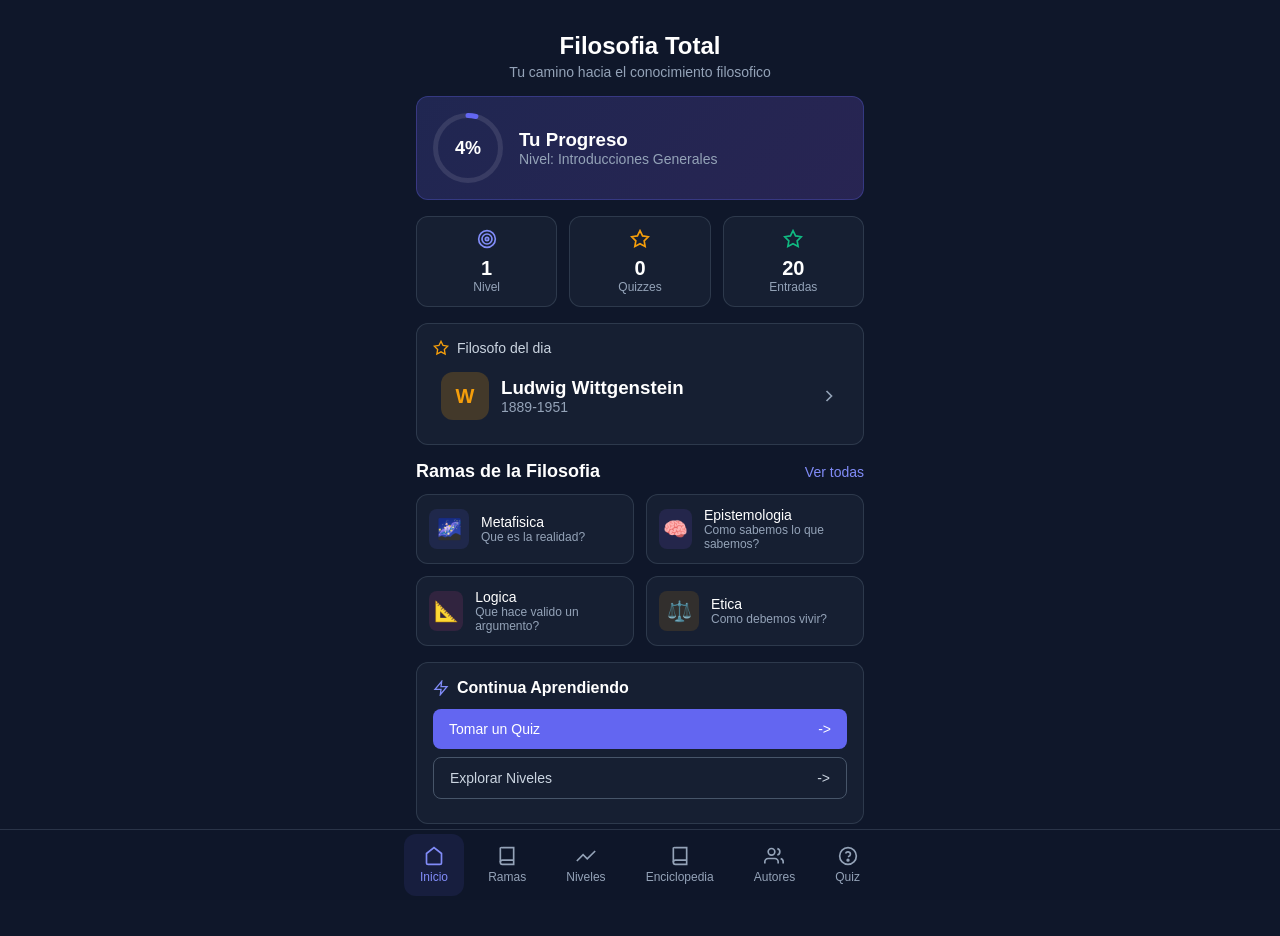
==== index.html @ 9ff73848 "Fix: Add DOMContentLoaded to ensure JS runs after DOM ready" ====
<!DOCTYPE html>
<html lang="es">
<head>
  <meta charset="UTF-8">
  <meta name="viewport" content="width=device-width, initial-scale=1.0, maximum-scale=1.0, user-scalable=no">
  <meta name="theme-color" content="#6366f1">
  <meta name="mobile-web-app-capable" content="yes">
  <meta name="apple-mobile-web-app-capable" content="yes">
  <meta name="apple-mobile-web-app-status-bar-style" content="black-translucent">
  <meta name="apple-mobile-web-app-title" content="Filosofía Total">
  <title>Filosofía Total - Aprende Filosofía</title>
  <meta name="description" content="Una aplicación completa de aprendizaje de filosofía">
  <link rel="manifest" href="manifest.json">
  <link rel="icon" href="icons/icon-192x192.png">
  <style>
    * { margin: 0; padding:0; box-sizing:border-box; }
    body {
      font-family: -apple-system, BlinkMacSystemFont, 'Segoe UI', Roboto, sans-serif;
      background: #0f172a;
      color: white;
      min-height: 100vh;
      padding-bottom: 80px;
    }
    .container { max-width: 480px; margin: 0 auto; padding: 16px; }
    .header { text-align: center; padding: 16px 0; }
    .header h1 { font-size: 1.5rem; font-weight: bold; margin-bottom: 4px; }
    .header p { color: #94a3b8; font-size: 0.875rem; }
    
    .card {
      background: rgba(30, 41, 59, 0.5);
      border: 1px solid rgba(71, 85, 105, 0.5);
      border-radius: 12px;
      padding: 16px;
      margin-bottom: 16px;
    }
    
    .progress-card {
      background: linear-gradient(135deg, rgba(99, 102, 241, 0.2), rgba(139, 92, 246, 0.2));
      border-color: rgba(99, 102, 241, 0.3);
    }
    
    .progress-circle {
      width: 70px;
      height: 70px;
      position: relative;
      display: inline-flex;
      align-items: center;
      justify-content: center;
    }
    .progress-circle svg { transform: rotate(-90deg); }
    .progress-circle span { position: absolute; font-size: 1.125rem; font-weight: bold; }
    
    .stats-grid {
      display: grid;
      grid-template-columns: repeat(3, 1fr);
      gap: 12px;
      margin-bottom: 16px;
    }
    .stat-card {
      background: rgba(30, 41, 59, 0.5);
      border: 1px solid rgba(71, 85, 105, 0.5);
      border-radius: 12px;
      padding: 12px;
      text-align: center;
    }
    .stat-card svg { width: 20px; height: 20px; margin-bottom: 4px; }
    .stat-card .value { font-size: 1.25rem; font-weight: bold; }
    .stat-card .label { font-size: 0.75rem; color: #94a3b8; }
    
    .section-title {
      font-size: 1.125rem;
      font-weight: 600;
      margin-bottom: 12px;
      display: flex;
      justify-content: space-between;
      align-items: center;
    }
    .section-title button {
      background: none;
      border: none;
      color: #818cf8;
      font-size: 0.875rem;
      cursor: pointer;
      display: flex;
      align-items: center;
    }
    
    .branches-grid { display: grid; grid-template-columns: repeat(2, 1fr); gap: 12px; }
    .branch-card {
      background: rgba(30, 41, 59, 0.5);
      border: 1px solid rgba(71, 85, 105, 0.5);
      border-radius: 12px;
      padding: 12px;
      display: flex;
      align-items: center;
      gap: 12px;
      cursor: pointer;
      transition: background 0.2s;
    }
    .branch-card:hover { background: rgba(30, 41, 59, 0.7); }
    .branch-card:active { transform: scale(0.98); }
    .branch-icon {
      width: 40px;
      height: 40px;
      border-radius: 8px;
      display: flex;
      align-items: center;
      justify-content: center;
      font-size: 1.25rem;
    }
    .branch-info h3 { font-size: 0.875rem; font-weight: 500; }
    .branch-info p { font-size: 0.75rem; color: #94a3b8; }
    
    .btn {
      width: 100%;
      padding: 12px 16px;
      border-radius: 8px;
      font-size: 0.875rem;
      font-weight: 500;
      cursor: pointer;
      display: flex;
      justify-content: space-between;
      align-items: center;
      margin-bottom: 8px;
    }
    .btn-primary { background: #6366f1; border: none; color: white; }
    .btn-primary:hover { background: #4f46e5; }
    .btn-primary:active { transform: scale(0.98); }
    .btn-secondary { background: transparent; border: 1px solid #475569; color: #cbd5e1; }
    .btn-secondary:hover { background: rgba(30, 41, 59, 0.5); }
    
    .bottom-nav {
      position: fixed;
      bottom: 0;
      left: 0;
      right: 0;
      background: rgba(15, 23, 42, 0.95);
      backdrop-filter: blur(10px);
      border-top: 1px solid rgba(71, 85, 105, 0.5);
      z-index: 1000;
    }
    .nav-container {
      max-width: 480px;
      margin: 0 auto;
      display: flex;
      justify-content: space-around;
      padding: 4px 0;
    }
    .nav-item {
      background: none;
      border: none;
      padding: 12px 16px;
      display: flex;
      flex-direction: column;
      align-items: center;
      color: #94a3b8;
      cursor: pointer;
      border-radius: 12px;
      transition: all 0.2s;
    }
    .nav-item:hover { color: #e2e8f0; }
    .nav-item:active { transform: scale(0.95); }
    .nav-item.active { color: #818cf8; background: rgba(99, 102, 241, 0.1); }
    .nav-item svg { width: 20px; height: 20px; }
    .nav-item span { font-size: 0.75rem; margin-top: 4px; }
    
    .page { display: none; }
    .page.active { display: block; }
    
    .philosopher-card {
      display: flex;
      align-items: center;
      gap: 12px;
      padding: 8px;
      border-radius: 12px;
      cursor: pointer;
    }
    .philosopher-card:hover { background: rgba(30, 41, 59, 0.5); }
    .philosopher-card:active { transform: scale(0.98); }
    .avatar {
      width: 48px;
      height: 48px;
      border-radius: 12px;
      display: flex;
      align-items: center;
      justify-content: center;
      font-size: 1.25rem;
      font-weight: bold;
    }
    .philosopher-info { flex: 1; }
    .philosopher-info h3 { font-weight: 600; }
    .philosopher-info p { font-size: 0.875rem; color: #94a3b8; }
    
    .entry-card {
      display: flex;
      align-items: center;
      gap: 12px;
      padding: 12px;
      border-radius: 12px;
      background: rgba(30, 41, 59, 0.5);
      border: 1px solid rgba(71, 85, 105, 0.5);
      margin-bottom: 12px;
      cursor: pointer;
      transition: all 0.2s;
    }
    .entry-card:hover { background: rgba(30, 41, 59, 0.7); }
    .entry-card:active { transform: scale(0.98); }
    .level-badge {
      width: 40px;
      height: 40px;
      border-radius: 8px;
      display: flex;
      align-items: center;
      justify-content: center;
      font-size: 0.875rem;
      font-weight: bold;
    }
    .entry-info { flex: 1; }
    .entry-info h3 { font-size: 0.875rem; font-weight: 500; }
    .entry-info p { font-size: 0.75rem; color: #94a3b8; }
    
    .level-card {
      padding: 16px;
      border-radius: 12px;
      margin-bottom: 12px;
      display: flex;
      align-items: center;
      gap: 12px;
      cursor: pointer;
      transition: all 0.2s;
    }
    .level-card:hover { opacity: 0.8; }
    .level-card:active { transform: scale(0.98); }
    .level-card.active {
      background: rgba(99, 102, 241, 0.2);
      border: 1px solid rgba(99, 102, 241, 0.5);
    }
    .level-card:not(.active) {
      background: rgba(30, 41, 59, 0.5);
      border: 1px solid rgba(71, 85, 105, 0.5);
    }
    .level-number {
      width: 40px;
      height: 40px;
      border-radius: 8px;
      display: flex;
      align-items: center;
      justify-content: center;
      font-weight: bold;
    }
    .level-card.active .level-number { background: #6366f1; color: white; }
    .level-card:not(.active) .level-number { background: #334155; color: #94a3b8; }
    .level-info { flex: 1; }
    .level-info h3 { font-weight: 500; }
    .level-info p { font-size: 0.75rem; color: #94a3b8; }
    .active-badge {
      font-size: 0.75rem;
      background: #6366f1;
      color: white;
      padding: 4px 8px;
      border-radius: 4px;
    }

    .search-box { position: relative; margin-bottom: 16px; }
    .search-box input {
      width: 100%;
      padding: 8px 16px 8px 40px;
      background: rgba(30, 41, 59, 0.5);
      border: 1px solid rgba(71, 85, 105, 0.5);
      border-radius: 8px;
      color: white;
      font-size: 0.875rem;
    }
    .search-box input::placeholder { color: #64748b; }
    .search-box input:focus { outline: none; border-color: #6366f1; }
    .search-box svg {
      position: absolute;
      left: 12px;
      top: 50%;
      transform: translateY(-50%);
      color: #64748b;
      width: 16px;
      height: 16px;
    }

    .full-branch-card {
      padding: 16px;
      border-radius: 12px;
      background: rgba(30, 41, 59, 0.5);
      border: 1px solid rgba(71, 85, 105, 0.5);
      margin-bottom: 12px;
      cursor: pointer;
      transition: all 0.2s;
    }
    .full-branch-card:hover { background: rgba(30, 41, 59, 0.7); }
    .full-branch-card:active { transform: scale(0.98); }
    
    .author-card {
      padding: 12px;
      border-radius: 12px;
      background: rgba(30, 41, 59, 0.5);
      border: 1px solid rgba(71, 85, 105, 0.5);
      margin-bottom: 12px;
      cursor: pointer;
      transition: all 0.2s;
    }
    .author-card:hover { background: rgba(30, 41, 59, 0.7); }
    .author-card:active { transform: scale(0.98); }

    /* Modal */
    .modal-overlay {
      position: fixed;
      top: 0;
      left: 0;
      right: 0;
      bottom: 0;
      background: rgba(0,0,0,0.7);
      z-index: 2000;
      display: none;
      align-items: center;
      justify-content: center;
      padding: 20px;
    }
    .modal-overlay.active { display: flex; }
    .modal {
      background: #1e293b;
      border-radius: 16px;
      max-width: 400px;
      width: 100%;
      max-height: 80vh;
      overflow-y: auto;
      border: 1px solid rgba(71, 85, 105, 0.5);
    }
    .modal-header {
      padding: 16px;
      border-bottom: 1px solid rgba(71, 85, 105, 0.5);
      display: flex;
      justify-content: space-between;
      align-items: center;
    }
    .modal-header h2 { font-size: 1.125rem; }
    .modal-close {
      background: none;
      border: none;
      color: #94a3b8;
      cursor: pointer;
      padding: 4px;
    }
    .modal-close:hover { color: white; }
    .modal-body { padding: 16px; }
    .modal-body p { color: #94a3b8; font-size: 0.875rem; margin-bottom: 12px; }
    .modal-body h4 { font-size: 0.875rem; margin-bottom: 8px; color: #cbd5e1; }
    .tag {
      display: inline-block;
      padding: 4px 8px;
      background: rgba(99, 102, 241, 0.2);
      color: #a5b4fc;
      border-radius: 4px;
      font-size: 0.75rem;
      margin: 2px;
    }
  </style>
</head>
<body>
  <!-- Home Page -->
  <div id="page-home" class="page active">
    <div class="container">
      <div class="header">
        <h1>Filosofia Total</h1>
        <p>Tu camino hacia el conocimiento filosofico</p>
      </div>

      <div class="card progress-card">
        <div style="display: flex; align-items: center; gap: 16px;">
          <div class="progress-circle">
            <svg width="70" height="70">
              <circle cx="35" cy="35" r="32.5" stroke="rgba(255,255,255,0.1)" stroke-width="5" fill="none"/>
              <circle cx="35" cy="35" r="32.5" stroke="#6366f1" stroke-width="5" fill="none" stroke-linecap="round" stroke-dasharray="204" stroke-dashoffset="196"/>
            </svg>
            <span>4%</span>
          </div>
          <div>
            <h3>Tu Progreso</h3>
            <p style="color: #94a3b8; font-size: 0.875rem;">Nivel: Introducciones Generales</p>
          </div>
        </div>
      </div>

      <div class="stats-grid">
        <div class="stat-card">
          <svg viewBox="0 0 24 24" fill="none" stroke="#818cf8" stroke-width="2"><circle cx="12" cy="12" r="10"/><circle cx="12" cy="12" r="6"/><circle cx="12" cy="12" r="2"/></svg>
          <div class="value">1</div>
          <div class="label">Nivel</div>
        </div>
        <div class="stat-card">
          <svg viewBox="0 0 24 24" fill="none" stroke="#f59e0b" stroke-width="2"><path d="M12 2l3.09 6.26L22 9.27l-5 4.87 1.18 6.88L12 17.77l-6.18 3.25L7 14.14 2 9.27l6.91-1.01L12 2z"/></svg>
          <div class="value">0</div>
          <div class="label">Quizzes</div>
        </div>
        <div class="stat-card">
          <svg viewBox="0 0 24 24" fill="none" stroke="#10b981" stroke-width="2"><path d="M12 2l3.09 6.26L22 9.27l-5 4.87 1.18 6.88L12 17.77l-6.18 3.25L7 14.14 2 9.27l6.91-1.01L12 2z"/></svg>
          <div class="value">20</div>
          <div class="label">Entradas</div>
        </div>
      </div>

      <div class="card">
        <div style="display: flex; align-items: center; gap: 8px; margin-bottom: 8px;">
          <svg width="16" height="16" viewBox="0 0 24 24" fill="none" stroke="#f59e0b" stroke-width="2"><path d="M12 2l3.09 6.26L22 9.27l-5 4.87 1.18 6.88L12 17.77l-6.18 3.25L7 14.14 2 9.27l6.91-1.01L12 2z"/></svg>
          <span style="font-size: 0.875rem; color: #cbd5e1;">Filosofo del dia</span>
        </div>
        <div class="philosopher-card" onclick="openAuthorModal(4)">
          <div class="avatar" style="background: rgba(245, 158, 11, 0.2); color: #f59e0b;">W</div>
          <div class="philosopher-info">
            <h3>Ludwig Wittgenstein</h3>
            <p>1889-1951</p>
          </div>
          <svg width="20" height="20" viewBox="0 0 24 24" fill="none" stroke="#94a3b8" stroke-width="2"><path d="M9 18l6-6-6-6"/></svg>
        </div>
      </div>

      <div class="section-title">
        <span>Ramas de la Filosofia</span>
        <button onclick="showPage('branches')">Ver todas</button>
      </div>
      <div class="branches-grid" id="branches-preview"></div>

      <div class="card" style="margin-top: 16px;">
        <div style="display: flex; align-items: center; gap: 8px; margin-bottom: 12px;">
          <svg width="16" height="16" viewBox="0 0 24 24" fill="none" stroke="#818cf8" stroke-width="2"><path d="M13 2L3 14h9l-1 8 10-12h-9l1-8z"/></svg>
          <span style="font-weight: 600;">Continua Aprendiendo</span>
        </div>
        <button class="btn btn-primary" onclick="showPage('quiz')">
          <span>Tomar un Quiz</span>
          <span>-></span>
        </button>
        <button class="btn btn-secondary" onclick="showPage('levels')">
          <span>Explorar Niveles</span>
          <span>-></span>
        </button>
      </div>
    </div>
  </div>

  <!-- Branches Page -->
  <div id="page-branches" class="page">
    <div class="container">
      <div class="header">
        <h1>Ramas de la Filosofia</h1>
        <p>Explora las areas del pensamiento filosofico</p>
      </div>
      <div id="branches-full"></div>
    </div>
  </div>

  <!-- Levels Page -->
  <div id="page-levels" class="page">
    <div class="container">
      <div class="header">
        <h1>10 Niveles de Conocimiento</h1>
        <p>Progresion estructurada del aprendizaje</p>
      </div>
      <div id="levels-list"></div>
    </div>
  </div>

  <!-- Encyclopedia Page -->
  <div id="page-encyclopedia" class="page">
    <div class="container">
      <div class="header">
        <h1>Enciclopedia Stanford</h1>
        <p>20 entradas de filosofia</p>
      </div>
      <div class="search-box">
        <svg viewBox="0 0 24 24" fill="none" stroke="currentColor" stroke-width="2"><circle cx="11" cy="11" r="8"/><path d="M21 21l-4.35-4.35"/></svg>
        <input type="text" placeholder="Buscar entradas..." id="search-input" oninput="filterEntries()">
      </div>
      <div id="entries-list"></div>
    </div>
  </div>

  <!-- Authors Page -->
  <div id="page-authors" class="page">
    <div class="container">
      <div class="header">
        <h1>Filosofos Destacados</h1>
        <p>10 filosofos en la base de datos</p>
      </div>
      <div id="authors-list"></div>
    </div>
  </div>

  <!-- Quiz Page -->
  <div id="page-quiz" class="page">
    <div class="container">
      <div class="header">
        <h1>Quiz Filosofico</h1>
        <p>Pon a prueba tus conocimientos</p>
      </div>
      <div class="card" style="text-align: center; padding: 32px;">
        <div class="avatar" style="background: rgba(99, 102, 241, 0.2); color: #818cf8; width: 80px; height: 80px; margin: 0 auto 16px; font-size: 2rem;">
          <svg width="40" height="40" viewBox="0 0 24 24" fill="none" stroke="currentColor" stroke-width="2"><path d="M12 2l3.09 6.26L22 9.27l-5 4.87 1.18 6.88L12 17.77l-6.18 3.25L7 14.14 2 9.27l6.91-1.01L12 2z"/></svg>
        </div>
        <h3 style="font-size: 1.125rem; margin-bottom: 8px;">Comienza tu primer Quiz</h3>
        <p style="color: #94a3b8; font-size: 0.875rem; margin-bottom: 16px;">Responde preguntas y gana puntos</p>
        <button class="btn btn-primary" style="justify-content: center;" onclick="startQuiz()">
          <span>Iniciar Quiz</span>
        </button>
      </div>
      <div class="stats-grid" style="margin-top: 16px;">
        <div class="stat-card">
          <div class="value">0</div>
          <div class="label">Quizzes completados</div>
        </div>
        <div class="stat-card">
          <div class="value">0%</div>
          <div class="label">Puntuacion media</div>
        </div>
      </div>
    </div>
  </div>

  <!-- Modal -->
  <div class="modal-overlay" id="modal-overlay" onclick="closeModal(event)">
    <div class="modal" onclick="event.stopPropagation()">
      <div class="modal-header">
        <h2 id="modal-title">Titulo</h2>
        <button class="modal-close" onclick="closeModal()">
          <svg width="20" height="20" viewBox="0 0 24 24" fill="none" stroke="currentColor" stroke-width="2"><path d="M18 6L6 18M6 6l12 12"/></svg>
        </button>
      </div>
      <div class="modal-body" id="modal-body"></div>
    </div>
  </div>

  <!-- Bottom Navigation -->
  <nav class="bottom-nav">
    <div class="nav-container">
      <button class="nav-item active" data-page="home" onclick="showPage('home')">
        <svg viewBox="0 0 24 24" fill="none" stroke="currentColor" stroke-width="2"><path d="M3 9l9-7 9 7v11a2 2 0 0 1-2 2H5a2 2 0 0 1-2-2z"/></svg>
        <span>Inicio</span>
      </button>
      <button class="nav-item" data-page="branches" onclick="showPage('branches')">
        <svg viewBox="0 0 24 24" fill="none" stroke="currentColor" stroke-width="2"><path d="M4 19.5A2.5 2.5 0 0 1 6.5 17H20"/><path d="M6.5 2H20v20H6.5A2.5 2.5 0 0 1 4 19.5v-17A2.5 2.5 0 0 1 6.5 2z"/></svg>
        <span>Ramas</span>
      </button>
      <button class="nav-item" data-page="levels" onclick="showPage('levels')">
        <svg viewBox="0 0 24 24" fill="none" stroke="currentColor" stroke-width="2"><path d="M23 6l-9.5 9.5-5-5L1 18"/></svg>
        <span>Niveles</span>
      </button>
      <button class="nav-item" data-page="encyclopedia" onclick="showPage('encyclopedia')">
        <svg viewBox="0 0 24 24" fill="none" stroke="currentColor" stroke-width="2"><path d="M4 19.5A2.5 2.5 0 0 1 6.5 17H20"/><path d="M6.5 2H20v20H6.5A2.5 2.5 0 0 1 4 19.5v-17A2.5 2.5 0 0 1 6.5 2z"/></svg>
        <span>Enciclopedia</span>
      </button>
      <button class="nav-item" data-page="authors" onclick="showPage('authors')">
        <svg viewBox="0 0 24 24" fill="none" stroke="currentColor" stroke-width="2"><path d="M17 21v-2a4 4 0 0 0-4-4H5a4 4 0 0 0-4 4v2"/><circle cx="9" cy="7" r="4"/><path d="M23 21v-2a4 4 0 0 0-3-3.87"/><path d="M16 3.13a4 4 0 0 1 0 7.75"/></svg>
        <span>Autores</span>
      </button>
      <button class="nav-item" data-page="quiz" onclick="showPage('quiz')">
        <svg viewBox="0 0 24 24" fill="none" stroke="currentColor" stroke-width="2"><circle cx="12" cy="12" r="10"/><path d="M9.09 9a3 3 0 0 1 5.83 1c0 2-3 3-3 3"/><circle cx="12" cy="17" r="1" fill="currentColor"/></svg>
        <span>Quiz</span>
      </button>
    </div>
  </nav>

  <script>
    // Data
    const branches = [
      { id: 'metaphysics', name: 'Metafisica', icon: '🌌', color: '#6366f1', question: 'Que es la realidad?', desc: 'Estudio de la naturaleza fundamental de la realidad, incluyendo la existencia, objetos, propiedades, espacio y tiempo.' },
      { id: 'epistemology', name: 'Epistemologia', icon: '🧠', color: '#8b5cf6', question: 'Como sabemos lo que sabemos?', desc: 'Estudio del conocimiento, su naturaleza, origen, limites y validacion. Examina como adquirimos y justificamos creencias.' },
      { id: 'logic', name: 'Logica', icon: '📐', color: '#ec4899', question: 'Que hace valido un argumento?', desc: 'Estudio de los principios del razonamiento valido. Examina la estructura de argumentos y la inferencia correcta.' },
      { id: 'ethics', name: 'Etica', icon: '⚖️', color: '#f59e0b', question: 'Como debemos vivir?', desc: 'Estudio de los principios morales que guian la conducta humana. Examina el bien, el mal, la virtud y la justicia.' },
      { id: 'aesthetics', name: 'Estetica', icon: '🎨', color: '#10b981', question: 'Que es la belleza?', desc: 'Estudio de la belleza, el arte y el gusto. Examina la naturaleza de la experiencia estetica y el valor artistico.' },
      { id: 'political', name: 'Politica', icon: '🏛️', color: '#ef4444', question: 'Como organizarnos como sociedad?', desc: 'Estudio del gobierno, la justicia social y los derechos. Examina la legitimidad del poder y la organizacion social.' }
    ];

    const levels = [
      { id: 1, name: 'Introducciones Generales', desc: 'Conceptos basicos y panoramicas general de la filosofia' },
      { id: 2, name: 'Pensadores Fundacionales', desc: 'Los primeros filosofos de Grecia antigua' },
      { id: 3, name: 'Filosofia Medieval', desc: 'La sintesis entre fe y razon' },
      { id: 4, name: 'Racionalismo y Empirismo', desc: 'El debate sobre el origen del conocimiento' },
      { id: 5, name: 'Kant y el Idealismo', desc: 'La revolucion copernicana en filosofia' },
      { id: 6, name: 'Filosofia del siglo XIX', desc: 'Marx, Nietzsche y nuevos paradigmas' },
      { id: 7, name: 'Filosofia Analitica', desc: 'El giro linguistico y la logica moderna' },
      { id: 8, name: 'Fenomenologia', desc: 'La experiencia humana y el sentido de la existencia' },
      { id: 9, name: 'Filosofia Contemporanea', desc: 'Debates actuales y nuevas perspectivas' },
      { id: 10, name: 'Maestria Filosofica', desc: 'Sintesis interdisciplinaria y problemas abiertos' }
    ];

    const authors = [
      { id: 1, name: 'Platon', years: '-428 a -348', era: 'Antiguedad', initial: 'P', bio: 'Filosofo griego fundador de la Academia. Teoria de las Ideas, dialogos socraticos.', works: ['La Republica', 'Fedon', 'El Banquete'] },
      { id: 2, name: 'Aristoteles', years: '-384 a -322', era: 'Antiguedad', initial: 'A', bio: 'Filosofo griego, padre de la logica formal. Sistematizador del conocimiento.', works: ['Metafisica', 'Etica a Nicomaco', 'Organon'] },
      { id: 3, name: 'Immanuel Kant', years: '1724-1804', era: 'Modernidad', initial: 'K', bio: 'Filosofo aleman que sintetizo racionalismo y empirismo. Idealismo trascendental.', works: ['Critica de la razon pura', 'Critica de la razon pratica'] },
      { id: 4, name: 'Friedrich Nietzsche', years: '1844-1900', era: 'Siglo XIX', initial: 'N', bio: 'Critico de la moral tradicional y la religion. Voluntad de poder, superhombre.', works: ['Asi hablo Zaratustra', 'Mas alla del bien y del mal'] },
      { id: 5, name: 'Ludwig Wittgenstein', years: '1889-1951', era: 'Contemporanea', initial: 'W', bio: 'Revoluciono la filosofia del lenguaje. Dos etapas: Tractatus e Investigaciones.', works: ['Tractatus Logico-Philosophicus', 'Investigaciones filosoficas'] },
      { id: 6, name: 'G.W.F. Hegel', years: '1770-1831', era: 'Modernidad', initial: 'H', bio: 'Idealismo aleman. Dialectica, espiritu absoluto, historia como progreso.', works: ['Fenomenologia del espiritu', 'Ciencia de la logica'] },
      { id: 7, name: 'Jean-Paul Sartre', years: '1905-1980', era: 'Contemporanea', initial: 'S', bio: 'Existencialismo ateo. La existencia precede a la esencia.', works: ['El ser y la nada', 'El existencialismo es un humanismo'] },
      { id: 8, name: 'Rene Descartes', years: '1596-1650', era: 'Modernidad', initial: 'D', bio: 'Padre de la filosofia moderna. Duda metodica, cogito ergo sum.', works: ['Discurso del metodo', 'Meditaciones metafisicas'] },
      { id: 9, name: 'Tomas de Aquino', years: '1225-1274', era: 'Medieval', initial: 'T', bio: 'Maximo representante de la escolastica. Sintesis fe-razon, cinco vias.', works: ['Suma Teologica', 'Suma contra los gentiles'] },
      { id: 10, name: 'David Hume', years: '1711-1776', era: 'Modernidad', initial: 'H', bio: 'Empirismo britanico. Escepticismo, problema de la induccion.', works: ['Tratado de la naturaleza humana', 'Investigacion sobre el entendimiento'] }
    ];

    const entries = [
      { id: 1, title: 'Pedro Abelardo', branch: 'Etica', level: 5, summary: 'Filosofo medieval frances. Nominalismo, etica de la intencion, metodo dialectico.' },
      { id: 2, title: 'Aborto', branch: 'Etica', level: 3, summary: 'Debate sobre el estatus moral del feto y los derechos de la mujer.' },
      { id: 3, title: 'Objetos abstractos', branch: 'Metafisica', level: 6, summary: 'Entidades sin existencia espacio-temporal: numeros, proposiciones, propiedades.' },
      { id: 4, title: 'Abduccion', branch: 'Epistemologia', level: 5, summary: 'Inferencia a la mejor explicacion. Razonamiento hipotetico.' },
      { id: 5, title: 'Escepticismo academico', branch: 'Epistemologia', level: 5, summary: 'Escuela de la Academia que cuestiono la posibilidad del conocimiento.' },
      { id: 6, title: 'Accidente', branch: 'Metafisica', level: 6, summary: 'Propiedad no esencial de una sustancia segun Aristoteles.' },
      { id: 7, title: 'Teoria de la accion', branch: 'Mente', level: 5, summary: 'Estudio de la naturaleza de la accion humana intencional.' },
      { id: 8, title: 'Actualismo', branch: 'Metafisica', level: 8, summary: 'Todo lo que existe es actual. Contra el posibilismo de Lewis.' },
      { id: 9, title: 'Adam Smith', branch: 'Etica', level: 4, summary: 'Filosofo moral y economista. Mano invisible, simpatia moral.' },
      { id: 10, title: 'Estetica', branch: 'Estetica', level: 3, summary: 'Estudio de la belleza, el arte y la experiencia estetica.' },
      { id: 11, title: 'Filosofia africana', branch: 'Comparada', level: 5, summary: 'Diversas tradiciones de pensamiento del continente africano.' },
      { id: 12, title: 'Agencia', branch: 'Mente', level: 5, summary: 'Capacidad de actuar intencionalmente y ser responsable.' },
      { id: 13, title: 'Akrasia', branch: 'Etica', level: 4, summary: 'Debilidad de la voluntad. Actuar contra el propio juicio.' },
      { id: 14, title: 'Alberto Magno', branch: 'Metafisica', level: 5, summary: 'Introdujo a Aristoteles en la filosofia medieval.' },
      { id: 15, title: 'Al-Ghazali', branch: 'Epistemologia', level: 5, summary: 'Teologo persa. Escepticismo islamico, misticismo sufí.' },
      { id: 16, title: 'Sesgo algoritmico', branch: 'Etica', level: 4, summary: 'Discriminacion sistematica producida por sistemas de IA.' },
      { id: 17, title: 'Analogia', branch: 'Logica', level: 6, summary: 'Razonamiento que infiere similitudes entre cosas diferentes.' },
      { id: 18, title: 'Anarquismo', branch: 'Politica', level: 4, summary: 'Filosofia politica que cuestiona la legitimidad del Estado.' },
      { id: 19, title: 'Escepticismo antiguo', branch: 'Epistemologia', level: 5, summary: 'Pirronismo. Suspension del juicio como camino a la ataraxia.' },
      { id: 20, title: 'Consciencia animal', branch: 'Mente', level: 4, summary: 'Debate sobre si los animales tienen experiencias subjetivas.' }
    ];

    // Navigation
    function showPage(pageId) {
      document.querySelectorAll('.page').forEach(function(p) { p.classList.remove('active'); });
      document.querySelectorAll('.nav-item').forEach(function(n) { n.classList.remove('active'); });
      document.getElementById('page-' + pageId).classList.add('active');
      document.querySelector('.nav-item[data-page="' + pageId + '"]').classList.add('active');
      window.scrollTo(0, 0);
    }

    // Modal
    function openModal(title, content) {
      document.getElementById('modal-title').textContent = title;
      document.getElementById('modal-body').innerHTML = content;
      document.getElementById('modal-overlay').classList.add('active');
    }

    function closeModal(e) {
      if (!e || e.target === document.getElementById('modal-overlay')) {
        document.getElementById('modal-overlay').classList.remove('active');
      }
    }

    function openEntryModal(id) {
      var e = entries.find(function(x) { return x.id === id; });
      var levelColor = e.level <= 3 ? '#10b981' : e.level <= 6 ? '#818cf8' : '#f59e0b';
      var content = '<p>' + e.summary + '</p>';
      content += '<h4>Rama</h4><span class="tag">' + e.branch + '</span>';
      content += '<h4 style="margin-top:12px;">Nivel de dificultad</h4>';
      content += '<div style="display:flex;align-items:center;gap:8px;">';
      content += '<div style="width:40px;height:40px;border-radius:8px;background:' + levelColor + '20;color:' + levelColor + ';display:flex;align-items:center;justify-content:center;font-weight:bold;">' + e.level + '</div>';
      content += '<span style="color:#94a3b8;">de 10</span></div>';
      openModal(e.title, content);
    }

    function openAuthorModal(id) {
      var a = authors.find(function(x) { return x.id === id; });
      var content = '<p>' + a.bio + '</p>';
      content += '<h4>Periodo</h4><span class="tag">' + a.years + '</span> <span class="tag">' + a.era + '</span>';
      content += '<h4 style="margin-top:12px;">Obras principales</h4>';
      a.works.forEach(function(w) { content += '<span class="tag">' + w + '</span> '; });
      openModal(a.name, content);
    }

    function openBranchModal(id) {
      var b = branches.find(function(x) { return x.id === id; });
      var content = '<p>' + b.desc + '</p>';
      content += '<h4>Pregunta central</h4><p style="color:#e2e8f0;">' + b.question + '</p>';
      openModal(b.name, content);
    }

    function openLevelModal(id) {
      var l = levels.find(function(x) { return x.id === id; });
      var content = '<p>' + l.desc + '</p>';
      content += '<h4>Puntuacion requerida</h4>';
      content += '<p style="color:#94a3b8;">' + (id * 60) + ' puntos para desbloquear</p>';
      openModal(l.name, content);
    }

    function startQuiz() {
      openModal('Quiz en desarrollo', '<p>El sistema de quizzes estara disponible proximamente. Mientras tanto, explora las entradas de la enciclopedia para aprender mas sobre filosofia.</p>');
    }

    // Render branches preview
    function renderBranchesPreview() {
      var container = document.getElementById('branches-preview');
      var html = '';
      for (var i = 0; i < 4; i++) {
        var b = branches[i];
        html += '<div class="branch-card" onclick="openBranchModal(\'' + b.id + '\')">';
        html += '<div class="branch-icon" style="background: ' + b.color + '20;">' + b.icon + '</div>';
        html += '<div class="branch-info"><h3>' + b.name + '</h3><p>' + b.question + '</p></div></div>';
      }
      container.innerHTML = html;
    }

    // Render all branches
    function renderBranchesFull() {
      var container = document.getElementById('branches-full');
      var html = '';
      for (var i = 0; i < branches.length; i++) {
        var b = branches[i];
        html += '<div class="full-branch-card" onclick="openBranchModal(\'' + b.id + '\')">';
        html += '<div style="display:flex;align-items:center;gap:12px;">';
        html += '<div class="branch-icon" style="background: ' + b.color + '20; width: 48px; height: 48px; font-size: 1.5rem;">' + b.icon + '</div>';
        html += '<div><h3 style="font-weight:600;">' + b.name + '</h3>';
        html += '<p style="color:#94a3b8;font-size:0.875rem;">' + b.question + '</p></div></div></div>';
      }
      container.innerHTML = html;
    }

    // Render levels
    function renderLevels() {
      var container = document.getElementById('levels-list');
      var html = '';
      for (var i = 0; i < levels.length; i++) {
        var l = levels[i];
        var active = i === 0;
        html += '<div class="level-card' + (active ? ' active' : '') + '" onclick="openLevelModal(' + l.id + ')">';
        html += '<div class="level-number">' + l.id + '</div>';
        html += '<div class="level-info"><h3>' + l.name + '</h3><p>' + l.desc + '</p></div>';
        if (active) { html += '<span class="active-badge">Activo</span>'; }
        html += '</div>';
      }
      container.innerHTML = html;
    }

    // Render entries
    function renderEntries(filter) {
      var container = document.getElementById('entries-list');
      var filtered = entries;
      if (filter) {
        filtered = entries.filter(function(e) {
          return e.title.toLowerCase().indexOf(filter.toLowerCase()) !== -1 || 
                 e.branch.toLowerCase().indexOf(filter.toLowerCase()) !== -1;
        });
      }
      var html = '';
      for (var i = 0; i < filtered.length; i++) {
        var e = filtered[i];
        var levelColor = e.level <= 3 ? '#10b981' : e.level <= 6 ? '#818cf8' : '#f59e0b';
        html += '<div class="entry-card" onclick="openEntryModal(' + e.id + ')">';
        html += '<div class="level-badge" style="background: ' + levelColor + '20; color: ' + levelColor + ';">' + e.level + '</div>';
        html += '<div class="entry-info"><h3>' + e.title + '</h3><p>' + e.branch + '</p></div></div>';
      }
      container.innerHTML = html;
    }

    // Filter entries
    function filterEntries() {
      var query = document.getElementById('search-input').value;
      renderEntries(query);
    }

    // Render authors
    function renderAuthors() {
      var container = document.getElementById('authors-list');
      var html = '';
      for (var i = 0; i < authors.length; i++) {
        var a = authors[i];
        html += '<div class="author-card" onclick="openAuthorModal(' + a.id + ')">';
        html += '<div style="display:flex;align-items:center;gap:12px;">';
        html += '<div class="avatar" style="background: rgba(99, 102, 241, 0.2); color: #818cf8;">' + a.initial + '</div>';
        html += '<div style="flex:1;"><h3 style="font-weight:600;">' + a.name + '</h3>';
        html += '<p style="font-size:0.875rem;color:#94a3b8;">' + a.years + ' | ' + a.era + '</p></div>';
        html += '<svg width="20" height="20" viewBox="0 0 24 24" fill="none" stroke="#94a3b8" stroke-width="2"><path d="M9 18l6-6-6-6"/></svg>';
        html += '</div></div>';
      }
      container.innerHTML = html;
    }

    // Initialize
    document.addEventListener('DOMContentLoaded', function() {
      console.log('Filosofia Total cargado');
      renderBranchesPreview();
      renderBranchesFull();
      renderLevels();
      renderEntries('');
      renderAuthors();
      console.log('Todos los componentes renderizados');
    });
    // Also run immediately in case DOM is already ready
    if (document.readyState === 'complete' || document.readyState === 'interactive') {
      renderBranchesPreview();
      renderBranchesFull();
      renderLevels();
      renderEntries('');
      renderAuthors();
    }
  </script>
</body>
</html>
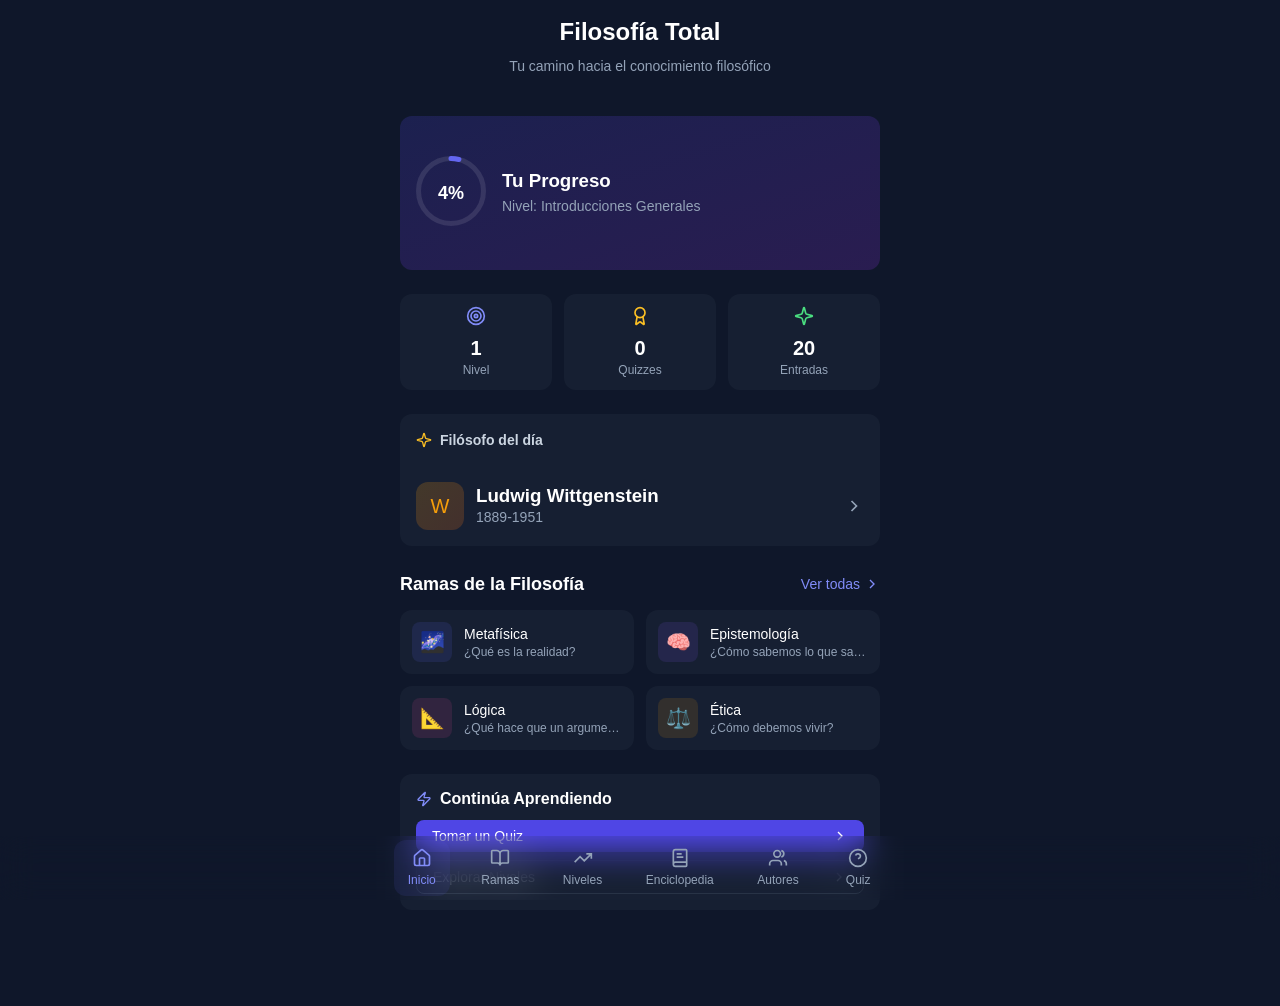
==== commit bfe99861: "Fix: reconstruir aplicación con navegación funcional - mismo diseño original" ====
--- a/index.html
+++ b/index.html
@@ -2,7 +2,7 @@
 <html lang="es">
 <head>
   <meta charset="UTF-8">
-  <meta name="viewport" content="width=device-width, initial-scale=1.0, maximum-scale=1.0, user-scalable=no">
+  <meta name="viewport" content="width=device-width, initial-scale=1, maximum-scale=1, user-scalable=no">
   <meta name="theme-color" content="#6366f1">
   <meta name="mobile-web-app-capable" content="yes">
   <meta name="apple-mobile-web-app-capable" content="yes">
@@ -13,783 +13,630 @@
   <link rel="manifest" href="manifest.json">
   <link rel="icon" href="icons/icon-192x192.png">
   <style>
-    * { margin: 0; padding:0; box-sizing:border-box; }
+    * { margin: 0; padding: 0; box-sizing: border-box; }
+    
     body {
-      font-family: -apple-system, BlinkMacSystemFont, 'Segoe UI', Roboto, sans-serif;
+      font-family: -apple-system, BlinkMacSystemFont, 'Segoe UI', Roboto, 'Helvetica Neue', Arial, sans-serif;
       background: #0f172a;
       color: white;
       min-height: 100vh;
-      padding-bottom: 80px;
-    }
-    .container { max-width: 480px; margin: 0 auto; padding: 16px; }
-    .header { text-align: center; padding: 16px 0; }
-    .header h1 { font-size: 1.5rem; font-weight: bold; margin-bottom: 4px; }
-    .header p { color: #94a3b8; font-size: 0.875rem; }
-    
-    .card {
-      background: rgba(30, 41, 59, 0.5);
-      border: 1px solid rgba(71, 85, 105, 0.5);
-      border-radius: 12px;
-      padding: 16px;
-      margin-bottom: 16px;
-    }
-    
-    .progress-card {
-      background: linear-gradient(135deg, rgba(99, 102, 241, 0.2), rgba(139, 92, 246, 0.2));
-      border-color: rgba(99, 102, 241, 0.3);
-    }
-    
-    .progress-circle {
-      width: 70px;
-      height: 70px;
-      position: relative;
-      display: inline-flex;
-      align-items: center;
-      justify-content: center;
-    }
-    .progress-circle svg { transform: rotate(-90deg); }
-    .progress-circle span { position: absolute; font-size: 1.125rem; font-weight: bold; }
-    
-    .stats-grid {
-      display: grid;
-      grid-template-columns: repeat(3, 1fr);
-      gap: 12px;
-      margin-bottom: 16px;
-    }
-    .stat-card {
-      background: rgba(30, 41, 59, 0.5);
-      border: 1px solid rgba(71, 85, 105, 0.5);
-      border-radius: 12px;
-      padding: 12px;
-      text-align: center;
-    }
-    .stat-card svg { width: 20px; height: 20px; margin-bottom: 4px; }
-    .stat-card .value { font-size: 1.25rem; font-weight: bold; }
-    .stat-card .label { font-size: 0.75rem; color: #94a3b8; }
-    
-    .section-title {
-      font-size: 1.125rem;
-      font-weight: 600;
-      margin-bottom: 12px;
-      display: flex;
-      justify-content: space-between;
-      align-items: center;
-    }
-    .section-title button {
-      background: none;
+    }
+    
+    .min-h-screen { min-height: 100vh; }
+    .bg-slate-900 { background-color: #0f172a; }
+    .bg-slate-800\/50 { background-color: rgba(30, 41, 59, 0.5); }
+    .bg-slate-700 { background-color: #334155; }
+    .bg-indigo-600 { background-color: #4f46e5; }
+    .bg-indigo-600\/20 { background-color: rgba(79, 70, 229, 0.2); }
+    .bg-indigo-500 { background-color: #6366f1; }
+    .bg-indigo-500\/10 { background-color: rgba(99, 102, 241, 0.1); }
+    .bg-indigo-500\/20 { background-color: rgba(99, 102, 241, 0.2); }
+    .bg-gradient-to-br { background: linear-gradient(to bottom right, var(--tw-gradient-stops)); }
+    .from-indigo-600\/20 { --tw-gradient-from: rgba(79, 70, 229, 0.2); --tw-gradient-stops: var(--tw-gradient-from), var(--tw-gradient-to, transparent); }
+    .to-purple-600\/20 { --tw-gradient-to: rgba(147, 51, 234, 0.2); }
+    .from-amber-500\/20 { background: linear-gradient(to bottom right, rgba(245, 158, 11, 0.2), rgba(249, 115, 22, 0.2)); }
+    
+    .text-white { color: #ffffff; }
+    .text-slate-400 { color: #94a3b8; }
+    .text-slate-300 { color: #cbd5e1; }
+    .text-slate-200 { color: #e2e8f0; }
+    .text-indigo-400 { color: #818cf8; }
+    .text-indigo-300 { color: #a5b4fc; }
+    .text-amber-400 { color: #fbbf24; }
+    .text-green-400 { color: #4ade80; }
+    
+    .border { border-width: 1px; }
+    .border-slate-700\/50 { border-color: rgba(51, 65, 85, 0.5); }
+    .border-slate-600 { border-color: #475569; }
+    .border-indigo-500\/30 { border-color: rgba(99, 102, 241, 0.3); }
+    .border-indigo-500\/50 { border-color: rgba(99, 102, 241, 0.5); }
+    .border-b { border-bottom-width: 1px; }
+    .border-t { border-top-width: 1px; }
+    
+    .rounded-xl { border-radius: 0.75rem; }
+    .rounded-lg { border-radius: 0.5rem; }
+    .rounded-full { border-radius: 9999px; }
+    
+    .p-2 { padding: 0.5rem; }
+    .p-3 { padding: 0.75rem; }
+    .p-4 { padding: 1rem; }
+    .p-8 { padding: 2rem; }
+    .px-4 { padding-left: 1rem; padding-right: 1rem; }
+    .px-6 { padding-left: 1.5rem; padding-right: 1.5rem; }
+    .py-1 { padding-top: 0.25rem; padding-bottom: 0.25rem; }
+    .py-2 { padding-top: 0.5rem; padding-bottom: 0.5rem; }
+    .py-4 { padding-top: 1rem; padding-bottom: 1rem; }
+    .py-6 { padding-top: 1.5rem; padding-bottom: 1.5rem; }
+    
+    .mb-1 { margin-bottom: 0.25rem; }
+    .mb-2 { margin-bottom: 0.5rem; }
+    .mb-3 { margin-bottom: 0.75rem; }
+    .mb-4 { margin-bottom: 1rem; }
+    .mt-1 { margin-top: 0.25rem; }
+    .mt-3 { margin-top: 0.75rem; }
+    .ml-1 { margin-left: 0.25rem; }
+    
+    .text-xs { font-size: 0.75rem; line-height: 1rem; }
+    .text-sm { font-size: 0.875rem; line-height: 1.25rem; }
+    .text-lg { font-size: 1.125rem; line-height: 1.75rem; }
+    .text-xl { font-size: 1.25rem; line-height: 1.75rem; }
+    .text-2xl { font-size: 1.5rem; line-height: 2rem; }
+    .font-medium { font-weight: 500; }
+    .font-semibold { font-weight: 600; }
+    .font-bold { font-weight: 700; }
+    
+    .text-center { text-align: center; }
+    .truncate { overflow: hidden; text-overflow: ellipsis; white-space: nowrap; }
+    
+    .flex { display: flex; }
+    .grid { display: grid; }
+    .items-center { align-items: center; }
+    .justify-center { justify-content: center; }
+    .justify-between { justify-content: space-between; }
+    .justify-around { justify-content: space-around; }
+    .flex-col { flex-direction: column; }
+    .flex-1 { flex: 1 1 0%; }
+    .min-w-0 { min-width: 0; }
+    
+    .gap-2 { gap: 0.5rem; }
+    .gap-3 { gap: 0.75rem; }
+    .gap-4 { gap: 1rem; }
+    
+    .w-4 { width: 1rem; }
+    .w-5 { width: 1.25rem; }
+    .w-10 { width: 2.5rem; }
+    .w-12 { width: 3rem; }
+    .w-20 { width: 5rem; }
+    .h-4 { height: 1rem; }
+    .h-5 { height: 1.25rem; }
+    .h-10 { height: 2.5rem; }
+    .h-12 { height: 3rem; }
+    .h-20 { height: 5rem; }
+    .w-full { width: 100%; }
+    .min-w-\[56px\] { min-width: 56px; }
+    .min-h-\[56px\] { min-height: 56px; }
+    
+    .grid-cols-2 { grid-template-columns: repeat(2, minmax(0, 1fr)); }
+    .grid-cols-3 { grid-template-columns: repeat(3, minmax(0, 1fr)); }
+    
+    .space-y-2 > * + * { margin-top: 0.5rem; }
+    .space-y-3 > * + * { margin-top: 0.75rem; }
+    .space-y-6 > * + * { margin-top: 1.5rem; }
+    
+    .pb-24 { padding-bottom: 6rem; }
+    .max-w-lg { max-width: 32rem; }
+    .mx-auto { margin-left: auto; margin-right: auto; }
+    
+    .fixed { position: fixed; }
+    .bottom-0 { bottom: 0; }
+    .left-0 { left: 0; }
+    .right-0 { right: 0; }
+    .z-50 { z-index: 50; }
+    
+    .backdrop-blur-lg { backdrop-filter: blur(16px); }
+    
+    .transition-all { transition-property: all; transition-timing-function: cubic-bezier(0.4, 0, 0.2, 1); transition-duration: 200ms; }
+    
+    .hover\:bg-indigo-700:hover { background-color: #4338ca; }
+    .hover\:bg-slate-700:hover { background-color: #334155; }
+    .hover\:bg-slate-800\/50:hover { background-color: rgba(30, 41, 59, 0.5); }
+    .hover\:text-indigo-300:hover { color: #a5b4fc; }
+    .hover\:text-slate-200:hover { color: #e2e8f0; }
+    
+    .relative { position: relative; }
+    .absolute { position: absolute; }
+    .inset-0 { inset: 0; }
+    
+    .-rotate-90 { transform: rotate(-90deg); }
+    
+    /* Page visibility */
+    .page { display: none; }
+    .page.active { display: block; }
+    
+    /* Button styles */
+    .btn-primary {
+      background-color: #4f46e5;
+      color: white;
+      padding: 0.5rem 1rem;
+      border-radius: 0.5rem;
+      font-weight: 500;
+      font-size: 0.875rem;
       border: none;
-      color: #818cf8;
+      cursor: pointer;
+      transition: background-color 0.2s;
+    }
+    .btn-primary:hover { background-color: #4338ca; }
+    
+    .btn-secondary {
+      background-color: transparent;
+      color: #cbd5e1;
+      padding: 0.5rem 1rem;
+      border-radius: 0.5rem;
+      font-weight: 500;
       font-size: 0.875rem;
+      border: 1px solid #475569;
       cursor: pointer;
-      display: flex;
-      align-items: center;
-    }
-    
-    .branches-grid { display: grid; grid-template-columns: repeat(2, 1fr); gap: 12px; }
-    .branch-card {
-      background: rgba(30, 41, 59, 0.5);
-      border: 1px solid rgba(71, 85, 105, 0.5);
-      border-radius: 12px;
-      padding: 12px;
-      display: flex;
-      align-items: center;
-      gap: 12px;
-      cursor: pointer;
-      transition: background 0.2s;
-    }
-    .branch-card:hover { background: rgba(30, 41, 59, 0.7); }
-    .branch-card:active { transform: scale(0.98); }
-    .branch-icon {
-      width: 40px;
-      height: 40px;
-      border-radius: 8px;
-      display: flex;
-      align-items: center;
-      justify-content: center;
-      font-size: 1.25rem;
-    }
-    .branch-info h3 { font-size: 0.875rem; font-weight: 500; }
-    .branch-info p { font-size: 0.75rem; color: #94a3b8; }
-    
-    .btn {
-      width: 100%;
-      padding: 12px 16px;
-      border-radius: 8px;
-      font-size: 0.875rem;
-      font-weight: 500;
-      cursor: pointer;
-      display: flex;
-      justify-content: space-between;
-      align-items: center;
-      margin-bottom: 8px;
-    }
-    .btn-primary { background: #6366f1; border: none; color: white; }
-    .btn-primary:hover { background: #4f46e5; }
-    .btn-primary:active { transform: scale(0.98); }
-    .btn-secondary { background: transparent; border: 1px solid #475569; color: #cbd5e1; }
-    .btn-secondary:hover { background: rgba(30, 41, 59, 0.5); }
-    
-    .bottom-nav {
-      position: fixed;
-      bottom: 0;
-      left: 0;
-      right: 0;
-      background: rgba(15, 23, 42, 0.95);
-      backdrop-filter: blur(10px);
-      border-top: 1px solid rgba(71, 85, 105, 0.5);
-      z-index: 1000;
-    }
-    .nav-container {
-      max-width: 480px;
-      margin: 0 auto;
-      display: flex;
-      justify-content: space-around;
-      padding: 4px 0;
-    }
-    .nav-item {
-      background: none;
-      border: none;
-      padding: 12px 16px;
+      transition: background-color 0.2s;
+    }
+    .btn-secondary:hover { background-color: #334155; }
+    
+    /* Nav button styles */
+    .nav-btn {
       display: flex;
       flex-direction: column;
       align-items: center;
-      color: #94a3b8;
-      cursor: pointer;
-      border-radius: 12px;
-      transition: all 0.2s;
-    }
-    .nav-item:hover { color: #e2e8f0; }
-    .nav-item:active { transform: scale(0.95); }
-    .nav-item.active { color: #818cf8; background: rgba(99, 102, 241, 0.1); }
-    .nav-item svg { width: 20px; height: 20px; }
-    .nav-item span { font-size: 0.75rem; margin-top: 4px; }
-    
-    .page { display: none; }
-    .page.active { display: block; }
-    
-    .philosopher-card {
-      display: flex;
-      align-items: center;
-      gap: 12px;
-      padding: 8px;
-      border-radius: 12px;
-      cursor: pointer;
-    }
-    .philosopher-card:hover { background: rgba(30, 41, 59, 0.5); }
-    .philosopher-card:active { transform: scale(0.98); }
-    .avatar {
-      width: 48px;
-      height: 48px;
-      border-radius: 12px;
-      display: flex;
-      align-items: center;
       justify-content: center;
-      font-size: 1.25rem;
-      font-weight: bold;
-    }
-    .philosopher-info { flex: 1; }
-    .philosopher-info h3 { font-weight: 600; }
-    .philosopher-info p { font-size: 0.875rem; color: #94a3b8; }
-    
-    .entry-card {
-      display: flex;
-      align-items: center;
-      gap: 12px;
-      padding: 12px;
-      border-radius: 12px;
-      background: rgba(30, 41, 59, 0.5);
-      border: 1px solid rgba(71, 85, 105, 0.5);
-      margin-bottom: 12px;
+      min-width: 56px;
+      min-height: 56px;
+      padding: 0.5rem 0.75rem;
+      border-radius: 0.75rem;
+      border: none;
+      background: transparent;
       cursor: pointer;
       transition: all 0.2s;
     }
-    .entry-card:hover { background: rgba(30, 41, 59, 0.7); }
-    .entry-card:active { transform: scale(0.98); }
-    .level-badge {
-      width: 40px;
-      height: 40px;
-      border-radius: 8px;
-      display: flex;
-      align-items: center;
-      justify-content: center;
-      font-size: 0.875rem;
-      font-weight: bold;
-    }
-    .entry-info { flex: 1; }
-    .entry-info h3 { font-size: 0.875rem; font-weight: 500; }
-    .entry-info p { font-size: 0.75rem; color: #94a3b8; }
-    
-    .level-card {
-      padding: 16px;
-      border-radius: 12px;
-      margin-bottom: 12px;
-      display: flex;
-      align-items: center;
-      gap: 12px;
+    .nav-btn.active {
+      color: #818cf8;
+      background-color: rgba(99, 102, 241, 0.1);
+    }
+    .nav-btn:not(.active) {
+      color: #94a3b8;
+    }
+    .nav-btn:not(.active):hover {
+      color: #e2e8f0;
+      background-color: rgba(30, 41, 59, 0.5);
+    }
+    
+    /* Card hover */
+    .card-hover {
       cursor: pointer;
       transition: all 0.2s;
     }
-    .level-card:hover { opacity: 0.8; }
-    .level-card:active { transform: scale(0.98); }
-    .level-card.active {
-      background: rgba(99, 102, 241, 0.2);
-      border: 1px solid rgba(99, 102, 241, 0.5);
-    }
-    .level-card:not(.active) {
-      background: rgba(30, 41, 59, 0.5);
-      border: 1px solid rgba(71, 85, 105, 0.5);
-    }
-    .level-number {
-      width: 40px;
-      height: 40px;
-      border-radius: 8px;
-      display: flex;
-      align-items: center;
-      justify-content: center;
-      font-weight: bold;
-    }
-    .level-card.active .level-number { background: #6366f1; color: white; }
-    .level-card:not(.active) .level-number { background: #334155; color: #94a3b8; }
-    .level-info { flex: 1; }
-    .level-info h3 { font-weight: 500; }
-    .level-info p { font-size: 0.75rem; color: #94a3b8; }
-    .active-badge {
-      font-size: 0.75rem;
-      background: #6366f1;
-      color: white;
-      padding: 4px 8px;
-      border-radius: 4px;
-    }
-
-    .search-box { position: relative; margin-bottom: 16px; }
-    .search-box input {
-      width: 100%;
-      padding: 8px 16px 8px 40px;
-      background: rgba(30, 41, 59, 0.5);
-      border: 1px solid rgba(71, 85, 105, 0.5);
-      border-radius: 8px;
-      color: white;
-      font-size: 0.875rem;
-    }
-    .search-box input::placeholder { color: #64748b; }
-    .search-box input:focus { outline: none; border-color: #6366f1; }
-    .search-box svg {
-      position: absolute;
-      left: 12px;
-      top: 50%;
-      transform: translateY(-50%);
-      color: #64748b;
-      width: 16px;
-      height: 16px;
-    }
-
-    .full-branch-card {
-      padding: 16px;
-      border-radius: 12px;
-      background: rgba(30, 41, 59, 0.5);
-      border: 1px solid rgba(71, 85, 105, 0.5);
-      margin-bottom: 12px;
-      cursor: pointer;
-      transition: all 0.2s;
-    }
-    .full-branch-card:hover { background: rgba(30, 41, 59, 0.7); }
-    .full-branch-card:active { transform: scale(0.98); }
-    
-    .author-card {
-      padding: 12px;
-      border-radius: 12px;
-      background: rgba(30, 41, 59, 0.5);
-      border: 1px solid rgba(71, 85, 105, 0.5);
-      margin-bottom: 12px;
-      cursor: pointer;
-      transition: all 0.2s;
-    }
-    .author-card:hover { background: rgba(30, 41, 59, 0.7); }
-    .author-card:active { transform: scale(0.98); }
-
-    /* Modal */
-    .modal-overlay {
-      position: fixed;
-      top: 0;
-      left: 0;
-      right: 0;
-      bottom: 0;
-      background: rgba(0,0,0,0.7);
-      z-index: 2000;
-      display: none;
-      align-items: center;
-      justify-content: center;
-      padding: 20px;
-    }
-    .modal-overlay.active { display: flex; }
-    .modal {
-      background: #1e293b;
-      border-radius: 16px;
-      max-width: 400px;
-      width: 100%;
-      max-height: 80vh;
-      overflow-y: auto;
-      border: 1px solid rgba(71, 85, 105, 0.5);
-    }
-    .modal-header {
-      padding: 16px;
-      border-bottom: 1px solid rgba(71, 85, 105, 0.5);
-      display: flex;
-      justify-content: space-between;
-      align-items: center;
-    }
-    .modal-header h2 { font-size: 1.125rem; }
-    .modal-close {
-      background: none;
-      border: none;
-      color: #94a3b8;
-      cursor: pointer;
-      padding: 4px;
-    }
-    .modal-close:hover { color: white; }
-    .modal-body { padding: 16px; }
-    .modal-body p { color: #94a3b8; font-size: 0.875rem; margin-bottom: 12px; }
-    .modal-body h4 { font-size: 0.875rem; margin-bottom: 8px; color: #cbd5e1; }
-    .tag {
-      display: inline-block;
-      padding: 4px 8px;
-      background: rgba(99, 102, 241, 0.2);
-      color: #a5b4fc;
-      border-radius: 4px;
-      font-size: 0.75rem;
-      margin: 2px;
-    }
+    .card-hover:hover {
+      background-color: rgba(30, 41, 59, 0.7);
+    }
+    .card-hover:active {
+      transform: scale(0.98);
+    }
+    
+    /* SVG icons */
+    .icon { display: inline-block; vertical-align: middle; }
   </style>
 </head>
 <body>
-  <!-- Home Page -->
-  <div id="page-home" class="page active">
-    <div class="container">
-      <div class="header">
-        <h1>Filosofia Total</h1>
-        <p>Tu camino hacia el conocimiento filosofico</p>
-      </div>
-
-      <div class="card progress-card">
-        <div style="display: flex; align-items: center; gap: 16px;">
-          <div class="progress-circle">
-            <svg width="70" height="70">
-              <circle cx="35" cy="35" r="32.5" stroke="rgba(255,255,255,0.1)" stroke-width="5" fill="none"/>
-              <circle cx="35" cy="35" r="32.5" stroke="#6366f1" stroke-width="5" fill="none" stroke-linecap="round" stroke-dasharray="204" stroke-dashoffset="196"/>
-            </svg>
-            <span>4%</span>
-          </div>
+  <div class="min-h-screen bg-slate-900 text-white">
+    <main class="pb-24 px-4 max-w-lg mx-auto">
+      
+      <!-- HOME PAGE -->
+      <div id="page-home" class="page active">
+        <div class="space-y-6">
+          <!-- Header -->
+          <div class="text-center py-4">
+            <h1 class="text-2xl font-bold text-white mb-2">Filosofía Total</h1>
+            <p class="text-slate-400 text-sm">Tu camino hacia el conocimiento filosófico</p>
+          </div>
+          
+          <!-- Progress Card -->
+          <div class="rounded-xl border py-6 bg-gradient-to-br from-indigo-600/20 to-purple-600/20 border-indigo-500/30">
+            <div class="p-4">
+              <div class="flex items-center gap-4">
+                <div class="relative inline-flex items-center justify-center">
+                  <svg width="70" height="70" class="-rotate-90">
+                    <circle cx="35" cy="35" r="32.5" stroke="rgba(255,255,255,0.1)" stroke-width="5" fill="none"/>
+                    <circle cx="35" cy="35" r="32.5" stroke="#6366f1" stroke-width="5" fill="none" stroke-linecap="round" stroke-dasharray="204" stroke-dashoffset="196"/>
+                  </svg>
+                  <div class="absolute inset-0 flex items-center justify-center">
+                    <span class="text-lg font-bold text-white">4%</span>
+                  </div>
+                </div>
+                <div class="flex-1">
+                  <h3 class="text-white font-semibold">Tu Progreso</h3>
+                  <p class="text-slate-400 text-sm mt-1">Nivel: Introducciones Generales</p>
+                </div>
+              </div>
+            </div>
+          </div>
+          
+          <!-- Stats Grid -->
+          <div class="grid grid-cols-3 gap-3">
+            <div class="bg-slate-800/50 rounded-xl p-3 text-center border border-slate-700/50">
+              <svg class="w-5 h-5 text-indigo-400 mx-auto mb-1" viewBox="0 0 24 24" fill="none" stroke="currentColor" stroke-width="2">
+                <circle cx="12" cy="12" r="10"/><circle cx="12" cy="12" r="6"/><circle cx="12" cy="12" r="2"/>
+              </svg>
+              <p class="text-xl font-bold text-white">1</p>
+              <p class="text-xs text-slate-400">Nivel</p>
+            </div>
+            <div class="bg-slate-800/50 rounded-xl p-3 text-center border border-slate-700/50">
+              <svg class="w-5 h-5 text-amber-400 mx-auto mb-1" viewBox="0 0 24 24" fill="none" stroke="currentColor" stroke-width="2">
+                <circle cx="12" cy="8" r="6"/><path d="m15.477 12.89 1.515 8.526a.5.5 0 0 1-.81.47l-3.58-2.687a1 1 0 0 0-1.197 0l-3.586 2.686a.5.5 0 0 1-.81-.469l1.514-8.526"/>
+              </svg>
+              <p class="text-xl font-bold text-white">0</p>
+              <p class="text-xs text-slate-400">Quizzes</p>
+            </div>
+            <div class="bg-slate-800/50 rounded-xl p-3 text-center border border-slate-700/50">
+              <svg class="w-5 h-5 text-green-400 mx-auto mb-1" viewBox="0 0 24 24" fill="none" stroke="currentColor" stroke-width="2">
+                <path d="M9.937 15.5A2 2 0 0 0 8.5 14.063l-6.135-1.582a.5.5 0 0 1 0-.962L8.5 9.936A2 2 0 0 0 9.937 8.5l1.582-6.135a.5.5 0 0 1 .963 0L14.063 8.5A2 2 0 0 0 15.5 9.937l6.135 1.581a.5.5 0 0 1 0 .964L15.5 14.063a2 2 0 0 0-1.437 1.437l-1.582 6.135a.5.5 0 0 1-.963 0z"/>
+              </svg>
+              <p class="text-xl font-bold text-white">20</p>
+              <p class="text-xs text-slate-400">Entradas</p>
+            </div>
+          </div>
+          
+          <!-- Philosopher of the day -->
+          <div class="bg-slate-800/50 rounded-xl border border-slate-700/50">
+            <div class="p-4 border-b border-slate-700/50">
+              <div class="flex items-center gap-2">
+                <svg class="w-4 h-4 text-amber-400" viewBox="0 0 24 24" fill="none" stroke="currentColor" stroke-width="2">
+                  <path d="M9.937 15.5A2 2 0 0 0 8.5 14.063l-6.135-1.582a.5.5 0 0 1 0-.962L8.5 9.936A2 2 0 0 0 9.937 8.5l1.582-6.135a.5.5 0 0 1 .963 0L14.063 8.5A2 2 0 0 0 15.5 9.937l6.135 1.581a.5.5 0 0 1 0 .964L15.5 14.063a2 2 0 0 0-1.437 1.437l-1.582 6.135a.5.5 0 0 1-.963 0z"/>
+                </svg>
+                <span class="font-semibold text-sm text-slate-300">Filósofo del día</span>
+              </div>
+            </div>
+            <div class="p-4">
+              <div class="flex items-center gap-3 card-hover" onclick="navigateTo('authors')">
+                <div class="w-12 h-12 rounded-xl flex items-center justify-center text-xl" style="background: linear-gradient(to bottom right, rgba(245, 158, 11, 0.2), rgba(249, 115, 22, 0.2)); color: #f59e0b;">W</div>
+                <div class="flex-1">
+                  <h3 class="text-white font-semibold">Ludwig Wittgenstein</h3>
+                  <p class="text-slate-400 text-sm">1889-1951</p>
+                </div>
+                <svg class="w-5 h-5 text-slate-400" viewBox="0 0 24 24" fill="none" stroke="currentColor" stroke-width="2"><path d="m9 18 6-6-6-6"/></svg>
+              </div>
+            </div>
+          </div>
+          
+          <!-- Branches Section -->
           <div>
-            <h3>Tu Progreso</h3>
-            <p style="color: #94a3b8; font-size: 0.875rem;">Nivel: Introducciones Generales</p>
+            <div class="flex items-center justify-between mb-3">
+              <h2 class="text-lg font-semibold text-white">Ramas de la Filosofía</h2>
+              <button onclick="navigateTo('branches')" class="text-sm text-indigo-400 hover:text-indigo-300 flex items-center" style="background:none;border:none;cursor:pointer;">
+                Ver todas
+                <svg class="w-4 h-4 ml-1" viewBox="0 0 24 24" fill="none" stroke="currentColor" stroke-width="2"><path d="m9 18 6-6-6-6"/></svg>
+              </button>
+            </div>
+            <div class="grid grid-cols-2 gap-3" id="branches-preview"></div>
+          </div>
+          
+          <!-- Continue Learning -->
+          <div class="bg-slate-800/50 rounded-xl border border-slate-700/50 p-4">
+            <div class="flex items-center gap-2 mb-3">
+              <svg class="w-4 h-4 text-indigo-400" viewBox="0 0 24 24" fill="none" stroke="currentColor" stroke-width="2">
+                <path d="M4 14a1 1 0 0 1-.78-1.63l9.9-10.2a.5.5 0 0 1 .86.46l-1.92 6.02A1 1 0 0 0 13 10h7a1 1 0 0 1 .78 1.63l-9.9 10.2a.5.5 0 0 1-.86-.46l1.92-6.02A1 1 0 0 0 11 14z"/>
+              </svg>
+              <span class="font-semibold text-white">Continúa Aprendiendo</span>
+            </div>
+            <div class="space-y-2">
+              <button onclick="navigateTo('quiz')" class="btn-primary w-full flex items-center justify-between">
+                Tomar un Quiz
+                <svg class="w-4 h-4" viewBox="0 0 24 24" fill="none" stroke="currentColor" stroke-width="2"><path d="m9 18 6-6-6-6"/></svg>
+              </button>
+              <button onclick="navigateTo('levels')" class="btn-secondary w-full flex items-center justify-between">
+                Explorar Niveles
+                <svg class="w-4 h-4" viewBox="0 0 24 24" fill="none" stroke="currentColor" stroke-width="2"><path d="m9 18 6-6-6-6"/></svg>
+              </button>
+            </div>
           </div>
         </div>
       </div>
-
-      <div class="stats-grid">
-        <div class="stat-card">
-          <svg viewBox="0 0 24 24" fill="none" stroke="#818cf8" stroke-width="2"><circle cx="12" cy="12" r="10"/><circle cx="12" cy="12" r="6"/><circle cx="12" cy="12" r="2"/></svg>
-          <div class="value">1</div>
-          <div class="label">Nivel</div>
-        </div>
-        <div class="stat-card">
-          <svg viewBox="0 0 24 24" fill="none" stroke="#f59e0b" stroke-width="2"><path d="M12 2l3.09 6.26L22 9.27l-5 4.87 1.18 6.88L12 17.77l-6.18 3.25L7 14.14 2 9.27l6.91-1.01L12 2z"/></svg>
-          <div class="value">0</div>
-          <div class="label">Quizzes</div>
-        </div>
-        <div class="stat-card">
-          <svg viewBox="0 0 24 24" fill="none" stroke="#10b981" stroke-width="2"><path d="M12 2l3.09 6.26L22 9.27l-5 4.87 1.18 6.88L12 17.77l-6.18 3.25L7 14.14 2 9.27l6.91-1.01L12 2z"/></svg>
-          <div class="value">20</div>
-          <div class="label">Entradas</div>
+      
+      <!-- BRANCHES PAGE -->
+      <div id="page-branches" class="page">
+        <div class="space-y-6">
+          <div class="text-center py-4">
+            <h1 class="text-2xl font-bold text-white mb-2">Ramas de la Filosofía</h1>
+            <p class="text-slate-400 text-sm">Explora las áreas del pensamiento filosófico</p>
+          </div>
+          <div class="grid gap-3" id="branches-full"></div>
         </div>
       </div>
-
-      <div class="card">
-        <div style="display: flex; align-items: center; gap: 8px; margin-bottom: 8px;">
-          <svg width="16" height="16" viewBox="0 0 24 24" fill="none" stroke="#f59e0b" stroke-width="2"><path d="M12 2l3.09 6.26L22 9.27l-5 4.87 1.18 6.88L12 17.77l-6.18 3.25L7 14.14 2 9.27l6.91-1.01L12 2z"/></svg>
-          <span style="font-size: 0.875rem; color: #cbd5e1;">Filosofo del dia</span>
-        </div>
-        <div class="philosopher-card" onclick="openAuthorModal(4)">
-          <div class="avatar" style="background: rgba(245, 158, 11, 0.2); color: #f59e0b;">W</div>
-          <div class="philosopher-info">
-            <h3>Ludwig Wittgenstein</h3>
-            <p>1889-1951</p>
-          </div>
-          <svg width="20" height="20" viewBox="0 0 24 24" fill="none" stroke="#94a3b8" stroke-width="2"><path d="M9 18l6-6-6-6"/></svg>
+      
+      <!-- LEVELS PAGE -->
+      <div id="page-levels" class="page">
+        <div class="space-y-6">
+          <div class="text-center py-4">
+            <h1 class="text-2xl font-bold text-white mb-2">10 Niveles de Conocimiento</h1>
+            <p class="text-slate-400 text-sm">Progresión estructurada del aprendizaje</p>
+          </div>
+          <div class="space-y-3" id="levels-list"></div>
         </div>
       </div>
-
-      <div class="section-title">
-        <span>Ramas de la Filosofia</span>
-        <button onclick="showPage('branches')">Ver todas</button>
-      </div>
-      <div class="branches-grid" id="branches-preview"></div>
-
-      <div class="card" style="margin-top: 16px;">
-        <div style="display: flex; align-items: center; gap: 8px; margin-bottom: 12px;">
-          <svg width="16" height="16" viewBox="0 0 24 24" fill="none" stroke="#818cf8" stroke-width="2"><path d="M13 2L3 14h9l-1 8 10-12h-9l1-8z"/></svg>
-          <span style="font-weight: 600;">Continua Aprendiendo</span>
-        </div>
-        <button class="btn btn-primary" onclick="showPage('quiz')">
-          <span>Tomar un Quiz</span>
-          <span>-></span>
-        </button>
-        <button class="btn btn-secondary" onclick="showPage('levels')">
-          <span>Explorar Niveles</span>
-          <span>-></span>
-        </button>
-      </div>
-    </div>
-  </div>
-
-  <!-- Branches Page -->
-  <div id="page-branches" class="page">
-    <div class="container">
-      <div class="header">
-        <h1>Ramas de la Filosofia</h1>
-        <p>Explora las areas del pensamiento filosofico</p>
-      </div>
-      <div id="branches-full"></div>
-    </div>
-  </div>
-
-  <!-- Levels Page -->
-  <div id="page-levels" class="page">
-    <div class="container">
-      <div class="header">
-        <h1>10 Niveles de Conocimiento</h1>
-        <p>Progresion estructurada del aprendizaje</p>
-      </div>
-      <div id="levels-list"></div>
-    </div>
-  </div>
-
-  <!-- Encyclopedia Page -->
-  <div id="page-encyclopedia" class="page">
-    <div class="container">
-      <div class="header">
-        <h1>Enciclopedia Stanford</h1>
-        <p>20 entradas de filosofia</p>
-      </div>
-      <div class="search-box">
-        <svg viewBox="0 0 24 24" fill="none" stroke="currentColor" stroke-width="2"><circle cx="11" cy="11" r="8"/><path d="M21 21l-4.35-4.35"/></svg>
-        <input type="text" placeholder="Buscar entradas..." id="search-input" oninput="filterEntries()">
-      </div>
-      <div id="entries-list"></div>
-    </div>
-  </div>
-
-  <!-- Authors Page -->
-  <div id="page-authors" class="page">
-    <div class="container">
-      <div class="header">
-        <h1>Filosofos Destacados</h1>
-        <p>10 filosofos en la base de datos</p>
-      </div>
-      <div id="authors-list"></div>
-    </div>
-  </div>
-
-  <!-- Quiz Page -->
-  <div id="page-quiz" class="page">
-    <div class="container">
-      <div class="header">
-        <h1>Quiz Filosofico</h1>
-        <p>Pon a prueba tus conocimientos</p>
-      </div>
-      <div class="card" style="text-align: center; padding: 32px;">
-        <div class="avatar" style="background: rgba(99, 102, 241, 0.2); color: #818cf8; width: 80px; height: 80px; margin: 0 auto 16px; font-size: 2rem;">
-          <svg width="40" height="40" viewBox="0 0 24 24" fill="none" stroke="currentColor" stroke-width="2"><path d="M12 2l3.09 6.26L22 9.27l-5 4.87 1.18 6.88L12 17.77l-6.18 3.25L7 14.14 2 9.27l6.91-1.01L12 2z"/></svg>
-        </div>
-        <h3 style="font-size: 1.125rem; margin-bottom: 8px;">Comienza tu primer Quiz</h3>
-        <p style="color: #94a3b8; font-size: 0.875rem; margin-bottom: 16px;">Responde preguntas y gana puntos</p>
-        <button class="btn btn-primary" style="justify-content: center;" onclick="startQuiz()">
-          <span>Iniciar Quiz</span>
-        </button>
-      </div>
-      <div class="stats-grid" style="margin-top: 16px;">
-        <div class="stat-card">
-          <div class="value">0</div>
-          <div class="label">Quizzes completados</div>
-        </div>
-        <div class="stat-card">
-          <div class="value">0%</div>
-          <div class="label">Puntuacion media</div>
+      
+      <!-- ENCYCLOPEDIA PAGE -->
+      <div id="page-encyclopedia" class="page">
+        <div class="space-y-6">
+          <div class="text-center py-4">
+            <h1 class="text-2xl font-bold text-white mb-2">Enciclopedia Stanford</h1>
+            <p class="text-slate-400 text-sm">20 entradas de filosofía</p>
+          </div>
+          <div class="space-y-3" id="entries-list"></div>
         </div>
       </div>
-    </div>
+      
+      <!-- AUTHORS PAGE -->
+      <div id="page-authors" class="page">
+        <div class="space-y-6">
+          <div class="text-center py-4">
+            <h1 class="text-2xl font-bold text-white mb-2">Filósofos Destacados</h1>
+            <p class="text-slate-400 text-sm">10 filósofos en la base de datos</p>
+          </div>
+          <div class="space-y-3" id="authors-list"></div>
+        </div>
+      </div>
+      
+      <!-- QUIZ PAGE -->
+      <div id="page-quiz" class="page">
+        <div class="space-y-6">
+          <div class="text-center py-4">
+            <h1 class="text-2xl font-bold text-white mb-2">Quiz Filosófico</h1>
+            <p class="text-slate-400 text-sm">Pon a prueba tus conocimientos</p>
+          </div>
+          <div class="text-center p-8 rounded-xl bg-slate-800/50 border border-slate-700/50">
+            <div class="w-20 h-20 rounded-full bg-indigo-500/20 flex items-center justify-center mx-auto mb-4">
+              <svg class="w-10 h-10 text-indigo-400" viewBox="0 0 24 24" fill="none" stroke="currentColor" stroke-width="2">
+                <circle cx="12" cy="8" r="6"/><path d="m15.477 12.89 1.515 8.526a.5.5 0 0 1-.81.47l-3.58-2.687a1 1 0 0 0-1.197 0l-3.586 2.686a.5.5 0 0 1-.81-.469l1.514-8.526"/>
+              </svg>
+            </div>
+            <h3 class="text-white font-semibold text-lg mb-2">Comienza tu primer Quiz</h3>
+            <p class="text-slate-400 text-sm mb-4">Responde preguntas y gana puntos</p>
+            <button class="px-6 py-3 bg-indigo-600 hover:bg-indigo-700 text-white rounded-lg font-medium" style="border:none;cursor:pointer;">Iniciar Quiz</button>
+          </div>
+          <div class="grid grid-cols-2 gap-3">
+            <div class="p-4 rounded-xl bg-slate-800/50 border border-slate-700/50 text-center">
+              <p class="text-2xl font-bold text-white">0</p>
+              <p class="text-xs text-slate-400">Quizzes completados</p>
+            </div>
+            <div class="p-4 rounded-xl bg-slate-800/50 border border-slate-700/50 text-center">
+              <p class="text-2xl font-bold text-white">0%</p>
+              <p class="text-xs text-slate-400">Puntuación media</p>
+            </div>
+          </div>
+        </div>
+      </div>
+      
+    </main>
+    
+    <!-- Bottom Navigation -->
+    <nav class="fixed bottom-0 left-0 right-0 bg-slate-900/95 backdrop-blur-lg border-t border-slate-700/50 z-50">
+      <div class="flex items-center justify-around px-2 py-1 max-w-lg mx-auto" id="nav-container"></div>
+    </nav>
   </div>
 
-  <!-- Modal -->
-  <div class="modal-overlay" id="modal-overlay" onclick="closeModal(event)">
-    <div class="modal" onclick="event.stopPropagation()">
-      <div class="modal-header">
-        <h2 id="modal-title">Titulo</h2>
-        <button class="modal-close" onclick="closeModal()">
-          <svg width="20" height="20" viewBox="0 0 24 24" fill="none" stroke="currentColor" stroke-width="2"><path d="M18 6L6 18M6 6l12 12"/></svg>
-        </button>
-      </div>
-      <div class="modal-body" id="modal-body"></div>
-    </div>
-  </div>
-
-  <!-- Bottom Navigation -->
-  <nav class="bottom-nav">
-    <div class="nav-container">
-      <button class="nav-item active" data-page="home" onclick="showPage('home')">
-        <svg viewBox="0 0 24 24" fill="none" stroke="currentColor" stroke-width="2"><path d="M3 9l9-7 9 7v11a2 2 0 0 1-2 2H5a2 2 0 0 1-2-2z"/></svg>
-        <span>Inicio</span>
-      </button>
-      <button class="nav-item" data-page="branches" onclick="showPage('branches')">
-        <svg viewBox="0 0 24 24" fill="none" stroke="currentColor" stroke-width="2"><path d="M4 19.5A2.5 2.5 0 0 1 6.5 17H20"/><path d="M6.5 2H20v20H6.5A2.5 2.5 0 0 1 4 19.5v-17A2.5 2.5 0 0 1 6.5 2z"/></svg>
-        <span>Ramas</span>
-      </button>
-      <button class="nav-item" data-page="levels" onclick="showPage('levels')">
-        <svg viewBox="0 0 24 24" fill="none" stroke="currentColor" stroke-width="2"><path d="M23 6l-9.5 9.5-5-5L1 18"/></svg>
-        <span>Niveles</span>
-      </button>
-      <button class="nav-item" data-page="encyclopedia" onclick="showPage('encyclopedia')">
-        <svg viewBox="0 0 24 24" fill="none" stroke="currentColor" stroke-width="2"><path d="M4 19.5A2.5 2.5 0 0 1 6.5 17H20"/><path d="M6.5 2H20v20H6.5A2.5 2.5 0 0 1 4 19.5v-17A2.5 2.5 0 0 1 6.5 2z"/></svg>
-        <span>Enciclopedia</span>
-      </button>
-      <button class="nav-item" data-page="authors" onclick="showPage('authors')">
-        <svg viewBox="0 0 24 24" fill="none" stroke="currentColor" stroke-width="2"><path d="M17 21v-2a4 4 0 0 0-4-4H5a4 4 0 0 0-4 4v2"/><circle cx="9" cy="7" r="4"/><path d="M23 21v-2a4 4 0 0 0-3-3.87"/><path d="M16 3.13a4 4 0 0 1 0 7.75"/></svg>
-        <span>Autores</span>
-      </button>
-      <button class="nav-item" data-page="quiz" onclick="showPage('quiz')">
-        <svg viewBox="0 0 24 24" fill="none" stroke="currentColor" stroke-width="2"><circle cx="12" cy="12" r="10"/><path d="M9.09 9a3 3 0 0 1 5.83 1c0 2-3 3-3 3"/><circle cx="12" cy="17" r="1" fill="currentColor"/></svg>
-        <span>Quiz</span>
-      </button>
-    </div>
-  </nav>
-
   <script>
-    // Data
-    const branches = [
-      { id: 'metaphysics', name: 'Metafisica', icon: '🌌', color: '#6366f1', question: 'Que es la realidad?', desc: 'Estudio de la naturaleza fundamental de la realidad, incluyendo la existencia, objetos, propiedades, espacio y tiempo.' },
-      { id: 'epistemology', name: 'Epistemologia', icon: '🧠', color: '#8b5cf6', question: 'Como sabemos lo que sabemos?', desc: 'Estudio del conocimiento, su naturaleza, origen, limites y validacion. Examina como adquirimos y justificamos creencias.' },
-      { id: 'logic', name: 'Logica', icon: '📐', color: '#ec4899', question: 'Que hace valido un argumento?', desc: 'Estudio de los principios del razonamiento valido. Examina la estructura de argumentos y la inferencia correcta.' },
-      { id: 'ethics', name: 'Etica', icon: '⚖️', color: '#f59e0b', question: 'Como debemos vivir?', desc: 'Estudio de los principios morales que guian la conducta humana. Examina el bien, el mal, la virtud y la justicia.' },
-      { id: 'aesthetics', name: 'Estetica', icon: '🎨', color: '#10b981', question: 'Que es la belleza?', desc: 'Estudio de la belleza, el arte y el gusto. Examina la naturaleza de la experiencia estetica y el valor artistico.' },
-      { id: 'political', name: 'Politica', icon: '🏛️', color: '#ef4444', question: 'Como organizarnos como sociedad?', desc: 'Estudio del gobierno, la justicia social y los derechos. Examina la legitimidad del poder y la organizacion social.' }
+    // ============ DATA ============
+    var branches = [
+      { id: 'metaphysics', name: 'Metafísica', icon: '🌌', color: '#6366f1', question: '¿Qué es la realidad?' },
+      { id: 'epistemology', name: 'Epistemología', icon: '🧠', color: '#8b5cf6', question: '¿Cómo sabemos lo que sabemos?' },
+      { id: 'logic', name: 'Lógica', icon: '📐', color: '#ec4899', question: '¿Qué hace que un argumento sea válido?' },
+      { id: 'ethics', name: 'Ética', icon: '⚖️', color: '#f59e0b', question: '¿Cómo debemos vivir?' },
+      { id: 'aesthetics', name: 'Estética', icon: '🎨', color: '#10b981', question: '¿Qué es la belleza?' },
+      { id: 'political', name: 'Filosofía Política', icon: '🏛️', color: '#ef4444', question: '¿Cómo debemos organizarnos?' }
     ];
 
-    const levels = [
-      { id: 1, name: 'Introducciones Generales', desc: 'Conceptos basicos y panoramicas general de la filosofia' },
-      { id: 2, name: 'Pensadores Fundacionales', desc: 'Los primeros filosofos de Grecia antigua' },
-      { id: 3, name: 'Filosofia Medieval', desc: 'La sintesis entre fe y razon' },
-      { id: 4, name: 'Racionalismo y Empirismo', desc: 'El debate sobre el origen del conocimiento' },
-      { id: 5, name: 'Kant y el Idealismo', desc: 'La revolucion copernicana en filosofia' },
-      { id: 6, name: 'Filosofia del siglo XIX', desc: 'Marx, Nietzsche y nuevos paradigmas' },
-      { id: 7, name: 'Filosofia Analitica', desc: 'El giro linguistico y la logica moderna' },
-      { id: 8, name: 'Fenomenologia', desc: 'La experiencia humana y el sentido de la existencia' },
-      { id: 9, name: 'Filosofia Contemporanea', desc: 'Debates actuales y nuevas perspectivas' },
-      { id: 10, name: 'Maestria Filosofica', desc: 'Sintesis interdisciplinaria y problemas abiertos' }
+    var levels = [
+      { id: 1, name: 'Introducciones Generales', description: 'Conceptos básicos y panorámica general' },
+      { id: 2, name: 'Pensadores Fundacionales', description: 'Los primeros filósofos de Grecia' },
+      { id: 3, name: 'Filosofía Medieval', description: 'La síntesis entre fe y razón' },
+      { id: 4, name: 'Racionalismo y Empirismo', description: 'El debate sobre el conocimiento' },
+      { id: 5, name: 'Kant y el Idealismo', description: 'La revolución copernicana' },
+      { id: 6, name: 'Filosofía del siglo XIX', description: 'Marx, Nietzsche y nuevos paradigmas' },
+      { id: 7, name: 'Filosofía Analítica', description: 'El giro lingüístico' },
+      { id: 8, name: 'Fenomenología', description: 'La experiencia humana' },
+      { id: 9, name: 'Filosofía Contemporánea', description: 'Debates actuales' },
+      { id: 10, name: 'Maestría Filosófica', description: 'Síntesis y aplicación' }
     ];
 
-    const authors = [
-      { id: 1, name: 'Platon', years: '-428 a -348', era: 'Antiguedad', initial: 'P', bio: 'Filosofo griego fundador de la Academia. Teoria de las Ideas, dialogos socraticos.', works: ['La Republica', 'Fedon', 'El Banquete'] },
-      { id: 2, name: 'Aristoteles', years: '-384 a -322', era: 'Antiguedad', initial: 'A', bio: 'Filosofo griego, padre de la logica formal. Sistematizador del conocimiento.', works: ['Metafisica', 'Etica a Nicomaco', 'Organon'] },
-      { id: 3, name: 'Immanuel Kant', years: '1724-1804', era: 'Modernidad', initial: 'K', bio: 'Filosofo aleman que sintetizo racionalismo y empirismo. Idealismo trascendental.', works: ['Critica de la razon pura', 'Critica de la razon pratica'] },
-      { id: 4, name: 'Friedrich Nietzsche', years: '1844-1900', era: 'Siglo XIX', initial: 'N', bio: 'Critico de la moral tradicional y la religion. Voluntad de poder, superhombre.', works: ['Asi hablo Zaratustra', 'Mas alla del bien y del mal'] },
-      { id: 5, name: 'Ludwig Wittgenstein', years: '1889-1951', era: 'Contemporanea', initial: 'W', bio: 'Revoluciono la filosofia del lenguaje. Dos etapas: Tractatus e Investigaciones.', works: ['Tractatus Logico-Philosophicus', 'Investigaciones filosoficas'] },
-      { id: 6, name: 'G.W.F. Hegel', years: '1770-1831', era: 'Modernidad', initial: 'H', bio: 'Idealismo aleman. Dialectica, espiritu absoluto, historia como progreso.', works: ['Fenomenologia del espiritu', 'Ciencia de la logica'] },
-      { id: 7, name: 'Jean-Paul Sartre', years: '1905-1980', era: 'Contemporanea', initial: 'S', bio: 'Existencialismo ateo. La existencia precede a la esencia.', works: ['El ser y la nada', 'El existencialismo es un humanismo'] },
-      { id: 8, name: 'Rene Descartes', years: '1596-1650', era: 'Modernidad', initial: 'D', bio: 'Padre de la filosofia moderna. Duda metodica, cogito ergo sum.', works: ['Discurso del metodo', 'Meditaciones metafisicas'] },
-      { id: 9, name: 'Tomas de Aquino', years: '1225-1274', era: 'Medieval', initial: 'T', bio: 'Maximo representante de la escolastica. Sintesis fe-razon, cinco vias.', works: ['Suma Teologica', 'Suma contra los gentiles'] },
-      { id: 10, name: 'David Hume', years: '1711-1776', era: 'Modernidad', initial: 'H', bio: 'Empirismo britanico. Escepticismo, problema de la induccion.', works: ['Tratado de la naturaleza humana', 'Investigacion sobre el entendimiento'] }
+    var authors = [
+      { id: 'plato', name: 'Platón', years: '-428 a -348', era: 'Antigüedad' },
+      { id: 'aristotle', name: 'Aristóteles', years: '-384 a -322', era: 'Antigüedad' },
+      { id: 'kant', name: 'Immanuel Kant', years: '1724-1804', era: 'Modernidad' },
+      { id: 'nietzsche', name: 'Friedrich Nietzsche', years: '1844-1900', era: 'Siglo XIX' },
+      { id: 'wittgenstein', name: 'Ludwig Wittgenstein', years: '1889-1951', era: 'Contemporánea' },
+      { id: 'hegel', name: 'G.W.F. Hegel', years: '1770-1831', era: 'Modernidad' },
+      { id: 'sartre', name: 'Jean-Paul Sartre', years: '1905-1980', era: 'Contemporánea' },
+      { id: 'descartes', name: 'René Descartes', years: '1596-1650', era: 'Modernidad' },
+      { id: 'aquinas', name: 'Tomás de Aquino', years: '1225-1274', era: 'Medieval' },
+      { id: 'hume', name: 'David Hume', years: '1711-1776', era: 'Modernidad' }
     ];
 
-    const entries = [
-      { id: 1, title: 'Pedro Abelardo', branch: 'Etica', level: 5, summary: 'Filosofo medieval frances. Nominalismo, etica de la intencion, metodo dialectico.' },
-      { id: 2, title: 'Aborto', branch: 'Etica', level: 3, summary: 'Debate sobre el estatus moral del feto y los derechos de la mujer.' },
-      { id: 3, title: 'Objetos abstractos', branch: 'Metafisica', level: 6, summary: 'Entidades sin existencia espacio-temporal: numeros, proposiciones, propiedades.' },
-      { id: 4, title: 'Abduccion', branch: 'Epistemologia', level: 5, summary: 'Inferencia a la mejor explicacion. Razonamiento hipotetico.' },
-      { id: 5, title: 'Escepticismo academico', branch: 'Epistemologia', level: 5, summary: 'Escuela de la Academia que cuestiono la posibilidad del conocimiento.' },
-      { id: 6, title: 'Accidente', branch: 'Metafisica', level: 6, summary: 'Propiedad no esencial de una sustancia segun Aristoteles.' },
-      { id: 7, title: 'Teoria de la accion', branch: 'Mente', level: 5, summary: 'Estudio de la naturaleza de la accion humana intencional.' },
-      { id: 8, title: 'Actualismo', branch: 'Metafisica', level: 8, summary: 'Todo lo que existe es actual. Contra el posibilismo de Lewis.' },
-      { id: 9, title: 'Adam Smith', branch: 'Etica', level: 4, summary: 'Filosofo moral y economista. Mano invisible, simpatia moral.' },
-      { id: 10, title: 'Estetica', branch: 'Estetica', level: 3, summary: 'Estudio de la belleza, el arte y la experiencia estetica.' },
-      { id: 11, title: 'Filosofia africana', branch: 'Comparada', level: 5, summary: 'Diversas tradiciones de pensamiento del continente africano.' },
-      { id: 12, title: 'Agencia', branch: 'Mente', level: 5, summary: 'Capacidad de actuar intencionalmente y ser responsable.' },
-      { id: 13, title: 'Akrasia', branch: 'Etica', level: 4, summary: 'Debilidad de la voluntad. Actuar contra el propio juicio.' },
-      { id: 14, title: 'Alberto Magno', branch: 'Metafisica', level: 5, summary: 'Introdujo a Aristoteles en la filosofia medieval.' },
-      { id: 15, title: 'Al-Ghazali', branch: 'Epistemologia', level: 5, summary: 'Teologo persa. Escepticismo islamico, misticismo sufí.' },
-      { id: 16, title: 'Sesgo algoritmico', branch: 'Etica', level: 4, summary: 'Discriminacion sistematica producida por sistemas de IA.' },
-      { id: 17, title: 'Analogia', branch: 'Logica', level: 6, summary: 'Razonamiento que infiere similitudes entre cosas diferentes.' },
-      { id: 18, title: 'Anarquismo', branch: 'Politica', level: 4, summary: 'Filosofia politica que cuestiona la legitimidad del Estado.' },
-      { id: 19, title: 'Escepticismo antiguo', branch: 'Epistemologia', level: 5, summary: 'Pirronismo. Suspension del juicio como camino a la ataraxia.' },
-      { id: 20, title: 'Consciencia animal', branch: 'Mente', level: 4, summary: 'Debate sobre si los animales tienen experiencias subjetivas.' }
+    var entries = [
+      { id: 1, title: 'Pedro Abelardo', branch: 'Ética', level: 5 },
+      { id: 2, title: 'Aborto', branch: 'Ética', level: 3 },
+      { id: 3, title: 'Objetos abstractos', branch: 'Metafísica', level: 6 },
+      { id: 4, title: 'Abducción', branch: 'Epistemología', level: 5 },
+      { id: 5, title: 'Escepticismo académico', branch: 'Epistemología', level: 5 },
+      { id: 6, title: 'Accidente', branch: 'Metafísica', level: 6 },
+      { id: 7, title: 'Teoría de la acción', branch: 'Filosofía de la Mente', level: 5 },
+      { id: 8, title: 'Actualismo', branch: 'Metafísica', level: 8 },
+      { id: 9, title: 'Adam Smith', branch: 'Ética', level: 4 },
+      { id: 10, title: 'Estética', branch: 'Estética', level: 3 },
+      { id: 11, title: 'Filosofía africana', branch: 'Comparada', level: 5 },
+      { id: 12, title: 'Agencia', branch: 'Filosofía de la Mente', level: 5 },
+      { id: 13, title: 'Akrasia', branch: 'Ética', level: 4 },
+      { id: 14, title: 'Alberto Magno', branch: 'Metafísica', level: 5 },
+      { id: 15, title: 'Al-Ghazali', branch: 'Epistemología', level: 5 },
+      { id: 16, title: 'Sesgo algorítmico', branch: 'Ética', level: 4 },
+      { id: 17, title: 'Analogía', branch: 'Lógica', level: 6 },
+      { id: 18, title: 'Anarquismo', branch: 'Política', level: 4 },
+      { id: 19, title: 'Escepticismo antiguo', branch: 'Epistemología', level: 5 },
+      { id: 20, title: 'Consciencia animal', branch: 'Filosofía de la Mente', level: 4 }
     ];
 
-    // Navigation
-    function showPage(pageId) {
-      document.querySelectorAll('.page').forEach(function(p) { p.classList.remove('active'); });
-      document.querySelectorAll('.nav-item').forEach(function(n) { n.classList.remove('active'); });
-      document.getElementById('page-' + pageId).classList.add('active');
-      document.querySelector('.nav-item[data-page="' + pageId + '"]').classList.add('active');
+    var navItems = [
+      { id: 'home', label: 'Inicio', icon: '<svg class="w-5 h-5" viewBox="0 0 24 24" fill="none" stroke="currentColor" stroke-width="2"><path d="M15 21v-8a1 1 0 0 0-1-1h-4a1 1 0 0 0-1 1v8"/><path d="M3 10a2 2 0 0 1 .709-1.528l7-5.999a2 2 0 0 1 2.582 0l7 5.999A2 2 0 0 1 21 10v9a2 2 0 0 1-2 2H5a2 2 0 0 1-2-2z"/></svg>' },
+      { id: 'branches', label: 'Ramas', icon: '<svg class="w-5 h-5" viewBox="0 0 24 24" fill="none" stroke="currentColor" stroke-width="2"><path d="M12 7v14M3 18a1 1 0 0 1-1-1V4a1 1 0 0 1 1-1h5a4 4 0 0 1 4 4 4 4 0 0 1 4-4h5a1 1 0 0 1 1 1v13a1 1 0 0 1-1 1h-6a3 3 0 0 0-3 3 3 3 0 0 0-3-3z"/></svg>' },
+      { id: 'levels', label: 'Niveles', icon: '<svg class="w-5 h-5" viewBox="0 0 24 24" fill="none" stroke="currentColor" stroke-width="2"><path d="M16 7h6v6M22 7l-8.5 8.5-5-5L2 17"/></svg>' },
+      { id: 'encyclopedia', label: 'Enciclopedia', icon: '<svg class="w-5 h-5" viewBox="0 0 24 24" fill="none" stroke="currentColor" stroke-width="2"><path d="M4 19.5v-15A2.5 2.5 0 0 1 6.5 2H19a1 1 0 0 1 1 1v18a1 1 0 0 1-1 1H6.5a2.5 2.5 0 0 1 0-5H20M8 11h8M8 7h6"/></svg>' },
+      { id: 'authors', label: 'Autores', icon: '<svg class="w-5 h-5" viewBox="0 0 24 24" fill="none" stroke="currentColor" stroke-width="2"><path d="M16 21v-2a4 4 0 0 0-4-4H6a4 4 0 0 0-4 4v2M16 3.128a4 4 0 0 1 0 7.744M22 21v-2a4 4 0 0 0-3-3.87M7 7a4 4 0 0 0 8 0 4 4 0 0 0-8 0"/></svg>' },
+      { id: 'quiz', label: 'Quiz', icon: '<svg class="w-5 h-5" viewBox="0 0 24 24" fill="none" stroke="currentColor" stroke-width="2"><circle cx="12" cy="12" r="10"/><path d="M9.09 9a3 3 0 0 1 5.83 1c0 2-3 3-3 3M12 17h.01"/></svg>' }
+    ];
+
+    // ============ STATE ============
+    var currentPage = 'home';
+
+    // ============ NAVIGATION ============
+    function navigateTo(pageId) {
+      currentPage = pageId;
+      
+      // Hide all pages
+      var pages = document.querySelectorAll('.page');
+      for (var i = 0; i < pages.length; i++) {
+        pages[i].classList.remove('active');
+      }
+      
+      // Show target page
+      var targetPage = document.getElementById('page-' + pageId);
+      if (targetPage) {
+        targetPage.classList.add('active');
+      }
+      
+      // Update nav buttons
+      var navBtns = document.querySelectorAll('.nav-btn');
+      for (var j = 0; j < navBtns.length; j++) {
+        navBtns[j].classList.remove('active');
+        if (navBtns[j].getAttribute('data-page') === pageId) {
+          navBtns[j].classList.add('active');
+        }
+      }
+      
+      // Scroll to top
       window.scrollTo(0, 0);
     }
 
-    // Modal
-    function openModal(title, content) {
-      document.getElementById('modal-title').textContent = title;
-      document.getElementById('modal-body').innerHTML = content;
-      document.getElementById('modal-overlay').classList.add('active');
-    }
-
-    function closeModal(e) {
-      if (!e || e.target === document.getElementById('modal-overlay')) {
-        document.getElementById('modal-overlay').classList.remove('active');
-      }
-    }
-
-    function openEntryModal(id) {
-      var e = entries.find(function(x) { return x.id === id; });
-      var levelColor = e.level <= 3 ? '#10b981' : e.level <= 6 ? '#818cf8' : '#f59e0b';
-      var content = '<p>' + e.summary + '</p>';
-      content += '<h4>Rama</h4><span class="tag">' + e.branch + '</span>';
-      content += '<h4 style="margin-top:12px;">Nivel de dificultad</h4>';
-      content += '<div style="display:flex;align-items:center;gap:8px;">';
-      content += '<div style="width:40px;height:40px;border-radius:8px;background:' + levelColor + '20;color:' + levelColor + ';display:flex;align-items:center;justify-content:center;font-weight:bold;">' + e.level + '</div>';
-      content += '<span style="color:#94a3b8;">de 10</span></div>';
-      openModal(e.title, content);
-    }
-
-    function openAuthorModal(id) {
-      var a = authors.find(function(x) { return x.id === id; });
-      var content = '<p>' + a.bio + '</p>';
-      content += '<h4>Periodo</h4><span class="tag">' + a.years + '</span> <span class="tag">' + a.era + '</span>';
-      content += '<h4 style="margin-top:12px;">Obras principales</h4>';
-      a.works.forEach(function(w) { content += '<span class="tag">' + w + '</span> '; });
-      openModal(a.name, content);
-    }
-
-    function openBranchModal(id) {
-      var b = branches.find(function(x) { return x.id === id; });
-      var content = '<p>' + b.desc + '</p>';
-      content += '<h4>Pregunta central</h4><p style="color:#e2e8f0;">' + b.question + '</p>';
-      openModal(b.name, content);
-    }
-
-    function openLevelModal(id) {
-      var l = levels.find(function(x) { return x.id === id; });
-      var content = '<p>' + l.desc + '</p>';
-      content += '<h4>Puntuacion requerida</h4>';
-      content += '<p style="color:#94a3b8;">' + (id * 60) + ' puntos para desbloquear</p>';
-      openModal(l.name, content);
-    }
-
-    function startQuiz() {
-      openModal('Quiz en desarrollo', '<p>El sistema de quizzes estara disponible proximamente. Mientras tanto, explora las entradas de la enciclopedia para aprender mas sobre filosofia.</p>');
-    }
-
-    // Render branches preview
+    // ============ RENDER FUNCTIONS ============
+    function renderNav() {
+      var container = document.getElementById('nav-container');
+      var html = '';
+      for (var i = 0; i < navItems.length; i++) {
+        var item = navItems[i];
+        var isActive = item.id === currentPage;
+        html += '<button class="nav-btn' + (isActive ? ' active' : '') + '" data-page="' + item.id + '" onclick="navigateTo(\'' + item.id + '\')">';
+        html += item.icon;
+        html += '<span class="text-xs mt-1 font-medium">' + item.label + '</span>';
+        html += '</button>';
+      }
+      container.innerHTML = html;
+    }
+
     function renderBranchesPreview() {
       var container = document.getElementById('branches-preview');
       var html = '';
-      for (var i = 0; i < 4; i++) {
-        var b = branches[i];
-        html += '<div class="branch-card" onclick="openBranchModal(\'' + b.id + '\')">';
-        html += '<div class="branch-icon" style="background: ' + b.color + '20;">' + b.icon + '</div>';
-        html += '<div class="branch-info"><h3>' + b.name + '</h3><p>' + b.question + '</p></div></div>';
+      var preview = branches.slice(0, 4);
+      for (var i = 0; i < preview.length; i++) {
+        var b = preview[i];
+        html += '<div class="flex items-center gap-3 p-3 rounded-xl bg-slate-800/50 border border-slate-700/50 card-hover" onclick="navigateTo(\'branches\')">';
+        html += '<div class="w-10 h-10 rounded-lg flex items-center justify-center text-xl" style="background-color:' + b.color + '20">' + b.icon + '</div>';
+        html += '<div class="flex-1 min-w-0">';
+        html += '<h3 class="text-white font-medium text-sm">' + b.name + '</h3>';
+        html += '<p class="text-slate-400 text-xs truncate">' + b.question + '</p>';
+        html += '</div></div>';
       }
       container.innerHTML = html;
     }
 
-    // Render all branches
     function renderBranchesFull() {
       var container = document.getElementById('branches-full');
       var html = '';
       for (var i = 0; i < branches.length; i++) {
         var b = branches[i];
-        html += '<div class="full-branch-card" onclick="openBranchModal(\'' + b.id + '\')">';
-        html += '<div style="display:flex;align-items:center;gap:12px;">';
-        html += '<div class="branch-icon" style="background: ' + b.color + '20; width: 48px; height: 48px; font-size: 1.5rem;">' + b.icon + '</div>';
-        html += '<div><h3 style="font-weight:600;">' + b.name + '</h3>';
-        html += '<p style="color:#94a3b8;font-size:0.875rem;">' + b.question + '</p></div></div></div>';
+        html += '<div class="p-4 rounded-xl bg-slate-800/50 border border-slate-700/50 card-hover">';
+        html += '<div class="flex items-center gap-3">';
+        html += '<div class="w-12 h-12 rounded-xl flex items-center justify-center text-2xl" style="background-color:' + b.color + '20">' + b.icon + '</div>';
+        html += '<div>';
+        html += '<h3 class="text-white font-semibold">' + b.name + '</h3>';
+        html += '<p class="text-slate-400 text-sm">' + b.question + '</p>';
+        html += '</div></div></div>';
       }
       container.innerHTML = html;
     }
 
-    // Render levels
     function renderLevels() {
       var container = document.getElementById('levels-list');
       var html = '';
       for (var i = 0; i < levels.length; i++) {
         var l = levels[i];
-        var active = i === 0;
-        html += '<div class="level-card' + (active ? ' active' : '') + '" onclick="openLevelModal(' + l.id + ')">';
-        html += '<div class="level-number">' + l.id + '</div>';
-        html += '<div class="level-info"><h3>' + l.name + '</h3><p>' + l.desc + '</p></div>';
-        if (active) { html += '<span class="active-badge">Activo</span>'; }
+        var isActive = i === 0;
+        html += '<div class="p-4 rounded-xl border ' + (isActive ? 'bg-indigo-600/20 border-indigo-500/50' : 'bg-slate-800/50 border-slate-700/50') + ' card-hover">';
+        html += '<div class="flex items-center gap-3">';
+        html += '<div class="w-10 h-10 rounded-lg flex items-center justify-center font-bold ' + (isActive ? 'bg-indigo-500 text-white' : 'bg-slate-700 text-slate-300') + '">' + l.id + '</div>';
+        html += '<div class="flex-1">';
+        html += '<h3 class="text-white font-medium">' + l.name + '</h3>';
+        html += '<p class="text-slate-400 text-xs">' + l.description + '</p>';
         html += '</div>';
+        if (isActive) {
+          html += '<span class="text-xs bg-indigo-500 text-white px-2 py-1 rounded">Activo</span>';
+        }
+        html += '</div></div>';
       }
       container.innerHTML = html;
     }
 
-    // Render entries
-    function renderEntries(filter) {
+    function renderEntries() {
       var container = document.getElementById('entries-list');
-      var filtered = entries;
-      if (filter) {
-        filtered = entries.filter(function(e) {
-          return e.title.toLowerCase().indexOf(filter.toLowerCase()) !== -1 || 
-                 e.branch.toLowerCase().indexOf(filter.toLowerCase()) !== -1;
-        });
-      }
       var html = '';
-      for (var i = 0; i < filtered.length; i++) {
-        var e = filtered[i];
-        var levelColor = e.level <= 3 ? '#10b981' : e.level <= 6 ? '#818cf8' : '#f59e0b';
-        html += '<div class="entry-card" onclick="openEntryModal(' + e.id + ')">';
-        html += '<div class="level-badge" style="background: ' + levelColor + '20; color: ' + levelColor + ';">' + e.level + '</div>';
-        html += '<div class="entry-info"><h3>' + e.title + '</h3><p>' + e.branch + '</p></div></div>';
+      for (var i = 0; i < entries.length; i++) {
+        var e = entries[i];
+        html += '<div class="flex items-center gap-3 p-3 rounded-xl bg-slate-800/50 border border-slate-700/50 card-hover">';
+        html += '<div class="w-10 h-10 rounded-lg flex items-center justify-center text-sm font-bold bg-indigo-500/20 text-indigo-400">' + e.level + '</div>';
+        html += '<div class="flex-1">';
+        html += '<h3 class="text-white font-medium text-sm">' + e.title + '</h3>';
+        html += '<p class="text-slate-400 text-xs">' + e.branch + '</p>';
+        html += '</div></div>';
       }
       container.innerHTML = html;
     }
 
-    // Filter entries
-    function filterEntries() {
-      var query = document.getElementById('search-input').value;
-      renderEntries(query);
-    }
-
-    // Render authors
     function renderAuthors() {
       var container = document.getElementById('authors-list');
       var html = '';
       for (var i = 0; i < authors.length; i++) {
         var a = authors[i];
-        html += '<div class="author-card" onclick="openAuthorModal(' + a.id + ')">';
-        html += '<div style="display:flex;align-items:center;gap:12px;">';
-        html += '<div class="avatar" style="background: rgba(99, 102, 241, 0.2); color: #818cf8;">' + a.initial + '</div>';
-        html += '<div style="flex:1;"><h3 style="font-weight:600;">' + a.name + '</h3>';
-        html += '<p style="font-size:0.875rem;color:#94a3b8;">' + a.years + ' | ' + a.era + '</p></div>';
-        html += '<svg width="20" height="20" viewBox="0 0 24 24" fill="none" stroke="#94a3b8" stroke-width="2"><path d="M9 18l6-6-6-6"/></svg>';
+        html += '<div class="p-4 rounded-xl bg-slate-800/50 border border-slate-700/50 card-hover">';
+        html += '<div class="flex items-center gap-3">';
+        html += '<div class="w-12 h-12 rounded-xl flex items-center justify-center text-xl font-bold bg-indigo-500/20 text-indigo-400">' + a.name.charAt(0) + '</div>';
+        html += '<div class="flex-1">';
+        html += '<h3 class="text-white font-semibold">' + a.name + '</h3>';
+        html += '<p class="text-slate-400 text-sm">' + a.years + ' | ' + a.era + '</p>';
+        html += '</div>';
+        html += '<svg class="w-5 h-5 text-slate-400" viewBox="0 0 24 24" fill="none" stroke="currentColor" stroke-width="2"><path d="m9 18 6-6-6-6"/></svg>';
         html += '</div></div>';
       }
       container.innerHTML = html;
     }
 
-    // Initialize
-    document.addEventListener('DOMContentLoaded', function() {
-      console.log('Filosofia Total cargado');
+    // ============ INITIALIZE ============
+    function init() {
+      renderNav();
       renderBranchesPreview();
       renderBranchesFull();
       renderLevels();
-      renderEntries('');
+      renderEntries();
       renderAuthors();
-      console.log('Todos los componentes renderizados');
-    });
-    // Also run immediately in case DOM is already ready
-    if (document.readyState === 'complete' || document.readyState === 'interactive') {
-      renderBranchesPreview();
-      renderBranchesFull();
-      renderLevels();
-      renderEntries('');
-      renderAuthors();
+    }
+
+    // Run on DOM ready
+    if (document.readyState === 'loading') {
+      document.addEventListener('DOMContentLoaded', init);
+    } else {
+      init();
     }
   </script>
 </body>
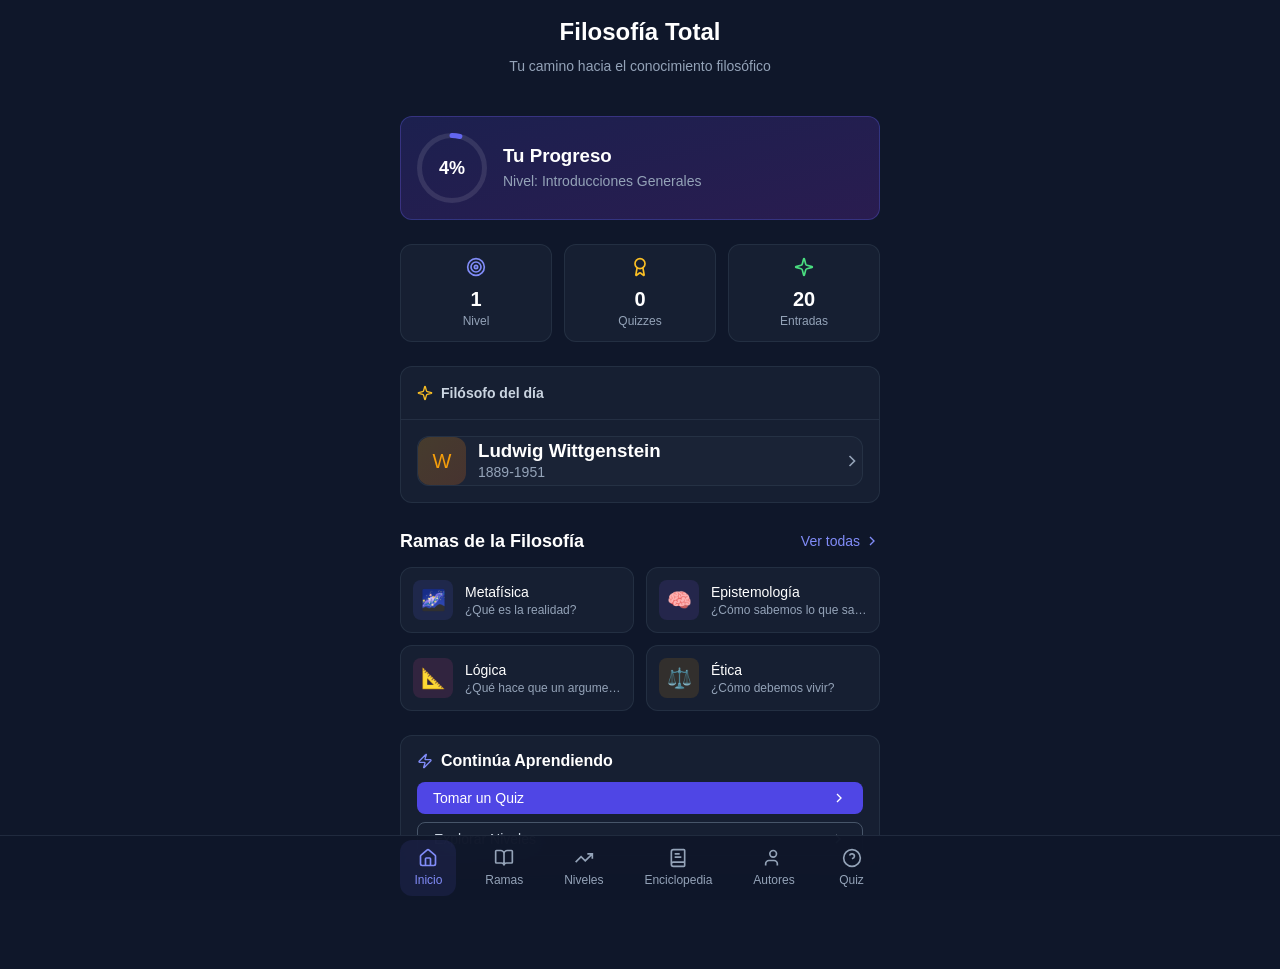
==== commit d973c33a: "Fix: simplificar CSS y JS para que funcione correctamente" ====
--- a/index.html
+++ b/index.html
@@ -22,60 +22,81 @@
       min-height: 100vh;
     }
     
-    .min-h-screen { min-height: 100vh; }
-    .bg-slate-900 { background-color: #0f172a; }
-    .bg-slate-800\/50 { background-color: rgba(30, 41, 59, 0.5); }
+    .container {
+      min-height: 100vh;
+      background: #0f172a;
+      color: white;
+    }
+    
+    .main-content {
+      padding-bottom: 6rem;
+      padding-left: 1rem;
+      padding-right: 1rem;
+      max-width: 32rem;
+      margin-left: auto;
+      margin-right: auto;
+    }
+    
+    /* Background colors */
+    .bg-dark { background-color: #0f172a; }
+    .bg-card { background-color: rgba(30, 41, 59, 0.5); }
+    .bg-card-hover:hover { background-color: rgba(30, 41, 59, 0.7); }
+    .bg-indigo { background-color: #4f46e5; }
+    .bg-indigo-light { background-color: #6366f1; }
+    .bg-indigo-20 { background-color: rgba(99, 102, 241, 0.2); }
+    .bg-indigo-10 { background-color: rgba(99, 102, 241, 0.1); }
+    .bg-gradient {
+      background: linear-gradient(to bottom right, rgba(79, 70, 229, 0.2), rgba(147, 51, 234, 0.2));
+    }
+    .bg-amber-gradient {
+      background: linear-gradient(to bottom right, rgba(245, 158, 11, 0.2), rgba(249, 115, 22, 0.2));
+    }
+    .bg-slate-btn { background-color: #334155; }
     .bg-slate-700 { background-color: #334155; }
-    .bg-indigo-600 { background-color: #4f46e5; }
-    .bg-indigo-600\/20 { background-color: rgba(79, 70, 229, 0.2); }
-    .bg-indigo-500 { background-color: #6366f1; }
-    .bg-indigo-500\/10 { background-color: rgba(99, 102, 241, 0.1); }
-    .bg-indigo-500\/20 { background-color: rgba(99, 102, 241, 0.2); }
-    .bg-gradient-to-br { background: linear-gradient(to bottom right, var(--tw-gradient-stops)); }
-    .from-indigo-600\/20 { --tw-gradient-from: rgba(79, 70, 229, 0.2); --tw-gradient-stops: var(--tw-gradient-from), var(--tw-gradient-to, transparent); }
-    .to-purple-600\/20 { --tw-gradient-to: rgba(147, 51, 234, 0.2); }
-    .from-amber-500\/20 { background: linear-gradient(to bottom right, rgba(245, 158, 11, 0.2), rgba(249, 115, 22, 0.2)); }
-    
+    
+    /* Text colors */
     .text-white { color: #ffffff; }
-    .text-slate-400 { color: #94a3b8; }
-    .text-slate-300 { color: #cbd5e1; }
-    .text-slate-200 { color: #e2e8f0; }
-    .text-indigo-400 { color: #818cf8; }
-    .text-indigo-300 { color: #a5b4fc; }
-    .text-amber-400 { color: #fbbf24; }
-    .text-green-400 { color: #4ade80; }
-    
-    .border { border-width: 1px; }
-    .border-slate-700\/50 { border-color: rgba(51, 65, 85, 0.5); }
-    .border-slate-600 { border-color: #475569; }
-    .border-indigo-500\/30 { border-color: rgba(99, 102, 241, 0.3); }
-    .border-indigo-500\/50 { border-color: rgba(99, 102, 241, 0.5); }
-    .border-b { border-bottom-width: 1px; }
-    .border-t { border-top-width: 1px; }
-    
-    .rounded-xl { border-radius: 0.75rem; }
-    .rounded-lg { border-radius: 0.5rem; }
+    .text-muted { color: #94a3b8; }
+    .text-light { color: #cbd5e1; }
+    .text-indigo { color: #818cf8; }
+    .text-amber { color: #fbbf24; }
+    .text-green { color: #4ade80; }
+    
+    /* Borders */
+    .border { border-width: 1px; border-style: solid; }
+    .border-card { border-color: rgba(51, 65, 85, 0.5); }
+    .border-indigo { border-color: rgba(99, 102, 241, 0.5); }
+    .border-indigo-30 { border-color: rgba(99, 102, 241, 0.3); }
+    .border-b { border-bottom-width: 1px; border-bottom-style: solid; }
+    .border-t { border-top-width: 1px; border-top-style: solid; }
+    .border-input { border-color: #475569; }
+    
+    /* Border radius */
+    .rounded { border-radius: 0.75rem; }
+    .rounded-sm { border-radius: 0.5rem; }
     .rounded-full { border-radius: 9999px; }
     
+    /* Padding */
     .p-2 { padding: 0.5rem; }
     .p-3 { padding: 0.75rem; }
     .p-4 { padding: 1rem; }
+    .p-6 { padding: 1.5rem; }
     .p-8 { padding: 2rem; }
     .px-4 { padding-left: 1rem; padding-right: 1rem; }
     .px-6 { padding-left: 1.5rem; padding-right: 1.5rem; }
     .py-1 { padding-top: 0.25rem; padding-bottom: 0.25rem; }
     .py-2 { padding-top: 0.5rem; padding-bottom: 0.5rem; }
     .py-4 { padding-top: 1rem; padding-bottom: 1rem; }
-    .py-6 { padding-top: 1.5rem; padding-bottom: 1.5rem; }
-    
+    
+    /* Margin */
     .mb-1 { margin-bottom: 0.25rem; }
     .mb-2 { margin-bottom: 0.5rem; }
     .mb-3 { margin-bottom: 0.75rem; }
     .mb-4 { margin-bottom: 1rem; }
     .mt-1 { margin-top: 0.25rem; }
-    .mt-3 { margin-top: 0.75rem; }
     .ml-1 { margin-left: 0.25rem; }
     
+    /* Font */
     .text-xs { font-size: 0.75rem; line-height: 1rem; }
     .text-sm { font-size: 0.875rem; line-height: 1.25rem; }
     .text-lg { font-size: 1.125rem; line-height: 1.75rem; }
@@ -88,6 +109,7 @@
     .text-center { text-align: center; }
     .truncate { overflow: hidden; text-overflow: ellipsis; white-space: nowrap; }
     
+    /* Flexbox */
     .flex { display: flex; }
     .grid { display: grid; }
     .items-center { align-items: center; }
@@ -102,6 +124,7 @@
     .gap-3 { gap: 0.75rem; }
     .gap-4 { gap: 1rem; }
     
+    /* Width/Height */
     .w-4 { width: 1rem; }
     .w-5 { width: 1.25rem; }
     .w-10 { width: 2.5rem; }
@@ -113,47 +136,34 @@
     .h-12 { height: 3rem; }
     .h-20 { height: 5rem; }
     .w-full { width: 100%; }
-    .min-w-\[56px\] { min-width: 56px; }
-    .min-h-\[56px\] { min-height: 56px; }
-    
-    .grid-cols-2 { grid-template-columns: repeat(2, minmax(0, 1fr)); }
-    .grid-cols-3 { grid-template-columns: repeat(3, minmax(0, 1fr)); }
-    
+    
+    /* Grid */
+    .grid-2 { grid-template-columns: repeat(2, minmax(0, 1fr)); }
+    .grid-3 { grid-template-columns: repeat(3, minmax(0, 1fr)); }
+    
+    /* Spacing */
     .space-y-2 > * + * { margin-top: 0.5rem; }
     .space-y-3 > * + * { margin-top: 0.75rem; }
     .space-y-6 > * + * { margin-top: 1.5rem; }
     
-    .pb-24 { padding-bottom: 6rem; }
-    .max-w-lg { max-width: 32rem; }
-    .mx-auto { margin-left: auto; margin-right: auto; }
-    
+    /* Position */
     .fixed { position: fixed; }
     .bottom-0 { bottom: 0; }
     .left-0 { left: 0; }
     .right-0 { right: 0; }
     .z-50 { z-index: 50; }
-    
-    .backdrop-blur-lg { backdrop-filter: blur(16px); }
-    
-    .transition-all { transition-property: all; transition-timing-function: cubic-bezier(0.4, 0, 0.2, 1); transition-duration: 200ms; }
-    
-    .hover\:bg-indigo-700:hover { background-color: #4338ca; }
-    .hover\:bg-slate-700:hover { background-color: #334155; }
-    .hover\:bg-slate-800\/50:hover { background-color: rgba(30, 41, 59, 0.5); }
-    .hover\:text-indigo-300:hover { color: #a5b4fc; }
-    .hover\:text-slate-200:hover { color: #e2e8f0; }
-    
     .relative { position: relative; }
     .absolute { position: absolute; }
-    .inset-0 { inset: 0; }
-    
-    .-rotate-90 { transform: rotate(-90deg); }
+    .inset-0 { top: 0; right: 0; bottom: 0; left: 0; }
+    
+    /* Transform */
+    .rotate-90 { transform: rotate(-90deg); }
     
     /* Page visibility */
     .page { display: none; }
     .page.active { display: block; }
     
-    /* Button styles */
+    /* Buttons */
     .btn-primary {
       background-color: #4f46e5;
       color: white;
@@ -163,7 +173,10 @@
       font-size: 0.875rem;
       border: none;
       cursor: pointer;
-      transition: background-color 0.2s;
+      display: flex;
+      align-items: center;
+      justify-content: space-between;
+      width: 100%;
     }
     .btn-primary:hover { background-color: #4338ca; }
     
@@ -176,11 +189,25 @@
       font-size: 0.875rem;
       border: 1px solid #475569;
       cursor: pointer;
-      transition: background-color 0.2s;
+      display: flex;
+      align-items: center;
+      justify-content: space-between;
+      width: 100%;
     }
     .btn-secondary:hover { background-color: #334155; }
     
-    /* Nav button styles */
+    .btn-link {
+      background: none;
+      border: none;
+      color: #818cf8;
+      font-size: 0.875rem;
+      cursor: pointer;
+      display: flex;
+      align-items: center;
+    }
+    .btn-link:hover { color: #a5b4fc; }
+    
+    /* Nav button */
     .nav-btn {
       display: flex;
       flex-direction: column;
@@ -193,30 +220,67 @@
       border: none;
       background: transparent;
       cursor: pointer;
-      transition: all 0.2s;
+      color: #94a3b8;
     }
     .nav-btn.active {
       color: #818cf8;
       background-color: rgba(99, 102, 241, 0.1);
     }
-    .nav-btn:not(.active) {
-      color: #94a3b8;
-    }
-    .nav-btn:not(.active):hover {
+    .nav-btn:hover:not(.active) {
       color: #e2e8f0;
+    }
+    
+    /* Card */
+    .card {
       background-color: rgba(30, 41, 59, 0.5);
-    }
-    
-    /* Card hover */
-    .card-hover {
+      border: 1px solid rgba(51, 65, 85, 0.5);
+      border-radius: 0.75rem;
       cursor: pointer;
-      transition: all 0.2s;
-    }
-    .card-hover:hover {
-      background-color: rgba(30, 41, 59, 0.7);
-    }
-    .card-hover:active {
-      transform: scale(0.98);
+    }
+    .card:hover { background-color: rgba(30, 41, 59, 0.7); }
+    
+    /* Bottom nav */
+    .bottom-nav {
+      position: fixed;
+      bottom: 0;
+      left: 0;
+      right: 0;
+      background: rgba(15, 23, 42, 0.95);
+      backdrop-filter: blur(16px);
+      border-top: 1px solid rgba(51, 65, 85, 0.5);
+      z-index: 50;
+    }
+    
+    .nav-container {
+      display: flex;
+      align-items: center;
+      justify-content: space-around;
+      padding: 0.25rem 0.5rem;
+      max-width: 32rem;
+      margin: 0 auto;
+    }
+    
+    /* Progress circle */
+    .progress-circle {
+      width: 70px;
+      height: 70px;
+      position: relative;
+      display: inline-flex;
+      align-items: center;
+      justify-content: center;
+    }
+    .progress-circle svg {
+      transform: rotate(-90deg);
+    }
+    .progress-circle .center-text {
+      position: absolute;
+      top: 0;
+      left: 0;
+      right: 0;
+      bottom: 0;
+      display: flex;
+      align-items: center;
+      justify-content: center;
     }
     
     /* SVG icons */
@@ -224,8 +288,8 @@
   </style>
 </head>
 <body>
-  <div class="min-h-screen bg-slate-900 text-white">
-    <main class="pb-24 px-4 max-w-lg mx-auto">
+  <div class="container">
+    <main class="main-content">
       
       <!-- HOME PAGE -->
       <div id="page-home" class="page active">
@@ -233,73 +297,73 @@
           <!-- Header -->
           <div class="text-center py-4">
             <h1 class="text-2xl font-bold text-white mb-2">Filosofía Total</h1>
-            <p class="text-slate-400 text-sm">Tu camino hacia el conocimiento filosófico</p>
+            <p class="text-muted text-sm">Tu camino hacia el conocimiento filosófico</p>
           </div>
           
           <!-- Progress Card -->
-          <div class="rounded-xl border py-6 bg-gradient-to-br from-indigo-600/20 to-purple-600/20 border-indigo-500/30">
+          <div class="rounded border py-6 bg-gradient border-indigo-30">
             <div class="p-4">
               <div class="flex items-center gap-4">
-                <div class="relative inline-flex items-center justify-center">
-                  <svg width="70" height="70" class="-rotate-90">
+                <div class="progress-circle">
+                  <svg width="70" height="70">
                     <circle cx="35" cy="35" r="32.5" stroke="rgba(255,255,255,0.1)" stroke-width="5" fill="none"/>
                     <circle cx="35" cy="35" r="32.5" stroke="#6366f1" stroke-width="5" fill="none" stroke-linecap="round" stroke-dasharray="204" stroke-dashoffset="196"/>
                   </svg>
-                  <div class="absolute inset-0 flex items-center justify-center">
+                  <div class="center-text">
                     <span class="text-lg font-bold text-white">4%</span>
                   </div>
                 </div>
                 <div class="flex-1">
                   <h3 class="text-white font-semibold">Tu Progreso</h3>
-                  <p class="text-slate-400 text-sm mt-1">Nivel: Introducciones Generales</p>
+                  <p class="text-muted text-sm mt-1">Nivel: Introducciones Generales</p>
                 </div>
               </div>
             </div>
           </div>
           
           <!-- Stats Grid -->
-          <div class="grid grid-cols-3 gap-3">
-            <div class="bg-slate-800/50 rounded-xl p-3 text-center border border-slate-700/50">
-              <svg class="w-5 h-5 text-indigo-400 mx-auto mb-1" viewBox="0 0 24 24" fill="none" stroke="currentColor" stroke-width="2">
+          <div class="grid grid-3 gap-3">
+            <div class="bg-card rounded p-3 text-center border border-card">
+              <svg class="w-5 h-5 text-indigo mx-auto mb-1" viewBox="0 0 24 24" fill="none" stroke="currentColor" stroke-width="2">
                 <circle cx="12" cy="12" r="10"/><circle cx="12" cy="12" r="6"/><circle cx="12" cy="12" r="2"/>
               </svg>
               <p class="text-xl font-bold text-white">1</p>
-              <p class="text-xs text-slate-400">Nivel</p>
-            </div>
-            <div class="bg-slate-800/50 rounded-xl p-3 text-center border border-slate-700/50">
-              <svg class="w-5 h-5 text-amber-400 mx-auto mb-1" viewBox="0 0 24 24" fill="none" stroke="currentColor" stroke-width="2">
+              <p class="text-xs text-muted">Nivel</p>
+            </div>
+            <div class="bg-card rounded p-3 text-center border border-card">
+              <svg class="w-5 h-5 text-amber mx-auto mb-1" viewBox="0 0 24 24" fill="none" stroke="currentColor" stroke-width="2">
                 <circle cx="12" cy="8" r="6"/><path d="m15.477 12.89 1.515 8.526a.5.5 0 0 1-.81.47l-3.58-2.687a1 1 0 0 0-1.197 0l-3.586 2.686a.5.5 0 0 1-.81-.469l1.514-8.526"/>
               </svg>
               <p class="text-xl font-bold text-white">0</p>
-              <p class="text-xs text-slate-400">Quizzes</p>
-            </div>
-            <div class="bg-slate-800/50 rounded-xl p-3 text-center border border-slate-700/50">
-              <svg class="w-5 h-5 text-green-400 mx-auto mb-1" viewBox="0 0 24 24" fill="none" stroke="currentColor" stroke-width="2">
+              <p class="text-xs text-muted">Quizzes</p>
+            </div>
+            <div class="bg-card rounded p-3 text-center border border-card">
+              <svg class="w-5 h-5 text-green mx-auto mb-1" viewBox="0 0 24 24" fill="none" stroke="currentColor" stroke-width="2">
                 <path d="M9.937 15.5A2 2 0 0 0 8.5 14.063l-6.135-1.582a.5.5 0 0 1 0-.962L8.5 9.936A2 2 0 0 0 9.937 8.5l1.582-6.135a.5.5 0 0 1 .963 0L14.063 8.5A2 2 0 0 0 15.5 9.937l6.135 1.581a.5.5 0 0 1 0 .964L15.5 14.063a2 2 0 0 0-1.437 1.437l-1.582 6.135a.5.5 0 0 1-.963 0z"/>
               </svg>
               <p class="text-xl font-bold text-white">20</p>
-              <p class="text-xs text-slate-400">Entradas</p>
+              <p class="text-xs text-muted">Entradas</p>
             </div>
           </div>
           
           <!-- Philosopher of the day -->
-          <div class="bg-slate-800/50 rounded-xl border border-slate-700/50">
-            <div class="p-4 border-b border-slate-700/50">
+          <div class="bg-card rounded border border-card">
+            <div class="p-4 border-b border-card">
               <div class="flex items-center gap-2">
-                <svg class="w-4 h-4 text-amber-400" viewBox="0 0 24 24" fill="none" stroke="currentColor" stroke-width="2">
+                <svg class="w-4 h-4 text-amber" viewBox="0 0 24 24" fill="none" stroke="currentColor" stroke-width="2">
                   <path d="M9.937 15.5A2 2 0 0 0 8.5 14.063l-6.135-1.582a.5.5 0 0 1 0-.962L8.5 9.936A2 2 0 0 0 9.937 8.5l1.582-6.135a.5.5 0 0 1 .963 0L14.063 8.5A2 2 0 0 0 15.5 9.937l6.135 1.581a.5.5 0 0 1 0 .964L15.5 14.063a2 2 0 0 0-1.437 1.437l-1.582 6.135a.5.5 0 0 1-.963 0z"/>
                 </svg>
-                <span class="font-semibold text-sm text-slate-300">Filósofo del día</span>
+                <span class="font-semibold text-sm text-light">Filósofo del día</span>
               </div>
             </div>
             <div class="p-4">
-              <div class="flex items-center gap-3 card-hover" onclick="navigateTo('authors')">
-                <div class="w-12 h-12 rounded-xl flex items-center justify-center text-xl" style="background: linear-gradient(to bottom right, rgba(245, 158, 11, 0.2), rgba(249, 115, 22, 0.2)); color: #f59e0b;">W</div>
+              <div class="flex items-center gap-3 card" onclick="goTo('authors')">
+                <div class="w-12 h-12 rounded flex items-center justify-center text-xl bg-amber-gradient" style="color: #f59e0b;">W</div>
                 <div class="flex-1">
                   <h3 class="text-white font-semibold">Ludwig Wittgenstein</h3>
-                  <p class="text-slate-400 text-sm">1889-1951</p>
+                  <p class="text-muted text-sm">1889-1951</p>
                 </div>
-                <svg class="w-5 h-5 text-slate-400" viewBox="0 0 24 24" fill="none" stroke="currentColor" stroke-width="2"><path d="m9 18 6-6-6-6"/></svg>
+                <svg class="w-5 h-5 text-muted" viewBox="0 0 24 24" fill="none" stroke="currentColor" stroke-width="2"><path d="m9 18 6-6-6-6"/></svg>
               </div>
             </div>
           </div>
@@ -308,28 +372,28 @@
           <div>
             <div class="flex items-center justify-between mb-3">
               <h2 class="text-lg font-semibold text-white">Ramas de la Filosofía</h2>
-              <button onclick="navigateTo('branches')" class="text-sm text-indigo-400 hover:text-indigo-300 flex items-center" style="background:none;border:none;cursor:pointer;">
+              <button class="btn-link" onclick="goTo('branches')">
                 Ver todas
                 <svg class="w-4 h-4 ml-1" viewBox="0 0 24 24" fill="none" stroke="currentColor" stroke-width="2"><path d="m9 18 6-6-6-6"/></svg>
               </button>
             </div>
-            <div class="grid grid-cols-2 gap-3" id="branches-preview"></div>
+            <div class="grid grid-2 gap-3" id="home-branches"></div>
           </div>
           
           <!-- Continue Learning -->
-          <div class="bg-slate-800/50 rounded-xl border border-slate-700/50 p-4">
+          <div class="bg-card rounded border border-card p-4">
             <div class="flex items-center gap-2 mb-3">
-              <svg class="w-4 h-4 text-indigo-400" viewBox="0 0 24 24" fill="none" stroke="currentColor" stroke-width="2">
+              <svg class="w-4 h-4 text-indigo" viewBox="0 0 24 24" fill="none" stroke="currentColor" stroke-width="2">
                 <path d="M4 14a1 1 0 0 1-.78-1.63l9.9-10.2a.5.5 0 0 1 .86.46l-1.92 6.02A1 1 0 0 0 13 10h7a1 1 0 0 1 .78 1.63l-9.9 10.2a.5.5 0 0 1-.86-.46l1.92-6.02A1 1 0 0 0 11 14z"/>
               </svg>
               <span class="font-semibold text-white">Continúa Aprendiendo</span>
             </div>
             <div class="space-y-2">
-              <button onclick="navigateTo('quiz')" class="btn-primary w-full flex items-center justify-between">
+              <button class="btn-primary" onclick="goTo('quiz')">
                 Tomar un Quiz
                 <svg class="w-4 h-4" viewBox="0 0 24 24" fill="none" stroke="currentColor" stroke-width="2"><path d="m9 18 6-6-6-6"/></svg>
               </button>
-              <button onclick="navigateTo('levels')" class="btn-secondary w-full flex items-center justify-between">
+              <button class="btn-secondary" onclick="goTo('levels')">
                 Explorar Niveles
                 <svg class="w-4 h-4" viewBox="0 0 24 24" fill="none" stroke="currentColor" stroke-width="2"><path d="m9 18 6-6-6-6"/></svg>
               </button>
@@ -343,9 +407,9 @@
         <div class="space-y-6">
           <div class="text-center py-4">
             <h1 class="text-2xl font-bold text-white mb-2">Ramas de la Filosofía</h1>
-            <p class="text-slate-400 text-sm">Explora las áreas del pensamiento filosófico</p>
-          </div>
-          <div class="grid gap-3" id="branches-full"></div>
+            <p class="text-muted text-sm">Explora las áreas del pensamiento filosófico</p>
+          </div>
+          <div class="space-y-3" id="page-branches-list"></div>
         </div>
       </div>
       
@@ -354,9 +418,9 @@
         <div class="space-y-6">
           <div class="text-center py-4">
             <h1 class="text-2xl font-bold text-white mb-2">10 Niveles de Conocimiento</h1>
-            <p class="text-slate-400 text-sm">Progresión estructurada del aprendizaje</p>
-          </div>
-          <div class="space-y-3" id="levels-list"></div>
+            <p class="text-muted text-sm">Progresión estructurada del aprendizaje</p>
+          </div>
+          <div class="space-y-3" id="page-levels-list"></div>
         </div>
       </div>
       
@@ -365,9 +429,9 @@
         <div class="space-y-6">
           <div class="text-center py-4">
             <h1 class="text-2xl font-bold text-white mb-2">Enciclopedia Stanford</h1>
-            <p class="text-slate-400 text-sm">20 entradas de filosofía</p>
-          </div>
-          <div class="space-y-3" id="entries-list"></div>
+            <p class="text-muted text-sm">20 entradas de filosofía</p>
+          </div>
+          <div class="space-y-3" id="page-entries-list"></div>
         </div>
       </div>
       
@@ -376,9 +440,9 @@
         <div class="space-y-6">
           <div class="text-center py-4">
             <h1 class="text-2xl font-bold text-white mb-2">Filósofos Destacados</h1>
-            <p class="text-slate-400 text-sm">10 filósofos en la base de datos</p>
-          </div>
-          <div class="space-y-3" id="authors-list"></div>
+            <p class="text-muted text-sm">10 filósofos en la base de datos</p>
+          </div>
+          <div class="space-y-3" id="page-authors-list"></div>
         </div>
       </div>
       
@@ -387,26 +451,26 @@
         <div class="space-y-6">
           <div class="text-center py-4">
             <h1 class="text-2xl font-bold text-white mb-2">Quiz Filosófico</h1>
-            <p class="text-slate-400 text-sm">Pon a prueba tus conocimientos</p>
-          </div>
-          <div class="text-center p-8 rounded-xl bg-slate-800/50 border border-slate-700/50">
-            <div class="w-20 h-20 rounded-full bg-indigo-500/20 flex items-center justify-center mx-auto mb-4">
-              <svg class="w-10 h-10 text-indigo-400" viewBox="0 0 24 24" fill="none" stroke="currentColor" stroke-width="2">
+            <p class="text-muted text-sm">Pon a prueba tus conocimientos</p>
+          </div>
+          <div class="text-center p-8 rounded bg-card border border-card">
+            <div class="w-20 h-20 rounded-full bg-indigo-20 flex items-center justify-center mx-auto mb-4">
+              <svg class="w-10 h-10 text-indigo" viewBox="0 0 24 24" fill="none" stroke="currentColor" stroke-width="2">
                 <circle cx="12" cy="8" r="6"/><path d="m15.477 12.89 1.515 8.526a.5.5 0 0 1-.81.47l-3.58-2.687a1 1 0 0 0-1.197 0l-3.586 2.686a.5.5 0 0 1-.81-.469l1.514-8.526"/>
               </svg>
             </div>
             <h3 class="text-white font-semibold text-lg mb-2">Comienza tu primer Quiz</h3>
-            <p class="text-slate-400 text-sm mb-4">Responde preguntas y gana puntos</p>
-            <button class="px-6 py-3 bg-indigo-600 hover:bg-indigo-700 text-white rounded-lg font-medium" style="border:none;cursor:pointer;">Iniciar Quiz</button>
-          </div>
-          <div class="grid grid-cols-2 gap-3">
-            <div class="p-4 rounded-xl bg-slate-800/50 border border-slate-700/50 text-center">
-              <p class="text-2xl font-bold text-white">0</p>
-              <p class="text-xs text-slate-400">Quizzes completados</p>
-            </div>
-            <div class="p-4 rounded-xl bg-slate-800/50 border border-slate-700/50 text-center">
-              <p class="text-2xl font-bold text-white">0%</p>
-              <p class="text-xs text-slate-400">Puntuación media</p>
+            <p class="text-muted text-sm mb-4">Responde preguntas y gana puntos</p>
+            <button class="px-6 py-3 bg-indigo text-white rounded-sm font-medium" style="border:none;cursor:pointer;">Iniciar Quiz</button>
+          </div>
+          <div class="grid grid-2 gap-3">
+            <div class="p-4 rounded bg-card border border-card text-center">
+              <p class="text-xl font-bold text-white">0</p>
+              <p class="text-xs text-muted">Quizzes completados</p>
+            </div>
+            <div class="p-4 rounded bg-card border border-card text-center">
+              <p class="text-xl font-bold text-white">0%</p>
+              <p class="text-xs text-muted">Puntuación media</p>
             </div>
           </div>
         </div>
@@ -415,14 +479,14 @@
     </main>
     
     <!-- Bottom Navigation -->
-    <nav class="fixed bottom-0 left-0 right-0 bg-slate-900/95 backdrop-blur-lg border-t border-slate-700/50 z-50">
-      <div class="flex items-center justify-around px-2 py-1 max-w-lg mx-auto" id="nav-container"></div>
+    <nav class="bottom-nav">
+      <div class="nav-container" id="nav-buttons"></div>
     </nav>
   </div>
 
   <script>
     // ============ DATA ============
-    var branches = [
+    var BRANCHES = [
       { id: 'metaphysics', name: 'Metafísica', icon: '🌌', color: '#6366f1', question: '¿Qué es la realidad?' },
       { id: 'epistemology', name: 'Epistemología', icon: '🧠', color: '#8b5cf6', question: '¿Cómo sabemos lo que sabemos?' },
       { id: 'logic', name: 'Lógica', icon: '📐', color: '#ec4899', question: '¿Qué hace que un argumento sea válido?' },
@@ -431,7 +495,7 @@
       { id: 'political', name: 'Filosofía Política', icon: '🏛️', color: '#ef4444', question: '¿Cómo debemos organizarnos?' }
     ];
 
-    var levels = [
+    var LEVELS = [
       { id: 1, name: 'Introducciones Generales', description: 'Conceptos básicos y panorámica general' },
       { id: 2, name: 'Pensadores Fundacionales', description: 'Los primeros filósofos de Grecia' },
       { id: 3, name: 'Filosofía Medieval', description: 'La síntesis entre fe y razón' },
@@ -444,7 +508,7 @@
       { id: 10, name: 'Maestría Filosófica', description: 'Síntesis y aplicación' }
     ];
 
-    var authors = [
+    var AUTHORS = [
       { id: 'plato', name: 'Platón', years: '-428 a -348', era: 'Antigüedad' },
       { id: 'aristotle', name: 'Aristóteles', years: '-384 a -322', era: 'Antigüedad' },
       { id: 'kant', name: 'Immanuel Kant', years: '1724-1804', era: 'Modernidad' },
@@ -457,7 +521,7 @@
       { id: 'hume', name: 'David Hume', years: '1711-1776', era: 'Modernidad' }
     ];
 
-    var entries = [
+    var ENTRIES = [
       { id: 1, title: 'Pedro Abelardo', branch: 'Ética', level: 5 },
       { id: 2, title: 'Aborto', branch: 'Ética', level: 3 },
       { id: 3, title: 'Objetos abstractos', branch: 'Metafísica', level: 6 },
@@ -480,109 +544,115 @@
       { id: 20, title: 'Consciencia animal', branch: 'Filosofía de la Mente', level: 4 }
     ];
 
-    var navItems = [
-      { id: 'home', label: 'Inicio', icon: '<svg class="w-5 h-5" viewBox="0 0 24 24" fill="none" stroke="currentColor" stroke-width="2"><path d="M15 21v-8a1 1 0 0 0-1-1h-4a1 1 0 0 0-1 1v8"/><path d="M3 10a2 2 0 0 1 .709-1.528l7-5.999a2 2 0 0 1 2.582 0l7 5.999A2 2 0 0 1 21 10v9a2 2 0 0 1-2 2H5a2 2 0 0 1-2-2z"/></svg>' },
-      { id: 'branches', label: 'Ramas', icon: '<svg class="w-5 h-5" viewBox="0 0 24 24" fill="none" stroke="currentColor" stroke-width="2"><path d="M12 7v14M3 18a1 1 0 0 1-1-1V4a1 1 0 0 1 1-1h5a4 4 0 0 1 4 4 4 4 0 0 1 4-4h5a1 1 0 0 1 1 1v13a1 1 0 0 1-1 1h-6a3 3 0 0 0-3 3 3 3 0 0 0-3-3z"/></svg>' },
-      { id: 'levels', label: 'Niveles', icon: '<svg class="w-5 h-5" viewBox="0 0 24 24" fill="none" stroke="currentColor" stroke-width="2"><path d="M16 7h6v6M22 7l-8.5 8.5-5-5L2 17"/></svg>' },
-      { id: 'encyclopedia', label: 'Enciclopedia', icon: '<svg class="w-5 h-5" viewBox="0 0 24 24" fill="none" stroke="currentColor" stroke-width="2"><path d="M4 19.5v-15A2.5 2.5 0 0 1 6.5 2H19a1 1 0 0 1 1 1v18a1 1 0 0 1-1 1H6.5a2.5 2.5 0 0 1 0-5H20M8 11h8M8 7h6"/></svg>' },
-      { id: 'authors', label: 'Autores', icon: '<svg class="w-5 h-5" viewBox="0 0 24 24" fill="none" stroke="currentColor" stroke-width="2"><path d="M16 21v-2a4 4 0 0 0-4-4H6a4 4 0 0 0-4 4v2M16 3.128a4 4 0 0 1 0 7.744M22 21v-2a4 4 0 0 0-3-3.87M7 7a4 4 0 0 0 8 0 4 4 0 0 0-8 0"/></svg>' },
-      { id: 'quiz', label: 'Quiz', icon: '<svg class="w-5 h-5" viewBox="0 0 24 24" fill="none" stroke="currentColor" stroke-width="2"><circle cx="12" cy="12" r="10"/><path d="M9.09 9a3 3 0 0 1 5.83 1c0 2-3 3-3 3M12 17h.01"/></svg>' }
+    var NAV_ITEMS = [
+      { id: 'home', label: 'Inicio', icon: 'M15 21v-8a1 1 0 0 0-1-1h-4a1 1 0 0 0-1 1v8M3 10a2 2 0 0 1 .709-1.528l7-5.999a2 2 0 0 1 2.582 0l7 5.999A2 2 0 0 1 21 10v9a2 2 0 0 1-2 2H5a2 2 0 0 1-2-2z' },
+      { id: 'branches', label: 'Ramas', icon: 'M12 7v14M3 18a1 1 0 0 1-1-1V4a1 1 0 0 1 1-1h5a4 4 0 0 1 4 4 4 4 0 0 1 4-4h5a1 1 0 0 1 1 1v13a1 1 0 0 1-1 1h-6a3 3 0 0 0-3 3 3 3 0 0 0-3-3z' },
+      { id: 'levels', label: 'Niveles', icon: 'M16 7h6v6M22 7l-8.5 8.5-5-5L2 17' },
+      { id: 'encyclopedia', label: 'Enciclopedia', icon: 'M4 19.5v-15A2.5 2.5 0 0 1 6.5 2H19a1 1 0 0 1 1 1v18a1 1 0 0 1-1 1H6.5a2.5 2.5 0 0 1 0-5H20M8 11h8M8 7h6' },
+      { id: 'authors', label: 'Autores', icon: 'M16 21v-2a4 4 0 0 0-4-4H6a4 4 0 0 0-4 4v2M7 7a4 4 0 0 0 8 0 4 4 0 0 0-8 0' },
+      { id: 'quiz', label: 'Quiz', icon: 'M9.09 9a3 3 0 0 1 5.83 1c0 2-3 3-3 3M12 17h.01M12 12m-10 0a10 10 0 1 0 20 0a10 10 0 1 0-20 0' }
     ];
 
     // ============ STATE ============
     var currentPage = 'home';
 
     // ============ NAVIGATION ============
-    function navigateTo(pageId) {
+    function goTo(pageId) {
       currentPage = pageId;
       
       // Hide all pages
-      var pages = document.querySelectorAll('.page');
+      var pages = document.getElementsByClassName('page');
       for (var i = 0; i < pages.length; i++) {
-        pages[i].classList.remove('active');
+        pages[i].className = pages[i].className.replace(' active', '');
       }
       
       // Show target page
-      var targetPage = document.getElementById('page-' + pageId);
-      if (targetPage) {
-        targetPage.classList.add('active');
+      var target = document.getElementById('page-' + pageId);
+      if (target) {
+        target.className = target.className + ' active';
       }
       
       // Update nav buttons
-      var navBtns = document.querySelectorAll('.nav-btn');
-      for (var j = 0; j < navBtns.length; j++) {
-        navBtns[j].classList.remove('active');
-        if (navBtns[j].getAttribute('data-page') === pageId) {
-          navBtns[j].classList.add('active');
-        }
-      }
+      updateNavButtons();
       
       // Scroll to top
       window.scrollTo(0, 0);
     }
 
+    function updateNavButtons() {
+      var btns = document.getElementsByClassName('nav-btn');
+      for (var i = 0; i < btns.length; i++) {
+        var btn = btns[i];
+        var page = btn.getAttribute('data-page');
+        if (page === currentPage) {
+          btn.className = 'nav-btn active';
+        } else {
+          btn.className = 'nav-btn';
+        }
+      }
+    }
+
     // ============ RENDER FUNCTIONS ============
     function renderNav() {
-      var container = document.getElementById('nav-container');
+      var container = document.getElementById('nav-buttons');
       var html = '';
-      for (var i = 0; i < navItems.length; i++) {
-        var item = navItems[i];
+      for (var i = 0; i < NAV_ITEMS.length; i++) {
+        var item = NAV_ITEMS[i];
         var isActive = item.id === currentPage;
-        html += '<button class="nav-btn' + (isActive ? ' active' : '') + '" data-page="' + item.id + '" onclick="navigateTo(\'' + item.id + '\')">';
-        html += item.icon;
+        html += '<button class="nav-btn' + (isActive ? ' active' : '') + '" data-page="' + item.id + '" onclick="goTo(\'' + item.id + '\')">';
+        html += '<svg class="w-5 h-5" viewBox="0 0 24 24" fill="none" stroke="currentColor" stroke-width="2"><path d="' + item.icon + '"/></svg>';
         html += '<span class="text-xs mt-1 font-medium">' + item.label + '</span>';
         html += '</button>';
       }
       container.innerHTML = html;
     }
 
-    function renderBranchesPreview() {
-      var container = document.getElementById('branches-preview');
+    function renderHomeBranches() {
+      var container = document.getElementById('home-branches');
       var html = '';
-      var preview = branches.slice(0, 4);
-      for (var i = 0; i < preview.length; i++) {
-        var b = preview[i];
-        html += '<div class="flex items-center gap-3 p-3 rounded-xl bg-slate-800/50 border border-slate-700/50 card-hover" onclick="navigateTo(\'branches\')">';
-        html += '<div class="w-10 h-10 rounded-lg flex items-center justify-center text-xl" style="background-color:' + b.color + '20">' + b.icon + '</div>';
+      for (var i = 0; i < 4; i++) {
+        var b = BRANCHES[i];
+        html += '<div class="card flex items-center gap-3 p-3" onclick="goTo(\'branches\')">';
+        html += '<div class="w-10 h-10 rounded-sm flex items-center justify-center text-xl" style="background-color:' + b.color + '20">' + b.icon + '</div>';
         html += '<div class="flex-1 min-w-0">';
         html += '<h3 class="text-white font-medium text-sm">' + b.name + '</h3>';
-        html += '<p class="text-slate-400 text-xs truncate">' + b.question + '</p>';
+        html += '<p class="text-muted text-xs truncate">' + b.question + '</p>';
         html += '</div></div>';
       }
       container.innerHTML = html;
     }
 
-    function renderBranchesFull() {
-      var container = document.getElementById('branches-full');
+    function renderBranches() {
+      var container = document.getElementById('page-branches-list');
       var html = '';
-      for (var i = 0; i < branches.length; i++) {
-        var b = branches[i];
-        html += '<div class="p-4 rounded-xl bg-slate-800/50 border border-slate-700/50 card-hover">';
+      for (var i = 0; i < BRANCHES.length; i++) {
+        var b = BRANCHES[i];
+        html += '<div class="card p-4">';
         html += '<div class="flex items-center gap-3">';
-        html += '<div class="w-12 h-12 rounded-xl flex items-center justify-center text-2xl" style="background-color:' + b.color + '20">' + b.icon + '</div>';
+        html += '<div class="w-12 h-12 rounded flex items-center justify-center text-2xl" style="background-color:' + b.color + '20">' + b.icon + '</div>';
         html += '<div>';
         html += '<h3 class="text-white font-semibold">' + b.name + '</h3>';
-        html += '<p class="text-slate-400 text-sm">' + b.question + '</p>';
+        html += '<p class="text-muted text-sm">' + b.question + '</p>';
         html += '</div></div></div>';
       }
       container.innerHTML = html;
     }
 
     function renderLevels() {
-      var container = document.getElementById('levels-list');
+      var container = document.getElementById('page-levels-list');
       var html = '';
-      for (var i = 0; i < levels.length; i++) {
-        var l = levels[i];
+      for (var i = 0; i < LEVELS.length; i++) {
+        var l = LEVELS[i];
         var isActive = i === 0;
-        html += '<div class="p-4 rounded-xl border ' + (isActive ? 'bg-indigo-600/20 border-indigo-500/50' : 'bg-slate-800/50 border-slate-700/50') + ' card-hover">';
+        html += '<div class="card p-4' + (isActive ? ' bg-indigo-10 border-indigo' : '') + '">';
         html += '<div class="flex items-center gap-3">';
-        html += '<div class="w-10 h-10 rounded-lg flex items-center justify-center font-bold ' + (isActive ? 'bg-indigo-500 text-white' : 'bg-slate-700 text-slate-300') + '">' + l.id + '</div>';
+        html += '<div class="w-10 h-10 rounded-sm flex items-center justify-center font-bold ' + (isActive ? 'bg-indigo-light text-white' : 'bg-slate-700 text-muted') + '">' + l.id + '</div>';
         html += '<div class="flex-1">';
         html += '<h3 class="text-white font-medium">' + l.name + '</h3>';
-        html += '<p class="text-slate-400 text-xs">' + l.description + '</p>';
+        html += '<p class="text-muted text-xs">' + l.description + '</p>';
         html += '</div>';
         if (isActive) {
-          html += '<span class="text-xs bg-indigo-500 text-white px-2 py-1 rounded">Activo</span>';
+          html += '<span class="text-xs bg-indigo-light text-white px-2 py-1 rounded-sm">Activo</span>';
         }
         html += '</div></div>';
       }
@@ -590,33 +660,33 @@
     }
 
     function renderEntries() {
-      var container = document.getElementById('entries-list');
+      var container = document.getElementById('page-entries-list');
       var html = '';
-      for (var i = 0; i < entries.length; i++) {
-        var e = entries[i];
-        html += '<div class="flex items-center gap-3 p-3 rounded-xl bg-slate-800/50 border border-slate-700/50 card-hover">';
-        html += '<div class="w-10 h-10 rounded-lg flex items-center justify-center text-sm font-bold bg-indigo-500/20 text-indigo-400">' + e.level + '</div>';
+      for (var i = 0; i < ENTRIES.length; i++) {
+        var e = ENTRIES[i];
+        html += '<div class="card flex items-center gap-3 p-3">';
+        html += '<div class="w-10 h-10 rounded-sm flex items-center justify-center text-sm font-bold bg-indigo-20 text-indigo">' + e.level + '</div>';
         html += '<div class="flex-1">';
         html += '<h3 class="text-white font-medium text-sm">' + e.title + '</h3>';
-        html += '<p class="text-slate-400 text-xs">' + e.branch + '</p>';
+        html += '<p class="text-muted text-xs">' + e.branch + '</p>';
         html += '</div></div>';
       }
       container.innerHTML = html;
     }
 
     function renderAuthors() {
-      var container = document.getElementById('authors-list');
+      var container = document.getElementById('page-authors-list');
       var html = '';
-      for (var i = 0; i < authors.length; i++) {
-        var a = authors[i];
-        html += '<div class="p-4 rounded-xl bg-slate-800/50 border border-slate-700/50 card-hover">';
+      for (var i = 0; i < AUTHORS.length; i++) {
+        var a = AUTHORS[i];
+        html += '<div class="card p-4">';
         html += '<div class="flex items-center gap-3">';
-        html += '<div class="w-12 h-12 rounded-xl flex items-center justify-center text-xl font-bold bg-indigo-500/20 text-indigo-400">' + a.name.charAt(0) + '</div>';
+        html += '<div class="w-12 h-12 rounded flex items-center justify-center text-xl font-bold bg-indigo-20 text-indigo">' + a.name.charAt(0) + '</div>';
         html += '<div class="flex-1">';
         html += '<h3 class="text-white font-semibold">' + a.name + '</h3>';
-        html += '<p class="text-slate-400 text-sm">' + a.years + ' | ' + a.era + '</p>';
+        html += '<p class="text-muted text-sm">' + a.years + ' | ' + a.era + '</p>';
         html += '</div>';
-        html += '<svg class="w-5 h-5 text-slate-400" viewBox="0 0 24 24" fill="none" stroke="currentColor" stroke-width="2"><path d="m9 18 6-6-6-6"/></svg>';
+        html += '<svg class="w-5 h-5 text-muted" viewBox="0 0 24 24" fill="none" stroke="currentColor" stroke-width="2"><path d="m9 18 6-6-6-6"/></svg>';
         html += '</div></div>';
       }
       container.innerHTML = html;
@@ -625,19 +695,15 @@
     // ============ INITIALIZE ============
     function init() {
       renderNav();
-      renderBranchesPreview();
-      renderBranchesFull();
+      renderHomeBranches();
+      renderBranches();
       renderLevels();
       renderEntries();
       renderAuthors();
     }
 
-    // Run on DOM ready
-    if (document.readyState === 'loading') {
-      document.addEventListener('DOMContentLoaded', init);
-    } else {
-      init();
-    }
+    // Run
+    init();
   </script>
 </body>
 </html>
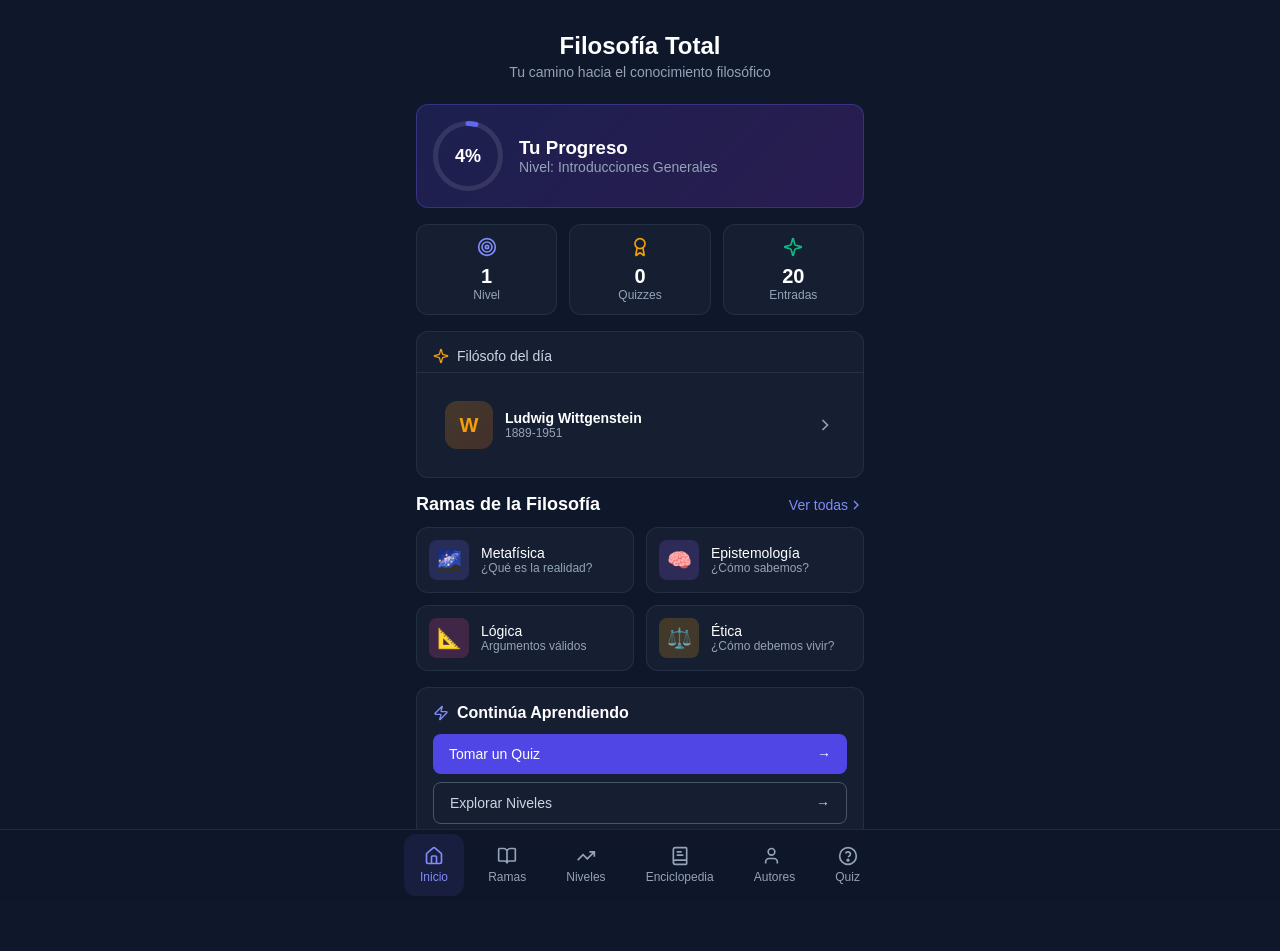
==== commit 5eead8df: "Fix: usar event delegation para que todos los botones funcionen" ====
--- a/index.html
+++ b/index.html
@@ -20,690 +20,757 @@
       background: #0f172a;
       color: white;
       min-height: 100vh;
-    }
-    
-    .container {
-      min-height: 100vh;
-      background: #0f172a;
+      padding-bottom: 70px;
+    }
+    
+    .container { max-width: 480px; margin: 0 auto; padding: 16px; }
+    
+    .header { text-align: center; padding: 16px 0; margin-bottom: 8px; }
+    .header h1 { font-size: 1.5rem; font-weight: bold; margin-bottom: 4px; }
+    .header p { color: #94a3b8; font-size: 0.875rem; }
+    
+    .card {
+      background: rgba(30, 41, 59, 0.5);
+      border: 1px solid rgba(51, 65, 85, 0.5);
+      border-radius: 12px;
+      margin-bottom: 16px;
+    }
+    
+    .card-body { padding: 16px; }
+    
+    .progress-card {
+      background: linear-gradient(135deg, rgba(79, 70, 229, 0.2), rgba(147, 51, 234, 0.2));
+      border-color: rgba(99, 102, 241, 0.3);
+    }
+    
+    .progress-circle {
+      width: 70px;
+      height: 70px;
+      position: relative;
+      display: inline-flex;
+      align-items: center;
+      justify-content: center;
+    }
+    .progress-circle svg { transform: rotate(-90deg); }
+    .progress-circle span { position: absolute; font-size: 1.125rem; font-weight: bold; }
+    
+    .stats-grid {
+      display: grid;
+      grid-template-columns: repeat(3, 1fr);
+      gap: 12px;
+      margin-bottom: 16px;
+    }
+    .stat-card {
+      background: rgba(30, 41, 59, 0.5);
+      border: 1px solid rgba(51, 65, 85, 0.5);
+      border-radius: 12px;
+      padding: 12px;
+      text-align: center;
+    }
+    .stat-card svg { width: 20px; height: 20px; margin-bottom: 4px; }
+    .stat-card .value { font-size: 1.25rem; font-weight: bold; }
+    .stat-card .label { font-size: 0.75rem; color: #94a3b8; }
+    
+    .section-title {
+      font-size: 1.125rem;
+      font-weight: 600;
+      margin-bottom: 12px;
+      display: flex;
+      justify-content: space-between;
+      align-items: center;
+    }
+    
+    .btn {
+      width: 100%;
+      padding: 12px 16px;
+      border-radius: 8px;
+      font-size: 0.875rem;
+      font-weight: 500;
+      cursor: pointer;
+      display: flex;
+      justify-content: space-between;
+      align-items: center;
+      margin-bottom: 8px;
+    }
+    .btn-primary { background: #4f46e5; border: none; color: white; }
+    .btn-primary:hover { background: #4338ca; }
+    .btn-secondary { background: transparent; border: 1px solid #475569; color: #cbd5e1; }
+    .btn-secondary:hover { background: rgba(30, 41, 59, 0.5); }
+    .btn-link { background: none; border: none; color: #818cf8; cursor: pointer; font-size: 0.875rem; display: flex; align-items: center; }
+    .btn-link:hover { color: #a5b4fc; }
+    
+    .branches-grid { display: grid; grid-template-columns: repeat(2, 1fr); gap: 12px; margin-bottom: 16px; }
+    .branch-card {
+      background: rgba(30, 41, 59, 0.5);
+      border: 1px solid rgba(51, 65, 85, 0.5);
+      border-radius: 12px;
+      padding: 12px;
+      display: flex;
+      align-items: center;
+      gap: 12px;
+      cursor: pointer;
+      transition: background 0.2s;
+    }
+    .branch-card:hover { background: rgba(30, 41, 59, 0.7); }
+    .branch-icon {
+      width: 40px;
+      height: 40px;
+      border-radius: 8px;
+      display: flex;
+      align-items: center;
+      justify-content: center;
+      font-size: 1.25rem;
+    }
+    .branch-info h3 { font-size: 0.875rem; font-weight: 500; }
+    .branch-info p { font-size: 0.75rem; color: #94a3b8; overflow: hidden; text-overflow: ellipsis; white-space: nowrap; }
+    
+    .item-card {
+      display: flex;
+      align-items: center;
+      gap: 12px;
+      padding: 12px;
+      border-radius: 12px;
+      cursor: pointer;
+      transition: background 0.2s;
+    }
+    .item-card:hover { background: rgba(30, 41, 59, 0.5); }
+    
+    .avatar {
+      width: 48px;
+      height: 48px;
+      border-radius: 12px;
+      display: flex;
+      align-items: center;
+      justify-content: center;
+      font-size: 1.25rem;
+      font-weight: bold;
+    }
+    .item-info { flex: 1; }
+    .item-info h3 { font-weight: 600; font-size: 0.875rem; }
+    .item-info p { font-size: 0.75rem; color: #94a3b8; }
+    
+    .level-badge {
+      width: 40px;
+      height: 40px;
+      border-radius: 8px;
+      display: flex;
+      align-items: center;
+      justify-content: center;
+      font-size: 0.875rem;
+      font-weight: bold;
+    }
+    
+    .level-card {
+      padding: 16px;
+      border-radius: 12px;
+      margin-bottom: 12px;
+      display: flex;
+      align-items: center;
+      gap: 12px;
+    }
+    .level-card.active {
+      background: rgba(99, 102, 241, 0.2);
+      border: 1px solid rgba(99, 102, 241, 0.5);
+    }
+    .level-card:not(.active) {
+      background: rgba(30, 41, 59, 0.5);
+      border: 1px solid rgba(51, 65, 85, 0.5);
+    }
+    .level-number {
+      width: 40px;
+      height: 40px;
+      border-radius: 8px;
+      display: flex;
+      align-items: center;
+      justify-content: center;
+      font-weight: bold;
+    }
+    .level-card.active .level-number { background: #6366f1; color: white; }
+    .level-card:not(.active) .level-number { background: #334155; color: #94a3b8; }
+    .level-info { flex: 1; }
+    .level-info h3 { font-weight: 500; font-size: 0.875rem; }
+    .level-info p { font-size: 0.75rem; color: #94a3b8; }
+    .active-badge {
+      font-size: 0.75rem;
+      background: #6366f1;
       color: white;
-    }
-    
-    .main-content {
-      padding-bottom: 6rem;
-      padding-left: 1rem;
-      padding-right: 1rem;
-      max-width: 32rem;
-      margin-left: auto;
-      margin-right: auto;
-    }
-    
-    /* Background colors */
-    .bg-dark { background-color: #0f172a; }
-    .bg-card { background-color: rgba(30, 41, 59, 0.5); }
-    .bg-card-hover:hover { background-color: rgba(30, 41, 59, 0.7); }
-    .bg-indigo { background-color: #4f46e5; }
-    .bg-indigo-light { background-color: #6366f1; }
-    .bg-indigo-20 { background-color: rgba(99, 102, 241, 0.2); }
-    .bg-indigo-10 { background-color: rgba(99, 102, 241, 0.1); }
-    .bg-gradient {
-      background: linear-gradient(to bottom right, rgba(79, 70, 229, 0.2), rgba(147, 51, 234, 0.2));
-    }
-    .bg-amber-gradient {
-      background: linear-gradient(to bottom right, rgba(245, 158, 11, 0.2), rgba(249, 115, 22, 0.2));
-    }
-    .bg-slate-btn { background-color: #334155; }
-    .bg-slate-700 { background-color: #334155; }
-    
-    /* Text colors */
-    .text-white { color: #ffffff; }
-    .text-muted { color: #94a3b8; }
-    .text-light { color: #cbd5e1; }
-    .text-indigo { color: #818cf8; }
-    .text-amber { color: #fbbf24; }
-    .text-green { color: #4ade80; }
-    
-    /* Borders */
-    .border { border-width: 1px; border-style: solid; }
-    .border-card { border-color: rgba(51, 65, 85, 0.5); }
-    .border-indigo { border-color: rgba(99, 102, 241, 0.5); }
-    .border-indigo-30 { border-color: rgba(99, 102, 241, 0.3); }
-    .border-b { border-bottom-width: 1px; border-bottom-style: solid; }
-    .border-t { border-top-width: 1px; border-top-style: solid; }
-    .border-input { border-color: #475569; }
-    
-    /* Border radius */
-    .rounded { border-radius: 0.75rem; }
-    .rounded-sm { border-radius: 0.5rem; }
-    .rounded-full { border-radius: 9999px; }
-    
-    /* Padding */
-    .p-2 { padding: 0.5rem; }
-    .p-3 { padding: 0.75rem; }
-    .p-4 { padding: 1rem; }
-    .p-6 { padding: 1.5rem; }
-    .p-8 { padding: 2rem; }
-    .px-4 { padding-left: 1rem; padding-right: 1rem; }
-    .px-6 { padding-left: 1.5rem; padding-right: 1.5rem; }
-    .py-1 { padding-top: 0.25rem; padding-bottom: 0.25rem; }
-    .py-2 { padding-top: 0.5rem; padding-bottom: 0.5rem; }
-    .py-4 { padding-top: 1rem; padding-bottom: 1rem; }
-    
-    /* Margin */
-    .mb-1 { margin-bottom: 0.25rem; }
-    .mb-2 { margin-bottom: 0.5rem; }
-    .mb-3 { margin-bottom: 0.75rem; }
-    .mb-4 { margin-bottom: 1rem; }
-    .mt-1 { margin-top: 0.25rem; }
-    .ml-1 { margin-left: 0.25rem; }
-    
-    /* Font */
-    .text-xs { font-size: 0.75rem; line-height: 1rem; }
-    .text-sm { font-size: 0.875rem; line-height: 1.25rem; }
-    .text-lg { font-size: 1.125rem; line-height: 1.75rem; }
-    .text-xl { font-size: 1.25rem; line-height: 1.75rem; }
-    .text-2xl { font-size: 1.5rem; line-height: 2rem; }
-    .font-medium { font-weight: 500; }
-    .font-semibold { font-weight: 600; }
-    .font-bold { font-weight: 700; }
-    
-    .text-center { text-align: center; }
-    .truncate { overflow: hidden; text-overflow: ellipsis; white-space: nowrap; }
-    
-    /* Flexbox */
-    .flex { display: flex; }
-    .grid { display: grid; }
-    .items-center { align-items: center; }
-    .justify-center { justify-content: center; }
-    .justify-between { justify-content: space-between; }
-    .justify-around { justify-content: space-around; }
-    .flex-col { flex-direction: column; }
-    .flex-1 { flex: 1 1 0%; }
-    .min-w-0 { min-width: 0; }
-    
-    .gap-2 { gap: 0.5rem; }
-    .gap-3 { gap: 0.75rem; }
-    .gap-4 { gap: 1rem; }
-    
-    /* Width/Height */
-    .w-4 { width: 1rem; }
-    .w-5 { width: 1.25rem; }
-    .w-10 { width: 2.5rem; }
-    .w-12 { width: 3rem; }
-    .w-20 { width: 5rem; }
-    .h-4 { height: 1rem; }
-    .h-5 { height: 1.25rem; }
-    .h-10 { height: 2.5rem; }
-    .h-12 { height: 3rem; }
-    .h-20 { height: 5rem; }
-    .w-full { width: 100%; }
-    
-    /* Grid */
-    .grid-2 { grid-template-columns: repeat(2, minmax(0, 1fr)); }
-    .grid-3 { grid-template-columns: repeat(3, minmax(0, 1fr)); }
-    
-    /* Spacing */
-    .space-y-2 > * + * { margin-top: 0.5rem; }
-    .space-y-3 > * + * { margin-top: 0.75rem; }
-    .space-y-6 > * + * { margin-top: 1.5rem; }
-    
-    /* Position */
-    .fixed { position: fixed; }
-    .bottom-0 { bottom: 0; }
-    .left-0 { left: 0; }
-    .right-0 { right: 0; }
-    .z-50 { z-index: 50; }
-    .relative { position: relative; }
-    .absolute { position: absolute; }
-    .inset-0 { top: 0; right: 0; bottom: 0; left: 0; }
-    
-    /* Transform */
-    .rotate-90 { transform: rotate(-90deg); }
-    
-    /* Page visibility */
-    .page { display: none; }
-    .page.active { display: block; }
-    
-    /* Buttons */
-    .btn-primary {
-      background-color: #4f46e5;
-      color: white;
-      padding: 0.5rem 1rem;
-      border-radius: 0.5rem;
-      font-weight: 500;
-      font-size: 0.875rem;
-      border: none;
-      cursor: pointer;
-      display: flex;
-      align-items: center;
-      justify-content: space-between;
-      width: 100%;
-    }
-    .btn-primary:hover { background-color: #4338ca; }
-    
-    .btn-secondary {
-      background-color: transparent;
-      color: #cbd5e1;
-      padding: 0.5rem 1rem;
-      border-radius: 0.5rem;
-      font-weight: 500;
-      font-size: 0.875rem;
-      border: 1px solid #475569;
-      cursor: pointer;
-      display: flex;
-      align-items: center;
-      justify-content: space-between;
-      width: 100%;
-    }
-    .btn-secondary:hover { background-color: #334155; }
-    
-    .btn-link {
-      background: none;
-      border: none;
-      color: #818cf8;
-      font-size: 0.875rem;
-      cursor: pointer;
-      display: flex;
-      align-items: center;
-    }
-    .btn-link:hover { color: #a5b4fc; }
-    
-    /* Nav button */
-    .nav-btn {
-      display: flex;
-      flex-direction: column;
-      align-items: center;
-      justify-content: center;
-      min-width: 56px;
-      min-height: 56px;
-      padding: 0.5rem 0.75rem;
-      border-radius: 0.75rem;
-      border: none;
-      background: transparent;
-      cursor: pointer;
-      color: #94a3b8;
-    }
-    .nav-btn.active {
-      color: #818cf8;
-      background-color: rgba(99, 102, 241, 0.1);
-    }
-    .nav-btn:hover:not(.active) {
-      color: #e2e8f0;
-    }
-    
-    /* Card */
-    .card {
-      background-color: rgba(30, 41, 59, 0.5);
-      border: 1px solid rgba(51, 65, 85, 0.5);
-      border-radius: 0.75rem;
-      cursor: pointer;
-    }
-    .card:hover { background-color: rgba(30, 41, 59, 0.7); }
-    
-    /* Bottom nav */
+      padding: 4px 8px;
+      border-radius: 4px;
+    }
+
     .bottom-nav {
       position: fixed;
       bottom: 0;
       left: 0;
       right: 0;
       background: rgba(15, 23, 42, 0.95);
-      backdrop-filter: blur(16px);
+      backdrop-filter: blur(10px);
       border-top: 1px solid rgba(51, 65, 85, 0.5);
-      z-index: 50;
-    }
-    
+      z-index: 1000;
+    }
     .nav-container {
-      display: flex;
-      align-items: center;
+      max-width: 480px;
+      margin: 0 auto;
+      display: flex;
       justify-content: space-around;
-      padding: 0.25rem 0.5rem;
-      max-width: 32rem;
-      margin: 0 auto;
-    }
-    
-    /* Progress circle */
-    .progress-circle {
-      width: 70px;
-      height: 70px;
-      position: relative;
-      display: inline-flex;
-      align-items: center;
-      justify-content: center;
-    }
-    .progress-circle svg {
-      transform: rotate(-90deg);
-    }
-    .progress-circle .center-text {
-      position: absolute;
-      top: 0;
-      left: 0;
-      right: 0;
-      bottom: 0;
-      display: flex;
-      align-items: center;
-      justify-content: center;
-    }
-    
-    /* SVG icons */
-    .icon { display: inline-block; vertical-align: middle; }
+      padding: 4px 0;
+    }
+    .nav-item {
+      background: none;
+      border: none;
+      padding: 12px 16px;
+      display: flex;
+      flex-direction: column;
+      align-items: center;
+      color: #94a3b8;
+      cursor: pointer;
+      border-radius: 12px;
+      transition: all 0.2s;
+    }
+    .nav-item:hover { color: #e2e8f0; }
+    .nav-item.active { color: #818cf8; background: rgba(99, 102, 241, 0.1); }
+    .nav-item svg { width: 20px; height: 20px; }
+    .nav-item span { font-size: 0.75rem; margin-top: 4px; }
+    
+    .page { display: none; }
+    .page.active { display: block; }
+    
+    .text-muted { color: #94a3b8; }
+    .text-indigo { color: #818cf8; }
+    .text-amber { color: #f59e0b; }
+    .text-green { color: #10b981; }
   </style>
 </head>
 <body>
-  <div class="container">
-    <main class="main-content">
-      
-      <!-- HOME PAGE -->
-      <div id="page-home" class="page active">
-        <div class="space-y-6">
-          <!-- Header -->
-          <div class="text-center py-4">
-            <h1 class="text-2xl font-bold text-white mb-2">Filosofía Total</h1>
-            <p class="text-muted text-sm">Tu camino hacia el conocimiento filosófico</p>
-          </div>
-          
-          <!-- Progress Card -->
-          <div class="rounded border py-6 bg-gradient border-indigo-30">
-            <div class="p-4">
-              <div class="flex items-center gap-4">
-                <div class="progress-circle">
-                  <svg width="70" height="70">
-                    <circle cx="35" cy="35" r="32.5" stroke="rgba(255,255,255,0.1)" stroke-width="5" fill="none"/>
-                    <circle cx="35" cy="35" r="32.5" stroke="#6366f1" stroke-width="5" fill="none" stroke-linecap="round" stroke-dasharray="204" stroke-dashoffset="196"/>
-                  </svg>
-                  <div class="center-text">
-                    <span class="text-lg font-bold text-white">4%</span>
-                  </div>
-                </div>
-                <div class="flex-1">
-                  <h3 class="text-white font-semibold">Tu Progreso</h3>
-                  <p class="text-muted text-sm mt-1">Nivel: Introducciones Generales</p>
-                </div>
-              </div>
+
+  <!-- HOME PAGE -->
+  <div id="page-home" class="page active">
+    <div class="container">
+      <div class="header">
+        <h1>Filosofía Total</h1>
+        <p>Tu camino hacia el conocimiento filosófico</p>
+      </div>
+
+      <div class="card progress-card">
+        <div class="card-body">
+          <div style="display: flex; align-items: center; gap: 16px;">
+            <div class="progress-circle">
+              <svg width="70" height="70">
+                <circle cx="35" cy="35" r="32.5" stroke="rgba(255,255,255,0.1)" stroke-width="5" fill="none"/>
+                <circle cx="35" cy="35" r="32.5" stroke="#6366f1" stroke-width="5" fill="none" stroke-linecap="round" stroke-dasharray="204" stroke-dashoffset="196"/>
+              </svg>
+              <span>4%</span>
+            </div>
+            <div>
+              <h3>Tu Progreso</h3>
+              <p class="text-muted" style="font-size: 0.875rem;">Nivel: Introducciones Generales</p>
             </div>
           </div>
-          
-          <!-- Stats Grid -->
-          <div class="grid grid-3 gap-3">
-            <div class="bg-card rounded p-3 text-center border border-card">
-              <svg class="w-5 h-5 text-indigo mx-auto mb-1" viewBox="0 0 24 24" fill="none" stroke="currentColor" stroke-width="2">
-                <circle cx="12" cy="12" r="10"/><circle cx="12" cy="12" r="6"/><circle cx="12" cy="12" r="2"/>
-              </svg>
-              <p class="text-xl font-bold text-white">1</p>
-              <p class="text-xs text-muted">Nivel</p>
+        </div>
+      </div>
+
+      <div class="stats-grid">
+        <div class="stat-card">
+          <svg viewBox="0 0 24 24" fill="none" stroke="#818cf8" stroke-width="2"><circle cx="12" cy="12" r="10"/><circle cx="12" cy="12" r="6"/><circle cx="12" cy="12" r="2"/></svg>
+          <div class="value">1</div>
+          <div class="label">Nivel</div>
+        </div>
+        <div class="stat-card">
+          <svg viewBox="0 0 24 24" fill="none" stroke="#f59e0b" stroke-width="2"><circle cx="12" cy="8" r="6"/><path d="m15.477 12.89 1.515 8.526a.5.5 0 0 1-.81.47l-3.58-2.687a1 1 0 0 0-1.197 0l-3.586 2.686a.5.5 0 0 1-.81-.469l1.514-8.526"/></svg>
+          <div class="value">0</div>
+          <div class="label">Quizzes</div>
+        </div>
+        <div class="stat-card">
+          <svg viewBox="0 0 24 24" fill="none" stroke="#10b981" stroke-width="2"><path d="M9.937 15.5A2 2 0 0 0 8.5 14.063l-6.135-1.582a.5.5 0 0 1 0-.962L8.5 9.936A2 2 0 0 0 9.937 8.5l1.582-6.135a.5.5 0 0 1 .963 0L14.063 8.5A2 2 0 0 0 15.5 9.937l6.135 1.581a.5.5 0 0 1 0 .964L15.5 14.063a2 2 0 0 0-1.437 1.437l-1.582 6.135a.5.5 0 0 1-.963 0z"/></svg>
+          <div class="value">20</div>
+          <div class="label">Entradas</div>
+        </div>
+      </div>
+
+      <div class="card">
+        <div class="card-body" style="padding-bottom: 8px; border-bottom: 1px solid rgba(51, 65, 85, 0.5);">
+          <div style="display: flex; align-items: center; gap: 8px;">
+            <svg width="16" height="16" viewBox="0 0 24 24" fill="none" stroke="#f59e0b" stroke-width="2"><path d="M9.937 15.5A2 2 0 0 0 8.5 14.063l-6.135-1.582a.5.5 0 0 1 0-.962L8.5 9.936A2 2 0 0 0 9.937 8.5l1.582-6.135a.5.5 0 0 1 .963 0L14.063 8.5A2 2 0 0 0 15.5 9.937l6.135 1.581a.5.5 0 0 1 0 .964L15.5 14.063a2 2 0 0 0-1.437 1.437l-1.582 6.135a.5.5 0 0 1-.963 0z"/></svg>
+            <span style="font-size: 0.875rem; color: #cbd5e1;">Filósofo del día</span>
+          </div>
+        </div>
+        <div class="card-body">
+          <div class="item-card" data-action="show-author" data-id="wittgenstein">
+            <div class="avatar" style="background: linear-gradient(135deg, rgba(245, 158, 11, 0.2), rgba(249, 115, 22, 0.2)); color: #f59e0b;">W</div>
+            <div class="item-info">
+              <h3>Ludwig Wittgenstein</h3>
+              <p>1889-1951</p>
             </div>
-            <div class="bg-card rounded p-3 text-center border border-card">
-              <svg class="w-5 h-5 text-amber mx-auto mb-1" viewBox="0 0 24 24" fill="none" stroke="currentColor" stroke-width="2">
-                <circle cx="12" cy="8" r="6"/><path d="m15.477 12.89 1.515 8.526a.5.5 0 0 1-.81.47l-3.58-2.687a1 1 0 0 0-1.197 0l-3.586 2.686a.5.5 0 0 1-.81-.469l1.514-8.526"/>
-              </svg>
-              <p class="text-xl font-bold text-white">0</p>
-              <p class="text-xs text-muted">Quizzes</p>
-            </div>
-            <div class="bg-card rounded p-3 text-center border border-card">
-              <svg class="w-5 h-5 text-green mx-auto mb-1" viewBox="0 0 24 24" fill="none" stroke="currentColor" stroke-width="2">
-                <path d="M9.937 15.5A2 2 0 0 0 8.5 14.063l-6.135-1.582a.5.5 0 0 1 0-.962L8.5 9.936A2 2 0 0 0 9.937 8.5l1.582-6.135a.5.5 0 0 1 .963 0L14.063 8.5A2 2 0 0 0 15.5 9.937l6.135 1.581a.5.5 0 0 1 0 .964L15.5 14.063a2 2 0 0 0-1.437 1.437l-1.582 6.135a.5.5 0 0 1-.963 0z"/>
-              </svg>
-              <p class="text-xl font-bold text-white">20</p>
-              <p class="text-xs text-muted">Entradas</p>
-            </div>
+            <svg width="20" height="20" viewBox="0 0 24 24" fill="none" stroke="#94a3b8" stroke-width="2"><path d="M9 18l6-6-6-6"/></svg>
           </div>
-          
-          <!-- Philosopher of the day -->
-          <div class="bg-card rounded border border-card">
-            <div class="p-4 border-b border-card">
-              <div class="flex items-center gap-2">
-                <svg class="w-4 h-4 text-amber" viewBox="0 0 24 24" fill="none" stroke="currentColor" stroke-width="2">
-                  <path d="M9.937 15.5A2 2 0 0 0 8.5 14.063l-6.135-1.582a.5.5 0 0 1 0-.962L8.5 9.936A2 2 0 0 0 9.937 8.5l1.582-6.135a.5.5 0 0 1 .963 0L14.063 8.5A2 2 0 0 0 15.5 9.937l6.135 1.581a.5.5 0 0 1 0 .964L15.5 14.063a2 2 0 0 0-1.437 1.437l-1.582 6.135a.5.5 0 0 1-.963 0z"/>
-                </svg>
-                <span class="font-semibold text-sm text-light">Filósofo del día</span>
-              </div>
-            </div>
-            <div class="p-4">
-              <div class="flex items-center gap-3 card" onclick="goTo('authors')">
-                <div class="w-12 h-12 rounded flex items-center justify-center text-xl bg-amber-gradient" style="color: #f59e0b;">W</div>
-                <div class="flex-1">
-                  <h3 class="text-white font-semibold">Ludwig Wittgenstein</h3>
-                  <p class="text-muted text-sm">1889-1951</p>
-                </div>
-                <svg class="w-5 h-5 text-muted" viewBox="0 0 24 24" fill="none" stroke="currentColor" stroke-width="2"><path d="m9 18 6-6-6-6"/></svg>
-              </div>
-            </div>
+        </div>
+      </div>
+
+      <div class="section-title">
+        <span>Ramas de la Filosofía</span>
+        <button class="btn-link" data-action="nav" data-page="branches">
+          Ver todas
+          <svg width="16" height="16" viewBox="0 0 24 24" fill="none" stroke="currentColor" stroke-width="2"><path d="M9 18l6-6-6-6"/></svg>
+        </button>
+      </div>
+      
+      <div class="branches-grid">
+        <div class="branch-card" data-action="nav" data-page="branches">
+          <div class="branch-icon" style="background: rgba(99, 102, 241, 0.2);">🌌</div>
+          <div class="branch-info"><h3>Metafísica</h3><p>¿Qué es la realidad?</p></div>
+        </div>
+        <div class="branch-card" data-action="nav" data-page="branches">
+          <div class="branch-icon" style="background: rgba(139, 92, 246, 0.2);">🧠</div>
+          <div class="branch-info"><h3>Epistemología</h3><p>¿Cómo sabemos?</p></div>
+        </div>
+        <div class="branch-card" data-action="nav" data-page="branches">
+          <div class="branch-icon" style="background: rgba(236, 72, 153, 0.2);">📐</div>
+          <div class="branch-info"><h3>Lógica</h3><p>Argumentos válidos</p></div>
+        </div>
+        <div class="branch-card" data-action="nav" data-page="branches">
+          <div class="branch-icon" style="background: rgba(245, 158, 11, 0.2);">⚖️</div>
+          <div class="branch-info"><h3>Ética</h3><p>¿Cómo debemos vivir?</p></div>
+        </div>
+      </div>
+
+      <div class="card">
+        <div class="card-body">
+          <div style="display: flex; align-items: center; gap: 8px; margin-bottom: 12px;">
+            <svg width="16" height="16" viewBox="0 0 24 24" fill="none" stroke="#818cf8" stroke-width="2"><path d="M4 14a1 1 0 0 1-.78-1.63l9.9-10.2a.5.5 0 0 1 .86.46l-1.92 6.02A1 1 0 0 0 13 10h7a1 1 0 0 1 .78 1.63l-9.9 10.2a.5.5 0 0 1-.86-.46l1.92-6.02A1 1 0 0 0 11 14z"/></svg>
+            <span style="font-weight: 600;">Continúa Aprendiendo</span>
           </div>
-          
-          <!-- Branches Section -->
-          <div>
-            <div class="flex items-center justify-between mb-3">
-              <h2 class="text-lg font-semibold text-white">Ramas de la Filosofía</h2>
-              <button class="btn-link" onclick="goTo('branches')">
-                Ver todas
-                <svg class="w-4 h-4 ml-1" viewBox="0 0 24 24" fill="none" stroke="currentColor" stroke-width="2"><path d="m9 18 6-6-6-6"/></svg>
-              </button>
-            </div>
-            <div class="grid grid-2 gap-3" id="home-branches"></div>
-          </div>
-          
-          <!-- Continue Learning -->
-          <div class="bg-card rounded border border-card p-4">
-            <div class="flex items-center gap-2 mb-3">
-              <svg class="w-4 h-4 text-indigo" viewBox="0 0 24 24" fill="none" stroke="currentColor" stroke-width="2">
-                <path d="M4 14a1 1 0 0 1-.78-1.63l9.9-10.2a.5.5 0 0 1 .86.46l-1.92 6.02A1 1 0 0 0 13 10h7a1 1 0 0 1 .78 1.63l-9.9 10.2a.5.5 0 0 1-.86-.46l1.92-6.02A1 1 0 0 0 11 14z"/>
-              </svg>
-              <span class="font-semibold text-white">Continúa Aprendiendo</span>
-            </div>
-            <div class="space-y-2">
-              <button class="btn-primary" onclick="goTo('quiz')">
-                Tomar un Quiz
-                <svg class="w-4 h-4" viewBox="0 0 24 24" fill="none" stroke="currentColor" stroke-width="2"><path d="m9 18 6-6-6-6"/></svg>
-              </button>
-              <button class="btn-secondary" onclick="goTo('levels')">
-                Explorar Niveles
-                <svg class="w-4 h-4" viewBox="0 0 24 24" fill="none" stroke="currentColor" stroke-width="2"><path d="m9 18 6-6-6-6"/></svg>
-              </button>
-            </div>
-          </div>
-        </div>
-      </div>
-      
-      <!-- BRANCHES PAGE -->
-      <div id="page-branches" class="page">
-        <div class="space-y-6">
-          <div class="text-center py-4">
-            <h1 class="text-2xl font-bold text-white mb-2">Ramas de la Filosofía</h1>
-            <p class="text-muted text-sm">Explora las áreas del pensamiento filosófico</p>
-          </div>
-          <div class="space-y-3" id="page-branches-list"></div>
-        </div>
-      </div>
-      
-      <!-- LEVELS PAGE -->
-      <div id="page-levels" class="page">
-        <div class="space-y-6">
-          <div class="text-center py-4">
-            <h1 class="text-2xl font-bold text-white mb-2">10 Niveles de Conocimiento</h1>
-            <p class="text-muted text-sm">Progresión estructurada del aprendizaje</p>
-          </div>
-          <div class="space-y-3" id="page-levels-list"></div>
-        </div>
-      </div>
-      
-      <!-- ENCYCLOPEDIA PAGE -->
-      <div id="page-encyclopedia" class="page">
-        <div class="space-y-6">
-          <div class="text-center py-4">
-            <h1 class="text-2xl font-bold text-white mb-2">Enciclopedia Stanford</h1>
-            <p class="text-muted text-sm">20 entradas de filosofía</p>
-          </div>
-          <div class="space-y-3" id="page-entries-list"></div>
-        </div>
-      </div>
-      
-      <!-- AUTHORS PAGE -->
-      <div id="page-authors" class="page">
-        <div class="space-y-6">
-          <div class="text-center py-4">
-            <h1 class="text-2xl font-bold text-white mb-2">Filósofos Destacados</h1>
-            <p class="text-muted text-sm">10 filósofos en la base de datos</p>
-          </div>
-          <div class="space-y-3" id="page-authors-list"></div>
-        </div>
-      </div>
-      
-      <!-- QUIZ PAGE -->
-      <div id="page-quiz" class="page">
-        <div class="space-y-6">
-          <div class="text-center py-4">
-            <h1 class="text-2xl font-bold text-white mb-2">Quiz Filosófico</h1>
-            <p class="text-muted text-sm">Pon a prueba tus conocimientos</p>
-          </div>
-          <div class="text-center p-8 rounded bg-card border border-card">
-            <div class="w-20 h-20 rounded-full bg-indigo-20 flex items-center justify-center mx-auto mb-4">
-              <svg class="w-10 h-10 text-indigo" viewBox="0 0 24 24" fill="none" stroke="currentColor" stroke-width="2">
-                <circle cx="12" cy="8" r="6"/><path d="m15.477 12.89 1.515 8.526a.5.5 0 0 1-.81.47l-3.58-2.687a1 1 0 0 0-1.197 0l-3.586 2.686a.5.5 0 0 1-.81-.469l1.514-8.526"/>
-              </svg>
-            </div>
-            <h3 class="text-white font-semibold text-lg mb-2">Comienza tu primer Quiz</h3>
-            <p class="text-muted text-sm mb-4">Responde preguntas y gana puntos</p>
-            <button class="px-6 py-3 bg-indigo text-white rounded-sm font-medium" style="border:none;cursor:pointer;">Iniciar Quiz</button>
-          </div>
-          <div class="grid grid-2 gap-3">
-            <div class="p-4 rounded bg-card border border-card text-center">
-              <p class="text-xl font-bold text-white">0</p>
-              <p class="text-xs text-muted">Quizzes completados</p>
-            </div>
-            <div class="p-4 rounded bg-card border border-card text-center">
-              <p class="text-xl font-bold text-white">0%</p>
-              <p class="text-xs text-muted">Puntuación media</p>
-            </div>
-          </div>
-        </div>
-      </div>
-      
-    </main>
-    
-    <!-- Bottom Navigation -->
-    <nav class="bottom-nav">
-      <div class="nav-container" id="nav-buttons"></div>
-    </nav>
+          <button class="btn btn-primary" data-action="nav" data-page="quiz">
+            <span>Tomar un Quiz</span>
+            <span>→</span>
+          </button>
+          <button class="btn btn-secondary" data-action="nav" data-page="levels">
+            <span>Explorar Niveles</span>
+            <span>→</span>
+          </button>
+        </div>
+      </div>
+    </div>
   </div>
 
+  <!-- BRANCHES PAGE -->
+  <div id="page-branches" class="page">
+    <div class="container">
+      <div class="header">
+        <h1>Ramas de la Filosofía</h1>
+        <p>Explora las áreas del pensamiento filosófico</p>
+      </div>
+      
+      <div class="branches-grid" style="grid-template-columns: 1fr;">
+        <div class="branch-card" style="padding: 16px;" data-action="show-branch" data-id="metaphysics">
+          <div class="branch-icon" style="width: 48px; height: 48px; font-size: 1.5rem; background: rgba(99, 102, 241, 0.2);">🌌</div>
+          <div class="branch-info"><h3 style="font-size: 1rem;">Metafísica</h3><p>¿Qué es la realidad?</p></div>
+        </div>
+        <div class="branch-card" style="padding: 16px;" data-action="show-branch" data-id="epistemology">
+          <div class="branch-icon" style="width: 48px; height: 48px; font-size: 1.5rem; background: rgba(139, 92, 246, 0.2);">🧠</div>
+          <div class="branch-info"><h3 style="font-size: 1rem;">Epistemología</h3><p>¿Cómo sabemos lo que sabemos?</p></div>
+        </div>
+        <div class="branch-card" style="padding: 16px;" data-action="show-branch" data-id="logic">
+          <div class="branch-icon" style="width: 48px; height: 48px; font-size: 1.5rem; background: rgba(236, 72, 153, 0.2);">📐</div>
+          <div class="branch-info"><h3 style="font-size: 1rem;">Lógica</h3><p>¿Qué hace que un argumento sea válido?</p></div>
+        </div>
+        <div class="branch-card" style="padding: 16px;" data-action="show-branch" data-id="ethics">
+          <div class="branch-icon" style="width: 48px; height: 48px; font-size: 1.5rem; background: rgba(245, 158, 11, 0.2);">⚖️</div>
+          <div class="branch-info"><h3 style="font-size: 1rem;">Ética</h3><p>¿Cómo debemos vivir?</p></div>
+        </div>
+        <div class="branch-card" style="padding: 16px;" data-action="show-branch" data-id="aesthetics">
+          <div class="branch-icon" style="width: 48px; height: 48px; font-size: 1.5rem; background: rgba(16, 185, 129, 0.2);">🎨</div>
+          <div class="branch-info"><h3 style="font-size: 1rem;">Estética</h3><p>¿Qué es la belleza?</p></div>
+        </div>
+        <div class="branch-card" style="padding: 16px;" data-action="show-branch" data-id="political">
+          <div class="branch-icon" style="width: 48px; height: 48px; font-size: 1.5rem; background: rgba(239, 68, 68, 0.2);">🏛️</div>
+          <div class="branch-info"><h3 style="font-size: 1rem;">Filosofía Política</h3><p>¿Cómo debemos organizarnos?</p></div>
+        </div>
+      </div>
+    </div>
+  </div>
+
+  <!-- LEVELS PAGE -->
+  <div id="page-levels" class="page">
+    <div class="container">
+      <div class="header">
+        <h1>10 Niveles de Conocimiento</h1>
+        <p>Progresión estructurada del aprendizaje</p>
+      </div>
+      
+      <div class="level-card active" data-action="show-level" data-id="1">
+        <div class="level-number">1</div>
+        <div class="level-info"><h3>Introducciones Generales</h3><p>Conceptos básicos y panorámica general</p></div>
+        <span class="active-badge">Activo</span>
+      </div>
+      <div class="level-card" data-action="show-level" data-id="2">
+        <div class="level-number">2</div>
+        <div class="level-info"><h3>Pensadores Fundacionales</h3><p>Los primeros filósofos de Grecia</p></div>
+      </div>
+      <div class="level-card" data-action="show-level" data-id="3">
+        <div class="level-number">3</div>
+        <div class="level-info"><h3>Filosofía Medieval</h3><p>La síntesis entre fe y razón</p></div>
+      </div>
+      <div class="level-card" data-action="show-level" data-id="4">
+        <div class="level-number">4</div>
+        <div class="level-info"><h3>Racionalismo y Empirismo</h3><p>El debate sobre el conocimiento</p></div>
+      </div>
+      <div class="level-card" data-action="show-level" data-id="5">
+        <div class="level-number">5</div>
+        <div class="level-info"><h3>Kant y el Idealismo</h3><p>La revolución copernicana</p></div>
+      </div>
+      <div class="level-card" data-action="show-level" data-id="6">
+        <div class="level-number">6</div>
+        <div class="level-info"><h3>Filosofía del siglo XIX</h3><p>Marx, Nietzsche y nuevos paradigmas</p></div>
+      </div>
+      <div class="level-card" data-action="show-level" data-id="7">
+        <div class="level-number">7</div>
+        <div class="level-info"><h3>Filosofía Analítica</h3><p>El giro lingüístico</p></div>
+      </div>
+      <div class="level-card" data-action="show-level" data-id="8">
+        <div class="level-number">8</div>
+        <div class="level-info"><h3>Fenomenología</h3><p>La experiencia humana</p></div>
+      </div>
+      <div class="level-card" data-action="show-level" data-id="9">
+        <div class="level-number">9</div>
+        <div class="level-info"><h3>Filosofía Contemporánea</h3><p>Debates actuales</p></div>
+      </div>
+      <div class="level-card" data-action="show-level" data-id="10">
+        <div class="level-number">10</div>
+        <div class="level-info"><h3>Maestría Filosófica</h3><p>Síntesis y aplicación</p></div>
+      </div>
+    </div>
+  </div>
+
+  <!-- ENCYCLOPEDIA PAGE -->
+  <div id="page-encyclopedia" class="page">
+    <div class="container">
+      <div class="header">
+        <h1>Enciclopedia Stanford</h1>
+        <p>20 entradas de filosofía</p>
+      </div>
+      
+      <div class="card" data-action="show-entry" data-id="1"><div class="item-card"><div class="level-badge" style="background: rgba(129, 140, 248, 0.2); color: #818cf8;">5</div><div class="item-info"><h3>Pedro Abelardo</h3><p>Ética</p></div></div></div>
+      <div class="card" data-action="show-entry" data-id="2"><div class="item-card"><div class="level-badge" style="background: rgba(16, 185, 129, 0.2); color: #10b981;">3</div><div class="item-info"><h3>Aborto</h3><p>Ética</p></div></div></div>
+      <div class="card" data-action="show-entry" data-id="3"><div class="item-card"><div class="level-badge" style="background: rgba(129, 140, 248, 0.2); color: #818cf8;">6</div><div class="item-info"><h3>Objetos abstractos</h3><p>Metafísica</p></div></div></div>
+      <div class="card" data-action="show-entry" data-id="4"><div class="item-card"><div class="level-badge" style="background: rgba(129, 140, 248, 0.2); color: #818cf8;">5</div><div class="item-info"><h3>Abducción</h3><p>Epistemología</p></div></div></div>
+      <div class="card" data-action="show-entry" data-id="5"><div class="item-card"><div class="level-badge" style="background: rgba(129, 140, 248, 0.2); color: #818cf8;">5</div><div class="item-info"><h3>Escepticismo académico</h3><p>Epistemología</p></div></div></div>
+      <div class="card" data-action="show-entry" data-id="6"><div class="item-card"><div class="level-badge" style="background: rgba(129, 140, 248, 0.2); color: #818cf8;">6</div><div class="item-info"><h3>Accidente</h3><p>Metafísica</p></div></div></div>
+      <div class="card" data-action="show-entry" data-id="7"><div class="item-card"><div class="level-badge" style="background: rgba(129, 140, 248, 0.2); color: #818cf8;">5</div><div class="item-info"><h3>Teoría de la acción</h3><p>Filosofía de la Mente</p></div></div></div>
+      <div class="card" data-action="show-entry" data-id="8"><div class="item-card"><div class="level-badge" style="background: rgba(245, 158, 11, 0.2); color: #f59e0b;">8</div><div class="item-info"><h3>Actualismo</h3><p>Metafísica</p></div></div></div>
+      <div class="card" data-action="show-entry" data-id="9"><div class="item-card"><div class="level-badge" style="background: rgba(129, 140, 248, 0.2); color: #818cf8;">4</div><div class="item-info"><h3>Adam Smith</h3><p>Ética</p></div></div></div>
+      <div class="card" data-action="show-entry" data-id="10"><div class="item-card"><div class="level-badge" style="background: rgba(16, 185, 129, 0.2); color: #10b981;">3</div><div class="item-info"><h3>Estética</h3><p>Estética</p></div></div></div>
+      <div class="card" data-action="show-entry" data-id="11"><div class="item-card"><div class="level-badge" style="background: rgba(129, 140, 248, 0.2); color: #818cf8;">5</div><div class="item-info"><h3>Filosofía africana</h3><p>Comparada</p></div></div></div>
+      <div class="card" data-action="show-entry" data-id="12"><div class="item-card"><div class="level-badge" style="background: rgba(129, 140, 248, 0.2); color: #818cf8;">5</div><div class="item-info"><h3>Agencia</h3><p>Filosofía de la Mente</p></div></div></div>
+      <div class="card" data-action="show-entry" data-id="13"><div class="item-card"><div class="level-badge" style="background: rgba(129, 140, 248, 0.2); color: #818cf8;">4</div><div class="item-info"><h3>Akrasia</h3><p>Ética</p></div></div></div>
+      <div class="card" data-action="show-entry" data-id="14"><div class="item-card"><div class="level-badge" style="background: rgba(129, 140, 248, 0.2); color: #818cf8;">5</div><div class="item-info"><h3>Alberto Magno</h3><p>Metafísica</p></div></div></div>
+      <div class="card" data-action="show-entry" data-id="15"><div class="item-card"><div class="level-badge" style="background: rgba(129, 140, 248, 0.2); color: #818cf8;">5</div><div class="item-info"><h3>Al-Ghazali</h3><p>Epistemología</p></div></div></div>
+      <div class="card" data-action="show-entry" data-id="16"><div class="item-card"><div class="level-badge" style="background: rgba(129, 140, 248, 0.2); color: #818cf8;">4</div><div class="item-info"><h3>Sesgo algorítmico</h3><p>Ética</p></div></div></div>
+      <div class="card" data-action="show-entry" data-id="17"><div class="item-card"><div class="level-badge" style="background: rgba(129, 140, 248, 0.2); color: #818cf8;">6</div><div class="item-info"><h3>Analogía</h3><p>Lógica</p></div></div></div>
+      <div class="card" data-action="show-entry" data-id="18"><div class="item-card"><div class="level-badge" style="background: rgba(129, 140, 248, 0.2); color: #818cf8;">4</div><div class="item-info"><h3>Anarquismo</h3><p>Política</p></div></div></div>
+      <div class="card" data-action="show-entry" data-id="19"><div class="item-card"><div class="level-badge" style="background: rgba(129, 140, 248, 0.2); color: #818cf8;">5</div><div class="item-info"><h3>Escepticismo antiguo</h3><p>Epistemología</p></div></div></div>
+      <div class="card" data-action="show-entry" data-id="20"><div class="item-card"><div class="level-badge" style="background: rgba(129, 140, 248, 0.2); color: #818cf8;">4</div><div class="item-info"><h3>Consciencia animal</h3><p>Filosofía de la Mente</p></div></div></div>
+    </div>
+  </div>
+
+  <!-- AUTHORS PAGE -->
+  <div id="page-authors" class="page">
+    <div class="container">
+      <div class="header">
+        <h1>Filósofos Destacados</h1>
+        <p>10 filósofos en la base de datos</p>
+      </div>
+      
+      <div class="card" data-action="show-author" data-id="plato"><div class="item-card"><div class="avatar" style="background: rgba(99, 102, 241, 0.2); color: #818cf8;">P</div><div class="item-info"><h3>Platón</h3><p>-428 a -348 | Antigüedad</p></div><svg width="20" height="20" viewBox="0 0 24 24" fill="none" stroke="#94a3b8" stroke-width="2"><path d="M9 18l6-6-6-6"/></svg></div></div>
+      <div class="card" data-action="show-author" data-id="aristotle"><div class="item-card"><div class="avatar" style="background: rgba(99, 102, 241, 0.2); color: #818cf8;">A</div><div class="item-info"><h3>Aristóteles</h3><p>-384 a -322 | Antigüedad</p></div><svg width="20" height="20" viewBox="0 0 24 24" fill="none" stroke="#94a3b8" stroke-width="2"><path d="M9 18l6-6-6-6"/></svg></div></div>
+      <div class="card" data-action="show-author" data-id="kant"><div class="item-card"><div class="avatar" style="background: rgba(99, 102, 241, 0.2); color: #818cf8;">K</div><div class="item-info"><h3>Immanuel Kant</h3><p>1724-1804 | Modernidad</p></div><svg width="20" height="20" viewBox="0 0 24 24" fill="none" stroke="#94a3b8" stroke-width="2"><path d="M9 18l6-6-6-6"/></svg></div></div>
+      <div class="card" data-action="show-author" data-id="nietzsche"><div class="item-card"><div class="avatar" style="background: rgba(99, 102, 241, 0.2); color: #818cf8;">N</div><div class="item-info"><h3>Friedrich Nietzsche</h3><p>1844-1900 | Siglo XIX</p></div><svg width="20" height="20" viewBox="0 0 24 24" fill="none" stroke="#94a3b8" stroke-width="2"><path d="M9 18l6-6-6-6"/></svg></div></div>
+      <div class="card" data-action="show-author" data-id="wittgenstein"><div class="item-card"><div class="avatar" style="background: rgba(99, 102, 241, 0.2); color: #818cf8;">W</div><div class="item-info"><h3>Ludwig Wittgenstein</h3><p>1889-1951 | Contemporánea</p></div><svg width="20" height="20" viewBox="0 0 24 24" fill="none" stroke="#94a3b8" stroke-width="2"><path d="M9 18l6-6-6-6"/></svg></div></div>
+      <div class="card" data-action="show-author" data-id="hegel"><div class="item-card"><div class="avatar" style="background: rgba(99, 102, 241, 0.2); color: #818cf8;">H</div><div class="item-info"><h3>G.W.F. Hegel</h3><p>1770-1831 | Modernidad</p></div><svg width="20" height="20" viewBox="0 0 24 24" fill="none" stroke="#94a3b8" stroke-width="2"><path d="M9 18l6-6-6-6"/></svg></div></div>
+      <div class="card" data-action="show-author" data-id="sartre"><div class="item-card"><div class="avatar" style="background: rgba(99, 102, 241, 0.2); color: #818cf8;">S</div><div class="item-info"><h3>Jean-Paul Sartre</h3><p>1905-1980 | Contemporánea</p></div><svg width="20" height="20" viewBox="0 0 24 24" fill="none" stroke="#94a3b8" stroke-width="2"><path d="M9 18l6-6-6-6"/></svg></div></div>
+      <div class="card" data-action="show-author" data-id="descartes"><div class="item-card"><div class="avatar" style="background: rgba(99, 102, 241, 0.2); color: #818cf8;">D</div><div class="item-info"><h3>René Descartes</h3><p>1596-1650 | Modernidad</p></div><svg width="20" height="20" viewBox="0 0 24 24" fill="none" stroke="#94a3b8" stroke-width="2"><path d="M9 18l6-6-6-6"/></svg></div></div>
+      <div class="card" data-action="show-author" data-id="aquinas"><div class="item-card"><div class="avatar" style="background: rgba(99, 102, 241, 0.2); color: #818cf8;">T</div><div class="item-info"><h3>Tomás de Aquino</h3><p>1225-1274 | Medieval</p></div><svg width="20" height="20" viewBox="0 0 24 24" fill="none" stroke="#94a3b8" stroke-width="2"><path d="M9 18l6-6-6-6"/></svg></div></div>
+      <div class="card" data-action="show-author" data-id="hume"><div class="item-card"><div class="avatar" style="background: rgba(99, 102, 241, 0.2); color: #818cf8;">H</div><div class="item-info"><h3>David Hume</h3><p>1711-1776 | Modernidad</p></div><svg width="20" height="20" viewBox="0 0 24 24" fill="none" stroke="#94a3b8" stroke-width="2"><path d="M9 18l6-6-6-6"/></svg></div></div>
+    </div>
+  </div>
+
+  <!-- QUIZ PAGE -->
+  <div id="page-quiz" class="page">
+    <div class="container">
+      <div class="header">
+        <h1>Quiz Filosófico</h1>
+        <p>Pon a prueba tus conocimientos</p>
+      </div>
+      
+      <div class="card" style="text-align: center; padding: 32px;">
+        <div class="avatar" style="background: rgba(99, 102, 241, 0.2); color: #818cf8; width: 80px; height: 80px; margin: 0 auto 16px; font-size: 2rem;">
+          <svg width="40" height="40" viewBox="0 0 24 24" fill="none" stroke="currentColor" stroke-width="2"><circle cx="12" cy="8" r="6"/><path d="m15.477 12.89 1.515 8.526a.5.5 0 0 1-.81.47l-3.58-2.687a1 1 0 0 0-1.197 0l-3.586 2.686a.5.5 0 0 1-.81-.469l1.514-8.526"/></svg>
+        </div>
+        <h3 style="font-size: 1.125rem; margin-bottom: 8px;">Comienza tu primer Quiz</h3>
+        <p class="text-muted" style="font-size: 0.875rem; margin-bottom: 16px;">Responde preguntas y gana puntos</p>
+        <button class="btn btn-primary" style="justify-content: center;" data-action="start-quiz">
+          <span>Iniciar Quiz</span>
+        </button>
+      </div>
+      
+      <div class="stats-grid" style="margin-top: 16px;">
+        <div class="stat-card">
+          <div class="value">0</div>
+          <div class="label">Quizzes completados</div>
+        </div>
+        <div class="stat-card">
+          <div class="value">0%</div>
+          <div class="label">Puntuación media</div>
+        </div>
+      </div>
+    </div>
+  </div>
+
+  <!-- Bottom Navigation -->
+  <nav class="bottom-nav">
+    <div class="nav-container">
+      <button class="nav-item active" data-nav="home">
+        <svg viewBox="0 0 24 24" fill="none" stroke="currentColor" stroke-width="2"><path d="M15 21v-8a1 1 0 0 0-1-1h-4a1 1 0 0 0-1 1v8"/><path d="M3 10a2 2 0 0 1 .709-1.528l7-5.999a2 2 0 0 1 2.582 0l7 5.999A2 2 0 0 1 21 10v9a2 2 0 0 1-2 2H5a2 2 0 0 1-2-2z"/></svg>
+        <span>Inicio</span>
+      </button>
+      <button class="nav-item" data-nav="branches">
+        <svg viewBox="0 0 24 24" fill="none" stroke="currentColor" stroke-width="2"><path d="M12 7v14M3 18a1 1 0 0 1-1-1V4a1 1 0 0 1 1-1h5a4 4 0 0 1 4 4 4 4 0 0 1 4-4h5a1 1 0 0 1 1 1v13a1 1 0 0 1-1 1h-6a3 3 0 0 0-3 3 3 3 0 0 0-3-3z"/></svg>
+        <span>Ramas</span>
+      </button>
+      <button class="nav-item" data-nav="levels">
+        <svg viewBox="0 0 24 24" fill="none" stroke="currentColor" stroke-width="2"><path d="M16 7h6v6M22 7l-8.5 8.5-5-5L2 17"/></svg>
+        <span>Niveles</span>
+      </button>
+      <button class="nav-item" data-nav="encyclopedia">
+        <svg viewBox="0 0 24 24" fill="none" stroke="currentColor" stroke-width="2"><path d="M4 19.5v-15A2.5 2.5 0 0 1 6.5 2H19a1 1 0 0 1 1 1v18a1 1 0 0 1-1 1H6.5a2.5 2.5 0 0 1 0-5H20M8 11h8M8 7h6"/></svg>
+        <span>Enciclopedia</span>
+      </button>
+      <button class="nav-item" data-nav="authors">
+        <svg viewBox="0 0 24 24" fill="none" stroke="currentColor" stroke-width="2"><path d="M16 21v-2a4 4 0 0 0-4-4H6a4 4 0 0 0-4 4v2"/><circle cx="9" cy="7" r="4"/></svg>
+        <span>Autores</span>
+      </button>
+      <button class="nav-item" data-nav="quiz">
+        <svg viewBox="0 0 24 24" fill="none" stroke="currentColor" stroke-width="2"><circle cx="12" cy="12" r="10"/><path d="M9.09 9a3 3 0 0 1 5.83 1c0 2-3 3-3 3"/><circle cx="12" cy="17" r="1" fill="currentColor"/></svg>
+        <span>Quiz</span>
+      </button>
+    </div>
+  </nav>
+
+  <!-- Modal -->
+  <div id="modal" style="display: none; position: fixed; top: 0; left: 0; right: 0; bottom: 0; background: rgba(0,0,0,0.7); z-index: 2000; align-items: center; justify-content: center; padding: 20px;">
+    <div style="background: #1e293b; border-radius: 16px; max-width: 400px; width: 100%; max-height: 80vh; overflow-y: auto; border: 1px solid rgba(51, 65, 85, 0.5);">
+      <div style="padding: 16px; border-bottom: 1px solid rgba(51, 65, 85, 0.5); display: flex; justify-content: space-between; align-items: center;">
+        <h2 id="modal-title" style="font-size: 1.125rem;"></h2>
+        <button id="modal-close" style="background: none; border: none; color: #94a3b8; cursor: pointer; padding: 4px;">
+          <svg width="20" height="20" viewBox="0 0 24 24" fill="none" stroke="currentColor" stroke-width="2"><path d="M18 6L6 18M6 6l12 12"/></svg>
+        </button>
+      </div>
+      <div id="modal-body" style="padding: 16px;"></div>
+    </div>
+  </div>
+
   <script>
-    // ============ DATA ============
-    var BRANCHES = [
-      { id: 'metaphysics', name: 'Metafísica', icon: '🌌', color: '#6366f1', question: '¿Qué es la realidad?' },
-      { id: 'epistemology', name: 'Epistemología', icon: '🧠', color: '#8b5cf6', question: '¿Cómo sabemos lo que sabemos?' },
-      { id: 'logic', name: 'Lógica', icon: '📐', color: '#ec4899', question: '¿Qué hace que un argumento sea válido?' },
-      { id: 'ethics', name: 'Ética', icon: '⚖️', color: '#f59e0b', question: '¿Cómo debemos vivir?' },
-      { id: 'aesthetics', name: 'Estética', icon: '🎨', color: '#10b981', question: '¿Qué es la belleza?' },
-      { id: 'political', name: 'Filosofía Política', icon: '🏛️', color: '#ef4444', question: '¿Cómo debemos organizarnos?' }
-    ];
-
-    var LEVELS = [
-      { id: 1, name: 'Introducciones Generales', description: 'Conceptos básicos y panorámica general' },
-      { id: 2, name: 'Pensadores Fundacionales', description: 'Los primeros filósofos de Grecia' },
-      { id: 3, name: 'Filosofía Medieval', description: 'La síntesis entre fe y razón' },
-      { id: 4, name: 'Racionalismo y Empirismo', description: 'El debate sobre el conocimiento' },
-      { id: 5, name: 'Kant y el Idealismo', description: 'La revolución copernicana' },
-      { id: 6, name: 'Filosofía del siglo XIX', description: 'Marx, Nietzsche y nuevos paradigmas' },
-      { id: 7, name: 'Filosofía Analítica', description: 'El giro lingüístico' },
-      { id: 8, name: 'Fenomenología', description: 'La experiencia humana' },
-      { id: 9, name: 'Filosofía Contemporánea', description: 'Debates actuales' },
-      { id: 10, name: 'Maestría Filosófica', description: 'Síntesis y aplicación' }
-    ];
-
-    var AUTHORS = [
-      { id: 'plato', name: 'Platón', years: '-428 a -348', era: 'Antigüedad' },
-      { id: 'aristotle', name: 'Aristóteles', years: '-384 a -322', era: 'Antigüedad' },
-      { id: 'kant', name: 'Immanuel Kant', years: '1724-1804', era: 'Modernidad' },
-      { id: 'nietzsche', name: 'Friedrich Nietzsche', years: '1844-1900', era: 'Siglo XIX' },
-      { id: 'wittgenstein', name: 'Ludwig Wittgenstein', years: '1889-1951', era: 'Contemporánea' },
-      { id: 'hegel', name: 'G.W.F. Hegel', years: '1770-1831', era: 'Modernidad' },
-      { id: 'sartre', name: 'Jean-Paul Sartre', years: '1905-1980', era: 'Contemporánea' },
-      { id: 'descartes', name: 'René Descartes', years: '1596-1650', era: 'Modernidad' },
-      { id: 'aquinas', name: 'Tomás de Aquino', years: '1225-1274', era: 'Medieval' },
-      { id: 'hume', name: 'David Hume', years: '1711-1776', era: 'Modernidad' }
-    ];
-
-    var ENTRIES = [
-      { id: 1, title: 'Pedro Abelardo', branch: 'Ética', level: 5 },
-      { id: 2, title: 'Aborto', branch: 'Ética', level: 3 },
-      { id: 3, title: 'Objetos abstractos', branch: 'Metafísica', level: 6 },
-      { id: 4, title: 'Abducción', branch: 'Epistemología', level: 5 },
-      { id: 5, title: 'Escepticismo académico', branch: 'Epistemología', level: 5 },
-      { id: 6, title: 'Accidente', branch: 'Metafísica', level: 6 },
-      { id: 7, title: 'Teoría de la acción', branch: 'Filosofía de la Mente', level: 5 },
-      { id: 8, title: 'Actualismo', branch: 'Metafísica', level: 8 },
-      { id: 9, title: 'Adam Smith', branch: 'Ética', level: 4 },
-      { id: 10, title: 'Estética', branch: 'Estética', level: 3 },
-      { id: 11, title: 'Filosofía africana', branch: 'Comparada', level: 5 },
-      { id: 12, title: 'Agencia', branch: 'Filosofía de la Mente', level: 5 },
-      { id: 13, title: 'Akrasia', branch: 'Ética', level: 4 },
-      { id: 14, title: 'Alberto Magno', branch: 'Metafísica', level: 5 },
-      { id: 15, title: 'Al-Ghazali', branch: 'Epistemología', level: 5 },
-      { id: 16, title: 'Sesgo algorítmico', branch: 'Ética', level: 4 },
-      { id: 17, title: 'Analogía', branch: 'Lógica', level: 6 },
-      { id: 18, title: 'Anarquismo', branch: 'Política', level: 4 },
-      { id: 19, title: 'Escepticismo antiguo', branch: 'Epistemología', level: 5 },
-      { id: 20, title: 'Consciencia animal', branch: 'Filosofía de la Mente', level: 4 }
-    ];
-
-    var NAV_ITEMS = [
-      { id: 'home', label: 'Inicio', icon: 'M15 21v-8a1 1 0 0 0-1-1h-4a1 1 0 0 0-1 1v8M3 10a2 2 0 0 1 .709-1.528l7-5.999a2 2 0 0 1 2.582 0l7 5.999A2 2 0 0 1 21 10v9a2 2 0 0 1-2 2H5a2 2 0 0 1-2-2z' },
-      { id: 'branches', label: 'Ramas', icon: 'M12 7v14M3 18a1 1 0 0 1-1-1V4a1 1 0 0 1 1-1h5a4 4 0 0 1 4 4 4 4 0 0 1 4-4h5a1 1 0 0 1 1 1v13a1 1 0 0 1-1 1h-6a3 3 0 0 0-3 3 3 3 0 0 0-3-3z' },
-      { id: 'levels', label: 'Niveles', icon: 'M16 7h6v6M22 7l-8.5 8.5-5-5L2 17' },
-      { id: 'encyclopedia', label: 'Enciclopedia', icon: 'M4 19.5v-15A2.5 2.5 0 0 1 6.5 2H19a1 1 0 0 1 1 1v18a1 1 0 0 1-1 1H6.5a2.5 2.5 0 0 1 0-5H20M8 11h8M8 7h6' },
-      { id: 'authors', label: 'Autores', icon: 'M16 21v-2a4 4 0 0 0-4-4H6a4 4 0 0 0-4 4v2M7 7a4 4 0 0 0 8 0 4 4 0 0 0-8 0' },
-      { id: 'quiz', label: 'Quiz', icon: 'M9.09 9a3 3 0 0 1 5.83 1c0 2-3 3-3 3M12 17h.01M12 12m-10 0a10 10 0 1 0 20 0a10 10 0 1 0-20 0' }
-    ];
-
-    // ============ STATE ============
+    // Data
+    var AUTHORS_DATA = {
+      plato: { name: 'Platón', years: '-428 a -348', era: 'Antigüedad', bio: 'Filósofo griego fundador de la Academia. Teoría de las Ideas, diálogos socráticos.', works: ['La República', 'Fedón', 'El Banquete'] },
+      aristotle: { name: 'Aristóteles', years: '-384 a -322', era: 'Antigüedad', bio: 'Filósofo griego, padre de la lógica formal. Sistematizador del conocimiento.', works: ['Metafísica', 'Ética a Nicómaco', 'Organon'] },
+      kant: { name: 'Immanuel Kant', years: '1724-1804', era: 'Modernidad', bio: 'Filósofo alemán que sintetizó racionalismo y empirismo. Idealismo trascendental.', works: ['Crítica de la razón pura', 'Crítica de la razón práctica'] },
+      nietzsche: { name: 'Friedrich Nietzsche', years: '1844-1900', era: 'Siglo XIX', bio: 'Crítico de la moral tradicional y la religión. Voluntad de poder, superhombre.', works: ['Así habló Zaratustra', 'Más allá del bien y del mal'] },
+      wittgenstein: { name: 'Ludwig Wittgenstein', years: '1889-1951', era: 'Contemporánea', bio: 'Revolucionó la filosofía del lenguaje. Dos etapas: Tractatus e Investigaciones.', works: ['Tractatus Logico-Philosophicus', 'Investigaciones filosóficas'] },
+      hegel: { name: 'G.W.F. Hegel', years: '1770-1831', era: 'Modernidad', bio: 'Idealismo alemán. Dialéctica, espíritu absoluto, historia como progreso.', works: ['Fenomenología del espíritu', 'Ciencia de la lógica'] },
+      sartre: { name: 'Jean-Paul Sartre', years: '1905-1980', era: 'Contemporánea', bio: 'Existencialismo ateo. La existencia precede a la esencia.', works: ['El ser y la nada', 'El existencialismo es un humanismo'] },
+      descartes: { name: 'René Descartes', years: '1596-1650', era: 'Modernidad', bio: 'Padre de la filosofía moderna. Duda metódica, cogito ergo sum.', works: ['Discurso del método', 'Meditaciones metafísicas'] },
+      aquinas: { name: 'Tomás de Aquino', years: '1225-1274', era: 'Medieval', bio: 'Máximo representante de la escolástica. Síntesis fe-razón, cinco vías.', works: ['Suma Teológica', 'Suma contra los gentiles'] },
+      hume: { name: 'David Hume', years: '1711-1776', era: 'Modernidad', bio: 'Empirismo británico. Escepticismo, problema de la inducción.', works: ['Tratado de la naturaleza humana', 'Investigación sobre el entendimiento'] }
+    };
+
+    var BRANCHES_DATA = {
+      metaphysics: { name: 'Metafísica', question: '¿Qué es la realidad?', desc: 'Estudio de la naturaleza fundamental de la realidad, incluyendo la existencia, objetos, propiedades, espacio y tiempo.' },
+      epistemology: { name: 'Epistemología', question: '¿Cómo sabemos lo que sabemos?', desc: 'Estudio del conocimiento, su naturaleza, origen, límites y validación. Examina cómo adquirimos y justificamos creencias.' },
+      logic: { name: 'Lógica', question: '¿Qué hace que un argumento sea válido?', desc: 'Estudio de los principios del razonamiento válido. Examina la estructura de argumentos y la inferencia correcta.' },
+      ethics: { name: 'Ética', question: '¿Cómo debemos vivir?', desc: 'Estudio de los principios morales que guían la conducta humana. Examina el bien, el mal, la virtud y la justicia.' },
+      aesthetics: { name: 'Estética', question: '¿Qué es la belleza?', desc: 'Estudio de la belleza, el arte y el gusto. Examina la naturaleza de la experiencia estética y el valor artístico.' },
+      political: { name: 'Filosofía Política', question: '¿Cómo debemos organizarnos?', desc: 'Estudio del gobierno, la justicia social y los derechos. Examina la legitimidad del poder y la organización social.' }
+    };
+
+    var LEVELS_DATA = {
+      1: { name: 'Introducciones Generales', desc: 'Conceptos básicos y panorámica general de la filosofía. El punto de partida ideal para nuevos estudiantes.' },
+      2: { name: 'Pensadores Fundacionales', desc: 'Los primeros filósofos de Grecia antigua. Presocráticos, Sócrates y los inicios del pensamiento racional.' },
+      3: { name: 'Filosofía Medieval', desc: 'La síntesis entre fe y razón. Agustín, Anselmo, Tomás de Aquino y la escolástica.' },
+      4: { name: 'Racionalismo y Empirismo', desc: 'El debate sobre el origen del conocimiento. Descartes, Spinoza, Leibniz vs. Locke, Berkeley, Hume.' },
+      5: { name: 'Kant y el Idealismo', desc: 'La revolución copernicana en filosofía. El idealismo trascendental y sus consecuencias.' },
+      6: { name: 'Filosofía del siglo XIX', desc: 'Marx, Nietzsche y nuevos paradigmas. Utilitarismo, positivismo, materialismo.' },
+      7: { name: 'Filosofía Analítica', desc: 'El giro lingüístico y la lógica moderna. Frege, Russell, Wittgenstein, el Círculo de Viena.' },
+      8: { name: 'Fenomenología', desc: 'La experiencia humana y el sentido de la existencia. Husserl, Heidegger, Merleau-Ponty.' },
+      9: { name: 'Filosofía Contemporánea', desc: 'Debates actuales y nuevas perspectivas. Posmodernidad, filosofía de la mente, ética aplicada.' },
+      10: { name: 'Maestría Filosófica', desc: 'Síntesis interdisciplinaria y problemas abiertos. El nivel más avanzado de comprensión filosófica.' }
+    };
+
+    var ENTRIES_DATA = {
+      1: { title: 'Pedro Abelardo', branch: 'Ética', level: 5, summary: 'Filósofo medieval francés. Nominalismo, ética de la intención, método dialéctico. Conocido por su romance con Heloísa.' },
+      2: { title: 'Aborto', branch: 'Ética', level: 3, summary: 'Debate sobre el estatus moral del feto y los derechos de la mujer. Diferentes perspectivas éticas y legales.' },
+      3: { title: 'Objetos abstractos', branch: 'Metafísica', level: 6, summary: 'Entidades sin existencia espacio-temporal: números, proposiciones, propiedades. ¿Existen realmente?' },
+      4: { title: 'Abducción', branch: 'Epistemología', level: 5, summary: 'Inferencia a la mejor explicación. Razonamiento hipotético usado en ciencia y detección.' },
+      5: { title: 'Escepticismo académico', branch: 'Epistemología', level: 5, summary: 'Escuela de la Academia que cuestionó la posibilidad del conocimiento. Arcesilao y Carnéades.' },
+      6: { title: 'Accidente', branch: 'Metafísica', level: 6, summary: 'Propiedad no esencial de una sustancia según Aristóteles. Lo que puede cambiar sin alterar la esencia.' },
+      7: { title: 'Teoría de la acción', branch: 'Filosofía de la Mente', level: 5, summary: 'Estudio de la naturaleza de la acción humana intencional. ¿Qué distingue actos de meros movimientos?' },
+      8: { title: 'Actualismo', branch: 'Metafísica', level: 8, summary: 'Todo lo que existe es actual. Contra el posibilismo de David Lewis sobre mundos posibles.' },
+      9: { title: 'Adam Smith', branch: 'Ética', level: 4, summary: 'Filósofo moral y economista escocés. Mano invisible, simpatía moral, teoría de los sentimientos morales.' },
+      10: { title: 'Estética', branch: 'Estética', level: 3, summary: 'Estudio de la belleza, el arte y la experiencia estética. Teorías del gusto y el juicio artístico.' },
+      11: { title: 'Filosofía africana', branch: 'Comparada', level: 5, summary: 'Diversas tradiciones de pensamiento del continente africano. Ubuntu, filosofía bantú, pensamiento oral.' },
+      12: { title: 'Agencia', branch: 'Filosofía de la Mente', level: 5, summary: 'Capacidad de actuar intencionalmente y ser responsable. ¿Libre albedrío vs. determinismo?' },
+      13: { title: 'Akrasia', branch: 'Ética', level: 4, summary: 'Debilidad de la voluntad. Actuar contra el propio juicio sobre lo mejor. El problema socrático.' },
+      14: { title: 'Alberto Magno', branch: 'Metafísica', level: 5, summary: 'Introdujo a Aristóteles en la filosofía medieval alemana. Maestro de Tomás de Aquino.' },
+      15: { title: 'Al-Ghazali', branch: 'Epistemología', level: 5, summary: 'Teólogo persa. Escepticismo islámico, misticismo sufí, crítica de los filósofos.' },
+      16: { title: 'Sesgo algorítmico', branch: 'Ética', level: 4, summary: 'Discriminación sistemática producida por sistemas de IA. Implicaciones éticas de la automatización.' },
+      17: { title: 'Analogía', branch: 'Lógica', level: 6, summary: 'Razonamiento que infiere similitudes entre cosas diferentes. Argumentación legal y científica.' },
+      18: { title: 'Anarquismo', branch: 'Política', level: 4, summary: 'Filosofía política que cuestiona la legitimidad del Estado. Autoridad, coerción, sociedad sin estado.' },
+      19: { title: 'Escepticismo antiguo', branch: 'Epistemología', level: 5, summary: 'Pirronismo. Suspension del juicio como camino a la ataraxia. Sexto Empírico.' },
+      20: { title: 'Consciencia animal', branch: 'Filosofía de la Mente', level: 4, summary: 'Debate sobre si los animales tienen experiencias subjetivas. El problema de otras mentes.' }
+    };
+
+    // State
     var currentPage = 'home';
 
-    // ============ NAVIGATION ============
+    // Navigation
     function goTo(pageId) {
       currentPage = pageId;
       
       // Hide all pages
-      var pages = document.getElementsByClassName('page');
+      var pages = document.querySelectorAll('.page');
       for (var i = 0; i < pages.length; i++) {
-        pages[i].className = pages[i].className.replace(' active', '');
+        pages[i].classList.remove('active');
       }
       
       // Show target page
       var target = document.getElementById('page-' + pageId);
       if (target) {
-        target.className = target.className + ' active';
+        target.classList.add('active');
       }
       
-      // Update nav buttons
-      updateNavButtons();
-      
-      // Scroll to top
-      window.scrollTo(0, 0);
-    }
-
-    function updateNavButtons() {
-      var btns = document.getElementsByClassName('nav-btn');
-      for (var i = 0; i < btns.length; i++) {
-        var btn = btns[i];
-        var page = btn.getAttribute('data-page');
-        if (page === currentPage) {
-          btn.className = 'nav-btn active';
-        } else {
-          btn.className = 'nav-btn';
+      // Update nav
+      var navItems = document.querySelectorAll('.nav-item');
+      for (var j = 0; j < navItems.length; j++) {
+        navItems[j].classList.remove('active');
+        if (navItems[j].getAttribute('data-nav') === pageId) {
+          navItems[j].classList.add('active');
         }
       }
-    }
-
-    // ============ RENDER FUNCTIONS ============
-    function renderNav() {
-      var container = document.getElementById('nav-buttons');
-      var html = '';
-      for (var i = 0; i < NAV_ITEMS.length; i++) {
-        var item = NAV_ITEMS[i];
-        var isActive = item.id === currentPage;
-        html += '<button class="nav-btn' + (isActive ? ' active' : '') + '" data-page="' + item.id + '" onclick="goTo(\'' + item.id + '\')">';
-        html += '<svg class="w-5 h-5" viewBox="0 0 24 24" fill="none" stroke="currentColor" stroke-width="2"><path d="' + item.icon + '"/></svg>';
-        html += '<span class="text-xs mt-1 font-medium">' + item.label + '</span>';
-        html += '</button>';
+      
+      window.scrollTo(0, 0);
+    }
+
+    // Modal
+    function openModal(title, content) {
+      document.getElementById('modal-title').textContent = title;
+      document.getElementById('modal-body').innerHTML = content;
+      document.getElementById('modal').style.display = 'flex';
+    }
+
+    function closeModal() {
+      document.getElementById('modal').style.display = 'none';
+    }
+
+    function showAuthor(id) {
+      var a = AUTHORS_DATA[id];
+      if (!a) return;
+      var content = '<p style="color: #94a3b8; font-size: 0.875rem; margin-bottom: 12px;">' + a.bio + '</p>';
+      content += '<h4 style="font-size: 0.875rem; margin-bottom: 8px; color: #cbd5e1;">Período</h4>';
+      content += '<span style="display: inline-block; padding: 4px 8px; background: rgba(99, 102, 241, 0.2); color: #a5b4fc; border-radius: 4px; font-size: 0.75rem; margin: 2px;">' + a.years + '</span> ';
+      content += '<span style="display: inline-block; padding: 4px 8px; background: rgba(99, 102, 241, 0.2); color: #a5b4fc; border-radius: 4px; font-size: 0.75rem; margin: 2px;">' + a.era + '</span>';
+      content += '<h4 style="font-size: 0.875rem; margin: 12px 0 8px; color: #cbd5e1;">Obras principales</h4>';
+      for (var i = 0; i < a.works.length; i++) {
+        content += '<span style="display: inline-block; padding: 4px 8px; background: rgba(99, 102, 241, 0.2); color: #a5b4fc; border-radius: 4px; font-size: 0.75rem; margin: 2px;">' + a.works[i] + '</span> ';
       }
-      container.innerHTML = html;
-    }
-
-    function renderHomeBranches() {
-      var container = document.getElementById('home-branches');
-      var html = '';
-      for (var i = 0; i < 4; i++) {
-        var b = BRANCHES[i];
-        html += '<div class="card flex items-center gap-3 p-3" onclick="goTo(\'branches\')">';
-        html += '<div class="w-10 h-10 rounded-sm flex items-center justify-center text-xl" style="background-color:' + b.color + '20">' + b.icon + '</div>';
-        html += '<div class="flex-1 min-w-0">';
-        html += '<h3 class="text-white font-medium text-sm">' + b.name + '</h3>';
-        html += '<p class="text-muted text-xs truncate">' + b.question + '</p>';
-        html += '</div></div>';
+      openModal(a.name, content);
+    }
+
+    function showBranch(id) {
+      var b = BRANCHES_DATA[id];
+      if (!b) return;
+      var content = '<p style="color: #94a3b8; font-size: 0.875rem; margin-bottom: 12px;">' + b.desc + '</p>';
+      content += '<h4 style="font-size: 0.875rem; margin-bottom: 8px; color: #cbd5e1;">Pregunta central</h4>';
+      content += '<p style="color: #e2e8f0;">' + b.question + '</p>';
+      openModal(b.name, content);
+    }
+
+    function showLevel(id) {
+      var l = LEVELS_DATA[id];
+      if (!l) return;
+      var content = '<p style="color: #94a3b8; font-size: 0.875rem; margin-bottom: 12px;">' + l.desc + '</p>';
+      content += '<h4 style="font-size: 0.875rem; margin-bottom: 8px; color: #cbd5e1;">Puntuación requerida</h4>';
+      content += '<p style="color: #94a3b8;">' + (id * 60) + ' puntos para desbloquear</p>';
+      openModal(l.name, content);
+    }
+
+    function showEntry(id) {
+      var e = ENTRIES_DATA[id];
+      if (!e) return;
+      var levelColor = e.level <= 3 ? '#10b981' : e.level <= 6 ? '#818cf8' : '#f59e0b';
+      var content = '<p style="color: #94a3b8; font-size: 0.875rem; margin-bottom: 12px;">' + e.summary + '</p>';
+      content += '<h4 style="font-size: 0.875rem; margin-bottom: 8px; color: #cbd5e1;">Rama</h4>';
+      content += '<span style="display: inline-block; padding: 4px 8px; background: rgba(99, 102, 241, 0.2); color: #a5b4fc; border-radius: 4px; font-size: 0.75rem;">' + e.branch + '</span>';
+      content += '<h4 style="font-size: 0.875rem; margin: 12px 0 8px; color: #cbd5e1;">Nivel de dificultad</h4>';
+      content += '<div style="display: flex; align-items: center; gap: 8px;">';
+      content += '<div style="width: 40px; height: 40px; border-radius: 8px; background: ' + levelColor + '20; color: ' + levelColor + '; display: flex; align-items: center; justify-content: center; font-weight: bold;">' + e.level + '</div>';
+      content += '<span style="color: #94a3b8;">de 10</span></div>';
+      openModal(e.title, content);
+    }
+
+    function startQuiz() {
+      openModal('Quiz en desarrollo', '<p style="color: #94a3b8; font-size: 0.875rem;">El sistema de quizzes estará disponible próximamente. Mientras tanto, explora las entradas de la enciclopedia para aprender más sobre filosofía.</p>');
+    }
+
+    // Event delegation - ONE listener for everything
+    document.addEventListener('click', function(e) {
+      var target = e.target;
+      
+      // Find the closest element with data-action
+      while (target && target !== document) {
+        var action = target.getAttribute('data-action');
+        var nav = target.getAttribute('data-nav');
+        
+        if (nav) {
+          goTo(nav);
+          return;
+        }
+        
+        if (action) {
+          var id = target.getAttribute('data-id');
+          
+          switch(action) {
+            case 'nav':
+              goTo(id);
+              break;
+            case 'show-author':
+              showAuthor(id);
+              break;
+            case 'show-branch':
+              showBranch(id);
+              break;
+            case 'show-level':
+              showLevel(parseInt(id));
+              break;
+            case 'show-entry':
+              showEntry(parseInt(id));
+              break;
+            case 'start-quiz':
+              startQuiz();
+              break;
+          }
+          return;
+        }
+        
+        target = target.parentElement;
       }
-      container.innerHTML = html;
-    }
-
-    function renderBranches() {
-      var container = document.getElementById('page-branches-list');
-      var html = '';
-      for (var i = 0; i < BRANCHES.length; i++) {
-        var b = BRANCHES[i];
-        html += '<div class="card p-4">';
-        html += '<div class="flex items-center gap-3">';
-        html += '<div class="w-12 h-12 rounded flex items-center justify-center text-2xl" style="background-color:' + b.color + '20">' + b.icon + '</div>';
-        html += '<div>';
-        html += '<h3 class="text-white font-semibold">' + b.name + '</h3>';
-        html += '<p class="text-muted text-sm">' + b.question + '</p>';
-        html += '</div></div></div>';
+      
+      // Close modal on overlay click
+      if (e.target.id === 'modal') {
+        closeModal();
       }
-      container.innerHTML = html;
-    }
-
-    function renderLevels() {
-      var container = document.getElementById('page-levels-list');
-      var html = '';
-      for (var i = 0; i < LEVELS.length; i++) {
-        var l = LEVELS[i];
-        var isActive = i === 0;
-        html += '<div class="card p-4' + (isActive ? ' bg-indigo-10 border-indigo' : '') + '">';
-        html += '<div class="flex items-center gap-3">';
-        html += '<div class="w-10 h-10 rounded-sm flex items-center justify-center font-bold ' + (isActive ? 'bg-indigo-light text-white' : 'bg-slate-700 text-muted') + '">' + l.id + '</div>';
-        html += '<div class="flex-1">';
-        html += '<h3 class="text-white font-medium">' + l.name + '</h3>';
-        html += '<p class="text-muted text-xs">' + l.description + '</p>';
-        html += '</div>';
-        if (isActive) {
-          html += '<span class="text-xs bg-indigo-light text-white px-2 py-1 rounded-sm">Activo</span>';
-        }
-        html += '</div></div>';
-      }
-      container.innerHTML = html;
-    }
-
-    function renderEntries() {
-      var container = document.getElementById('page-entries-list');
-      var html = '';
-      for (var i = 0; i < ENTRIES.length; i++) {
-        var e = ENTRIES[i];
-        html += '<div class="card flex items-center gap-3 p-3">';
-        html += '<div class="w-10 h-10 rounded-sm flex items-center justify-center text-sm font-bold bg-indigo-20 text-indigo">' + e.level + '</div>';
-        html += '<div class="flex-1">';
-        html += '<h3 class="text-white font-medium text-sm">' + e.title + '</h3>';
-        html += '<p class="text-muted text-xs">' + e.branch + '</p>';
-        html += '</div></div>';
-      }
-      container.innerHTML = html;
-    }
-
-    function renderAuthors() {
-      var container = document.getElementById('page-authors-list');
-      var html = '';
-      for (var i = 0; i < AUTHORS.length; i++) {
-        var a = AUTHORS[i];
-        html += '<div class="card p-4">';
-        html += '<div class="flex items-center gap-3">';
-        html += '<div class="w-12 h-12 rounded flex items-center justify-center text-xl font-bold bg-indigo-20 text-indigo">' + a.name.charAt(0) + '</div>';
-        html += '<div class="flex-1">';
-        html += '<h3 class="text-white font-semibold">' + a.name + '</h3>';
-        html += '<p class="text-muted text-sm">' + a.years + ' | ' + a.era + '</p>';
-        html += '</div>';
-        html += '<svg class="w-5 h-5 text-muted" viewBox="0 0 24 24" fill="none" stroke="currentColor" stroke-width="2"><path d="m9 18 6-6-6-6"/></svg>';
-        html += '</div></div>';
-      }
-      container.innerHTML = html;
-    }
-
-    // ============ INITIALIZE ============
-    function init() {
-      renderNav();
-      renderHomeBranches();
-      renderBranches();
-      renderLevels();
-      renderEntries();
-      renderAuthors();
-    }
-
-    // Run
-    init();
+    });
+
+    // Modal close button
+    document.getElementById('modal-close').addEventListener('click', closeModal);
   </script>
 </body>
 </html>
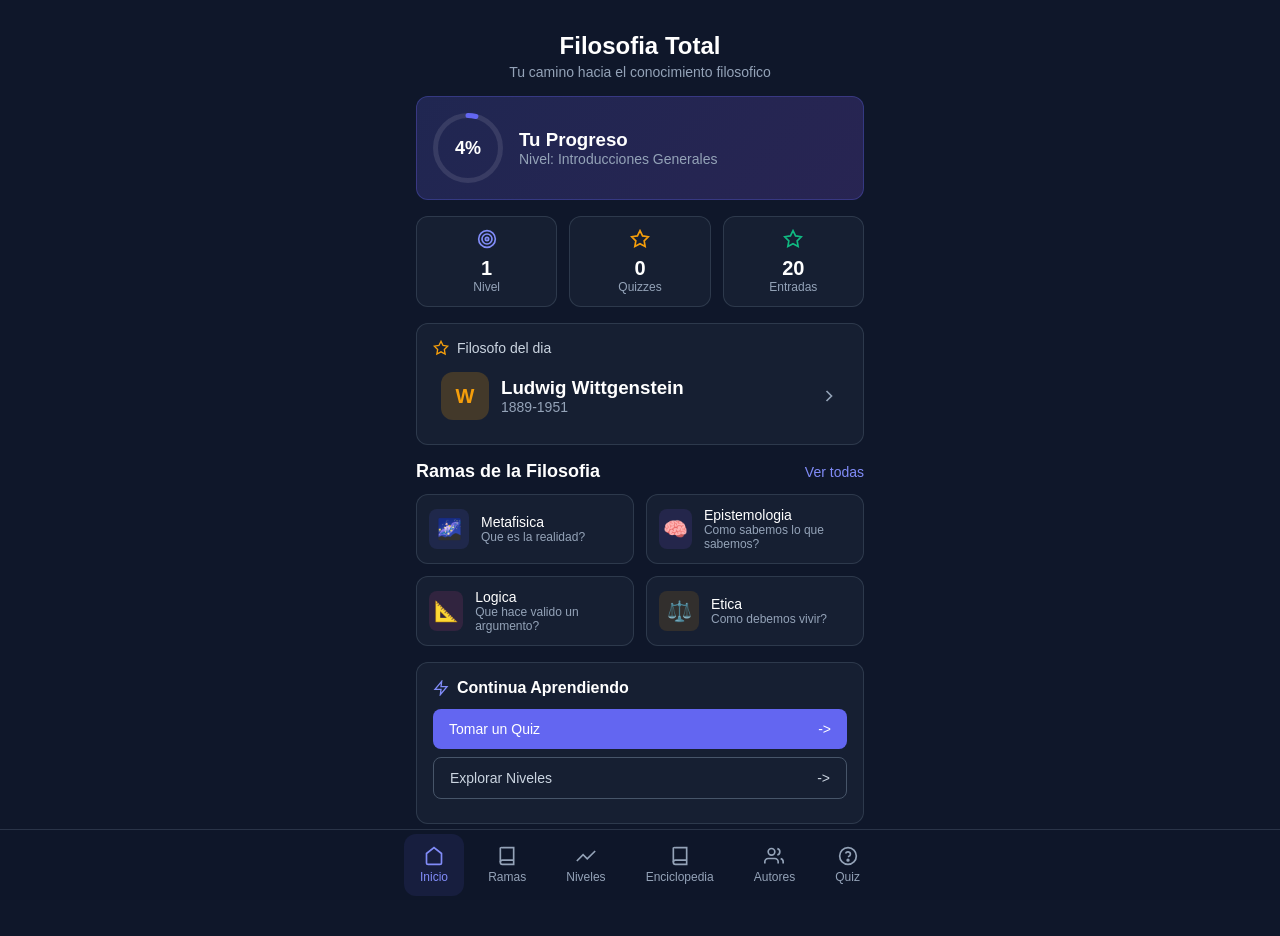
==== commit fa462018: "Restore: volver a la versión que funcionaba (daba3bf)" ====
--- a/index.html
+++ b/index.html
@@ -2,7 +2,7 @@
 <html lang="es">
 <head>
   <meta charset="UTF-8">
-  <meta name="viewport" content="width=device-width, initial-scale=1, maximum-scale=1, user-scalable=no">
+  <meta name="viewport" content="width=device-width, initial-scale=1.0, maximum-scale=1.0, user-scalable=no">
   <meta name="theme-color" content="#6366f1">
   <meta name="mobile-web-app-capable" content="yes">
   <meta name="apple-mobile-web-app-capable" content="yes">
@@ -13,33 +13,29 @@
   <link rel="manifest" href="manifest.json">
   <link rel="icon" href="icons/icon-192x192.png">
   <style>
-    * { margin: 0; padding: 0; box-sizing: border-box; }
-    
+    * { margin: 0; padding:0; box-sizing:border-box; }
     body {
-      font-family: -apple-system, BlinkMacSystemFont, 'Segoe UI', Roboto, 'Helvetica Neue', Arial, sans-serif;
+      font-family: -apple-system, BlinkMacSystemFont, 'Segoe UI', Roboto, sans-serif;
       background: #0f172a;
       color: white;
       min-height: 100vh;
-      padding-bottom: 70px;
-    }
-    
+      padding-bottom: 80px;
+    }
     .container { max-width: 480px; margin: 0 auto; padding: 16px; }
-    
-    .header { text-align: center; padding: 16px 0; margin-bottom: 8px; }
+    .header { text-align: center; padding: 16px 0; }
     .header h1 { font-size: 1.5rem; font-weight: bold; margin-bottom: 4px; }
     .header p { color: #94a3b8; font-size: 0.875rem; }
     
     .card {
       background: rgba(30, 41, 59, 0.5);
-      border: 1px solid rgba(51, 65, 85, 0.5);
-      border-radius: 12px;
+      border: 1px solid rgba(71, 85, 105, 0.5);
+      border-radius: 12px;
+      padding: 16px;
       margin-bottom: 16px;
     }
     
-    .card-body { padding: 16px; }
-    
     .progress-card {
-      background: linear-gradient(135deg, rgba(79, 70, 229, 0.2), rgba(147, 51, 234, 0.2));
+      background: linear-gradient(135deg, rgba(99, 102, 241, 0.2), rgba(139, 92, 246, 0.2));
       border-color: rgba(99, 102, 241, 0.3);
     }
     
@@ -62,7 +58,7 @@
     }
     .stat-card {
       background: rgba(30, 41, 59, 0.5);
-      border: 1px solid rgba(51, 65, 85, 0.5);
+      border: 1px solid rgba(71, 85, 105, 0.5);
       border-radius: 12px;
       padding: 12px;
       text-align: center;
@@ -79,6 +75,41 @@
       justify-content: space-between;
       align-items: center;
     }
+    .section-title button {
+      background: none;
+      border: none;
+      color: #818cf8;
+      font-size: 0.875rem;
+      cursor: pointer;
+      display: flex;
+      align-items: center;
+    }
+    
+    .branches-grid { display: grid; grid-template-columns: repeat(2, 1fr); gap: 12px; }
+    .branch-card {
+      background: rgba(30, 41, 59, 0.5);
+      border: 1px solid rgba(71, 85, 105, 0.5);
+      border-radius: 12px;
+      padding: 12px;
+      display: flex;
+      align-items: center;
+      gap: 12px;
+      cursor: pointer;
+      transition: background 0.2s;
+    }
+    .branch-card:hover { background: rgba(30, 41, 59, 0.7); }
+    .branch-card:active { transform: scale(0.98); }
+    .branch-icon {
+      width: 40px;
+      height: 40px;
+      border-radius: 8px;
+      display: flex;
+      align-items: center;
+      justify-content: center;
+      font-size: 1.25rem;
+    }
+    .branch-info h3 { font-size: 0.875rem; font-weight: 500; }
+    .branch-info p { font-size: 0.75rem; color: #94a3b8; }
     
     .btn {
       width: 100%;
@@ -92,49 +123,60 @@
       align-items: center;
       margin-bottom: 8px;
     }
-    .btn-primary { background: #4f46e5; border: none; color: white; }
-    .btn-primary:hover { background: #4338ca; }
+    .btn-primary { background: #6366f1; border: none; color: white; }
+    .btn-primary:hover { background: #4f46e5; }
+    .btn-primary:active { transform: scale(0.98); }
     .btn-secondary { background: transparent; border: 1px solid #475569; color: #cbd5e1; }
     .btn-secondary:hover { background: rgba(30, 41, 59, 0.5); }
-    .btn-link { background: none; border: none; color: #818cf8; cursor: pointer; font-size: 0.875rem; display: flex; align-items: center; }
-    .btn-link:hover { color: #a5b4fc; }
-    
-    .branches-grid { display: grid; grid-template-columns: repeat(2, 1fr); gap: 12px; margin-bottom: 16px; }
-    .branch-card {
-      background: rgba(30, 41, 59, 0.5);
-      border: 1px solid rgba(51, 65, 85, 0.5);
-      border-radius: 12px;
-      padding: 12px;
+    
+    .bottom-nav {
+      position: fixed;
+      bottom: 0;
+      left: 0;
+      right: 0;
+      background: rgba(15, 23, 42, 0.95);
+      backdrop-filter: blur(10px);
+      border-top: 1px solid rgba(71, 85, 105, 0.5);
+      z-index: 1000;
+    }
+    .nav-container {
+      max-width: 480px;
+      margin: 0 auto;
+      display: flex;
+      justify-content: space-around;
+      padding: 4px 0;
+    }
+    .nav-item {
+      background: none;
+      border: none;
+      padding: 12px 16px;
+      display: flex;
+      flex-direction: column;
+      align-items: center;
+      color: #94a3b8;
+      cursor: pointer;
+      border-radius: 12px;
+      transition: all 0.2s;
+    }
+    .nav-item:hover { color: #e2e8f0; }
+    .nav-item:active { transform: scale(0.95); }
+    .nav-item.active { color: #818cf8; background: rgba(99, 102, 241, 0.1); }
+    .nav-item svg { width: 20px; height: 20px; }
+    .nav-item span { font-size: 0.75rem; margin-top: 4px; }
+    
+    .page { display: none; }
+    .page.active { display: block; }
+    
+    .philosopher-card {
       display: flex;
       align-items: center;
       gap: 12px;
-      cursor: pointer;
-      transition: background 0.2s;
-    }
-    .branch-card:hover { background: rgba(30, 41, 59, 0.7); }
-    .branch-icon {
-      width: 40px;
-      height: 40px;
-      border-radius: 8px;
-      display: flex;
-      align-items: center;
-      justify-content: center;
-      font-size: 1.25rem;
-    }
-    .branch-info h3 { font-size: 0.875rem; font-weight: 500; }
-    .branch-info p { font-size: 0.75rem; color: #94a3b8; overflow: hidden; text-overflow: ellipsis; white-space: nowrap; }
-    
-    .item-card {
-      display: flex;
-      align-items: center;
-      gap: 12px;
-      padding: 12px;
-      border-radius: 12px;
-      cursor: pointer;
-      transition: background 0.2s;
-    }
-    .item-card:hover { background: rgba(30, 41, 59, 0.5); }
-    
+      padding: 8px;
+      border-radius: 12px;
+      cursor: pointer;
+    }
+    .philosopher-card:hover { background: rgba(30, 41, 59, 0.5); }
+    .philosopher-card:active { transform: scale(0.98); }
     .avatar {
       width: 48px;
       height: 48px;
@@ -145,10 +187,24 @@
       font-size: 1.25rem;
       font-weight: bold;
     }
-    .item-info { flex: 1; }
-    .item-info h3 { font-weight: 600; font-size: 0.875rem; }
-    .item-info p { font-size: 0.75rem; color: #94a3b8; }
-    
+    .philosopher-info { flex: 1; }
+    .philosopher-info h3 { font-weight: 600; }
+    .philosopher-info p { font-size: 0.875rem; color: #94a3b8; }
+    
+    .entry-card {
+      display: flex;
+      align-items: center;
+      gap: 12px;
+      padding: 12px;
+      border-radius: 12px;
+      background: rgba(30, 41, 59, 0.5);
+      border: 1px solid rgba(71, 85, 105, 0.5);
+      margin-bottom: 12px;
+      cursor: pointer;
+      transition: all 0.2s;
+    }
+    .entry-card:hover { background: rgba(30, 41, 59, 0.7); }
+    .entry-card:active { transform: scale(0.98); }
     .level-badge {
       width: 40px;
       height: 40px;
@@ -159,6 +215,9 @@
       font-size: 0.875rem;
       font-weight: bold;
     }
+    .entry-info { flex: 1; }
+    .entry-info h3 { font-size: 0.875rem; font-weight: 500; }
+    .entry-info p { font-size: 0.75rem; color: #94a3b8; }
     
     .level-card {
       padding: 16px;
@@ -167,14 +226,18 @@
       display: flex;
       align-items: center;
       gap: 12px;
-    }
+      cursor: pointer;
+      transition: all 0.2s;
+    }
+    .level-card:hover { opacity: 0.8; }
+    .level-card:active { transform: scale(0.98); }
     .level-card.active {
       background: rgba(99, 102, 241, 0.2);
       border: 1px solid rgba(99, 102, 241, 0.5);
     }
     .level-card:not(.active) {
       background: rgba(30, 41, 59, 0.5);
-      border: 1px solid rgba(51, 65, 85, 0.5);
+      border: 1px solid rgba(71, 85, 105, 0.5);
     }
     .level-number {
       width: 40px;
@@ -188,7 +251,7 @@
     .level-card.active .level-number { background: #6366f1; color: white; }
     .level-card:not(.active) .level-number { background: #334155; color: #94a3b8; }
     .level-info { flex: 1; }
-    .level-info h3 { font-weight: 500; font-size: 0.875rem; }
+    .level-info h3 { font-weight: 500; }
     .level-info p { font-size: 0.75rem; color: #94a3b8; }
     .active-badge {
       font-size: 0.75rem;
@@ -198,73 +261,127 @@
       border-radius: 4px;
     }
 
-    .bottom-nav {
+    .search-box { position: relative; margin-bottom: 16px; }
+    .search-box input {
+      width: 100%;
+      padding: 8px 16px 8px 40px;
+      background: rgba(30, 41, 59, 0.5);
+      border: 1px solid rgba(71, 85, 105, 0.5);
+      border-radius: 8px;
+      color: white;
+      font-size: 0.875rem;
+    }
+    .search-box input::placeholder { color: #64748b; }
+    .search-box input:focus { outline: none; border-color: #6366f1; }
+    .search-box svg {
+      position: absolute;
+      left: 12px;
+      top: 50%;
+      transform: translateY(-50%);
+      color: #64748b;
+      width: 16px;
+      height: 16px;
+    }
+
+    .full-branch-card {
+      padding: 16px;
+      border-radius: 12px;
+      background: rgba(30, 41, 59, 0.5);
+      border: 1px solid rgba(71, 85, 105, 0.5);
+      margin-bottom: 12px;
+      cursor: pointer;
+      transition: all 0.2s;
+    }
+    .full-branch-card:hover { background: rgba(30, 41, 59, 0.7); }
+    .full-branch-card:active { transform: scale(0.98); }
+    
+    .author-card {
+      padding: 12px;
+      border-radius: 12px;
+      background: rgba(30, 41, 59, 0.5);
+      border: 1px solid rgba(71, 85, 105, 0.5);
+      margin-bottom: 12px;
+      cursor: pointer;
+      transition: all 0.2s;
+    }
+    .author-card:hover { background: rgba(30, 41, 59, 0.7); }
+    .author-card:active { transform: scale(0.98); }
+
+    /* Modal */
+    .modal-overlay {
       position: fixed;
-      bottom: 0;
+      top: 0;
       left: 0;
       right: 0;
-      background: rgba(15, 23, 42, 0.95);
-      backdrop-filter: blur(10px);
-      border-top: 1px solid rgba(51, 65, 85, 0.5);
-      z-index: 1000;
-    }
-    .nav-container {
-      max-width: 480px;
-      margin: 0 auto;
-      display: flex;
-      justify-content: space-around;
-      padding: 4px 0;
-    }
-    .nav-item {
+      bottom: 0;
+      background: rgba(0,0,0,0.7);
+      z-index: 2000;
+      display: none;
+      align-items: center;
+      justify-content: center;
+      padding: 20px;
+    }
+    .modal-overlay.active { display: flex; }
+    .modal {
+      background: #1e293b;
+      border-radius: 16px;
+      max-width: 400px;
+      width: 100%;
+      max-height: 80vh;
+      overflow-y: auto;
+      border: 1px solid rgba(71, 85, 105, 0.5);
+    }
+    .modal-header {
+      padding: 16px;
+      border-bottom: 1px solid rgba(71, 85, 105, 0.5);
+      display: flex;
+      justify-content: space-between;
+      align-items: center;
+    }
+    .modal-header h2 { font-size: 1.125rem; }
+    .modal-close {
       background: none;
       border: none;
-      padding: 12px 16px;
-      display: flex;
-      flex-direction: column;
-      align-items: center;
       color: #94a3b8;
       cursor: pointer;
-      border-radius: 12px;
-      transition: all 0.2s;
-    }
-    .nav-item:hover { color: #e2e8f0; }
-    .nav-item.active { color: #818cf8; background: rgba(99, 102, 241, 0.1); }
-    .nav-item svg { width: 20px; height: 20px; }
-    .nav-item span { font-size: 0.75rem; margin-top: 4px; }
-    
-    .page { display: none; }
-    .page.active { display: block; }
-    
-    .text-muted { color: #94a3b8; }
-    .text-indigo { color: #818cf8; }
-    .text-amber { color: #f59e0b; }
-    .text-green { color: #10b981; }
+      padding: 4px;
+    }
+    .modal-close:hover { color: white; }
+    .modal-body { padding: 16px; }
+    .modal-body p { color: #94a3b8; font-size: 0.875rem; margin-bottom: 12px; }
+    .modal-body h4 { font-size: 0.875rem; margin-bottom: 8px; color: #cbd5e1; }
+    .tag {
+      display: inline-block;
+      padding: 4px 8px;
+      background: rgba(99, 102, 241, 0.2);
+      color: #a5b4fc;
+      border-radius: 4px;
+      font-size: 0.75rem;
+      margin: 2px;
+    }
   </style>
 </head>
 <body>
-
-  <!-- HOME PAGE -->
+  <!-- Home Page -->
   <div id="page-home" class="page active">
     <div class="container">
       <div class="header">
-        <h1>Filosofía Total</h1>
-        <p>Tu camino hacia el conocimiento filosófico</p>
+        <h1>Filosofia Total</h1>
+        <p>Tu camino hacia el conocimiento filosofico</p>
       </div>
 
       <div class="card progress-card">
-        <div class="card-body">
-          <div style="display: flex; align-items: center; gap: 16px;">
-            <div class="progress-circle">
-              <svg width="70" height="70">
-                <circle cx="35" cy="35" r="32.5" stroke="rgba(255,255,255,0.1)" stroke-width="5" fill="none"/>
-                <circle cx="35" cy="35" r="32.5" stroke="#6366f1" stroke-width="5" fill="none" stroke-linecap="round" stroke-dasharray="204" stroke-dashoffset="196"/>
-              </svg>
-              <span>4%</span>
-            </div>
-            <div>
-              <h3>Tu Progreso</h3>
-              <p class="text-muted" style="font-size: 0.875rem;">Nivel: Introducciones Generales</p>
-            </div>
+        <div style="display: flex; align-items: center; gap: 16px;">
+          <div class="progress-circle">
+            <svg width="70" height="70">
+              <circle cx="35" cy="35" r="32.5" stroke="rgba(255,255,255,0.1)" stroke-width="5" fill="none"/>
+              <circle cx="35" cy="35" r="32.5" stroke="#6366f1" stroke-width="5" fill="none" stroke-linecap="round" stroke-dasharray="204" stroke-dashoffset="196"/>
+            </svg>
+            <span>4%</span>
+          </div>
+          <div>
+            <h3>Tu Progreso</h3>
+            <p style="color: #94a3b8; font-size: 0.875rem;">Nivel: Introducciones Generales</p>
           </div>
         </div>
       </div>
@@ -276,242 +393,120 @@
           <div class="label">Nivel</div>
         </div>
         <div class="stat-card">
-          <svg viewBox="0 0 24 24" fill="none" stroke="#f59e0b" stroke-width="2"><circle cx="12" cy="8" r="6"/><path d="m15.477 12.89 1.515 8.526a.5.5 0 0 1-.81.47l-3.58-2.687a1 1 0 0 0-1.197 0l-3.586 2.686a.5.5 0 0 1-.81-.469l1.514-8.526"/></svg>
+          <svg viewBox="0 0 24 24" fill="none" stroke="#f59e0b" stroke-width="2"><path d="M12 2l3.09 6.26L22 9.27l-5 4.87 1.18 6.88L12 17.77l-6.18 3.25L7 14.14 2 9.27l6.91-1.01L12 2z"/></svg>
           <div class="value">0</div>
           <div class="label">Quizzes</div>
         </div>
         <div class="stat-card">
-          <svg viewBox="0 0 24 24" fill="none" stroke="#10b981" stroke-width="2"><path d="M9.937 15.5A2 2 0 0 0 8.5 14.063l-6.135-1.582a.5.5 0 0 1 0-.962L8.5 9.936A2 2 0 0 0 9.937 8.5l1.582-6.135a.5.5 0 0 1 .963 0L14.063 8.5A2 2 0 0 0 15.5 9.937l6.135 1.581a.5.5 0 0 1 0 .964L15.5 14.063a2 2 0 0 0-1.437 1.437l-1.582 6.135a.5.5 0 0 1-.963 0z"/></svg>
+          <svg viewBox="0 0 24 24" fill="none" stroke="#10b981" stroke-width="2"><path d="M12 2l3.09 6.26L22 9.27l-5 4.87 1.18 6.88L12 17.77l-6.18 3.25L7 14.14 2 9.27l6.91-1.01L12 2z"/></svg>
           <div class="value">20</div>
           <div class="label">Entradas</div>
         </div>
       </div>
 
       <div class="card">
-        <div class="card-body" style="padding-bottom: 8px; border-bottom: 1px solid rgba(51, 65, 85, 0.5);">
-          <div style="display: flex; align-items: center; gap: 8px;">
-            <svg width="16" height="16" viewBox="0 0 24 24" fill="none" stroke="#f59e0b" stroke-width="2"><path d="M9.937 15.5A2 2 0 0 0 8.5 14.063l-6.135-1.582a.5.5 0 0 1 0-.962L8.5 9.936A2 2 0 0 0 9.937 8.5l1.582-6.135a.5.5 0 0 1 .963 0L14.063 8.5A2 2 0 0 0 15.5 9.937l6.135 1.581a.5.5 0 0 1 0 .964L15.5 14.063a2 2 0 0 0-1.437 1.437l-1.582 6.135a.5.5 0 0 1-.963 0z"/></svg>
-            <span style="font-size: 0.875rem; color: #cbd5e1;">Filósofo del día</span>
+        <div style="display: flex; align-items: center; gap: 8px; margin-bottom: 8px;">
+          <svg width="16" height="16" viewBox="0 0 24 24" fill="none" stroke="#f59e0b" stroke-width="2"><path d="M12 2l3.09 6.26L22 9.27l-5 4.87 1.18 6.88L12 17.77l-6.18 3.25L7 14.14 2 9.27l6.91-1.01L12 2z"/></svg>
+          <span style="font-size: 0.875rem; color: #cbd5e1;">Filosofo del dia</span>
+        </div>
+        <div class="philosopher-card" onclick="openAuthorModal(4)">
+          <div class="avatar" style="background: rgba(245, 158, 11, 0.2); color: #f59e0b;">W</div>
+          <div class="philosopher-info">
+            <h3>Ludwig Wittgenstein</h3>
+            <p>1889-1951</p>
           </div>
-        </div>
-        <div class="card-body">
-          <div class="item-card" data-action="show-author" data-id="wittgenstein">
-            <div class="avatar" style="background: linear-gradient(135deg, rgba(245, 158, 11, 0.2), rgba(249, 115, 22, 0.2)); color: #f59e0b;">W</div>
-            <div class="item-info">
-              <h3>Ludwig Wittgenstein</h3>
-              <p>1889-1951</p>
-            </div>
-            <svg width="20" height="20" viewBox="0 0 24 24" fill="none" stroke="#94a3b8" stroke-width="2"><path d="M9 18l6-6-6-6"/></svg>
-          </div>
+          <svg width="20" height="20" viewBox="0 0 24 24" fill="none" stroke="#94a3b8" stroke-width="2"><path d="M9 18l6-6-6-6"/></svg>
         </div>
       </div>
 
       <div class="section-title">
-        <span>Ramas de la Filosofía</span>
-        <button class="btn-link" data-action="nav" data-page="branches">
-          Ver todas
-          <svg width="16" height="16" viewBox="0 0 24 24" fill="none" stroke="currentColor" stroke-width="2"><path d="M9 18l6-6-6-6"/></svg>
+        <span>Ramas de la Filosofia</span>
+        <button onclick="showPage('branches')">Ver todas</button>
+      </div>
+      <div class="branches-grid" id="branches-preview"></div>
+
+      <div class="card" style="margin-top: 16px;">
+        <div style="display: flex; align-items: center; gap: 8px; margin-bottom: 12px;">
+          <svg width="16" height="16" viewBox="0 0 24 24" fill="none" stroke="#818cf8" stroke-width="2"><path d="M13 2L3 14h9l-1 8 10-12h-9l1-8z"/></svg>
+          <span style="font-weight: 600;">Continua Aprendiendo</span>
+        </div>
+        <button class="btn btn-primary" onclick="showPage('quiz')">
+          <span>Tomar un Quiz</span>
+          <span>-></span>
         </button>
-      </div>
-      
-      <div class="branches-grid">
-        <div class="branch-card" data-action="nav" data-page="branches">
-          <div class="branch-icon" style="background: rgba(99, 102, 241, 0.2);">🌌</div>
-          <div class="branch-info"><h3>Metafísica</h3><p>¿Qué es la realidad?</p></div>
-        </div>
-        <div class="branch-card" data-action="nav" data-page="branches">
-          <div class="branch-icon" style="background: rgba(139, 92, 246, 0.2);">🧠</div>
-          <div class="branch-info"><h3>Epistemología</h3><p>¿Cómo sabemos?</p></div>
-        </div>
-        <div class="branch-card" data-action="nav" data-page="branches">
-          <div class="branch-icon" style="background: rgba(236, 72, 153, 0.2);">📐</div>
-          <div class="branch-info"><h3>Lógica</h3><p>Argumentos válidos</p></div>
-        </div>
-        <div class="branch-card" data-action="nav" data-page="branches">
-          <div class="branch-icon" style="background: rgba(245, 158, 11, 0.2);">⚖️</div>
-          <div class="branch-info"><h3>Ética</h3><p>¿Cómo debemos vivir?</p></div>
-        </div>
-      </div>
-
-      <div class="card">
-        <div class="card-body">
-          <div style="display: flex; align-items: center; gap: 8px; margin-bottom: 12px;">
-            <svg width="16" height="16" viewBox="0 0 24 24" fill="none" stroke="#818cf8" stroke-width="2"><path d="M4 14a1 1 0 0 1-.78-1.63l9.9-10.2a.5.5 0 0 1 .86.46l-1.92 6.02A1 1 0 0 0 13 10h7a1 1 0 0 1 .78 1.63l-9.9 10.2a.5.5 0 0 1-.86-.46l1.92-6.02A1 1 0 0 0 11 14z"/></svg>
-            <span style="font-weight: 600;">Continúa Aprendiendo</span>
-          </div>
-          <button class="btn btn-primary" data-action="nav" data-page="quiz">
-            <span>Tomar un Quiz</span>
-            <span>→</span>
-          </button>
-          <button class="btn btn-secondary" data-action="nav" data-page="levels">
-            <span>Explorar Niveles</span>
-            <span>→</span>
-          </button>
-        </div>
+        <button class="btn btn-secondary" onclick="showPage('levels')">
+          <span>Explorar Niveles</span>
+          <span>-></span>
+        </button>
       </div>
     </div>
   </div>
 
-  <!-- BRANCHES PAGE -->
+  <!-- Branches Page -->
   <div id="page-branches" class="page">
     <div class="container">
       <div class="header">
-        <h1>Ramas de la Filosofía</h1>
-        <p>Explora las áreas del pensamiento filosófico</p>
-      </div>
-      
-      <div class="branches-grid" style="grid-template-columns: 1fr;">
-        <div class="branch-card" style="padding: 16px;" data-action="show-branch" data-id="metaphysics">
-          <div class="branch-icon" style="width: 48px; height: 48px; font-size: 1.5rem; background: rgba(99, 102, 241, 0.2);">🌌</div>
-          <div class="branch-info"><h3 style="font-size: 1rem;">Metafísica</h3><p>¿Qué es la realidad?</p></div>
-        </div>
-        <div class="branch-card" style="padding: 16px;" data-action="show-branch" data-id="epistemology">
-          <div class="branch-icon" style="width: 48px; height: 48px; font-size: 1.5rem; background: rgba(139, 92, 246, 0.2);">🧠</div>
-          <div class="branch-info"><h3 style="font-size: 1rem;">Epistemología</h3><p>¿Cómo sabemos lo que sabemos?</p></div>
-        </div>
-        <div class="branch-card" style="padding: 16px;" data-action="show-branch" data-id="logic">
-          <div class="branch-icon" style="width: 48px; height: 48px; font-size: 1.5rem; background: rgba(236, 72, 153, 0.2);">📐</div>
-          <div class="branch-info"><h3 style="font-size: 1rem;">Lógica</h3><p>¿Qué hace que un argumento sea válido?</p></div>
-        </div>
-        <div class="branch-card" style="padding: 16px;" data-action="show-branch" data-id="ethics">
-          <div class="branch-icon" style="width: 48px; height: 48px; font-size: 1.5rem; background: rgba(245, 158, 11, 0.2);">⚖️</div>
-          <div class="branch-info"><h3 style="font-size: 1rem;">Ética</h3><p>¿Cómo debemos vivir?</p></div>
-        </div>
-        <div class="branch-card" style="padding: 16px;" data-action="show-branch" data-id="aesthetics">
-          <div class="branch-icon" style="width: 48px; height: 48px; font-size: 1.5rem; background: rgba(16, 185, 129, 0.2);">🎨</div>
-          <div class="branch-info"><h3 style="font-size: 1rem;">Estética</h3><p>¿Qué es la belleza?</p></div>
-        </div>
-        <div class="branch-card" style="padding: 16px;" data-action="show-branch" data-id="political">
-          <div class="branch-icon" style="width: 48px; height: 48px; font-size: 1.5rem; background: rgba(239, 68, 68, 0.2);">🏛️</div>
-          <div class="branch-info"><h3 style="font-size: 1rem;">Filosofía Política</h3><p>¿Cómo debemos organizarnos?</p></div>
-        </div>
-      </div>
+        <h1>Ramas de la Filosofia</h1>
+        <p>Explora las areas del pensamiento filosofico</p>
+      </div>
+      <div id="branches-full"></div>
     </div>
   </div>
 
-  <!-- LEVELS PAGE -->
+  <!-- Levels Page -->
   <div id="page-levels" class="page">
     <div class="container">
       <div class="header">
         <h1>10 Niveles de Conocimiento</h1>
-        <p>Progresión estructurada del aprendizaje</p>
-      </div>
-      
-      <div class="level-card active" data-action="show-level" data-id="1">
-        <div class="level-number">1</div>
-        <div class="level-info"><h3>Introducciones Generales</h3><p>Conceptos básicos y panorámica general</p></div>
-        <span class="active-badge">Activo</span>
-      </div>
-      <div class="level-card" data-action="show-level" data-id="2">
-        <div class="level-number">2</div>
-        <div class="level-info"><h3>Pensadores Fundacionales</h3><p>Los primeros filósofos de Grecia</p></div>
-      </div>
-      <div class="level-card" data-action="show-level" data-id="3">
-        <div class="level-number">3</div>
-        <div class="level-info"><h3>Filosofía Medieval</h3><p>La síntesis entre fe y razón</p></div>
-      </div>
-      <div class="level-card" data-action="show-level" data-id="4">
-        <div class="level-number">4</div>
-        <div class="level-info"><h3>Racionalismo y Empirismo</h3><p>El debate sobre el conocimiento</p></div>
-      </div>
-      <div class="level-card" data-action="show-level" data-id="5">
-        <div class="level-number">5</div>
-        <div class="level-info"><h3>Kant y el Idealismo</h3><p>La revolución copernicana</p></div>
-      </div>
-      <div class="level-card" data-action="show-level" data-id="6">
-        <div class="level-number">6</div>
-        <div class="level-info"><h3>Filosofía del siglo XIX</h3><p>Marx, Nietzsche y nuevos paradigmas</p></div>
-      </div>
-      <div class="level-card" data-action="show-level" data-id="7">
-        <div class="level-number">7</div>
-        <div class="level-info"><h3>Filosofía Analítica</h3><p>El giro lingüístico</p></div>
-      </div>
-      <div class="level-card" data-action="show-level" data-id="8">
-        <div class="level-number">8</div>
-        <div class="level-info"><h3>Fenomenología</h3><p>La experiencia humana</p></div>
-      </div>
-      <div class="level-card" data-action="show-level" data-id="9">
-        <div class="level-number">9</div>
-        <div class="level-info"><h3>Filosofía Contemporánea</h3><p>Debates actuales</p></div>
-      </div>
-      <div class="level-card" data-action="show-level" data-id="10">
-        <div class="level-number">10</div>
-        <div class="level-info"><h3>Maestría Filosófica</h3><p>Síntesis y aplicación</p></div>
-      </div>
+        <p>Progresion estructurada del aprendizaje</p>
+      </div>
+      <div id="levels-list"></div>
     </div>
   </div>
 
-  <!-- ENCYCLOPEDIA PAGE -->
+  <!-- Encyclopedia Page -->
   <div id="page-encyclopedia" class="page">
     <div class="container">
       <div class="header">
         <h1>Enciclopedia Stanford</h1>
-        <p>20 entradas de filosofía</p>
-      </div>
-      
-      <div class="card" data-action="show-entry" data-id="1"><div class="item-card"><div class="level-badge" style="background: rgba(129, 140, 248, 0.2); color: #818cf8;">5</div><div class="item-info"><h3>Pedro Abelardo</h3><p>Ética</p></div></div></div>
-      <div class="card" data-action="show-entry" data-id="2"><div class="item-card"><div class="level-badge" style="background: rgba(16, 185, 129, 0.2); color: #10b981;">3</div><div class="item-info"><h3>Aborto</h3><p>Ética</p></div></div></div>
-      <div class="card" data-action="show-entry" data-id="3"><div class="item-card"><div class="level-badge" style="background: rgba(129, 140, 248, 0.2); color: #818cf8;">6</div><div class="item-info"><h3>Objetos abstractos</h3><p>Metafísica</p></div></div></div>
-      <div class="card" data-action="show-entry" data-id="4"><div class="item-card"><div class="level-badge" style="background: rgba(129, 140, 248, 0.2); color: #818cf8;">5</div><div class="item-info"><h3>Abducción</h3><p>Epistemología</p></div></div></div>
-      <div class="card" data-action="show-entry" data-id="5"><div class="item-card"><div class="level-badge" style="background: rgba(129, 140, 248, 0.2); color: #818cf8;">5</div><div class="item-info"><h3>Escepticismo académico</h3><p>Epistemología</p></div></div></div>
-      <div class="card" data-action="show-entry" data-id="6"><div class="item-card"><div class="level-badge" style="background: rgba(129, 140, 248, 0.2); color: #818cf8;">6</div><div class="item-info"><h3>Accidente</h3><p>Metafísica</p></div></div></div>
-      <div class="card" data-action="show-entry" data-id="7"><div class="item-card"><div class="level-badge" style="background: rgba(129, 140, 248, 0.2); color: #818cf8;">5</div><div class="item-info"><h3>Teoría de la acción</h3><p>Filosofía de la Mente</p></div></div></div>
-      <div class="card" data-action="show-entry" data-id="8"><div class="item-card"><div class="level-badge" style="background: rgba(245, 158, 11, 0.2); color: #f59e0b;">8</div><div class="item-info"><h3>Actualismo</h3><p>Metafísica</p></div></div></div>
-      <div class="card" data-action="show-entry" data-id="9"><div class="item-card"><div class="level-badge" style="background: rgba(129, 140, 248, 0.2); color: #818cf8;">4</div><div class="item-info"><h3>Adam Smith</h3><p>Ética</p></div></div></div>
-      <div class="card" data-action="show-entry" data-id="10"><div class="item-card"><div class="level-badge" style="background: rgba(16, 185, 129, 0.2); color: #10b981;">3</div><div class="item-info"><h3>Estética</h3><p>Estética</p></div></div></div>
-      <div class="card" data-action="show-entry" data-id="11"><div class="item-card"><div class="level-badge" style="background: rgba(129, 140, 248, 0.2); color: #818cf8;">5</div><div class="item-info"><h3>Filosofía africana</h3><p>Comparada</p></div></div></div>
-      <div class="card" data-action="show-entry" data-id="12"><div class="item-card"><div class="level-badge" style="background: rgba(129, 140, 248, 0.2); color: #818cf8;">5</div><div class="item-info"><h3>Agencia</h3><p>Filosofía de la Mente</p></div></div></div>
-      <div class="card" data-action="show-entry" data-id="13"><div class="item-card"><div class="level-badge" style="background: rgba(129, 140, 248, 0.2); color: #818cf8;">4</div><div class="item-info"><h3>Akrasia</h3><p>Ética</p></div></div></div>
-      <div class="card" data-action="show-entry" data-id="14"><div class="item-card"><div class="level-badge" style="background: rgba(129, 140, 248, 0.2); color: #818cf8;">5</div><div class="item-info"><h3>Alberto Magno</h3><p>Metafísica</p></div></div></div>
-      <div class="card" data-action="show-entry" data-id="15"><div class="item-card"><div class="level-badge" style="background: rgba(129, 140, 248, 0.2); color: #818cf8;">5</div><div class="item-info"><h3>Al-Ghazali</h3><p>Epistemología</p></div></div></div>
-      <div class="card" data-action="show-entry" data-id="16"><div class="item-card"><div class="level-badge" style="background: rgba(129, 140, 248, 0.2); color: #818cf8;">4</div><div class="item-info"><h3>Sesgo algorítmico</h3><p>Ética</p></div></div></div>
-      <div class="card" data-action="show-entry" data-id="17"><div class="item-card"><div class="level-badge" style="background: rgba(129, 140, 248, 0.2); color: #818cf8;">6</div><div class="item-info"><h3>Analogía</h3><p>Lógica</p></div></div></div>
-      <div class="card" data-action="show-entry" data-id="18"><div class="item-card"><div class="level-badge" style="background: rgba(129, 140, 248, 0.2); color: #818cf8;">4</div><div class="item-info"><h3>Anarquismo</h3><p>Política</p></div></div></div>
-      <div class="card" data-action="show-entry" data-id="19"><div class="item-card"><div class="level-badge" style="background: rgba(129, 140, 248, 0.2); color: #818cf8;">5</div><div class="item-info"><h3>Escepticismo antiguo</h3><p>Epistemología</p></div></div></div>
-      <div class="card" data-action="show-entry" data-id="20"><div class="item-card"><div class="level-badge" style="background: rgba(129, 140, 248, 0.2); color: #818cf8;">4</div><div class="item-info"><h3>Consciencia animal</h3><p>Filosofía de la Mente</p></div></div></div>
+        <p>20 entradas de filosofia</p>
+      </div>
+      <div class="search-box">
+        <svg viewBox="0 0 24 24" fill="none" stroke="currentColor" stroke-width="2"><circle cx="11" cy="11" r="8"/><path d="M21 21l-4.35-4.35"/></svg>
+        <input type="text" placeholder="Buscar entradas..." id="search-input" oninput="filterEntries()">
+      </div>
+      <div id="entries-list"></div>
     </div>
   </div>
 
-  <!-- AUTHORS PAGE -->
+  <!-- Authors Page -->
   <div id="page-authors" class="page">
     <div class="container">
       <div class="header">
-        <h1>Filósofos Destacados</h1>
-        <p>10 filósofos en la base de datos</p>
-      </div>
-      
-      <div class="card" data-action="show-author" data-id="plato"><div class="item-card"><div class="avatar" style="background: rgba(99, 102, 241, 0.2); color: #818cf8;">P</div><div class="item-info"><h3>Platón</h3><p>-428 a -348 | Antigüedad</p></div><svg width="20" height="20" viewBox="0 0 24 24" fill="none" stroke="#94a3b8" stroke-width="2"><path d="M9 18l6-6-6-6"/></svg></div></div>
-      <div class="card" data-action="show-author" data-id="aristotle"><div class="item-card"><div class="avatar" style="background: rgba(99, 102, 241, 0.2); color: #818cf8;">A</div><div class="item-info"><h3>Aristóteles</h3><p>-384 a -322 | Antigüedad</p></div><svg width="20" height="20" viewBox="0 0 24 24" fill="none" stroke="#94a3b8" stroke-width="2"><path d="M9 18l6-6-6-6"/></svg></div></div>
-      <div class="card" data-action="show-author" data-id="kant"><div class="item-card"><div class="avatar" style="background: rgba(99, 102, 241, 0.2); color: #818cf8;">K</div><div class="item-info"><h3>Immanuel Kant</h3><p>1724-1804 | Modernidad</p></div><svg width="20" height="20" viewBox="0 0 24 24" fill="none" stroke="#94a3b8" stroke-width="2"><path d="M9 18l6-6-6-6"/></svg></div></div>
-      <div class="card" data-action="show-author" data-id="nietzsche"><div class="item-card"><div class="avatar" style="background: rgba(99, 102, 241, 0.2); color: #818cf8;">N</div><div class="item-info"><h3>Friedrich Nietzsche</h3><p>1844-1900 | Siglo XIX</p></div><svg width="20" height="20" viewBox="0 0 24 24" fill="none" stroke="#94a3b8" stroke-width="2"><path d="M9 18l6-6-6-6"/></svg></div></div>
-      <div class="card" data-action="show-author" data-id="wittgenstein"><div class="item-card"><div class="avatar" style="background: rgba(99, 102, 241, 0.2); color: #818cf8;">W</div><div class="item-info"><h3>Ludwig Wittgenstein</h3><p>1889-1951 | Contemporánea</p></div><svg width="20" height="20" viewBox="0 0 24 24" fill="none" stroke="#94a3b8" stroke-width="2"><path d="M9 18l6-6-6-6"/></svg></div></div>
-      <div class="card" data-action="show-author" data-id="hegel"><div class="item-card"><div class="avatar" style="background: rgba(99, 102, 241, 0.2); color: #818cf8;">H</div><div class="item-info"><h3>G.W.F. Hegel</h3><p>1770-1831 | Modernidad</p></div><svg width="20" height="20" viewBox="0 0 24 24" fill="none" stroke="#94a3b8" stroke-width="2"><path d="M9 18l6-6-6-6"/></svg></div></div>
-      <div class="card" data-action="show-author" data-id="sartre"><div class="item-card"><div class="avatar" style="background: rgba(99, 102, 241, 0.2); color: #818cf8;">S</div><div class="item-info"><h3>Jean-Paul Sartre</h3><p>1905-1980 | Contemporánea</p></div><svg width="20" height="20" viewBox="0 0 24 24" fill="none" stroke="#94a3b8" stroke-width="2"><path d="M9 18l6-6-6-6"/></svg></div></div>
-      <div class="card" data-action="show-author" data-id="descartes"><div class="item-card"><div class="avatar" style="background: rgba(99, 102, 241, 0.2); color: #818cf8;">D</div><div class="item-info"><h3>René Descartes</h3><p>1596-1650 | Modernidad</p></div><svg width="20" height="20" viewBox="0 0 24 24" fill="none" stroke="#94a3b8" stroke-width="2"><path d="M9 18l6-6-6-6"/></svg></div></div>
-      <div class="card" data-action="show-author" data-id="aquinas"><div class="item-card"><div class="avatar" style="background: rgba(99, 102, 241, 0.2); color: #818cf8;">T</div><div class="item-info"><h3>Tomás de Aquino</h3><p>1225-1274 | Medieval</p></div><svg width="20" height="20" viewBox="0 0 24 24" fill="none" stroke="#94a3b8" stroke-width="2"><path d="M9 18l6-6-6-6"/></svg></div></div>
-      <div class="card" data-action="show-author" data-id="hume"><div class="item-card"><div class="avatar" style="background: rgba(99, 102, 241, 0.2); color: #818cf8;">H</div><div class="item-info"><h3>David Hume</h3><p>1711-1776 | Modernidad</p></div><svg width="20" height="20" viewBox="0 0 24 24" fill="none" stroke="#94a3b8" stroke-width="2"><path d="M9 18l6-6-6-6"/></svg></div></div>
+        <h1>Filosofos Destacados</h1>
+        <p>10 filosofos en la base de datos</p>
+      </div>
+      <div id="authors-list"></div>
     </div>
   </div>
 
-  <!-- QUIZ PAGE -->
+  <!-- Quiz Page -->
   <div id="page-quiz" class="page">
     <div class="container">
       <div class="header">
-        <h1>Quiz Filosófico</h1>
+        <h1>Quiz Filosofico</h1>
         <p>Pon a prueba tus conocimientos</p>
       </div>
-      
       <div class="card" style="text-align: center; padding: 32px;">
         <div class="avatar" style="background: rgba(99, 102, 241, 0.2); color: #818cf8; width: 80px; height: 80px; margin: 0 auto 16px; font-size: 2rem;">
-          <svg width="40" height="40" viewBox="0 0 24 24" fill="none" stroke="currentColor" stroke-width="2"><circle cx="12" cy="8" r="6"/><path d="m15.477 12.89 1.515 8.526a.5.5 0 0 1-.81.47l-3.58-2.687a1 1 0 0 0-1.197 0l-3.586 2.686a.5.5 0 0 1-.81-.469l1.514-8.526"/></svg>
+          <svg width="40" height="40" viewBox="0 0 24 24" fill="none" stroke="currentColor" stroke-width="2"><path d="M12 2l3.09 6.26L22 9.27l-5 4.87 1.18 6.88L12 17.77l-6.18 3.25L7 14.14 2 9.27l6.91-1.01L12 2z"/></svg>
         </div>
         <h3 style="font-size: 1.125rem; margin-bottom: 8px;">Comienza tu primer Quiz</h3>
-        <p class="text-muted" style="font-size: 0.875rem; margin-bottom: 16px;">Responde preguntas y gana puntos</p>
-        <button class="btn btn-primary" style="justify-content: center;" data-action="start-quiz">
+        <p style="color: #94a3b8; font-size: 0.875rem; margin-bottom: 16px;">Responde preguntas y gana puntos</p>
+        <button class="btn btn-primary" style="justify-content: center;" onclick="startQuiz()">
           <span>Iniciar Quiz</span>
         </button>
       </div>
-      
       <div class="stats-grid" style="margin-top: 16px;">
         <div class="stat-card">
           <div class="value">0</div>
@@ -519,143 +514,121 @@
         </div>
         <div class="stat-card">
           <div class="value">0%</div>
-          <div class="label">Puntuación media</div>
-        </div>
-      </div>
+          <div class="label">Puntuacion media</div>
+        </div>
+      </div>
+    </div>
+  </div>
+
+  <!-- Modal -->
+  <div class="modal-overlay" id="modal-overlay" onclick="closeModal(event)">
+    <div class="modal" onclick="event.stopPropagation()">
+      <div class="modal-header">
+        <h2 id="modal-title">Titulo</h2>
+        <button class="modal-close" onclick="closeModal()">
+          <svg width="20" height="20" viewBox="0 0 24 24" fill="none" stroke="currentColor" stroke-width="2"><path d="M18 6L6 18M6 6l12 12"/></svg>
+        </button>
+      </div>
+      <div class="modal-body" id="modal-body"></div>
     </div>
   </div>
 
   <!-- Bottom Navigation -->
   <nav class="bottom-nav">
     <div class="nav-container">
-      <button class="nav-item active" data-nav="home">
-        <svg viewBox="0 0 24 24" fill="none" stroke="currentColor" stroke-width="2"><path d="M15 21v-8a1 1 0 0 0-1-1h-4a1 1 0 0 0-1 1v8"/><path d="M3 10a2 2 0 0 1 .709-1.528l7-5.999a2 2 0 0 1 2.582 0l7 5.999A2 2 0 0 1 21 10v9a2 2 0 0 1-2 2H5a2 2 0 0 1-2-2z"/></svg>
+      <button class="nav-item active" data-page="home" onclick="showPage('home')">
+        <svg viewBox="0 0 24 24" fill="none" stroke="currentColor" stroke-width="2"><path d="M3 9l9-7 9 7v11a2 2 0 0 1-2 2H5a2 2 0 0 1-2-2z"/></svg>
         <span>Inicio</span>
       </button>
-      <button class="nav-item" data-nav="branches">
-        <svg viewBox="0 0 24 24" fill="none" stroke="currentColor" stroke-width="2"><path d="M12 7v14M3 18a1 1 0 0 1-1-1V4a1 1 0 0 1 1-1h5a4 4 0 0 1 4 4 4 4 0 0 1 4-4h5a1 1 0 0 1 1 1v13a1 1 0 0 1-1 1h-6a3 3 0 0 0-3 3 3 3 0 0 0-3-3z"/></svg>
+      <button class="nav-item" data-page="branches" onclick="showPage('branches')">
+        <svg viewBox="0 0 24 24" fill="none" stroke="currentColor" stroke-width="2"><path d="M4 19.5A2.5 2.5 0 0 1 6.5 17H20"/><path d="M6.5 2H20v20H6.5A2.5 2.5 0 0 1 4 19.5v-17A2.5 2.5 0 0 1 6.5 2z"/></svg>
         <span>Ramas</span>
       </button>
-      <button class="nav-item" data-nav="levels">
-        <svg viewBox="0 0 24 24" fill="none" stroke="currentColor" stroke-width="2"><path d="M16 7h6v6M22 7l-8.5 8.5-5-5L2 17"/></svg>
+      <button class="nav-item" data-page="levels" onclick="showPage('levels')">
+        <svg viewBox="0 0 24 24" fill="none" stroke="currentColor" stroke-width="2"><path d="M23 6l-9.5 9.5-5-5L1 18"/></svg>
         <span>Niveles</span>
       </button>
-      <button class="nav-item" data-nav="encyclopedia">
-        <svg viewBox="0 0 24 24" fill="none" stroke="currentColor" stroke-width="2"><path d="M4 19.5v-15A2.5 2.5 0 0 1 6.5 2H19a1 1 0 0 1 1 1v18a1 1 0 0 1-1 1H6.5a2.5 2.5 0 0 1 0-5H20M8 11h8M8 7h6"/></svg>
+      <button class="nav-item" data-page="encyclopedia" onclick="showPage('encyclopedia')">
+        <svg viewBox="0 0 24 24" fill="none" stroke="currentColor" stroke-width="2"><path d="M4 19.5A2.5 2.5 0 0 1 6.5 17H20"/><path d="M6.5 2H20v20H6.5A2.5 2.5 0 0 1 4 19.5v-17A2.5 2.5 0 0 1 6.5 2z"/></svg>
         <span>Enciclopedia</span>
       </button>
-      <button class="nav-item" data-nav="authors">
-        <svg viewBox="0 0 24 24" fill="none" stroke="currentColor" stroke-width="2"><path d="M16 21v-2a4 4 0 0 0-4-4H6a4 4 0 0 0-4 4v2"/><circle cx="9" cy="7" r="4"/></svg>
+      <button class="nav-item" data-page="authors" onclick="showPage('authors')">
+        <svg viewBox="0 0 24 24" fill="none" stroke="currentColor" stroke-width="2"><path d="M17 21v-2a4 4 0 0 0-4-4H5a4 4 0 0 0-4 4v2"/><circle cx="9" cy="7" r="4"/><path d="M23 21v-2a4 4 0 0 0-3-3.87"/><path d="M16 3.13a4 4 0 0 1 0 7.75"/></svg>
         <span>Autores</span>
       </button>
-      <button class="nav-item" data-nav="quiz">
+      <button class="nav-item" data-page="quiz" onclick="showPage('quiz')">
         <svg viewBox="0 0 24 24" fill="none" stroke="currentColor" stroke-width="2"><circle cx="12" cy="12" r="10"/><path d="M9.09 9a3 3 0 0 1 5.83 1c0 2-3 3-3 3"/><circle cx="12" cy="17" r="1" fill="currentColor"/></svg>
         <span>Quiz</span>
       </button>
     </div>
   </nav>
 
-  <!-- Modal -->
-  <div id="modal" style="display: none; position: fixed; top: 0; left: 0; right: 0; bottom: 0; background: rgba(0,0,0,0.7); z-index: 2000; align-items: center; justify-content: center; padding: 20px;">
-    <div style="background: #1e293b; border-radius: 16px; max-width: 400px; width: 100%; max-height: 80vh; overflow-y: auto; border: 1px solid rgba(51, 65, 85, 0.5);">
-      <div style="padding: 16px; border-bottom: 1px solid rgba(51, 65, 85, 0.5); display: flex; justify-content: space-between; align-items: center;">
-        <h2 id="modal-title" style="font-size: 1.125rem;"></h2>
-        <button id="modal-close" style="background: none; border: none; color: #94a3b8; cursor: pointer; padding: 4px;">
-          <svg width="20" height="20" viewBox="0 0 24 24" fill="none" stroke="currentColor" stroke-width="2"><path d="M18 6L6 18M6 6l12 12"/></svg>
-        </button>
-      </div>
-      <div id="modal-body" style="padding: 16px;"></div>
-    </div>
-  </div>
-
   <script>
     // Data
-    var AUTHORS_DATA = {
-      plato: { name: 'Platón', years: '-428 a -348', era: 'Antigüedad', bio: 'Filósofo griego fundador de la Academia. Teoría de las Ideas, diálogos socráticos.', works: ['La República', 'Fedón', 'El Banquete'] },
-      aristotle: { name: 'Aristóteles', years: '-384 a -322', era: 'Antigüedad', bio: 'Filósofo griego, padre de la lógica formal. Sistematizador del conocimiento.', works: ['Metafísica', 'Ética a Nicómaco', 'Organon'] },
-      kant: { name: 'Immanuel Kant', years: '1724-1804', era: 'Modernidad', bio: 'Filósofo alemán que sintetizó racionalismo y empirismo. Idealismo trascendental.', works: ['Crítica de la razón pura', 'Crítica de la razón práctica'] },
-      nietzsche: { name: 'Friedrich Nietzsche', years: '1844-1900', era: 'Siglo XIX', bio: 'Crítico de la moral tradicional y la religión. Voluntad de poder, superhombre.', works: ['Así habló Zaratustra', 'Más allá del bien y del mal'] },
-      wittgenstein: { name: 'Ludwig Wittgenstein', years: '1889-1951', era: 'Contemporánea', bio: 'Revolucionó la filosofía del lenguaje. Dos etapas: Tractatus e Investigaciones.', works: ['Tractatus Logico-Philosophicus', 'Investigaciones filosóficas'] },
-      hegel: { name: 'G.W.F. Hegel', years: '1770-1831', era: 'Modernidad', bio: 'Idealismo alemán. Dialéctica, espíritu absoluto, historia como progreso.', works: ['Fenomenología del espíritu', 'Ciencia de la lógica'] },
-      sartre: { name: 'Jean-Paul Sartre', years: '1905-1980', era: 'Contemporánea', bio: 'Existencialismo ateo. La existencia precede a la esencia.', works: ['El ser y la nada', 'El existencialismo es un humanismo'] },
-      descartes: { name: 'René Descartes', years: '1596-1650', era: 'Modernidad', bio: 'Padre de la filosofía moderna. Duda metódica, cogito ergo sum.', works: ['Discurso del método', 'Meditaciones metafísicas'] },
-      aquinas: { name: 'Tomás de Aquino', years: '1225-1274', era: 'Medieval', bio: 'Máximo representante de la escolástica. Síntesis fe-razón, cinco vías.', works: ['Suma Teológica', 'Suma contra los gentiles'] },
-      hume: { name: 'David Hume', years: '1711-1776', era: 'Modernidad', bio: 'Empirismo británico. Escepticismo, problema de la inducción.', works: ['Tratado de la naturaleza humana', 'Investigación sobre el entendimiento'] }
-    };
-
-    var BRANCHES_DATA = {
-      metaphysics: { name: 'Metafísica', question: '¿Qué es la realidad?', desc: 'Estudio de la naturaleza fundamental de la realidad, incluyendo la existencia, objetos, propiedades, espacio y tiempo.' },
-      epistemology: { name: 'Epistemología', question: '¿Cómo sabemos lo que sabemos?', desc: 'Estudio del conocimiento, su naturaleza, origen, límites y validación. Examina cómo adquirimos y justificamos creencias.' },
-      logic: { name: 'Lógica', question: '¿Qué hace que un argumento sea válido?', desc: 'Estudio de los principios del razonamiento válido. Examina la estructura de argumentos y la inferencia correcta.' },
-      ethics: { name: 'Ética', question: '¿Cómo debemos vivir?', desc: 'Estudio de los principios morales que guían la conducta humana. Examina el bien, el mal, la virtud y la justicia.' },
-      aesthetics: { name: 'Estética', question: '¿Qué es la belleza?', desc: 'Estudio de la belleza, el arte y el gusto. Examina la naturaleza de la experiencia estética y el valor artístico.' },
-      political: { name: 'Filosofía Política', question: '¿Cómo debemos organizarnos?', desc: 'Estudio del gobierno, la justicia social y los derechos. Examina la legitimidad del poder y la organización social.' }
-    };
-
-    var LEVELS_DATA = {
-      1: { name: 'Introducciones Generales', desc: 'Conceptos básicos y panorámica general de la filosofía. El punto de partida ideal para nuevos estudiantes.' },
-      2: { name: 'Pensadores Fundacionales', desc: 'Los primeros filósofos de Grecia antigua. Presocráticos, Sócrates y los inicios del pensamiento racional.' },
-      3: { name: 'Filosofía Medieval', desc: 'La síntesis entre fe y razón. Agustín, Anselmo, Tomás de Aquino y la escolástica.' },
-      4: { name: 'Racionalismo y Empirismo', desc: 'El debate sobre el origen del conocimiento. Descartes, Spinoza, Leibniz vs. Locke, Berkeley, Hume.' },
-      5: { name: 'Kant y el Idealismo', desc: 'La revolución copernicana en filosofía. El idealismo trascendental y sus consecuencias.' },
-      6: { name: 'Filosofía del siglo XIX', desc: 'Marx, Nietzsche y nuevos paradigmas. Utilitarismo, positivismo, materialismo.' },
-      7: { name: 'Filosofía Analítica', desc: 'El giro lingüístico y la lógica moderna. Frege, Russell, Wittgenstein, el Círculo de Viena.' },
-      8: { name: 'Fenomenología', desc: 'La experiencia humana y el sentido de la existencia. Husserl, Heidegger, Merleau-Ponty.' },
-      9: { name: 'Filosofía Contemporánea', desc: 'Debates actuales y nuevas perspectivas. Posmodernidad, filosofía de la mente, ética aplicada.' },
-      10: { name: 'Maestría Filosófica', desc: 'Síntesis interdisciplinaria y problemas abiertos. El nivel más avanzado de comprensión filosófica.' }
-    };
-
-    var ENTRIES_DATA = {
-      1: { title: 'Pedro Abelardo', branch: 'Ética', level: 5, summary: 'Filósofo medieval francés. Nominalismo, ética de la intención, método dialéctico. Conocido por su romance con Heloísa.' },
-      2: { title: 'Aborto', branch: 'Ética', level: 3, summary: 'Debate sobre el estatus moral del feto y los derechos de la mujer. Diferentes perspectivas éticas y legales.' },
-      3: { title: 'Objetos abstractos', branch: 'Metafísica', level: 6, summary: 'Entidades sin existencia espacio-temporal: números, proposiciones, propiedades. ¿Existen realmente?' },
-      4: { title: 'Abducción', branch: 'Epistemología', level: 5, summary: 'Inferencia a la mejor explicación. Razonamiento hipotético usado en ciencia y detección.' },
-      5: { title: 'Escepticismo académico', branch: 'Epistemología', level: 5, summary: 'Escuela de la Academia que cuestionó la posibilidad del conocimiento. Arcesilao y Carnéades.' },
-      6: { title: 'Accidente', branch: 'Metafísica', level: 6, summary: 'Propiedad no esencial de una sustancia según Aristóteles. Lo que puede cambiar sin alterar la esencia.' },
-      7: { title: 'Teoría de la acción', branch: 'Filosofía de la Mente', level: 5, summary: 'Estudio de la naturaleza de la acción humana intencional. ¿Qué distingue actos de meros movimientos?' },
-      8: { title: 'Actualismo', branch: 'Metafísica', level: 8, summary: 'Todo lo que existe es actual. Contra el posibilismo de David Lewis sobre mundos posibles.' },
-      9: { title: 'Adam Smith', branch: 'Ética', level: 4, summary: 'Filósofo moral y economista escocés. Mano invisible, simpatía moral, teoría de los sentimientos morales.' },
-      10: { title: 'Estética', branch: 'Estética', level: 3, summary: 'Estudio de la belleza, el arte y la experiencia estética. Teorías del gusto y el juicio artístico.' },
-      11: { title: 'Filosofía africana', branch: 'Comparada', level: 5, summary: 'Diversas tradiciones de pensamiento del continente africano. Ubuntu, filosofía bantú, pensamiento oral.' },
-      12: { title: 'Agencia', branch: 'Filosofía de la Mente', level: 5, summary: 'Capacidad de actuar intencionalmente y ser responsable. ¿Libre albedrío vs. determinismo?' },
-      13: { title: 'Akrasia', branch: 'Ética', level: 4, summary: 'Debilidad de la voluntad. Actuar contra el propio juicio sobre lo mejor. El problema socrático.' },
-      14: { title: 'Alberto Magno', branch: 'Metafísica', level: 5, summary: 'Introdujo a Aristóteles en la filosofía medieval alemana. Maestro de Tomás de Aquino.' },
-      15: { title: 'Al-Ghazali', branch: 'Epistemología', level: 5, summary: 'Teólogo persa. Escepticismo islámico, misticismo sufí, crítica de los filósofos.' },
-      16: { title: 'Sesgo algorítmico', branch: 'Ética', level: 4, summary: 'Discriminación sistemática producida por sistemas de IA. Implicaciones éticas de la automatización.' },
-      17: { title: 'Analogía', branch: 'Lógica', level: 6, summary: 'Razonamiento que infiere similitudes entre cosas diferentes. Argumentación legal y científica.' },
-      18: { title: 'Anarquismo', branch: 'Política', level: 4, summary: 'Filosofía política que cuestiona la legitimidad del Estado. Autoridad, coerción, sociedad sin estado.' },
-      19: { title: 'Escepticismo antiguo', branch: 'Epistemología', level: 5, summary: 'Pirronismo. Suspension del juicio como camino a la ataraxia. Sexto Empírico.' },
-      20: { title: 'Consciencia animal', branch: 'Filosofía de la Mente', level: 4, summary: 'Debate sobre si los animales tienen experiencias subjetivas. El problema de otras mentes.' }
-    };
-
-    // State
-    var currentPage = 'home';
+    const branches = [
+      { id: 'metaphysics', name: 'Metafisica', icon: '🌌', color: '#6366f1', question: 'Que es la realidad?', desc: 'Estudio de la naturaleza fundamental de la realidad, incluyendo la existencia, objetos, propiedades, espacio y tiempo.' },
+      { id: 'epistemology', name: 'Epistemologia', icon: '🧠', color: '#8b5cf6', question: 'Como sabemos lo que sabemos?', desc: 'Estudio del conocimiento, su naturaleza, origen, limites y validacion. Examina como adquirimos y justificamos creencias.' },
+      { id: 'logic', name: 'Logica', icon: '📐', color: '#ec4899', question: 'Que hace valido un argumento?', desc: 'Estudio de los principios del razonamiento valido. Examina la estructura de argumentos y la inferencia correcta.' },
+      { id: 'ethics', name: 'Etica', icon: '⚖️', color: '#f59e0b', question: 'Como debemos vivir?', desc: 'Estudio de los principios morales que guian la conducta humana. Examina el bien, el mal, la virtud y la justicia.' },
+      { id: 'aesthetics', name: 'Estetica', icon: '🎨', color: '#10b981', question: 'Que es la belleza?', desc: 'Estudio de la belleza, el arte y el gusto. Examina la naturaleza de la experiencia estetica y el valor artistico.' },
+      { id: 'political', name: 'Politica', icon: '🏛️', color: '#ef4444', question: 'Como organizarnos como sociedad?', desc: 'Estudio del gobierno, la justicia social y los derechos. Examina la legitimidad del poder y la organizacion social.' }
+    ];
+
+    const levels = [
+      { id: 1, name: 'Introducciones Generales', desc: 'Conceptos basicos y panoramicas general de la filosofia' },
+      { id: 2, name: 'Pensadores Fundacionales', desc: 'Los primeros filosofos de Grecia antigua' },
+      { id: 3, name: 'Filosofia Medieval', desc: 'La sintesis entre fe y razon' },
+      { id: 4, name: 'Racionalismo y Empirismo', desc: 'El debate sobre el origen del conocimiento' },
+      { id: 5, name: 'Kant y el Idealismo', desc: 'La revolucion copernicana en filosofia' },
+      { id: 6, name: 'Filosofia del siglo XIX', desc: 'Marx, Nietzsche y nuevos paradigmas' },
+      { id: 7, name: 'Filosofia Analitica', desc: 'El giro linguistico y la logica moderna' },
+      { id: 8, name: 'Fenomenologia', desc: 'La experiencia humana y el sentido de la existencia' },
+      { id: 9, name: 'Filosofia Contemporanea', desc: 'Debates actuales y nuevas perspectivas' },
+      { id: 10, name: 'Maestria Filosofica', desc: 'Sintesis interdisciplinaria y problemas abiertos' }
+    ];
+
+    const authors = [
+      { id: 1, name: 'Platon', years: '-428 a -348', era: 'Antiguedad', initial: 'P', bio: 'Filosofo griego fundador de la Academia. Teoria de las Ideas, dialogos socraticos.', works: ['La Republica', 'Fedon', 'El Banquete'] },
+      { id: 2, name: 'Aristoteles', years: '-384 a -322', era: 'Antiguedad', initial: 'A', bio: 'Filosofo griego, padre de la logica formal. Sistematizador del conocimiento.', works: ['Metafisica', 'Etica a Nicomaco', 'Organon'] },
+      { id: 3, name: 'Immanuel Kant', years: '1724-1804', era: 'Modernidad', initial: 'K', bio: 'Filosofo aleman que sintetizo racionalismo y empirismo. Idealismo trascendental.', works: ['Critica de la razon pura', 'Critica de la razon pratica'] },
+      { id: 4, name: 'Friedrich Nietzsche', years: '1844-1900', era: 'Siglo XIX', initial: 'N', bio: 'Critico de la moral tradicional y la religion. Voluntad de poder, superhombre.', works: ['Asi hablo Zaratustra', 'Mas alla del bien y del mal'] },
+      { id: 5, name: 'Ludwig Wittgenstein', years: '1889-1951', era: 'Contemporanea', initial: 'W', bio: 'Revoluciono la filosofia del lenguaje. Dos etapas: Tractatus e Investigaciones.', works: ['Tractatus Logico-Philosophicus', 'Investigaciones filosoficas'] },
+      { id: 6, name: 'G.W.F. Hegel', years: '1770-1831', era: 'Modernidad', initial: 'H', bio: 'Idealismo aleman. Dialectica, espiritu absoluto, historia como progreso.', works: ['Fenomenologia del espiritu', 'Ciencia de la logica'] },
+      { id: 7, name: 'Jean-Paul Sartre', years: '1905-1980', era: 'Contemporanea', initial: 'S', bio: 'Existencialismo ateo. La existencia precede a la esencia.', works: ['El ser y la nada', 'El existencialismo es un humanismo'] },
+      { id: 8, name: 'Rene Descartes', years: '1596-1650', era: 'Modernidad', initial: 'D', bio: 'Padre de la filosofia moderna. Duda metodica, cogito ergo sum.', works: ['Discurso del metodo', 'Meditaciones metafisicas'] },
+      { id: 9, name: 'Tomas de Aquino', years: '1225-1274', era: 'Medieval', initial: 'T', bio: 'Maximo representante de la escolastica. Sintesis fe-razon, cinco vias.', works: ['Suma Teologica', 'Suma contra los gentiles'] },
+      { id: 10, name: 'David Hume', years: '1711-1776', era: 'Modernidad', initial: 'H', bio: 'Empirismo britanico. Escepticismo, problema de la induccion.', works: ['Tratado de la naturaleza humana', 'Investigacion sobre el entendimiento'] }
+    ];
+
+    const entries = [
+      { id: 1, title: 'Pedro Abelardo', branch: 'Etica', level: 5, summary: 'Filosofo medieval frances. Nominalismo, etica de la intencion, metodo dialectico.' },
+      { id: 2, title: 'Aborto', branch: 'Etica', level: 3, summary: 'Debate sobre el estatus moral del feto y los derechos de la mujer.' },
+      { id: 3, title: 'Objetos abstractos', branch: 'Metafisica', level: 6, summary: 'Entidades sin existencia espacio-temporal: numeros, proposiciones, propiedades.' },
+      { id: 4, title: 'Abduccion', branch: 'Epistemologia', level: 5, summary: 'Inferencia a la mejor explicacion. Razonamiento hipotetico.' },
+      { id: 5, title: 'Escepticismo academico', branch: 'Epistemologia', level: 5, summary: 'Escuela de la Academia que cuestiono la posibilidad del conocimiento.' },
+      { id: 6, title: 'Accidente', branch: 'Metafisica', level: 6, summary: 'Propiedad no esencial de una sustancia segun Aristoteles.' },
+      { id: 7, title: 'Teoria de la accion', branch: 'Mente', level: 5, summary: 'Estudio de la naturaleza de la accion humana intencional.' },
+      { id: 8, title: 'Actualismo', branch: 'Metafisica', level: 8, summary: 'Todo lo que existe es actual. Contra el posibilismo de Lewis.' },
+      { id: 9, title: 'Adam Smith', branch: 'Etica', level: 4, summary: 'Filosofo moral y economista. Mano invisible, simpatia moral.' },
+      { id: 10, title: 'Estetica', branch: 'Estetica', level: 3, summary: 'Estudio de la belleza, el arte y la experiencia estetica.' },
+      { id: 11, title: 'Filosofia africana', branch: 'Comparada', level: 5, summary: 'Diversas tradiciones de pensamiento del continente africano.' },
+      { id: 12, title: 'Agencia', branch: 'Mente', level: 5, summary: 'Capacidad de actuar intencionalmente y ser responsable.' },
+      { id: 13, title: 'Akrasia', branch: 'Etica', level: 4, summary: 'Debilidad de la voluntad. Actuar contra el propio juicio.' },
+      { id: 14, title: 'Alberto Magno', branch: 'Metafisica', level: 5, summary: 'Introdujo a Aristoteles en la filosofia medieval.' },
+      { id: 15, title: 'Al-Ghazali', branch: 'Epistemologia', level: 5, summary: 'Teologo persa. Escepticismo islamico, misticismo sufí.' },
+      { id: 16, title: 'Sesgo algoritmico', branch: 'Etica', level: 4, summary: 'Discriminacion sistematica producida por sistemas de IA.' },
+      { id: 17, title: 'Analogia', branch: 'Logica', level: 6, summary: 'Razonamiento que infiere similitudes entre cosas diferentes.' },
+      { id: 18, title: 'Anarquismo', branch: 'Politica', level: 4, summary: 'Filosofia politica que cuestiona la legitimidad del Estado.' },
+      { id: 19, title: 'Escepticismo antiguo', branch: 'Epistemologia', level: 5, summary: 'Pirronismo. Suspension del juicio como camino a la ataraxia.' },
+      { id: 20, title: 'Consciencia animal', branch: 'Mente', level: 4, summary: 'Debate sobre si los animales tienen experiencias subjetivas.' }
+    ];
 
     // Navigation
-    function goTo(pageId) {
-      currentPage = pageId;
-      
-      // Hide all pages
-      var pages = document.querySelectorAll('.page');
-      for (var i = 0; i < pages.length; i++) {
-        pages[i].classList.remove('active');
-      }
-      
-      // Show target page
-      var target = document.getElementById('page-' + pageId);
-      if (target) {
-        target.classList.add('active');
-      }
-      
-      // Update nav
-      var navItems = document.querySelectorAll('.nav-item');
-      for (var j = 0; j < navItems.length; j++) {
-        navItems[j].classList.remove('active');
-        if (navItems[j].getAttribute('data-nav') === pageId) {
-          navItems[j].classList.add('active');
-        }
-      }
-      
+    function showPage(pageId) {
+      document.querySelectorAll('.page').forEach(function(p) { p.classList.remove('active'); });
+      document.querySelectorAll('.nav-item').forEach(function(n) { n.classList.remove('active'); });
+      document.getElementById('page-' + pageId).classList.add('active');
+      document.querySelector('.nav-item[data-page="' + pageId + '"]').classList.add('active');
       window.scrollTo(0, 0);
     }
 
@@ -663,114 +636,149 @@
     function openModal(title, content) {
       document.getElementById('modal-title').textContent = title;
       document.getElementById('modal-body').innerHTML = content;
-      document.getElementById('modal').style.display = 'flex';
-    }
-
-    function closeModal() {
-      document.getElementById('modal').style.display = 'none';
-    }
-
-    function showAuthor(id) {
-      var a = AUTHORS_DATA[id];
-      if (!a) return;
-      var content = '<p style="color: #94a3b8; font-size: 0.875rem; margin-bottom: 12px;">' + a.bio + '</p>';
-      content += '<h4 style="font-size: 0.875rem; margin-bottom: 8px; color: #cbd5e1;">Período</h4>';
-      content += '<span style="display: inline-block; padding: 4px 8px; background: rgba(99, 102, 241, 0.2); color: #a5b4fc; border-radius: 4px; font-size: 0.75rem; margin: 2px;">' + a.years + '</span> ';
-      content += '<span style="display: inline-block; padding: 4px 8px; background: rgba(99, 102, 241, 0.2); color: #a5b4fc; border-radius: 4px; font-size: 0.75rem; margin: 2px;">' + a.era + '</span>';
-      content += '<h4 style="font-size: 0.875rem; margin: 12px 0 8px; color: #cbd5e1;">Obras principales</h4>';
-      for (var i = 0; i < a.works.length; i++) {
-        content += '<span style="display: inline-block; padding: 4px 8px; background: rgba(99, 102, 241, 0.2); color: #a5b4fc; border-radius: 4px; font-size: 0.75rem; margin: 2px;">' + a.works[i] + '</span> ';
+      document.getElementById('modal-overlay').classList.add('active');
+    }
+
+    function closeModal(e) {
+      if (!e || e.target === document.getElementById('modal-overlay')) {
+        document.getElementById('modal-overlay').classList.remove('active');
       }
+    }
+
+    function openEntryModal(id) {
+      var e = entries.find(function(x) { return x.id === id; });
+      var levelColor = e.level <= 3 ? '#10b981' : e.level <= 6 ? '#818cf8' : '#f59e0b';
+      var content = '<p>' + e.summary + '</p>';
+      content += '<h4>Rama</h4><span class="tag">' + e.branch + '</span>';
+      content += '<h4 style="margin-top:12px;">Nivel de dificultad</h4>';
+      content += '<div style="display:flex;align-items:center;gap:8px;">';
+      content += '<div style="width:40px;height:40px;border-radius:8px;background:' + levelColor + '20;color:' + levelColor + ';display:flex;align-items:center;justify-content:center;font-weight:bold;">' + e.level + '</div>';
+      content += '<span style="color:#94a3b8;">de 10</span></div>';
+      openModal(e.title, content);
+    }
+
+    function openAuthorModal(id) {
+      var a = authors.find(function(x) { return x.id === id; });
+      var content = '<p>' + a.bio + '</p>';
+      content += '<h4>Periodo</h4><span class="tag">' + a.years + '</span> <span class="tag">' + a.era + '</span>';
+      content += '<h4 style="margin-top:12px;">Obras principales</h4>';
+      a.works.forEach(function(w) { content += '<span class="tag">' + w + '</span> '; });
       openModal(a.name, content);
     }
 
-    function showBranch(id) {
-      var b = BRANCHES_DATA[id];
-      if (!b) return;
-      var content = '<p style="color: #94a3b8; font-size: 0.875rem; margin-bottom: 12px;">' + b.desc + '</p>';
-      content += '<h4 style="font-size: 0.875rem; margin-bottom: 8px; color: #cbd5e1;">Pregunta central</h4>';
-      content += '<p style="color: #e2e8f0;">' + b.question + '</p>';
+    function openBranchModal(id) {
+      var b = branches.find(function(x) { return x.id === id; });
+      var content = '<p>' + b.desc + '</p>';
+      content += '<h4>Pregunta central</h4><p style="color:#e2e8f0;">' + b.question + '</p>';
       openModal(b.name, content);
     }
 
-    function showLevel(id) {
-      var l = LEVELS_DATA[id];
-      if (!l) return;
-      var content = '<p style="color: #94a3b8; font-size: 0.875rem; margin-bottom: 12px;">' + l.desc + '</p>';
-      content += '<h4 style="font-size: 0.875rem; margin-bottom: 8px; color: #cbd5e1;">Puntuación requerida</h4>';
-      content += '<p style="color: #94a3b8;">' + (id * 60) + ' puntos para desbloquear</p>';
+    function openLevelModal(id) {
+      var l = levels.find(function(x) { return x.id === id; });
+      var content = '<p>' + l.desc + '</p>';
+      content += '<h4>Puntuacion requerida</h4>';
+      content += '<p style="color:#94a3b8;">' + (id * 60) + ' puntos para desbloquear</p>';
       openModal(l.name, content);
     }
 
-    function showEntry(id) {
-      var e = ENTRIES_DATA[id];
-      if (!e) return;
-      var levelColor = e.level <= 3 ? '#10b981' : e.level <= 6 ? '#818cf8' : '#f59e0b';
-      var content = '<p style="color: #94a3b8; font-size: 0.875rem; margin-bottom: 12px;">' + e.summary + '</p>';
-      content += '<h4 style="font-size: 0.875rem; margin-bottom: 8px; color: #cbd5e1;">Rama</h4>';
-      content += '<span style="display: inline-block; padding: 4px 8px; background: rgba(99, 102, 241, 0.2); color: #a5b4fc; border-radius: 4px; font-size: 0.75rem;">' + e.branch + '</span>';
-      content += '<h4 style="font-size: 0.875rem; margin: 12px 0 8px; color: #cbd5e1;">Nivel de dificultad</h4>';
-      content += '<div style="display: flex; align-items: center; gap: 8px;">';
-      content += '<div style="width: 40px; height: 40px; border-radius: 8px; background: ' + levelColor + '20; color: ' + levelColor + '; display: flex; align-items: center; justify-content: center; font-weight: bold;">' + e.level + '</div>';
-      content += '<span style="color: #94a3b8;">de 10</span></div>';
-      openModal(e.title, content);
-    }
-
     function startQuiz() {
-      openModal('Quiz en desarrollo', '<p style="color: #94a3b8; font-size: 0.875rem;">El sistema de quizzes estará disponible próximamente. Mientras tanto, explora las entradas de la enciclopedia para aprender más sobre filosofía.</p>');
-    }
-
-    // Event delegation - ONE listener for everything
-    document.addEventListener('click', function(e) {
-      var target = e.target;
-      
-      // Find the closest element with data-action
-      while (target && target !== document) {
-        var action = target.getAttribute('data-action');
-        var nav = target.getAttribute('data-nav');
-        
-        if (nav) {
-          goTo(nav);
-          return;
-        }
-        
-        if (action) {
-          var id = target.getAttribute('data-id');
-          
-          switch(action) {
-            case 'nav':
-              goTo(id);
-              break;
-            case 'show-author':
-              showAuthor(id);
-              break;
-            case 'show-branch':
-              showBranch(id);
-              break;
-            case 'show-level':
-              showLevel(parseInt(id));
-              break;
-            case 'show-entry':
-              showEntry(parseInt(id));
-              break;
-            case 'start-quiz':
-              startQuiz();
-              break;
-          }
-          return;
-        }
-        
-        target = target.parentElement;
+      openModal('Quiz en desarrollo', '<p>El sistema de quizzes estara disponible proximamente. Mientras tanto, explora las entradas de la enciclopedia para aprender mas sobre filosofia.</p>');
+    }
+
+    // Render branches preview
+    function renderBranchesPreview() {
+      var container = document.getElementById('branches-preview');
+      var html = '';
+      for (var i = 0; i < 4; i++) {
+        var b = branches[i];
+        html += '<div class="branch-card" onclick="openBranchModal(\'' + b.id + '\')">';
+        html += '<div class="branch-icon" style="background: ' + b.color + '20;">' + b.icon + '</div>';
+        html += '<div class="branch-info"><h3>' + b.name + '</h3><p>' + b.question + '</p></div></div>';
       }
-      
-      // Close modal on overlay click
-      if (e.target.id === 'modal') {
-        closeModal();
+      container.innerHTML = html;
+    }
+
+    // Render all branches
+    function renderBranchesFull() {
+      var container = document.getElementById('branches-full');
+      var html = '';
+      for (var i = 0; i < branches.length; i++) {
+        var b = branches[i];
+        html += '<div class="full-branch-card" onclick="openBranchModal(\'' + b.id + '\')">';
+        html += '<div style="display:flex;align-items:center;gap:12px;">';
+        html += '<div class="branch-icon" style="background: ' + b.color + '20; width: 48px; height: 48px; font-size: 1.5rem;">' + b.icon + '</div>';
+        html += '<div><h3 style="font-weight:600;">' + b.name + '</h3>';
+        html += '<p style="color:#94a3b8;font-size:0.875rem;">' + b.question + '</p></div></div></div>';
       }
-    });
-
-    // Modal close button
-    document.getElementById('modal-close').addEventListener('click', closeModal);
+      container.innerHTML = html;
+    }
+
+    // Render levels
+    function renderLevels() {
+      var container = document.getElementById('levels-list');
+      var html = '';
+      for (var i = 0; i < levels.length; i++) {
+        var l = levels[i];
+        var active = i === 0;
+        html += '<div class="level-card' + (active ? ' active' : '') + '" onclick="openLevelModal(' + l.id + ')">';
+        html += '<div class="level-number">' + l.id + '</div>';
+        html += '<div class="level-info"><h3>' + l.name + '</h3><p>' + l.desc + '</p></div>';
+        if (active) { html += '<span class="active-badge">Activo</span>'; }
+        html += '</div>';
+      }
+      container.innerHTML = html;
+    }
+
+    // Render entries
+    function renderEntries(filter) {
+      var container = document.getElementById('entries-list');
+      var filtered = entries;
+      if (filter) {
+        filtered = entries.filter(function(e) {
+          return e.title.toLowerCase().indexOf(filter.toLowerCase()) !== -1 || 
+                 e.branch.toLowerCase().indexOf(filter.toLowerCase()) !== -1;
+        });
+      }
+      var html = '';
+      for (var i = 0; i < filtered.length; i++) {
+        var e = filtered[i];
+        var levelColor = e.level <= 3 ? '#10b981' : e.level <= 6 ? '#818cf8' : '#f59e0b';
+        html += '<div class="entry-card" onclick="openEntryModal(' + e.id + ')">';
+        html += '<div class="level-badge" style="background: ' + levelColor + '20; color: ' + levelColor + ';">' + e.level + '</div>';
+        html += '<div class="entry-info"><h3>' + e.title + '</h3><p>' + e.branch + '</p></div></div>';
+      }
+      container.innerHTML = html;
+    }
+
+    // Filter entries
+    function filterEntries() {
+      var query = document.getElementById('search-input').value;
+      renderEntries(query);
+    }
+
+    // Render authors
+    function renderAuthors() {
+      var container = document.getElementById('authors-list');
+      var html = '';
+      for (var i = 0; i < authors.length; i++) {
+        var a = authors[i];
+        html += '<div class="author-card" onclick="openAuthorModal(' + a.id + ')">';
+        html += '<div style="display:flex;align-items:center;gap:12px;">';
+        html += '<div class="avatar" style="background: rgba(99, 102, 241, 0.2); color: #818cf8;">' + a.initial + '</div>';
+        html += '<div style="flex:1;"><h3 style="font-weight:600;">' + a.name + '</h3>';
+        html += '<p style="font-size:0.875rem;color:#94a3b8;">' + a.years + ' | ' + a.era + '</p></div>';
+        html += '<svg width="20" height="20" viewBox="0 0 24 24" fill="none" stroke="#94a3b8" stroke-width="2"><path d="M9 18l6-6-6-6"/></svg>';
+        html += '</div></div>';
+      }
+      container.innerHTML = html;
+    }
+
+    // Initialize
+    renderBranchesPreview();
+    renderBranchesFull();
+    renderLevels();
+    renderEntries('');
+    renderAuthors();
   </script>
 </body>
 </html>
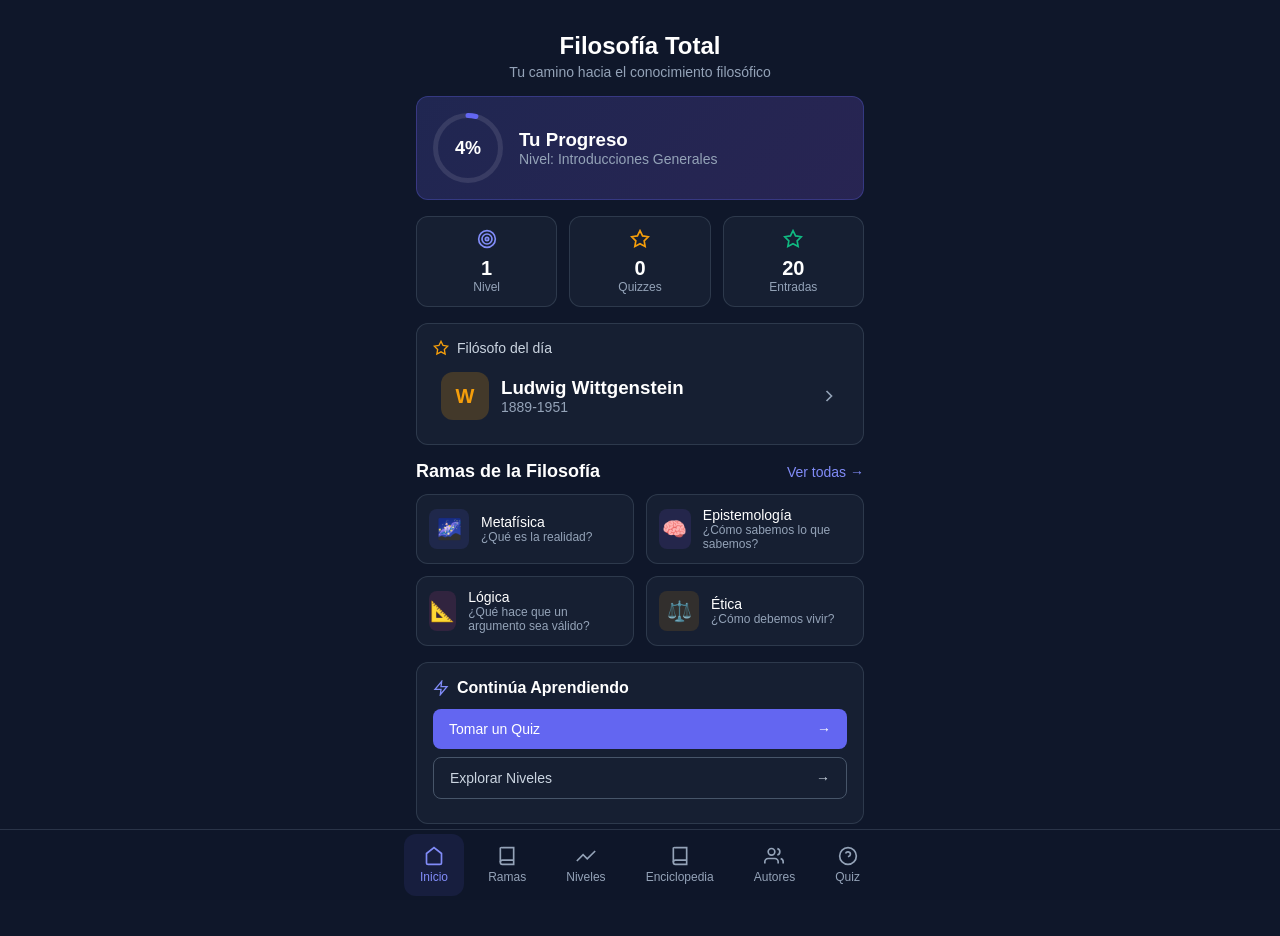
==== commit 475fad87: "Restore: versión HTML pura funcional c063b7a" ====
--- a/index.html
+++ b/index.html
@@ -13,7 +13,7 @@
   <link rel="manifest" href="manifest.json">
   <link rel="icon" href="icons/icon-192x192.png">
   <style>
-    * { margin: 0; padding:0; box-sizing:border-box; }
+    * { margin: 0; padding: 0; box-sizing: border-box; }
     body {
       font-family: -apple-system, BlinkMacSystemFont, 'Segoe UI', Roboto, sans-serif;
       background: #0f172a;
@@ -48,7 +48,11 @@
       justify-content: center;
     }
     .progress-circle svg { transform: rotate(-90deg); }
-    .progress-circle span { position: absolute; font-size: 1.125rem; font-weight: bold; }
+    .progress-circle span {
+      position: absolute;
+      font-size: 1.125rem;
+      font-weight: bold;
+    }
     
     .stats-grid {
       display: grid;
@@ -98,7 +102,6 @@
       transition: background 0.2s;
     }
     .branch-card:hover { background: rgba(30, 41, 59, 0.7); }
-    .branch-card:active { transform: scale(0.98); }
     .branch-icon {
       width: 40px;
       height: 40px;
@@ -123,10 +126,17 @@
       align-items: center;
       margin-bottom: 8px;
     }
-    .btn-primary { background: #6366f1; border: none; color: white; }
+    .btn-primary {
+      background: #6366f1;
+      border: none;
+      color: white;
+    }
     .btn-primary:hover { background: #4f46e5; }
-    .btn-primary:active { transform: scale(0.98); }
-    .btn-secondary { background: transparent; border: 1px solid #475569; color: #cbd5e1; }
+    .btn-secondary {
+      background: transparent;
+      border: 1px solid #475569;
+      color: #cbd5e1;
+    }
     .btn-secondary:hover { background: rgba(30, 41, 59, 0.5); }
     
     .bottom-nav {
@@ -159,8 +169,10 @@
       transition: all 0.2s;
     }
     .nav-item:hover { color: #e2e8f0; }
-    .nav-item:active { transform: scale(0.95); }
-    .nav-item.active { color: #818cf8; background: rgba(99, 102, 241, 0.1); }
+    .nav-item.active {
+      color: #818cf8;
+      background: rgba(99, 102, 241, 0.1);
+    }
     .nav-item svg { width: 20px; height: 20px; }
     .nav-item span { font-size: 0.75rem; margin-top: 4px; }
     
@@ -176,7 +188,6 @@
       cursor: pointer;
     }
     .philosopher-card:hover { background: rgba(30, 41, 59, 0.5); }
-    .philosopher-card:active { transform: scale(0.98); }
     .avatar {
       width: 48px;
       height: 48px;
@@ -201,10 +212,8 @@
       border: 1px solid rgba(71, 85, 105, 0.5);
       margin-bottom: 12px;
       cursor: pointer;
-      transition: all 0.2s;
     }
     .entry-card:hover { background: rgba(30, 41, 59, 0.7); }
-    .entry-card:active { transform: scale(0.98); }
     .level-badge {
       width: 40px;
       height: 40px;
@@ -226,11 +235,7 @@
       display: flex;
       align-items: center;
       gap: 12px;
-      cursor: pointer;
-      transition: all 0.2s;
-    }
-    .level-card:hover { opacity: 0.8; }
-    .level-card:active { transform: scale(0.98); }
+    }
     .level-card.active {
       background: rgba(99, 102, 241, 0.2);
       border: 1px solid rgba(99, 102, 241, 0.5);
@@ -248,8 +253,14 @@
       justify-content: center;
       font-weight: bold;
     }
-    .level-card.active .level-number { background: #6366f1; color: white; }
-    .level-card:not(.active) .level-number { background: #334155; color: #94a3b8; }
+    .level-card.active .level-number {
+      background: #6366f1;
+      color: white;
+    }
+    .level-card:not(.active) .level-number {
+      background: #334155;
+      color: #94a3b8;
+    }
     .level-info { flex: 1; }
     .level-info h3 { font-weight: 500; }
     .level-info p { font-size: 0.75rem; color: #94a3b8; }
@@ -261,7 +272,10 @@
       border-radius: 4px;
     }
 
-    .search-box { position: relative; margin-bottom: 16px; }
+    .search-box {
+      position: relative;
+      margin-bottom: 16px;
+    }
     .search-box input {
       width: 100%;
       padding: 8px 16px 8px 40px;
@@ -282,83 +296,6 @@
       width: 16px;
       height: 16px;
     }
-
-    .full-branch-card {
-      padding: 16px;
-      border-radius: 12px;
-      background: rgba(30, 41, 59, 0.5);
-      border: 1px solid rgba(71, 85, 105, 0.5);
-      margin-bottom: 12px;
-      cursor: pointer;
-      transition: all 0.2s;
-    }
-    .full-branch-card:hover { background: rgba(30, 41, 59, 0.7); }
-    .full-branch-card:active { transform: scale(0.98); }
-    
-    .author-card {
-      padding: 12px;
-      border-radius: 12px;
-      background: rgba(30, 41, 59, 0.5);
-      border: 1px solid rgba(71, 85, 105, 0.5);
-      margin-bottom: 12px;
-      cursor: pointer;
-      transition: all 0.2s;
-    }
-    .author-card:hover { background: rgba(30, 41, 59, 0.7); }
-    .author-card:active { transform: scale(0.98); }
-
-    /* Modal */
-    .modal-overlay {
-      position: fixed;
-      top: 0;
-      left: 0;
-      right: 0;
-      bottom: 0;
-      background: rgba(0,0,0,0.7);
-      z-index: 2000;
-      display: none;
-      align-items: center;
-      justify-content: center;
-      padding: 20px;
-    }
-    .modal-overlay.active { display: flex; }
-    .modal {
-      background: #1e293b;
-      border-radius: 16px;
-      max-width: 400px;
-      width: 100%;
-      max-height: 80vh;
-      overflow-y: auto;
-      border: 1px solid rgba(71, 85, 105, 0.5);
-    }
-    .modal-header {
-      padding: 16px;
-      border-bottom: 1px solid rgba(71, 85, 105, 0.5);
-      display: flex;
-      justify-content: space-between;
-      align-items: center;
-    }
-    .modal-header h2 { font-size: 1.125rem; }
-    .modal-close {
-      background: none;
-      border: none;
-      color: #94a3b8;
-      cursor: pointer;
-      padding: 4px;
-    }
-    .modal-close:hover { color: white; }
-    .modal-body { padding: 16px; }
-    .modal-body p { color: #94a3b8; font-size: 0.875rem; margin-bottom: 12px; }
-    .modal-body h4 { font-size: 0.875rem; margin-bottom: 8px; color: #cbd5e1; }
-    .tag {
-      display: inline-block;
-      padding: 4px 8px;
-      background: rgba(99, 102, 241, 0.2);
-      color: #a5b4fc;
-      border-radius: 4px;
-      font-size: 0.75rem;
-      margin: 2px;
-    }
   </style>
 </head>
 <body>
@@ -366,8 +303,8 @@
   <div id="page-home" class="page active">
     <div class="container">
       <div class="header">
-        <h1>Filosofia Total</h1>
-        <p>Tu camino hacia el conocimiento filosofico</p>
+        <h1>Filosofía Total</h1>
+        <p>Tu camino hacia el conocimiento filosófico</p>
       </div>
 
       <div class="card progress-card">
@@ -388,17 +325,23 @@
 
       <div class="stats-grid">
         <div class="stat-card">
-          <svg viewBox="0 0 24 24" fill="none" stroke="#818cf8" stroke-width="2"><circle cx="12" cy="12" r="10"/><circle cx="12" cy="12" r="6"/><circle cx="12" cy="12" r="2"/></svg>
+          <svg viewBox="0 0 24 24" fill="none" stroke="#818cf8" stroke-width="2">
+            <circle cx="12" cy="12" r="10"/><circle cx="12" cy="12" r="6"/><circle cx="12" cy="12" r="2"/>
+          </svg>
           <div class="value">1</div>
           <div class="label">Nivel</div>
         </div>
         <div class="stat-card">
-          <svg viewBox="0 0 24 24" fill="none" stroke="#f59e0b" stroke-width="2"><path d="M12 2l3.09 6.26L22 9.27l-5 4.87 1.18 6.88L12 17.77l-6.18 3.25L7 14.14 2 9.27l6.91-1.01L12 2z"/></svg>
+          <svg viewBox="0 0 24 24" fill="none" stroke="#f59e0b" stroke-width="2">
+            <path d="M12 2l3.09 6.26L22 9.27l-5 4.87 1.18 6.88L12 17.77l-6.18 3.25L7 14.14 2 9.27l6.91-1.01L12 2z"/>
+          </svg>
           <div class="value">0</div>
           <div class="label">Quizzes</div>
         </div>
         <div class="stat-card">
-          <svg viewBox="0 0 24 24" fill="none" stroke="#10b981" stroke-width="2"><path d="M12 2l3.09 6.26L22 9.27l-5 4.87 1.18 6.88L12 17.77l-6.18 3.25L7 14.14 2 9.27l6.91-1.01L12 2z"/></svg>
+          <svg viewBox="0 0 24 24" fill="none" stroke="#10b981" stroke-width="2">
+            <path d="M12 2l3.09 6.26L22 9.27l-5 4.87 1.18 6.88L12 17.77l-6.18 3.25L7 14.14 2 9.27l6.91-1.01L12 2z"/>
+          </svg>
           <div class="value">20</div>
           <div class="label">Entradas</div>
         </div>
@@ -406,37 +349,43 @@
 
       <div class="card">
         <div style="display: flex; align-items: center; gap: 8px; margin-bottom: 8px;">
-          <svg width="16" height="16" viewBox="0 0 24 24" fill="none" stroke="#f59e0b" stroke-width="2"><path d="M12 2l3.09 6.26L22 9.27l-5 4.87 1.18 6.88L12 17.77l-6.18 3.25L7 14.14 2 9.27l6.91-1.01L12 2z"/></svg>
-          <span style="font-size: 0.875rem; color: #cbd5e1;">Filosofo del dia</span>
-        </div>
-        <div class="philosopher-card" onclick="openAuthorModal(4)">
+          <svg width="16" height="16" viewBox="0 0 24 24" fill="none" stroke="#f59e0b" stroke-width="2">
+            <path d="M12 2l3.09 6.26L22 9.27l-5 4.87 1.18 6.88L12 17.77l-6.18 3.25L7 14.14 2 9.27l6.91-1.01L12 2z"/>
+          </svg>
+          <span style="font-size: 0.875rem; color: #cbd5e1;">Filósofo del día</span>
+        </div>
+        <div class="philosopher-card" onclick="showPage('authors')">
           <div class="avatar" style="background: rgba(245, 158, 11, 0.2); color: #f59e0b;">W</div>
           <div class="philosopher-info">
             <h3>Ludwig Wittgenstein</h3>
             <p>1889-1951</p>
           </div>
-          <svg width="20" height="20" viewBox="0 0 24 24" fill="none" stroke="#94a3b8" stroke-width="2"><path d="M9 18l6-6-6-6"/></svg>
+          <svg width="20" height="20" viewBox="0 0 24 24" fill="none" stroke="#94a3b8" stroke-width="2">
+            <path d="M9 18l6-6-6-6"/>
+          </svg>
         </div>
       </div>
 
       <div class="section-title">
-        <span>Ramas de la Filosofia</span>
-        <button onclick="showPage('branches')">Ver todas</button>
+        <span>Ramas de la Filosofía</span>
+        <button onclick="showPage('branches')">Ver todas →</button>
       </div>
       <div class="branches-grid" id="branches-preview"></div>
 
       <div class="card" style="margin-top: 16px;">
         <div style="display: flex; align-items: center; gap: 8px; margin-bottom: 12px;">
-          <svg width="16" height="16" viewBox="0 0 24 24" fill="none" stroke="#818cf8" stroke-width="2"><path d="M13 2L3 14h9l-1 8 10-12h-9l1-8z"/></svg>
-          <span style="font-weight: 600;">Continua Aprendiendo</span>
+          <svg width="16" height="16" viewBox="0 0 24 24" fill="none" stroke="#818cf8" stroke-width="2">
+            <path d="M13 2L3 14h9l-1 8 10-12h-9l1-8z"/>
+          </svg>
+          <span style="font-weight: 600;">Continúa Aprendiendo</span>
         </div>
         <button class="btn btn-primary" onclick="showPage('quiz')">
           <span>Tomar un Quiz</span>
-          <span>-></span>
+          <span>→</span>
         </button>
         <button class="btn btn-secondary" onclick="showPage('levels')">
           <span>Explorar Niveles</span>
-          <span>-></span>
+          <span>→</span>
         </button>
       </div>
     </div>
@@ -446,10 +395,10 @@
   <div id="page-branches" class="page">
     <div class="container">
       <div class="header">
-        <h1>Ramas de la Filosofia</h1>
-        <p>Explora las areas del pensamiento filosofico</p>
-      </div>
-      <div id="branches-full"></div>
+        <h1>Ramas de la Filosofía</h1>
+        <p>Explora las áreas del pensamiento filosófico</p>
+      </div>
+      <div class="branches-grid" id="branches-full" style="grid-template-columns: 1fr;"></div>
     </div>
   </div>
 
@@ -458,7 +407,7 @@
     <div class="container">
       <div class="header">
         <h1>10 Niveles de Conocimiento</h1>
-        <p>Progresion estructurada del aprendizaje</p>
+        <p>Progresión estructurada del aprendizaje</p>
       </div>
       <div id="levels-list"></div>
     </div>
@@ -469,10 +418,12 @@
     <div class="container">
       <div class="header">
         <h1>Enciclopedia Stanford</h1>
-        <p>20 entradas de filosofia</p>
+        <p>20 entradas de filosofía</p>
       </div>
       <div class="search-box">
-        <svg viewBox="0 0 24 24" fill="none" stroke="currentColor" stroke-width="2"><circle cx="11" cy="11" r="8"/><path d="M21 21l-4.35-4.35"/></svg>
+        <svg viewBox="0 0 24 24" fill="none" stroke="currentColor" stroke-width="2">
+          <circle cx="11" cy="11" r="8"/><path d="M21 21l-4.35-4.35"/>
+        </svg>
         <input type="text" placeholder="Buscar entradas..." id="search-input" oninput="filterEntries()">
       </div>
       <div id="entries-list"></div>
@@ -483,8 +434,8 @@
   <div id="page-authors" class="page">
     <div class="container">
       <div class="header">
-        <h1>Filosofos Destacados</h1>
-        <p>10 filosofos en la base de datos</p>
+        <h1>Filósofos Destacados</h1>
+        <p>10 filósofos en la base de datos</p>
       </div>
       <div id="authors-list"></div>
     </div>
@@ -494,16 +445,18 @@
   <div id="page-quiz" class="page">
     <div class="container">
       <div class="header">
-        <h1>Quiz Filosofico</h1>
+        <h1>Quiz Filosófico</h1>
         <p>Pon a prueba tus conocimientos</p>
       </div>
       <div class="card" style="text-align: center; padding: 32px;">
         <div class="avatar" style="background: rgba(99, 102, 241, 0.2); color: #818cf8; width: 80px; height: 80px; margin: 0 auto 16px; font-size: 2rem;">
-          <svg width="40" height="40" viewBox="0 0 24 24" fill="none" stroke="currentColor" stroke-width="2"><path d="M12 2l3.09 6.26L22 9.27l-5 4.87 1.18 6.88L12 17.77l-6.18 3.25L7 14.14 2 9.27l6.91-1.01L12 2z"/></svg>
+          <svg width="40" height="40" viewBox="0 0 24 24" fill="none" stroke="currentColor" stroke-width="2">
+            <path d="M12 2l3.09 6.26L22 9.27l-5 4.87 1.18 6.88L12 17.77l-6.18 3.25L7 14.14 2 9.27l6.91-1.01L12 2z"/>
+          </svg>
         </div>
         <h3 style="font-size: 1.125rem; margin-bottom: 8px;">Comienza tu primer Quiz</h3>
         <p style="color: #94a3b8; font-size: 0.875rem; margin-bottom: 16px;">Responde preguntas y gana puntos</p>
-        <button class="btn btn-primary" style="justify-content: center;" onclick="startQuiz()">
+        <button class="btn btn-primary" style="justify-content: center;">
           <span>Iniciar Quiz</span>
         </button>
       </div>
@@ -514,22 +467,9 @@
         </div>
         <div class="stat-card">
           <div class="value">0%</div>
-          <div class="label">Puntuacion media</div>
-        </div>
-      </div>
-    </div>
-  </div>
-
-  <!-- Modal -->
-  <div class="modal-overlay" id="modal-overlay" onclick="closeModal(event)">
-    <div class="modal" onclick="event.stopPropagation()">
-      <div class="modal-header">
-        <h2 id="modal-title">Titulo</h2>
-        <button class="modal-close" onclick="closeModal()">
-          <svg width="20" height="20" viewBox="0 0 24 24" fill="none" stroke="currentColor" stroke-width="2"><path d="M18 6L6 18M6 6l12 12"/></svg>
-        </button>
-      </div>
-      <div class="modal-body" id="modal-body"></div>
+          <div class="label">Puntuación media</div>
+        </div>
+      </div>
     </div>
   </div>
 
@@ -537,27 +477,39 @@
   <nav class="bottom-nav">
     <div class="nav-container">
       <button class="nav-item active" data-page="home" onclick="showPage('home')">
-        <svg viewBox="0 0 24 24" fill="none" stroke="currentColor" stroke-width="2"><path d="M3 9l9-7 9 7v11a2 2 0 0 1-2 2H5a2 2 0 0 1-2-2z"/></svg>
+        <svg viewBox="0 0 24 24" fill="none" stroke="currentColor" stroke-width="2">
+          <path d="M3 9l9-7 9 7v11a2 2 0 0 1-2 2H5a2 2 0 0 1-2-2z"/>
+        </svg>
         <span>Inicio</span>
       </button>
       <button class="nav-item" data-page="branches" onclick="showPage('branches')">
-        <svg viewBox="0 0 24 24" fill="none" stroke="currentColor" stroke-width="2"><path d="M4 19.5A2.5 2.5 0 0 1 6.5 17H20"/><path d="M6.5 2H20v20H6.5A2.5 2.5 0 0 1 4 19.5v-17A2.5 2.5 0 0 1 6.5 2z"/></svg>
+        <svg viewBox="0 0 24 24" fill="none" stroke="currentColor" stroke-width="2">
+          <path d="M4 19.5A2.5 2.5 0 0 1 6.5 17H20"/><path d="M6.5 2H20v20H6.5A2.5 2.5 0 0 1 4 19.5v-17A2.5 2.5 0 0 1 6.5 2z"/>
+        </svg>
         <span>Ramas</span>
       </button>
       <button class="nav-item" data-page="levels" onclick="showPage('levels')">
-        <svg viewBox="0 0 24 24" fill="none" stroke="currentColor" stroke-width="2"><path d="M23 6l-9.5 9.5-5-5L1 18"/></svg>
+        <svg viewBox="0 0 24 24" fill="none" stroke="currentColor" stroke-width="2">
+          <path d="M23 6l-9.5 9.5-5-5L1 18"/>
+        </svg>
         <span>Niveles</span>
       </button>
       <button class="nav-item" data-page="encyclopedia" onclick="showPage('encyclopedia')">
-        <svg viewBox="0 0 24 24" fill="none" stroke="currentColor" stroke-width="2"><path d="M4 19.5A2.5 2.5 0 0 1 6.5 17H20"/><path d="M6.5 2H20v20H6.5A2.5 2.5 0 0 1 4 19.5v-17A2.5 2.5 0 0 1 6.5 2z"/></svg>
+        <svg viewBox="0 0 24 24" fill="none" stroke="currentColor" stroke-width="2">
+          <path d="M4 19.5A2.5 2.5 0 0 1 6.5 17H20"/><path d="M6.5 2H20v20H6.5A2.5 2.5 0 0 1 4 19.5v-17A2.5 2.5 0 0 1 6.5 2z"/>
+        </svg>
         <span>Enciclopedia</span>
       </button>
       <button class="nav-item" data-page="authors" onclick="showPage('authors')">
-        <svg viewBox="0 0 24 24" fill="none" stroke="currentColor" stroke-width="2"><path d="M17 21v-2a4 4 0 0 0-4-4H5a4 4 0 0 0-4 4v2"/><circle cx="9" cy="7" r="4"/><path d="M23 21v-2a4 4 0 0 0-3-3.87"/><path d="M16 3.13a4 4 0 0 1 0 7.75"/></svg>
+        <svg viewBox="0 0 24 24" fill="none" stroke="currentColor" stroke-width="2">
+          <path d="M17 21v-2a4 4 0 0 0-4-4H5a4 4 0 0 0-4 4v2"/><circle cx="9" cy="7" r="4"/><path d="M23 21v-2a4 4 0 0 0-3-3.87"/><path d="M16 3.13a4 4 0 0 1 0 7.75"/>
+        </svg>
         <span>Autores</span>
       </button>
       <button class="nav-item" data-page="quiz" onclick="showPage('quiz')">
-        <svg viewBox="0 0 24 24" fill="none" stroke="currentColor" stroke-width="2"><circle cx="12" cy="12" r="10"/><path d="M9.09 9a3 3 0 0 1 5.83 1c0 2-3 3-3 3"/><circle cx="12" cy="17" r="1" fill="currentColor"/></svg>
+        <svg viewBox="0 0 24 24" fill="none" stroke="currentColor" stroke-width="2">
+          <circle cx="12" cy="12" r="10"/><path d="M9.09 9a3 3 0 0 1 5.83 1c0 2-3 3-3 3"/><point cx="12" cy="17" r="1"/>
+        </svg>
         <span>Quiz</span>
       </button>
     </div>
@@ -566,218 +518,162 @@
   <script>
     // Data
     const branches = [
-      { id: 'metaphysics', name: 'Metafisica', icon: '🌌', color: '#6366f1', question: 'Que es la realidad?', desc: 'Estudio de la naturaleza fundamental de la realidad, incluyendo la existencia, objetos, propiedades, espacio y tiempo.' },
-      { id: 'epistemology', name: 'Epistemologia', icon: '🧠', color: '#8b5cf6', question: 'Como sabemos lo que sabemos?', desc: 'Estudio del conocimiento, su naturaleza, origen, limites y validacion. Examina como adquirimos y justificamos creencias.' },
-      { id: 'logic', name: 'Logica', icon: '📐', color: '#ec4899', question: 'Que hace valido un argumento?', desc: 'Estudio de los principios del razonamiento valido. Examina la estructura de argumentos y la inferencia correcta.' },
-      { id: 'ethics', name: 'Etica', icon: '⚖️', color: '#f59e0b', question: 'Como debemos vivir?', desc: 'Estudio de los principios morales que guian la conducta humana. Examina el bien, el mal, la virtud y la justicia.' },
-      { id: 'aesthetics', name: 'Estetica', icon: '🎨', color: '#10b981', question: 'Que es la belleza?', desc: 'Estudio de la belleza, el arte y el gusto. Examina la naturaleza de la experiencia estetica y el valor artistico.' },
-      { id: 'political', name: 'Politica', icon: '🏛️', color: '#ef4444', question: 'Como organizarnos como sociedad?', desc: 'Estudio del gobierno, la justicia social y los derechos. Examina la legitimidad del poder y la organizacion social.' }
+      { id: 'metaphysics', name: 'Metafísica', icon: '🌌', color: '#6366f1', question: '¿Qué es la realidad?' },
+      { id: 'epistemology', name: 'Epistemología', icon: '🧠', color: '#8b5cf6', question: '¿Cómo sabemos lo que sabemos?' },
+      { id: 'logic', name: 'Lógica', icon: '📐', color: '#ec4899', question: '¿Qué hace que un argumento sea válido?' },
+      { id: 'ethics', name: 'Ética', icon: '⚖️', color: '#f59e0b', question: '¿Cómo debemos vivir?' },
+      { id: 'aesthetics', name: 'Estética', icon: '🎨', color: '#10b981', question: '¿Qué es la belleza?' },
+      { id: 'political', name: 'Política', icon: '🏛️', color: '#ef4444', question: '¿Cómo organizarnos?' }
     ];
 
     const levels = [
-      { id: 1, name: 'Introducciones Generales', desc: 'Conceptos basicos y panoramicas general de la filosofia' },
-      { id: 2, name: 'Pensadores Fundacionales', desc: 'Los primeros filosofos de Grecia antigua' },
-      { id: 3, name: 'Filosofia Medieval', desc: 'La sintesis entre fe y razon' },
-      { id: 4, name: 'Racionalismo y Empirismo', desc: 'El debate sobre el origen del conocimiento' },
-      { id: 5, name: 'Kant y el Idealismo', desc: 'La revolucion copernicana en filosofia' },
-      { id: 6, name: 'Filosofia del siglo XIX', desc: 'Marx, Nietzsche y nuevos paradigmas' },
-      { id: 7, name: 'Filosofia Analitica', desc: 'El giro linguistico y la logica moderna' },
-      { id: 8, name: 'Fenomenologia', desc: 'La experiencia humana y el sentido de la existencia' },
-      { id: 9, name: 'Filosofia Contemporanea', desc: 'Debates actuales y nuevas perspectivas' },
-      { id: 10, name: 'Maestria Filosofica', desc: 'Sintesis interdisciplinaria y problemas abiertos' }
+      { id: 1, name: 'Introducciones Generales', desc: 'Conceptos básicos y panorámica general' },
+      { id: 2, name: 'Pensadores Fundacionales', desc: 'Los primeros filósofos de Grecia' },
+      { id: 3, name: 'Filosofía Medieval', desc: 'La síntesis entre fe y razón' },
+      { id: 4, name: 'Racionalismo y Empirismo', desc: 'El debate sobre el conocimiento' },
+      { id: 5, name: 'Kant y el Idealismo', desc: 'La revolución copernicana' },
+      { id: 6, name: 'Filosofía del siglo XIX', desc: 'Marx, Nietzsche y nuevos paradigmas' },
+      { id: 7, name: 'Filosofía Analítica', desc: 'El giro lingüístico' },
+      { id: 8, name: 'Fenomenología', desc: 'La experiencia humana' },
+      { id: 9, name: 'Filosofía Contemporánea', desc: 'Debates actuales' },
+      { id: 10, name: 'Maestría Filosófica', desc: 'Síntesis y aplicación' }
     ];
 
     const authors = [
-      { id: 1, name: 'Platon', years: '-428 a -348', era: 'Antiguedad', initial: 'P', bio: 'Filosofo griego fundador de la Academia. Teoria de las Ideas, dialogos socraticos.', works: ['La Republica', 'Fedon', 'El Banquete'] },
-      { id: 2, name: 'Aristoteles', years: '-384 a -322', era: 'Antiguedad', initial: 'A', bio: 'Filosofo griego, padre de la logica formal. Sistematizador del conocimiento.', works: ['Metafisica', 'Etica a Nicomaco', 'Organon'] },
-      { id: 3, name: 'Immanuel Kant', years: '1724-1804', era: 'Modernidad', initial: 'K', bio: 'Filosofo aleman que sintetizo racionalismo y empirismo. Idealismo trascendental.', works: ['Critica de la razon pura', 'Critica de la razon pratica'] },
-      { id: 4, name: 'Friedrich Nietzsche', years: '1844-1900', era: 'Siglo XIX', initial: 'N', bio: 'Critico de la moral tradicional y la religion. Voluntad de poder, superhombre.', works: ['Asi hablo Zaratustra', 'Mas alla del bien y del mal'] },
-      { id: 5, name: 'Ludwig Wittgenstein', years: '1889-1951', era: 'Contemporanea', initial: 'W', bio: 'Revoluciono la filosofia del lenguaje. Dos etapas: Tractatus e Investigaciones.', works: ['Tractatus Logico-Philosophicus', 'Investigaciones filosoficas'] },
-      { id: 6, name: 'G.W.F. Hegel', years: '1770-1831', era: 'Modernidad', initial: 'H', bio: 'Idealismo aleman. Dialectica, espiritu absoluto, historia como progreso.', works: ['Fenomenologia del espiritu', 'Ciencia de la logica'] },
-      { id: 7, name: 'Jean-Paul Sartre', years: '1905-1980', era: 'Contemporanea', initial: 'S', bio: 'Existencialismo ateo. La existencia precede a la esencia.', works: ['El ser y la nada', 'El existencialismo es un humanismo'] },
-      { id: 8, name: 'Rene Descartes', years: '1596-1650', era: 'Modernidad', initial: 'D', bio: 'Padre de la filosofia moderna. Duda metodica, cogito ergo sum.', works: ['Discurso del metodo', 'Meditaciones metafisicas'] },
-      { id: 9, name: 'Tomas de Aquino', years: '1225-1274', era: 'Medieval', initial: 'T', bio: 'Maximo representante de la escolastica. Sintesis fe-razon, cinco vias.', works: ['Suma Teologica', 'Suma contra los gentiles'] },
-      { id: 10, name: 'David Hume', years: '1711-1776', era: 'Modernidad', initial: 'H', bio: 'Empirismo britanico. Escepticismo, problema de la induccion.', works: ['Tratado de la naturaleza humana', 'Investigacion sobre el entendimiento'] }
+      { id: 'plato', name: 'Platón', years: '-428 a -348', era: 'Antigüedad', initial: 'P' },
+      { id: 'aristotle', name: 'Aristóteles', years: '-384 a -322', era: 'Antigüedad', initial: 'A' },
+      { id: 'kant', name: 'Immanuel Kant', years: '1724-1804', era: 'Modernidad', initial: 'K' },
+      { id: 'nietzsche', name: 'Friedrich Nietzsche', years: '1844-1900', era: 'Siglo XIX', initial: 'N' },
+      { id: 'wittgenstein', name: 'Ludwig Wittgenstein', years: '1889-1951', era: 'Contemporánea', initial: 'W' },
+      { id: 'hegel', name: 'G.W.F. Hegel', years: '1770-1831', era: 'Modernidad', initial: 'H' },
+      { id: 'sartre', name: 'Jean-Paul Sartre', years: '1905-1980', era: 'Contemporánea', initial: 'S' },
+      { id: 'descartes', name: 'René Descartes', years: '1596-1650', era: 'Modernidad', initial: 'D' },
+      { id: 'aquinas', name: 'Tomás de Aquino', years: '1225-1274', era: 'Medieval', initial: 'T' },
+      { id: 'hume', name: 'David Hume', years: '1711-1776', era: 'Modernidad', initial: 'H' }
     ];
 
     const entries = [
-      { id: 1, title: 'Pedro Abelardo', branch: 'Etica', level: 5, summary: 'Filosofo medieval frances. Nominalismo, etica de la intencion, metodo dialectico.' },
-      { id: 2, title: 'Aborto', branch: 'Etica', level: 3, summary: 'Debate sobre el estatus moral del feto y los derechos de la mujer.' },
-      { id: 3, title: 'Objetos abstractos', branch: 'Metafisica', level: 6, summary: 'Entidades sin existencia espacio-temporal: numeros, proposiciones, propiedades.' },
-      { id: 4, title: 'Abduccion', branch: 'Epistemologia', level: 5, summary: 'Inferencia a la mejor explicacion. Razonamiento hipotetico.' },
-      { id: 5, title: 'Escepticismo academico', branch: 'Epistemologia', level: 5, summary: 'Escuela de la Academia que cuestiono la posibilidad del conocimiento.' },
-      { id: 6, title: 'Accidente', branch: 'Metafisica', level: 6, summary: 'Propiedad no esencial de una sustancia segun Aristoteles.' },
-      { id: 7, title: 'Teoria de la accion', branch: 'Mente', level: 5, summary: 'Estudio de la naturaleza de la accion humana intencional.' },
-      { id: 8, title: 'Actualismo', branch: 'Metafisica', level: 8, summary: 'Todo lo que existe es actual. Contra el posibilismo de Lewis.' },
-      { id: 9, title: 'Adam Smith', branch: 'Etica', level: 4, summary: 'Filosofo moral y economista. Mano invisible, simpatia moral.' },
-      { id: 10, title: 'Estetica', branch: 'Estetica', level: 3, summary: 'Estudio de la belleza, el arte y la experiencia estetica.' },
-      { id: 11, title: 'Filosofia africana', branch: 'Comparada', level: 5, summary: 'Diversas tradiciones de pensamiento del continente africano.' },
-      { id: 12, title: 'Agencia', branch: 'Mente', level: 5, summary: 'Capacidad de actuar intencionalmente y ser responsable.' },
-      { id: 13, title: 'Akrasia', branch: 'Etica', level: 4, summary: 'Debilidad de la voluntad. Actuar contra el propio juicio.' },
-      { id: 14, title: 'Alberto Magno', branch: 'Metafisica', level: 5, summary: 'Introdujo a Aristoteles en la filosofia medieval.' },
-      { id: 15, title: 'Al-Ghazali', branch: 'Epistemologia', level: 5, summary: 'Teologo persa. Escepticismo islamico, misticismo sufí.' },
-      { id: 16, title: 'Sesgo algoritmico', branch: 'Etica', level: 4, summary: 'Discriminacion sistematica producida por sistemas de IA.' },
-      { id: 17, title: 'Analogia', branch: 'Logica', level: 6, summary: 'Razonamiento que infiere similitudes entre cosas diferentes.' },
-      { id: 18, title: 'Anarquismo', branch: 'Politica', level: 4, summary: 'Filosofia politica que cuestiona la legitimidad del Estado.' },
-      { id: 19, title: 'Escepticismo antiguo', branch: 'Epistemologia', level: 5, summary: 'Pirronismo. Suspension del juicio como camino a la ataraxia.' },
-      { id: 20, title: 'Consciencia animal', branch: 'Mente', level: 4, summary: 'Debate sobre si los animales tienen experiencias subjetivas.' }
+      { id: 1, title: 'Pedro Abelardo', branch: 'Ética', level: 5 },
+      { id: 2, title: 'Aborto', branch: 'Ética', level: 3 },
+      { id: 3, title: 'Objetos abstractos', branch: 'Metafísica', level: 6 },
+      { id: 4, title: 'Abducción', branch: 'Epistemología', level: 5 },
+      { id: 5, title: 'Escepticismo académico', branch: 'Epistemología', level: 5 },
+      { id: 6, title: 'Accidente', branch: 'Metafísica', level: 6 },
+      { id: 7, title: 'Teoría de la acción', branch: 'Mente', level: 5 },
+      { id: 8, title: 'Actualismo', branch: 'Metafísica', level: 8 },
+      { id: 9, title: 'Adam Smith', branch: 'Ética', level: 4 },
+      { id: 10, title: 'Estética', branch: 'Estética', level: 3 },
+      { id: 11, title: 'Filosofía africana', branch: 'Comparada', level: 5 },
+      { id: 12, title: 'Agencia', branch: 'Mente', level: 5 },
+      { id: 13, title: 'Akrasia', branch: 'Ética', level: 4 },
+      { id: 14, title: 'Alberto Magno', branch: 'Metafísica', level: 5 },
+      { id: 15, title: 'Al-Ghazali', branch: 'Epistemología', level: 5 },
+      { id: 16, title: 'Sesgo algorítmico', branch: 'Ética', level: 4 },
+      { id: 17, title: 'Analogía', branch: 'Lógica', level: 6 },
+      { id: 18, title: 'Anarquismo', branch: 'Política', level: 4 },
+      { id: 19, title: 'Escepticismo antiguo', branch: 'Epistemología', level: 5 },
+      { id: 20, title: 'Consciencia animal', branch: 'Mente', level: 4 }
     ];
 
     // Navigation
     function showPage(pageId) {
-      document.querySelectorAll('.page').forEach(function(p) { p.classList.remove('active'); });
-      document.querySelectorAll('.nav-item').forEach(function(n) { n.classList.remove('active'); });
+      document.querySelectorAll('.page').forEach(p => p.classList.remove('active'));
+      document.querySelectorAll('.nav-item').forEach(n => n.classList.remove('active'));
       document.getElementById('page-' + pageId).classList.add('active');
       document.querySelector('.nav-item[data-page="' + pageId + '"]').classList.add('active');
-      window.scrollTo(0, 0);
-    }
-
-    // Modal
-    function openModal(title, content) {
-      document.getElementById('modal-title').textContent = title;
-      document.getElementById('modal-body').innerHTML = content;
-      document.getElementById('modal-overlay').classList.add('active');
-    }
-
-    function closeModal(e) {
-      if (!e || e.target === document.getElementById('modal-overlay')) {
-        document.getElementById('modal-overlay').classList.remove('active');
-      }
-    }
-
-    function openEntryModal(id) {
-      var e = entries.find(function(x) { return x.id === id; });
-      var levelColor = e.level <= 3 ? '#10b981' : e.level <= 6 ? '#818cf8' : '#f59e0b';
-      var content = '<p>' + e.summary + '</p>';
-      content += '<h4>Rama</h4><span class="tag">' + e.branch + '</span>';
-      content += '<h4 style="margin-top:12px;">Nivel de dificultad</h4>';
-      content += '<div style="display:flex;align-items:center;gap:8px;">';
-      content += '<div style="width:40px;height:40px;border-radius:8px;background:' + levelColor + '20;color:' + levelColor + ';display:flex;align-items:center;justify-content:center;font-weight:bold;">' + e.level + '</div>';
-      content += '<span style="color:#94a3b8;">de 10</span></div>';
-      openModal(e.title, content);
-    }
-
-    function openAuthorModal(id) {
-      var a = authors.find(function(x) { return x.id === id; });
-      var content = '<p>' + a.bio + '</p>';
-      content += '<h4>Periodo</h4><span class="tag">' + a.years + '</span> <span class="tag">' + a.era + '</span>';
-      content += '<h4 style="margin-top:12px;">Obras principales</h4>';
-      a.works.forEach(function(w) { content += '<span class="tag">' + w + '</span> '; });
-      openModal(a.name, content);
-    }
-
-    function openBranchModal(id) {
-      var b = branches.find(function(x) { return x.id === id; });
-      var content = '<p>' + b.desc + '</p>';
-      content += '<h4>Pregunta central</h4><p style="color:#e2e8f0;">' + b.question + '</p>';
-      openModal(b.name, content);
-    }
-
-    function openLevelModal(id) {
-      var l = levels.find(function(x) { return x.id === id; });
-      var content = '<p>' + l.desc + '</p>';
-      content += '<h4>Puntuacion requerida</h4>';
-      content += '<p style="color:#94a3b8;">' + (id * 60) + ' puntos para desbloquear</p>';
-      openModal(l.name, content);
-    }
-
-    function startQuiz() {
-      openModal('Quiz en desarrollo', '<p>El sistema de quizzes estara disponible proximamente. Mientras tanto, explora las entradas de la enciclopedia para aprender mas sobre filosofia.</p>');
     }
 
     // Render branches preview
     function renderBranchesPreview() {
-      var container = document.getElementById('branches-preview');
-      var html = '';
-      for (var i = 0; i < 4; i++) {
-        var b = branches[i];
-        html += '<div class="branch-card" onclick="openBranchModal(\'' + b.id + '\')">';
-        html += '<div class="branch-icon" style="background: ' + b.color + '20;">' + b.icon + '</div>';
-        html += '<div class="branch-info"><h3>' + b.name + '</h3><p>' + b.question + '</p></div></div>';
-      }
-      container.innerHTML = html;
+      const container = document.getElementById('branches-preview');
+      container.innerHTML = branches.slice(0, 4).map(b => `
+        <div class="branch-card" onclick="showPage('branches')">
+          <div class="branch-icon" style="background: ${b.color}20;">${b.icon}</div>
+          <div class="branch-info">
+            <h3>${b.name}</h3>
+            <p>${b.question}</p>
+          </div>
+        </div>
+      `).join('');
     }
 
     // Render all branches
     function renderBranchesFull() {
-      var container = document.getElementById('branches-full');
-      var html = '';
-      for (var i = 0; i < branches.length; i++) {
-        var b = branches[i];
-        html += '<div class="full-branch-card" onclick="openBranchModal(\'' + b.id + '\')">';
-        html += '<div style="display:flex;align-items:center;gap:12px;">';
-        html += '<div class="branch-icon" style="background: ' + b.color + '20; width: 48px; height: 48px; font-size: 1.5rem;">' + b.icon + '</div>';
-        html += '<div><h3 style="font-weight:600;">' + b.name + '</h3>';
-        html += '<p style="color:#94a3b8;font-size:0.875rem;">' + b.question + '</p></div></div></div>';
-      }
-      container.innerHTML = html;
+      const container = document.getElementById('branches-full');
+      container.innerHTML = branches.map(b => `
+        <div class="branch-card">
+          <div class="branch-icon" style="background: ${b.color}20; width: 48px; height: 48px; font-size: 1.5rem;">${b.icon}</div>
+          <div class="branch-info">
+            <h3 style="font-weight: 600;">${b.name}</h3>
+            <p>${b.question}</p>
+          </div>
+        </div>
+      `).join('');
     }
 
     // Render levels
     function renderLevels() {
-      var container = document.getElementById('levels-list');
-      var html = '';
-      for (var i = 0; i < levels.length; i++) {
-        var l = levels[i];
-        var active = i === 0;
-        html += '<div class="level-card' + (active ? ' active' : '') + '" onclick="openLevelModal(' + l.id + ')">';
-        html += '<div class="level-number">' + l.id + '</div>';
-        html += '<div class="level-info"><h3>' + l.name + '</h3><p>' + l.desc + '</p></div>';
-        if (active) { html += '<span class="active-badge">Activo</span>'; }
-        html += '</div>';
-      }
-      container.innerHTML = html;
+      const container = document.getElementById('levels-list');
+      container.innerHTML = levels.map((l, i) => `
+        <div class="level-card ${i === 0 ? 'active' : ''}">
+          <div class="level-number">${l.id}</div>
+          <div class="level-info">
+            <h3>${l.name}</h3>
+            <p>${l.desc}</p>
+          </div>
+          ${i === 0 ? '<span class="active-badge">Activo</span>' : ''}
+        </div>
+      `).join('');
     }
 
     // Render entries
-    function renderEntries(filter) {
-      var container = document.getElementById('entries-list');
-      var filtered = entries;
-      if (filter) {
-        filtered = entries.filter(function(e) {
-          return e.title.toLowerCase().indexOf(filter.toLowerCase()) !== -1 || 
-                 e.branch.toLowerCase().indexOf(filter.toLowerCase()) !== -1;
-        });
-      }
-      var html = '';
-      for (var i = 0; i < filtered.length; i++) {
-        var e = filtered[i];
-        var levelColor = e.level <= 3 ? '#10b981' : e.level <= 6 ? '#818cf8' : '#f59e0b';
-        html += '<div class="entry-card" onclick="openEntryModal(' + e.id + ')">';
-        html += '<div class="level-badge" style="background: ' + levelColor + '20; color: ' + levelColor + ';">' + e.level + '</div>';
-        html += '<div class="entry-info"><h3>' + e.title + '</h3><p>' + e.branch + '</p></div></div>';
-      }
-      container.innerHTML = html;
+    function renderEntries(filter = '') {
+      const container = document.getElementById('entries-list');
+      const filtered = filter 
+        ? entries.filter(e => e.title.toLowerCase().includes(filter.toLowerCase()) || e.branch.toLowerCase().includes(filter.toLowerCase()))
+        : entries;
+      
+      container.innerHTML = filtered.map(e => {
+        const levelColor = e.level <= 3 ? '#10b981' : e.level <= 6 ? '#818cf8' : '#f59e0b';
+        return `
+          <div class="entry-card">
+            <div class="level-badge" style="background: ${levelColor}20; color: ${levelColor};">${e.level}</div>
+            <div class="entry-info">
+              <h3>${e.title}</h3>
+              <p>${e.branch}</p>
+            </div>
+          </div>
+        `;
+      }).join('');
     }
 
     // Filter entries
     function filterEntries() {
-      var query = document.getElementById('search-input').value;
+      const query = document.getElementById('search-input').value;
       renderEntries(query);
     }
 
     // Render authors
     function renderAuthors() {
-      var container = document.getElementById('authors-list');
-      var html = '';
-      for (var i = 0; i < authors.length; i++) {
-        var a = authors[i];
-        html += '<div class="author-card" onclick="openAuthorModal(' + a.id + ')">';
-        html += '<div style="display:flex;align-items:center;gap:12px;">';
-        html += '<div class="avatar" style="background: rgba(99, 102, 241, 0.2); color: #818cf8;">' + a.initial + '</div>';
-        html += '<div style="flex:1;"><h3 style="font-weight:600;">' + a.name + '</h3>';
-        html += '<p style="font-size:0.875rem;color:#94a3b8;">' + a.years + ' | ' + a.era + '</p></div>';
-        html += '<svg width="20" height="20" viewBox="0 0 24 24" fill="none" stroke="#94a3b8" stroke-width="2"><path d="M9 18l6-6-6-6"/></svg>';
-        html += '</div></div>';
-      }
-      container.innerHTML = html;
+      const container = document.getElementById('authors-list');
+      container.innerHTML = authors.map(a => `
+        <div class="card" style="margin-bottom: 12px; padding: 12px;">
+          <div style="display: flex; align-items: center; gap: 12px;">
+            <div class="avatar" style="background: rgba(99, 102, 241, 0.2); color: #818cf8;">${a.initial}</div>
+            <div style="flex: 1;">
+              <h3 style="font-weight: 600;">${a.name}</h3>
+              <p style="font-size: 0.875rem; color: #94a3b8;">${a.years} | ${a.era}</p>
+            </div>
+          </div>
+        </div>
+      `).join('');
     }
 
     // Initialize
     renderBranchesPreview();
     renderBranchesFull();
     renderLevels();
-    renderEntries('');
+    renderEntries();
     renderAuthors();
   </script>
 </body>
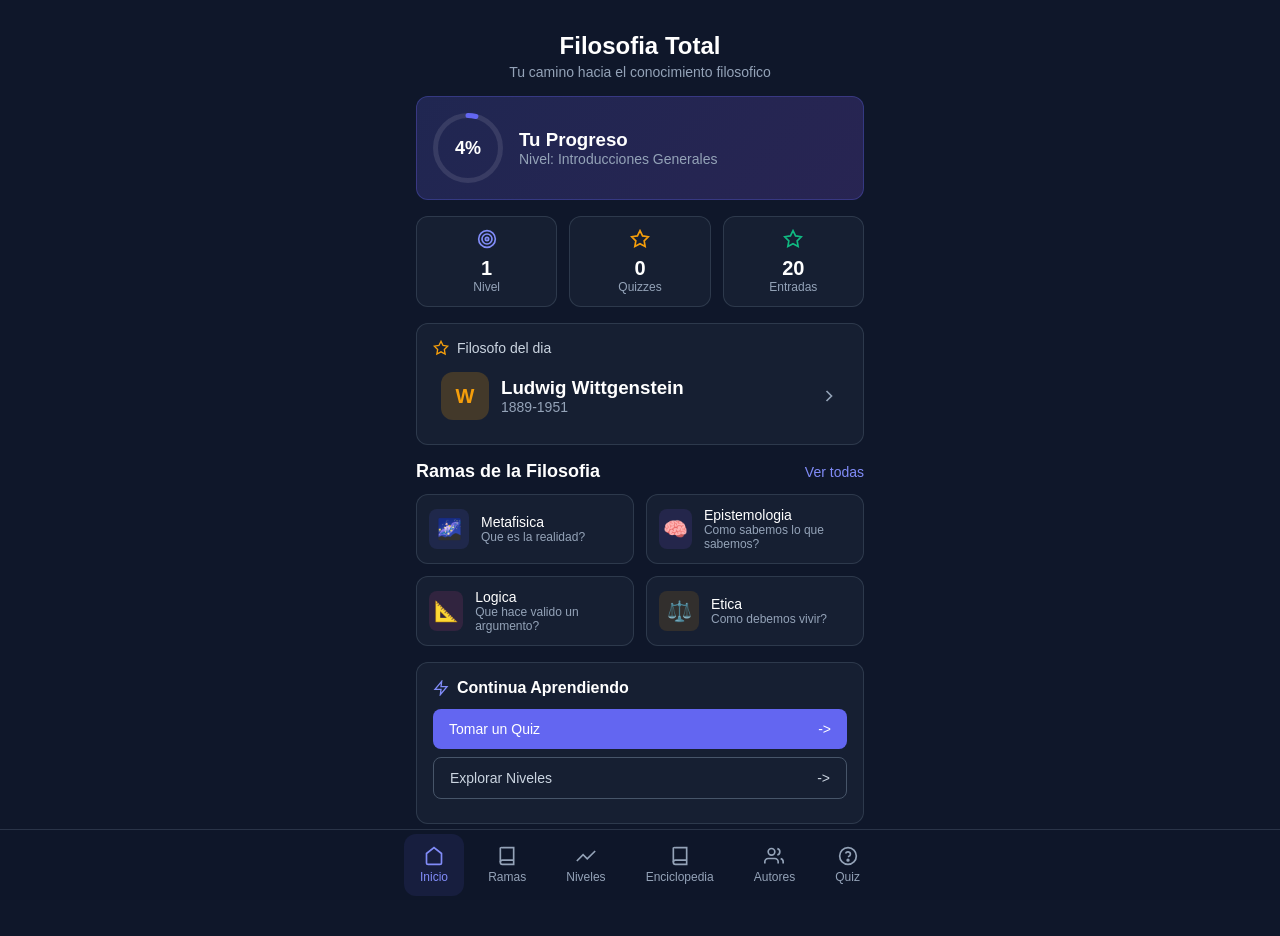
==== commit ee25f1fd: "Fix: restaurar versión completa con navegación y modales funcionales" ====
--- a/index.html
+++ b/index.html
@@ -13,7 +13,7 @@
   <link rel="manifest" href="manifest.json">
   <link rel="icon" href="icons/icon-192x192.png">
   <style>
-    * { margin: 0; padding: 0; box-sizing: border-box; }
+    * { margin: 0; padding:0; box-sizing:border-box; }
     body {
       font-family: -apple-system, BlinkMacSystemFont, 'Segoe UI', Roboto, sans-serif;
       background: #0f172a;
@@ -48,11 +48,7 @@
       justify-content: center;
     }
     .progress-circle svg { transform: rotate(-90deg); }
-    .progress-circle span {
-      position: absolute;
-      font-size: 1.125rem;
-      font-weight: bold;
-    }
+    .progress-circle span { position: absolute; font-size: 1.125rem; font-weight: bold; }
     
     .stats-grid {
       display: grid;
@@ -102,6 +98,7 @@
       transition: background 0.2s;
     }
     .branch-card:hover { background: rgba(30, 41, 59, 0.7); }
+    .branch-card:active { transform: scale(0.98); }
     .branch-icon {
       width: 40px;
       height: 40px;
@@ -126,17 +123,10 @@
       align-items: center;
       margin-bottom: 8px;
     }
-    .btn-primary {
-      background: #6366f1;
-      border: none;
-      color: white;
-    }
+    .btn-primary { background: #6366f1; border: none; color: white; }
     .btn-primary:hover { background: #4f46e5; }
-    .btn-secondary {
-      background: transparent;
-      border: 1px solid #475569;
-      color: #cbd5e1;
-    }
+    .btn-primary:active { transform: scale(0.98); }
+    .btn-secondary { background: transparent; border: 1px solid #475569; color: #cbd5e1; }
     .btn-secondary:hover { background: rgba(30, 41, 59, 0.5); }
     
     .bottom-nav {
@@ -169,10 +159,8 @@
       transition: all 0.2s;
     }
     .nav-item:hover { color: #e2e8f0; }
-    .nav-item.active {
-      color: #818cf8;
-      background: rgba(99, 102, 241, 0.1);
-    }
+    .nav-item:active { transform: scale(0.95); }
+    .nav-item.active { color: #818cf8; background: rgba(99, 102, 241, 0.1); }
     .nav-item svg { width: 20px; height: 20px; }
     .nav-item span { font-size: 0.75rem; margin-top: 4px; }
     
@@ -188,6 +176,7 @@
       cursor: pointer;
     }
     .philosopher-card:hover { background: rgba(30, 41, 59, 0.5); }
+    .philosopher-card:active { transform: scale(0.98); }
     .avatar {
       width: 48px;
       height: 48px;
@@ -212,8 +201,10 @@
       border: 1px solid rgba(71, 85, 105, 0.5);
       margin-bottom: 12px;
       cursor: pointer;
+      transition: all 0.2s;
     }
     .entry-card:hover { background: rgba(30, 41, 59, 0.7); }
+    .entry-card:active { transform: scale(0.98); }
     .level-badge {
       width: 40px;
       height: 40px;
@@ -235,7 +226,11 @@
       display: flex;
       align-items: center;
       gap: 12px;
-    }
+      cursor: pointer;
+      transition: all 0.2s;
+    }
+    .level-card:hover { opacity: 0.8; }
+    .level-card:active { transform: scale(0.98); }
     .level-card.active {
       background: rgba(99, 102, 241, 0.2);
       border: 1px solid rgba(99, 102, 241, 0.5);
@@ -253,14 +248,8 @@
       justify-content: center;
       font-weight: bold;
     }
-    .level-card.active .level-number {
-      background: #6366f1;
-      color: white;
-    }
-    .level-card:not(.active) .level-number {
-      background: #334155;
-      color: #94a3b8;
-    }
+    .level-card.active .level-number { background: #6366f1; color: white; }
+    .level-card:not(.active) .level-number { background: #334155; color: #94a3b8; }
     .level-info { flex: 1; }
     .level-info h3 { font-weight: 500; }
     .level-info p { font-size: 0.75rem; color: #94a3b8; }
@@ -272,10 +261,7 @@
       border-radius: 4px;
     }
 
-    .search-box {
-      position: relative;
-      margin-bottom: 16px;
-    }
+    .search-box { position: relative; margin-bottom: 16px; }
     .search-box input {
       width: 100%;
       padding: 8px 16px 8px 40px;
@@ -296,6 +282,83 @@
       width: 16px;
       height: 16px;
     }
+
+    .full-branch-card {
+      padding: 16px;
+      border-radius: 12px;
+      background: rgba(30, 41, 59, 0.5);
+      border: 1px solid rgba(71, 85, 105, 0.5);
+      margin-bottom: 12px;
+      cursor: pointer;
+      transition: all 0.2s;
+    }
+    .full-branch-card:hover { background: rgba(30, 41, 59, 0.7); }
+    .full-branch-card:active { transform: scale(0.98); }
+    
+    .author-card {
+      padding: 12px;
+      border-radius: 12px;
+      background: rgba(30, 41, 59, 0.5);
+      border: 1px solid rgba(71, 85, 105, 0.5);
+      margin-bottom: 12px;
+      cursor: pointer;
+      transition: all 0.2s;
+    }
+    .author-card:hover { background: rgba(30, 41, 59, 0.7); }
+    .author-card:active { transform: scale(0.98); }
+
+    /* Modal */
+    .modal-overlay {
+      position: fixed;
+      top: 0;
+      left: 0;
+      right: 0;
+      bottom: 0;
+      background: rgba(0,0,0,0.7);
+      z-index: 2000;
+      display: none;
+      align-items: center;
+      justify-content: center;
+      padding: 20px;
+    }
+    .modal-overlay.active { display: flex; }
+    .modal {
+      background: #1e293b;
+      border-radius: 16px;
+      max-width: 400px;
+      width: 100%;
+      max-height: 80vh;
+      overflow-y: auto;
+      border: 1px solid rgba(71, 85, 105, 0.5);
+    }
+    .modal-header {
+      padding: 16px;
+      border-bottom: 1px solid rgba(71, 85, 105, 0.5);
+      display: flex;
+      justify-content: space-between;
+      align-items: center;
+    }
+    .modal-header h2 { font-size: 1.125rem; }
+    .modal-close {
+      background: none;
+      border: none;
+      color: #94a3b8;
+      cursor: pointer;
+      padding: 4px;
+    }
+    .modal-close:hover { color: white; }
+    .modal-body { padding: 16px; }
+    .modal-body p { color: #94a3b8; font-size: 0.875rem; margin-bottom: 12px; }
+    .modal-body h4 { font-size: 0.875rem; margin-bottom: 8px; color: #cbd5e1; }
+    .tag {
+      display: inline-block;
+      padding: 4px 8px;
+      background: rgba(99, 102, 241, 0.2);
+      color: #a5b4fc;
+      border-radius: 4px;
+      font-size: 0.75rem;
+      margin: 2px;
+    }
   </style>
 </head>
 <body>
@@ -303,8 +366,8 @@
   <div id="page-home" class="page active">
     <div class="container">
       <div class="header">
-        <h1>Filosofía Total</h1>
-        <p>Tu camino hacia el conocimiento filosófico</p>
+        <h1>Filosofia Total</h1>
+        <p>Tu camino hacia el conocimiento filosofico</p>
       </div>
 
       <div class="card progress-card">
@@ -325,23 +388,17 @@
 
       <div class="stats-grid">
         <div class="stat-card">
-          <svg viewBox="0 0 24 24" fill="none" stroke="#818cf8" stroke-width="2">
-            <circle cx="12" cy="12" r="10"/><circle cx="12" cy="12" r="6"/><circle cx="12" cy="12" r="2"/>
-          </svg>
+          <svg viewBox="0 0 24 24" fill="none" stroke="#818cf8" stroke-width="2"><circle cx="12" cy="12" r="10"/><circle cx="12" cy="12" r="6"/><circle cx="12" cy="12" r="2"/></svg>
           <div class="value">1</div>
           <div class="label">Nivel</div>
         </div>
         <div class="stat-card">
-          <svg viewBox="0 0 24 24" fill="none" stroke="#f59e0b" stroke-width="2">
-            <path d="M12 2l3.09 6.26L22 9.27l-5 4.87 1.18 6.88L12 17.77l-6.18 3.25L7 14.14 2 9.27l6.91-1.01L12 2z"/>
-          </svg>
+          <svg viewBox="0 0 24 24" fill="none" stroke="#f59e0b" stroke-width="2"><path d="M12 2l3.09 6.26L22 9.27l-5 4.87 1.18 6.88L12 17.77l-6.18 3.25L7 14.14 2 9.27l6.91-1.01L12 2z"/></svg>
           <div class="value">0</div>
           <div class="label">Quizzes</div>
         </div>
         <div class="stat-card">
-          <svg viewBox="0 0 24 24" fill="none" stroke="#10b981" stroke-width="2">
-            <path d="M12 2l3.09 6.26L22 9.27l-5 4.87 1.18 6.88L12 17.77l-6.18 3.25L7 14.14 2 9.27l6.91-1.01L12 2z"/>
-          </svg>
+          <svg viewBox="0 0 24 24" fill="none" stroke="#10b981" stroke-width="2"><path d="M12 2l3.09 6.26L22 9.27l-5 4.87 1.18 6.88L12 17.77l-6.18 3.25L7 14.14 2 9.27l6.91-1.01L12 2z"/></svg>
           <div class="value">20</div>
           <div class="label">Entradas</div>
         </div>
@@ -349,43 +406,37 @@
 
       <div class="card">
         <div style="display: flex; align-items: center; gap: 8px; margin-bottom: 8px;">
-          <svg width="16" height="16" viewBox="0 0 24 24" fill="none" stroke="#f59e0b" stroke-width="2">
-            <path d="M12 2l3.09 6.26L22 9.27l-5 4.87 1.18 6.88L12 17.77l-6.18 3.25L7 14.14 2 9.27l6.91-1.01L12 2z"/>
-          </svg>
-          <span style="font-size: 0.875rem; color: #cbd5e1;">Filósofo del día</span>
-        </div>
-        <div class="philosopher-card" onclick="showPage('authors')">
+          <svg width="16" height="16" viewBox="0 0 24 24" fill="none" stroke="#f59e0b" stroke-width="2"><path d="M12 2l3.09 6.26L22 9.27l-5 4.87 1.18 6.88L12 17.77l-6.18 3.25L7 14.14 2 9.27l6.91-1.01L12 2z"/></svg>
+          <span style="font-size: 0.875rem; color: #cbd5e1;">Filosofo del dia</span>
+        </div>
+        <div class="philosopher-card" onclick="openAuthorModal(4)">
           <div class="avatar" style="background: rgba(245, 158, 11, 0.2); color: #f59e0b;">W</div>
           <div class="philosopher-info">
             <h3>Ludwig Wittgenstein</h3>
             <p>1889-1951</p>
           </div>
-          <svg width="20" height="20" viewBox="0 0 24 24" fill="none" stroke="#94a3b8" stroke-width="2">
-            <path d="M9 18l6-6-6-6"/>
-          </svg>
+          <svg width="20" height="20" viewBox="0 0 24 24" fill="none" stroke="#94a3b8" stroke-width="2"><path d="M9 18l6-6-6-6"/></svg>
         </div>
       </div>
 
       <div class="section-title">
-        <span>Ramas de la Filosofía</span>
-        <button onclick="showPage('branches')">Ver todas →</button>
+        <span>Ramas de la Filosofia</span>
+        <button onclick="showPage('branches')">Ver todas</button>
       </div>
       <div class="branches-grid" id="branches-preview"></div>
 
       <div class="card" style="margin-top: 16px;">
         <div style="display: flex; align-items: center; gap: 8px; margin-bottom: 12px;">
-          <svg width="16" height="16" viewBox="0 0 24 24" fill="none" stroke="#818cf8" stroke-width="2">
-            <path d="M13 2L3 14h9l-1 8 10-12h-9l1-8z"/>
-          </svg>
-          <span style="font-weight: 600;">Continúa Aprendiendo</span>
+          <svg width="16" height="16" viewBox="0 0 24 24" fill="none" stroke="#818cf8" stroke-width="2"><path d="M13 2L3 14h9l-1 8 10-12h-9l1-8z"/></svg>
+          <span style="font-weight: 600;">Continua Aprendiendo</span>
         </div>
         <button class="btn btn-primary" onclick="showPage('quiz')">
           <span>Tomar un Quiz</span>
-          <span>→</span>
+          <span>-></span>
         </button>
         <button class="btn btn-secondary" onclick="showPage('levels')">
           <span>Explorar Niveles</span>
-          <span>→</span>
+          <span>-></span>
         </button>
       </div>
     </div>
@@ -395,10 +446,10 @@
   <div id="page-branches" class="page">
     <div class="container">
       <div class="header">
-        <h1>Ramas de la Filosofía</h1>
-        <p>Explora las áreas del pensamiento filosófico</p>
-      </div>
-      <div class="branches-grid" id="branches-full" style="grid-template-columns: 1fr;"></div>
+        <h1>Ramas de la Filosofia</h1>
+        <p>Explora las areas del pensamiento filosofico</p>
+      </div>
+      <div id="branches-full"></div>
     </div>
   </div>
 
@@ -407,7 +458,7 @@
     <div class="container">
       <div class="header">
         <h1>10 Niveles de Conocimiento</h1>
-        <p>Progresión estructurada del aprendizaje</p>
+        <p>Progresion estructurada del aprendizaje</p>
       </div>
       <div id="levels-list"></div>
     </div>
@@ -418,12 +469,10 @@
     <div class="container">
       <div class="header">
         <h1>Enciclopedia Stanford</h1>
-        <p>20 entradas de filosofía</p>
+        <p>20 entradas de filosofia</p>
       </div>
       <div class="search-box">
-        <svg viewBox="0 0 24 24" fill="none" stroke="currentColor" stroke-width="2">
-          <circle cx="11" cy="11" r="8"/><path d="M21 21l-4.35-4.35"/>
-        </svg>
+        <svg viewBox="0 0 24 24" fill="none" stroke="currentColor" stroke-width="2"><circle cx="11" cy="11" r="8"/><path d="M21 21l-4.35-4.35"/></svg>
         <input type="text" placeholder="Buscar entradas..." id="search-input" oninput="filterEntries()">
       </div>
       <div id="entries-list"></div>
@@ -434,8 +483,8 @@
   <div id="page-authors" class="page">
     <div class="container">
       <div class="header">
-        <h1>Filósofos Destacados</h1>
-        <p>10 filósofos en la base de datos</p>
+        <h1>Filosofos Destacados</h1>
+        <p>10 filosofos en la base de datos</p>
       </div>
       <div id="authors-list"></div>
     </div>
@@ -445,18 +494,16 @@
   <div id="page-quiz" class="page">
     <div class="container">
       <div class="header">
-        <h1>Quiz Filosófico</h1>
+        <h1>Quiz Filosofico</h1>
         <p>Pon a prueba tus conocimientos</p>
       </div>
       <div class="card" style="text-align: center; padding: 32px;">
         <div class="avatar" style="background: rgba(99, 102, 241, 0.2); color: #818cf8; width: 80px; height: 80px; margin: 0 auto 16px; font-size: 2rem;">
-          <svg width="40" height="40" viewBox="0 0 24 24" fill="none" stroke="currentColor" stroke-width="2">
-            <path d="M12 2l3.09 6.26L22 9.27l-5 4.87 1.18 6.88L12 17.77l-6.18 3.25L7 14.14 2 9.27l6.91-1.01L12 2z"/>
-          </svg>
+          <svg width="40" height="40" viewBox="0 0 24 24" fill="none" stroke="currentColor" stroke-width="2"><path d="M12 2l3.09 6.26L22 9.27l-5 4.87 1.18 6.88L12 17.77l-6.18 3.25L7 14.14 2 9.27l6.91-1.01L12 2z"/></svg>
         </div>
         <h3 style="font-size: 1.125rem; margin-bottom: 8px;">Comienza tu primer Quiz</h3>
         <p style="color: #94a3b8; font-size: 0.875rem; margin-bottom: 16px;">Responde preguntas y gana puntos</p>
-        <button class="btn btn-primary" style="justify-content: center;">
+        <button class="btn btn-primary" style="justify-content: center;" onclick="startQuiz()">
           <span>Iniciar Quiz</span>
         </button>
       </div>
@@ -467,9 +514,22 @@
         </div>
         <div class="stat-card">
           <div class="value">0%</div>
-          <div class="label">Puntuación media</div>
-        </div>
-      </div>
+          <div class="label">Puntuacion media</div>
+        </div>
+      </div>
+    </div>
+  </div>
+
+  <!-- Modal -->
+  <div class="modal-overlay" id="modal-overlay" onclick="closeModal(event)">
+    <div class="modal" onclick="event.stopPropagation()">
+      <div class="modal-header">
+        <h2 id="modal-title">Titulo</h2>
+        <button class="modal-close" onclick="closeModal()">
+          <svg width="20" height="20" viewBox="0 0 24 24" fill="none" stroke="currentColor" stroke-width="2"><path d="M18 6L6 18M6 6l12 12"/></svg>
+        </button>
+      </div>
+      <div class="modal-body" id="modal-body"></div>
     </div>
   </div>
 
@@ -477,39 +537,27 @@
   <nav class="bottom-nav">
     <div class="nav-container">
       <button class="nav-item active" data-page="home" onclick="showPage('home')">
-        <svg viewBox="0 0 24 24" fill="none" stroke="currentColor" stroke-width="2">
-          <path d="M3 9l9-7 9 7v11a2 2 0 0 1-2 2H5a2 2 0 0 1-2-2z"/>
-        </svg>
+        <svg viewBox="0 0 24 24" fill="none" stroke="currentColor" stroke-width="2"><path d="M3 9l9-7 9 7v11a2 2 0 0 1-2 2H5a2 2 0 0 1-2-2z"/></svg>
         <span>Inicio</span>
       </button>
       <button class="nav-item" data-page="branches" onclick="showPage('branches')">
-        <svg viewBox="0 0 24 24" fill="none" stroke="currentColor" stroke-width="2">
-          <path d="M4 19.5A2.5 2.5 0 0 1 6.5 17H20"/><path d="M6.5 2H20v20H6.5A2.5 2.5 0 0 1 4 19.5v-17A2.5 2.5 0 0 1 6.5 2z"/>
-        </svg>
+        <svg viewBox="0 0 24 24" fill="none" stroke="currentColor" stroke-width="2"><path d="M4 19.5A2.5 2.5 0 0 1 6.5 17H20"/><path d="M6.5 2H20v20H6.5A2.5 2.5 0 0 1 4 19.5v-17A2.5 2.5 0 0 1 6.5 2z"/></svg>
         <span>Ramas</span>
       </button>
       <button class="nav-item" data-page="levels" onclick="showPage('levels')">
-        <svg viewBox="0 0 24 24" fill="none" stroke="currentColor" stroke-width="2">
-          <path d="M23 6l-9.5 9.5-5-5L1 18"/>
-        </svg>
+        <svg viewBox="0 0 24 24" fill="none" stroke="currentColor" stroke-width="2"><path d="M23 6l-9.5 9.5-5-5L1 18"/></svg>
         <span>Niveles</span>
       </button>
       <button class="nav-item" data-page="encyclopedia" onclick="showPage('encyclopedia')">
-        <svg viewBox="0 0 24 24" fill="none" stroke="currentColor" stroke-width="2">
-          <path d="M4 19.5A2.5 2.5 0 0 1 6.5 17H20"/><path d="M6.5 2H20v20H6.5A2.5 2.5 0 0 1 4 19.5v-17A2.5 2.5 0 0 1 6.5 2z"/>
-        </svg>
+        <svg viewBox="0 0 24 24" fill="none" stroke="currentColor" stroke-width="2"><path d="M4 19.5A2.5 2.5 0 0 1 6.5 17H20"/><path d="M6.5 2H20v20H6.5A2.5 2.5 0 0 1 4 19.5v-17A2.5 2.5 0 0 1 6.5 2z"/></svg>
         <span>Enciclopedia</span>
       </button>
       <button class="nav-item" data-page="authors" onclick="showPage('authors')">
-        <svg viewBox="0 0 24 24" fill="none" stroke="currentColor" stroke-width="2">
-          <path d="M17 21v-2a4 4 0 0 0-4-4H5a4 4 0 0 0-4 4v2"/><circle cx="9" cy="7" r="4"/><path d="M23 21v-2a4 4 0 0 0-3-3.87"/><path d="M16 3.13a4 4 0 0 1 0 7.75"/>
-        </svg>
+        <svg viewBox="0 0 24 24" fill="none" stroke="currentColor" stroke-width="2"><path d="M17 21v-2a4 4 0 0 0-4-4H5a4 4 0 0 0-4 4v2"/><circle cx="9" cy="7" r="4"/><path d="M23 21v-2a4 4 0 0 0-3-3.87"/><path d="M16 3.13a4 4 0 0 1 0 7.75"/></svg>
         <span>Autores</span>
       </button>
       <button class="nav-item" data-page="quiz" onclick="showPage('quiz')">
-        <svg viewBox="0 0 24 24" fill="none" stroke="currentColor" stroke-width="2">
-          <circle cx="12" cy="12" r="10"/><path d="M9.09 9a3 3 0 0 1 5.83 1c0 2-3 3-3 3"/><point cx="12" cy="17" r="1"/>
-        </svg>
+        <svg viewBox="0 0 24 24" fill="none" stroke="currentColor" stroke-width="2"><circle cx="12" cy="12" r="10"/><path d="M9.09 9a3 3 0 0 1 5.83 1c0 2-3 3-3 3"/><circle cx="12" cy="17" r="1" fill="currentColor"/></svg>
         <span>Quiz</span>
       </button>
     </div>
@@ -518,162 +566,218 @@
   <script>
     // Data
     const branches = [
-      { id: 'metaphysics', name: 'Metafísica', icon: '🌌', color: '#6366f1', question: '¿Qué es la realidad?' },
-      { id: 'epistemology', name: 'Epistemología', icon: '🧠', color: '#8b5cf6', question: '¿Cómo sabemos lo que sabemos?' },
-      { id: 'logic', name: 'Lógica', icon: '📐', color: '#ec4899', question: '¿Qué hace que un argumento sea válido?' },
-      { id: 'ethics', name: 'Ética', icon: '⚖️', color: '#f59e0b', question: '¿Cómo debemos vivir?' },
-      { id: 'aesthetics', name: 'Estética', icon: '🎨', color: '#10b981', question: '¿Qué es la belleza?' },
-      { id: 'political', name: 'Política', icon: '🏛️', color: '#ef4444', question: '¿Cómo organizarnos?' }
+      { id: 'metaphysics', name: 'Metafisica', icon: '🌌', color: '#6366f1', question: 'Que es la realidad?', desc: 'Estudio de la naturaleza fundamental de la realidad, incluyendo la existencia, objetos, propiedades, espacio y tiempo.' },
+      { id: 'epistemology', name: 'Epistemologia', icon: '🧠', color: '#8b5cf6', question: 'Como sabemos lo que sabemos?', desc: 'Estudio del conocimiento, su naturaleza, origen, limites y validacion. Examina como adquirimos y justificamos creencias.' },
+      { id: 'logic', name: 'Logica', icon: '📐', color: '#ec4899', question: 'Que hace valido un argumento?', desc: 'Estudio de los principios del razonamiento valido. Examina la estructura de argumentos y la inferencia correcta.' },
+      { id: 'ethics', name: 'Etica', icon: '⚖️', color: '#f59e0b', question: 'Como debemos vivir?', desc: 'Estudio de los principios morales que guian la conducta humana. Examina el bien, el mal, la virtud y la justicia.' },
+      { id: 'aesthetics', name: 'Estetica', icon: '🎨', color: '#10b981', question: 'Que es la belleza?', desc: 'Estudio de la belleza, el arte y el gusto. Examina la naturaleza de la experiencia estetica y el valor artistico.' },
+      { id: 'political', name: 'Politica', icon: '🏛️', color: '#ef4444', question: 'Como organizarnos como sociedad?', desc: 'Estudio del gobierno, la justicia social y los derechos. Examina la legitimidad del poder y la organizacion social.' }
     ];
 
     const levels = [
-      { id: 1, name: 'Introducciones Generales', desc: 'Conceptos básicos y panorámica general' },
-      { id: 2, name: 'Pensadores Fundacionales', desc: 'Los primeros filósofos de Grecia' },
-      { id: 3, name: 'Filosofía Medieval', desc: 'La síntesis entre fe y razón' },
-      { id: 4, name: 'Racionalismo y Empirismo', desc: 'El debate sobre el conocimiento' },
-      { id: 5, name: 'Kant y el Idealismo', desc: 'La revolución copernicana' },
-      { id: 6, name: 'Filosofía del siglo XIX', desc: 'Marx, Nietzsche y nuevos paradigmas' },
-      { id: 7, name: 'Filosofía Analítica', desc: 'El giro lingüístico' },
-      { id: 8, name: 'Fenomenología', desc: 'La experiencia humana' },
-      { id: 9, name: 'Filosofía Contemporánea', desc: 'Debates actuales' },
-      { id: 10, name: 'Maestría Filosófica', desc: 'Síntesis y aplicación' }
+      { id: 1, name: 'Introducciones Generales', desc: 'Conceptos basicos y panoramicas general de la filosofia' },
+      { id: 2, name: 'Pensadores Fundacionales', desc: 'Los primeros filosofos de Grecia antigua' },
+      { id: 3, name: 'Filosofia Medieval', desc: 'La sintesis entre fe y razon' },
+      { id: 4, name: 'Racionalismo y Empirismo', desc: 'El debate sobre el origen del conocimiento' },
+      { id: 5, name: 'Kant y el Idealismo', desc: 'La revolucion copernicana en filosofia' },
+      { id: 6, name: 'Filosofia del siglo XIX', desc: 'Marx, Nietzsche y nuevos paradigmas' },
+      { id: 7, name: 'Filosofia Analitica', desc: 'El giro linguistico y la logica moderna' },
+      { id: 8, name: 'Fenomenologia', desc: 'La experiencia humana y el sentido de la existencia' },
+      { id: 9, name: 'Filosofia Contemporanea', desc: 'Debates actuales y nuevas perspectivas' },
+      { id: 10, name: 'Maestria Filosofica', desc: 'Sintesis interdisciplinaria y problemas abiertos' }
     ];
 
     const authors = [
-      { id: 'plato', name: 'Platón', years: '-428 a -348', era: 'Antigüedad', initial: 'P' },
-      { id: 'aristotle', name: 'Aristóteles', years: '-384 a -322', era: 'Antigüedad', initial: 'A' },
-      { id: 'kant', name: 'Immanuel Kant', years: '1724-1804', era: 'Modernidad', initial: 'K' },
-      { id: 'nietzsche', name: 'Friedrich Nietzsche', years: '1844-1900', era: 'Siglo XIX', initial: 'N' },
-      { id: 'wittgenstein', name: 'Ludwig Wittgenstein', years: '1889-1951', era: 'Contemporánea', initial: 'W' },
-      { id: 'hegel', name: 'G.W.F. Hegel', years: '1770-1831', era: 'Modernidad', initial: 'H' },
-      { id: 'sartre', name: 'Jean-Paul Sartre', years: '1905-1980', era: 'Contemporánea', initial: 'S' },
-      { id: 'descartes', name: 'René Descartes', years: '1596-1650', era: 'Modernidad', initial: 'D' },
-      { id: 'aquinas', name: 'Tomás de Aquino', years: '1225-1274', era: 'Medieval', initial: 'T' },
-      { id: 'hume', name: 'David Hume', years: '1711-1776', era: 'Modernidad', initial: 'H' }
+      { id: 1, name: 'Platon', years: '-428 a -348', era: 'Antiguedad', initial: 'P', bio: 'Filosofo griego fundador de la Academia. Teoria de las Ideas, dialogos socraticos.', works: ['La Republica', 'Fedon', 'El Banquete'] },
+      { id: 2, name: 'Aristoteles', years: '-384 a -322', era: 'Antiguedad', initial: 'A', bio: 'Filosofo griego, padre de la logica formal. Sistematizador del conocimiento.', works: ['Metafisica', 'Etica a Nicomaco', 'Organon'] },
+      { id: 3, name: 'Immanuel Kant', years: '1724-1804', era: 'Modernidad', initial: 'K', bio: 'Filosofo aleman que sintetizo racionalismo y empirismo. Idealismo trascendental.', works: ['Critica de la razon pura', 'Critica de la razon pratica'] },
+      { id: 4, name: 'Friedrich Nietzsche', years: '1844-1900', era: 'Siglo XIX', initial: 'N', bio: 'Critico de la moral tradicional y la religion. Voluntad de poder, superhombre.', works: ['Asi hablo Zaratustra', 'Mas alla del bien y del mal'] },
+      { id: 5, name: 'Ludwig Wittgenstein', years: '1889-1951', era: 'Contemporanea', initial: 'W', bio: 'Revoluciono la filosofia del lenguaje. Dos etapas: Tractatus e Investigaciones.', works: ['Tractatus Logico-Philosophicus', 'Investigaciones filosoficas'] },
+      { id: 6, name: 'G.W.F. Hegel', years: '1770-1831', era: 'Modernidad', initial: 'H', bio: 'Idealismo aleman. Dialectica, espiritu absoluto, historia como progreso.', works: ['Fenomenologia del espiritu', 'Ciencia de la logica'] },
+      { id: 7, name: 'Jean-Paul Sartre', years: '1905-1980', era: 'Contemporanea', initial: 'S', bio: 'Existencialismo ateo. La existencia precede a la esencia.', works: ['El ser y la nada', 'El existencialismo es un humanismo'] },
+      { id: 8, name: 'Rene Descartes', years: '1596-1650', era: 'Modernidad', initial: 'D', bio: 'Padre de la filosofia moderna. Duda metodica, cogito ergo sum.', works: ['Discurso del metodo', 'Meditaciones metafisicas'] },
+      { id: 9, name: 'Tomas de Aquino', years: '1225-1274', era: 'Medieval', initial: 'T', bio: 'Maximo representante de la escolastica. Sintesis fe-razon, cinco vias.', works: ['Suma Teologica', 'Suma contra los gentiles'] },
+      { id: 10, name: 'David Hume', years: '1711-1776', era: 'Modernidad', initial: 'H', bio: 'Empirismo britanico. Escepticismo, problema de la induccion.', works: ['Tratado de la naturaleza humana', 'Investigacion sobre el entendimiento'] }
     ];
 
     const entries = [
-      { id: 1, title: 'Pedro Abelardo', branch: 'Ética', level: 5 },
-      { id: 2, title: 'Aborto', branch: 'Ética', level: 3 },
-      { id: 3, title: 'Objetos abstractos', branch: 'Metafísica', level: 6 },
-      { id: 4, title: 'Abducción', branch: 'Epistemología', level: 5 },
-      { id: 5, title: 'Escepticismo académico', branch: 'Epistemología', level: 5 },
-      { id: 6, title: 'Accidente', branch: 'Metafísica', level: 6 },
-      { id: 7, title: 'Teoría de la acción', branch: 'Mente', level: 5 },
-      { id: 8, title: 'Actualismo', branch: 'Metafísica', level: 8 },
-      { id: 9, title: 'Adam Smith', branch: 'Ética', level: 4 },
-      { id: 10, title: 'Estética', branch: 'Estética', level: 3 },
-      { id: 11, title: 'Filosofía africana', branch: 'Comparada', level: 5 },
-      { id: 12, title: 'Agencia', branch: 'Mente', level: 5 },
-      { id: 13, title: 'Akrasia', branch: 'Ética', level: 4 },
-      { id: 14, title: 'Alberto Magno', branch: 'Metafísica', level: 5 },
-      { id: 15, title: 'Al-Ghazali', branch: 'Epistemología', level: 5 },
-      { id: 16, title: 'Sesgo algorítmico', branch: 'Ética', level: 4 },
-      { id: 17, title: 'Analogía', branch: 'Lógica', level: 6 },
-      { id: 18, title: 'Anarquismo', branch: 'Política', level: 4 },
-      { id: 19, title: 'Escepticismo antiguo', branch: 'Epistemología', level: 5 },
-      { id: 20, title: 'Consciencia animal', branch: 'Mente', level: 4 }
+      { id: 1, title: 'Pedro Abelardo', branch: 'Etica', level: 5, summary: 'Filosofo medieval frances. Nominalismo, etica de la intencion, metodo dialectico.' },
+      { id: 2, title: 'Aborto', branch: 'Etica', level: 3, summary: 'Debate sobre el estatus moral del feto y los derechos de la mujer.' },
+      { id: 3, title: 'Objetos abstractos', branch: 'Metafisica', level: 6, summary: 'Entidades sin existencia espacio-temporal: numeros, proposiciones, propiedades.' },
+      { id: 4, title: 'Abduccion', branch: 'Epistemologia', level: 5, summary: 'Inferencia a la mejor explicacion. Razonamiento hipotetico.' },
+      { id: 5, title: 'Escepticismo academico', branch: 'Epistemologia', level: 5, summary: 'Escuela de la Academia que cuestiono la posibilidad del conocimiento.' },
+      { id: 6, title: 'Accidente', branch: 'Metafisica', level: 6, summary: 'Propiedad no esencial de una sustancia segun Aristoteles.' },
+      { id: 7, title: 'Teoria de la accion', branch: 'Mente', level: 5, summary: 'Estudio de la naturaleza de la accion humana intencional.' },
+      { id: 8, title: 'Actualismo', branch: 'Metafisica', level: 8, summary: 'Todo lo que existe es actual. Contra el posibilismo de Lewis.' },
+      { id: 9, title: 'Adam Smith', branch: 'Etica', level: 4, summary: 'Filosofo moral y economista. Mano invisible, simpatia moral.' },
+      { id: 10, title: 'Estetica', branch: 'Estetica', level: 3, summary: 'Estudio de la belleza, el arte y la experiencia estetica.' },
+      { id: 11, title: 'Filosofia africana', branch: 'Comparada', level: 5, summary: 'Diversas tradiciones de pensamiento del continente africano.' },
+      { id: 12, title: 'Agencia', branch: 'Mente', level: 5, summary: 'Capacidad de actuar intencionalmente y ser responsable.' },
+      { id: 13, title: 'Akrasia', branch: 'Etica', level: 4, summary: 'Debilidad de la voluntad. Actuar contra el propio juicio.' },
+      { id: 14, title: 'Alberto Magno', branch: 'Metafisica', level: 5, summary: 'Introdujo a Aristoteles en la filosofia medieval.' },
+      { id: 15, title: 'Al-Ghazali', branch: 'Epistemologia', level: 5, summary: 'Teologo persa. Escepticismo islamico, misticismo sufí.' },
+      { id: 16, title: 'Sesgo algoritmico', branch: 'Etica', level: 4, summary: 'Discriminacion sistematica producida por sistemas de IA.' },
+      { id: 17, title: 'Analogia', branch: 'Logica', level: 6, summary: 'Razonamiento que infiere similitudes entre cosas diferentes.' },
+      { id: 18, title: 'Anarquismo', branch: 'Politica', level: 4, summary: 'Filosofia politica que cuestiona la legitimidad del Estado.' },
+      { id: 19, title: 'Escepticismo antiguo', branch: 'Epistemologia', level: 5, summary: 'Pirronismo. Suspension del juicio como camino a la ataraxia.' },
+      { id: 20, title: 'Consciencia animal', branch: 'Mente', level: 4, summary: 'Debate sobre si los animales tienen experiencias subjetivas.' }
     ];
 
     // Navigation
     function showPage(pageId) {
-      document.querySelectorAll('.page').forEach(p => p.classList.remove('active'));
-      document.querySelectorAll('.nav-item').forEach(n => n.classList.remove('active'));
+      document.querySelectorAll('.page').forEach(function(p) { p.classList.remove('active'); });
+      document.querySelectorAll('.nav-item').forEach(function(n) { n.classList.remove('active'); });
       document.getElementById('page-' + pageId).classList.add('active');
       document.querySelector('.nav-item[data-page="' + pageId + '"]').classList.add('active');
+      window.scrollTo(0, 0);
+    }
+
+    // Modal
+    function openModal(title, content) {
+      document.getElementById('modal-title').textContent = title;
+      document.getElementById('modal-body').innerHTML = content;
+      document.getElementById('modal-overlay').classList.add('active');
+    }
+
+    function closeModal(e) {
+      if (!e || e.target === document.getElementById('modal-overlay')) {
+        document.getElementById('modal-overlay').classList.remove('active');
+      }
+    }
+
+    function openEntryModal(id) {
+      var e = entries.find(function(x) { return x.id === id; });
+      var levelColor = e.level <= 3 ? '#10b981' : e.level <= 6 ? '#818cf8' : '#f59e0b';
+      var content = '<p>' + e.summary + '</p>';
+      content += '<h4>Rama</h4><span class="tag">' + e.branch + '</span>';
+      content += '<h4 style="margin-top:12px;">Nivel de dificultad</h4>';
+      content += '<div style="display:flex;align-items:center;gap:8px;">';
+      content += '<div style="width:40px;height:40px;border-radius:8px;background:' + levelColor + '20;color:' + levelColor + ';display:flex;align-items:center;justify-content:center;font-weight:bold;">' + e.level + '</div>';
+      content += '<span style="color:#94a3b8;">de 10</span></div>';
+      openModal(e.title, content);
+    }
+
+    function openAuthorModal(id) {
+      var a = authors.find(function(x) { return x.id === id; });
+      var content = '<p>' + a.bio + '</p>';
+      content += '<h4>Periodo</h4><span class="tag">' + a.years + '</span> <span class="tag">' + a.era + '</span>';
+      content += '<h4 style="margin-top:12px;">Obras principales</h4>';
+      a.works.forEach(function(w) { content += '<span class="tag">' + w + '</span> '; });
+      openModal(a.name, content);
+    }
+
+    function openBranchModal(id) {
+      var b = branches.find(function(x) { return x.id === id; });
+      var content = '<p>' + b.desc + '</p>';
+      content += '<h4>Pregunta central</h4><p style="color:#e2e8f0;">' + b.question + '</p>';
+      openModal(b.name, content);
+    }
+
+    function openLevelModal(id) {
+      var l = levels.find(function(x) { return x.id === id; });
+      var content = '<p>' + l.desc + '</p>';
+      content += '<h4>Puntuacion requerida</h4>';
+      content += '<p style="color:#94a3b8;">' + (id * 60) + ' puntos para desbloquear</p>';
+      openModal(l.name, content);
+    }
+
+    function startQuiz() {
+      openModal('Quiz en desarrollo', '<p>El sistema de quizzes estara disponible proximamente. Mientras tanto, explora las entradas de la enciclopedia para aprender mas sobre filosofia.</p>');
     }
 
     // Render branches preview
     function renderBranchesPreview() {
-      const container = document.getElementById('branches-preview');
-      container.innerHTML = branches.slice(0, 4).map(b => `
-        <div class="branch-card" onclick="showPage('branches')">
-          <div class="branch-icon" style="background: ${b.color}20;">${b.icon}</div>
-          <div class="branch-info">
-            <h3>${b.name}</h3>
-            <p>${b.question}</p>
-          </div>
-        </div>
-      `).join('');
+      var container = document.getElementById('branches-preview');
+      var html = '';
+      for (var i = 0; i < 4; i++) {
+        var b = branches[i];
+        html += '<div class="branch-card" onclick="openBranchModal(\'' + b.id + '\')">';
+        html += '<div class="branch-icon" style="background: ' + b.color + '20;">' + b.icon + '</div>';
+        html += '<div class="branch-info"><h3>' + b.name + '</h3><p>' + b.question + '</p></div></div>';
+      }
+      container.innerHTML = html;
     }
 
     // Render all branches
     function renderBranchesFull() {
-      const container = document.getElementById('branches-full');
-      container.innerHTML = branches.map(b => `
-        <div class="branch-card">
-          <div class="branch-icon" style="background: ${b.color}20; width: 48px; height: 48px; font-size: 1.5rem;">${b.icon}</div>
-          <div class="branch-info">
-            <h3 style="font-weight: 600;">${b.name}</h3>
-            <p>${b.question}</p>
-          </div>
-        </div>
-      `).join('');
+      var container = document.getElementById('branches-full');
+      var html = '';
+      for (var i = 0; i < branches.length; i++) {
+        var b = branches[i];
+        html += '<div class="full-branch-card" onclick="openBranchModal(\'' + b.id + '\')">';
+        html += '<div style="display:flex;align-items:center;gap:12px;">';
+        html += '<div class="branch-icon" style="background: ' + b.color + '20; width: 48px; height: 48px; font-size: 1.5rem;">' + b.icon + '</div>';
+        html += '<div><h3 style="font-weight:600;">' + b.name + '</h3>';
+        html += '<p style="color:#94a3b8;font-size:0.875rem;">' + b.question + '</p></div></div></div>';
+      }
+      container.innerHTML = html;
     }
 
     // Render levels
     function renderLevels() {
-      const container = document.getElementById('levels-list');
-      container.innerHTML = levels.map((l, i) => `
-        <div class="level-card ${i === 0 ? 'active' : ''}">
-          <div class="level-number">${l.id}</div>
-          <div class="level-info">
-            <h3>${l.name}</h3>
-            <p>${l.desc}</p>
-          </div>
-          ${i === 0 ? '<span class="active-badge">Activo</span>' : ''}
-        </div>
-      `).join('');
+      var container = document.getElementById('levels-list');
+      var html = '';
+      for (var i = 0; i < levels.length; i++) {
+        var l = levels[i];
+        var active = i === 0;
+        html += '<div class="level-card' + (active ? ' active' : '') + '" onclick="openLevelModal(' + l.id + ')">';
+        html += '<div class="level-number">' + l.id + '</div>';
+        html += '<div class="level-info"><h3>' + l.name + '</h3><p>' + l.desc + '</p></div>';
+        if (active) { html += '<span class="active-badge">Activo</span>'; }
+        html += '</div>';
+      }
+      container.innerHTML = html;
     }
 
     // Render entries
-    function renderEntries(filter = '') {
-      const container = document.getElementById('entries-list');
-      const filtered = filter 
-        ? entries.filter(e => e.title.toLowerCase().includes(filter.toLowerCase()) || e.branch.toLowerCase().includes(filter.toLowerCase()))
-        : entries;
-      
-      container.innerHTML = filtered.map(e => {
-        const levelColor = e.level <= 3 ? '#10b981' : e.level <= 6 ? '#818cf8' : '#f59e0b';
-        return `
-          <div class="entry-card">
-            <div class="level-badge" style="background: ${levelColor}20; color: ${levelColor};">${e.level}</div>
-            <div class="entry-info">
-              <h3>${e.title}</h3>
-              <p>${e.branch}</p>
-            </div>
-          </div>
-        `;
-      }).join('');
+    function renderEntries(filter) {
+      var container = document.getElementById('entries-list');
+      var filtered = entries;
+      if (filter) {
+        filtered = entries.filter(function(e) {
+          return e.title.toLowerCase().indexOf(filter.toLowerCase()) !== -1 || 
+                 e.branch.toLowerCase().indexOf(filter.toLowerCase()) !== -1;
+        });
+      }
+      var html = '';
+      for (var i = 0; i < filtered.length; i++) {
+        var e = filtered[i];
+        var levelColor = e.level <= 3 ? '#10b981' : e.level <= 6 ? '#818cf8' : '#f59e0b';
+        html += '<div class="entry-card" onclick="openEntryModal(' + e.id + ')">';
+        html += '<div class="level-badge" style="background: ' + levelColor + '20; color: ' + levelColor + ';">' + e.level + '</div>';
+        html += '<div class="entry-info"><h3>' + e.title + '</h3><p>' + e.branch + '</p></div></div>';
+      }
+      container.innerHTML = html;
     }
 
     // Filter entries
     function filterEntries() {
-      const query = document.getElementById('search-input').value;
+      var query = document.getElementById('search-input').value;
       renderEntries(query);
     }
 
     // Render authors
     function renderAuthors() {
-      const container = document.getElementById('authors-list');
-      container.innerHTML = authors.map(a => `
-        <div class="card" style="margin-bottom: 12px; padding: 12px;">
-          <div style="display: flex; align-items: center; gap: 12px;">
-            <div class="avatar" style="background: rgba(99, 102, 241, 0.2); color: #818cf8;">${a.initial}</div>
-            <div style="flex: 1;">
-              <h3 style="font-weight: 600;">${a.name}</h3>
-              <p style="font-size: 0.875rem; color: #94a3b8;">${a.years} | ${a.era}</p>
-            </div>
-          </div>
-        </div>
-      `).join('');
+      var container = document.getElementById('authors-list');
+      var html = '';
+      for (var i = 0; i < authors.length; i++) {
+        var a = authors[i];
+        html += '<div class="author-card" onclick="openAuthorModal(' + a.id + ')">';
+        html += '<div style="display:flex;align-items:center;gap:12px;">';
+        html += '<div class="avatar" style="background: rgba(99, 102, 241, 0.2); color: #818cf8;">' + a.initial + '</div>';
+        html += '<div style="flex:1;"><h3 style="font-weight:600;">' + a.name + '</h3>';
+        html += '<p style="font-size:0.875rem;color:#94a3b8;">' + a.years + ' | ' + a.era + '</p></div>';
+        html += '<svg width="20" height="20" viewBox="0 0 24 24" fill="none" stroke="#94a3b8" stroke-width="2"><path d="M9 18l6-6-6-6"/></svg>';
+        html += '</div></div>';
+      }
+      container.innerHTML = html;
     }
 
     // Initialize
     renderBranchesPreview();
     renderBranchesFull();
     renderLevels();
-    renderEntries();
+    renderEntries('');
     renderAuthors();
   </script>
 </body>
